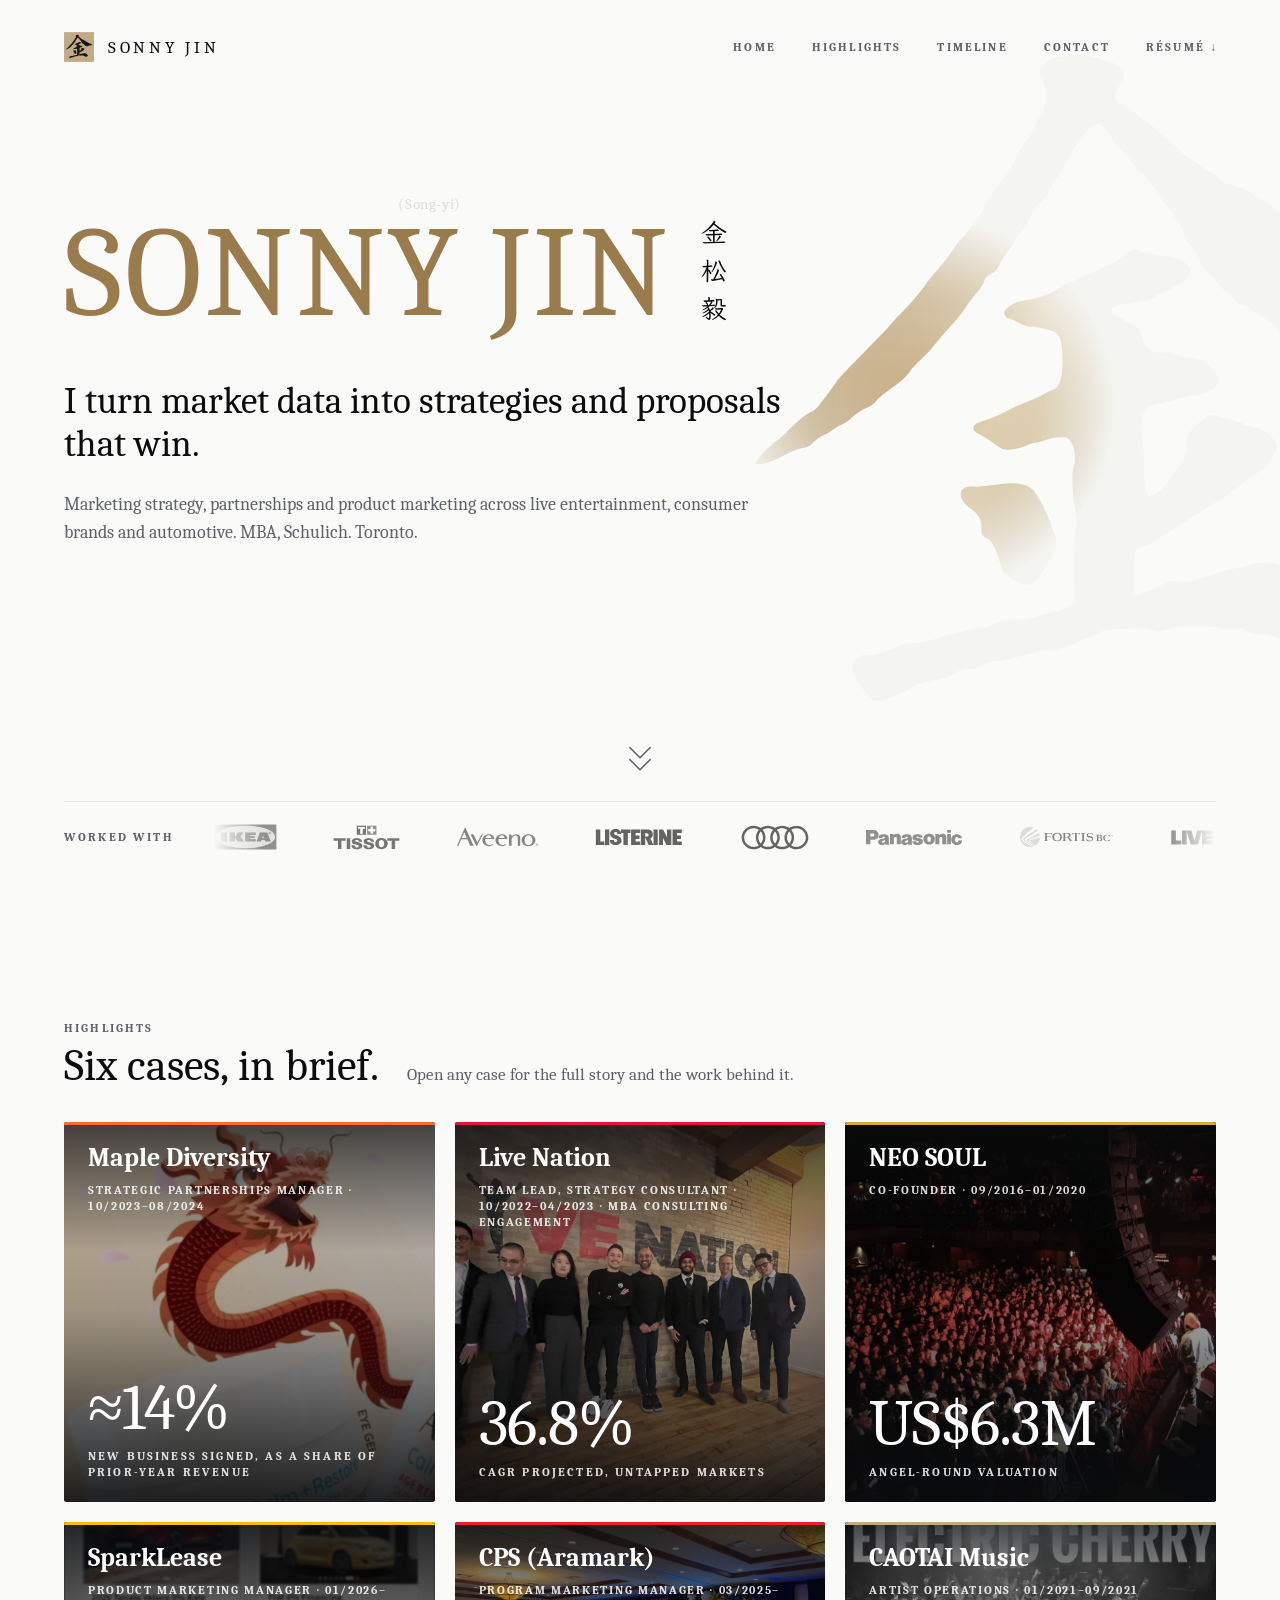
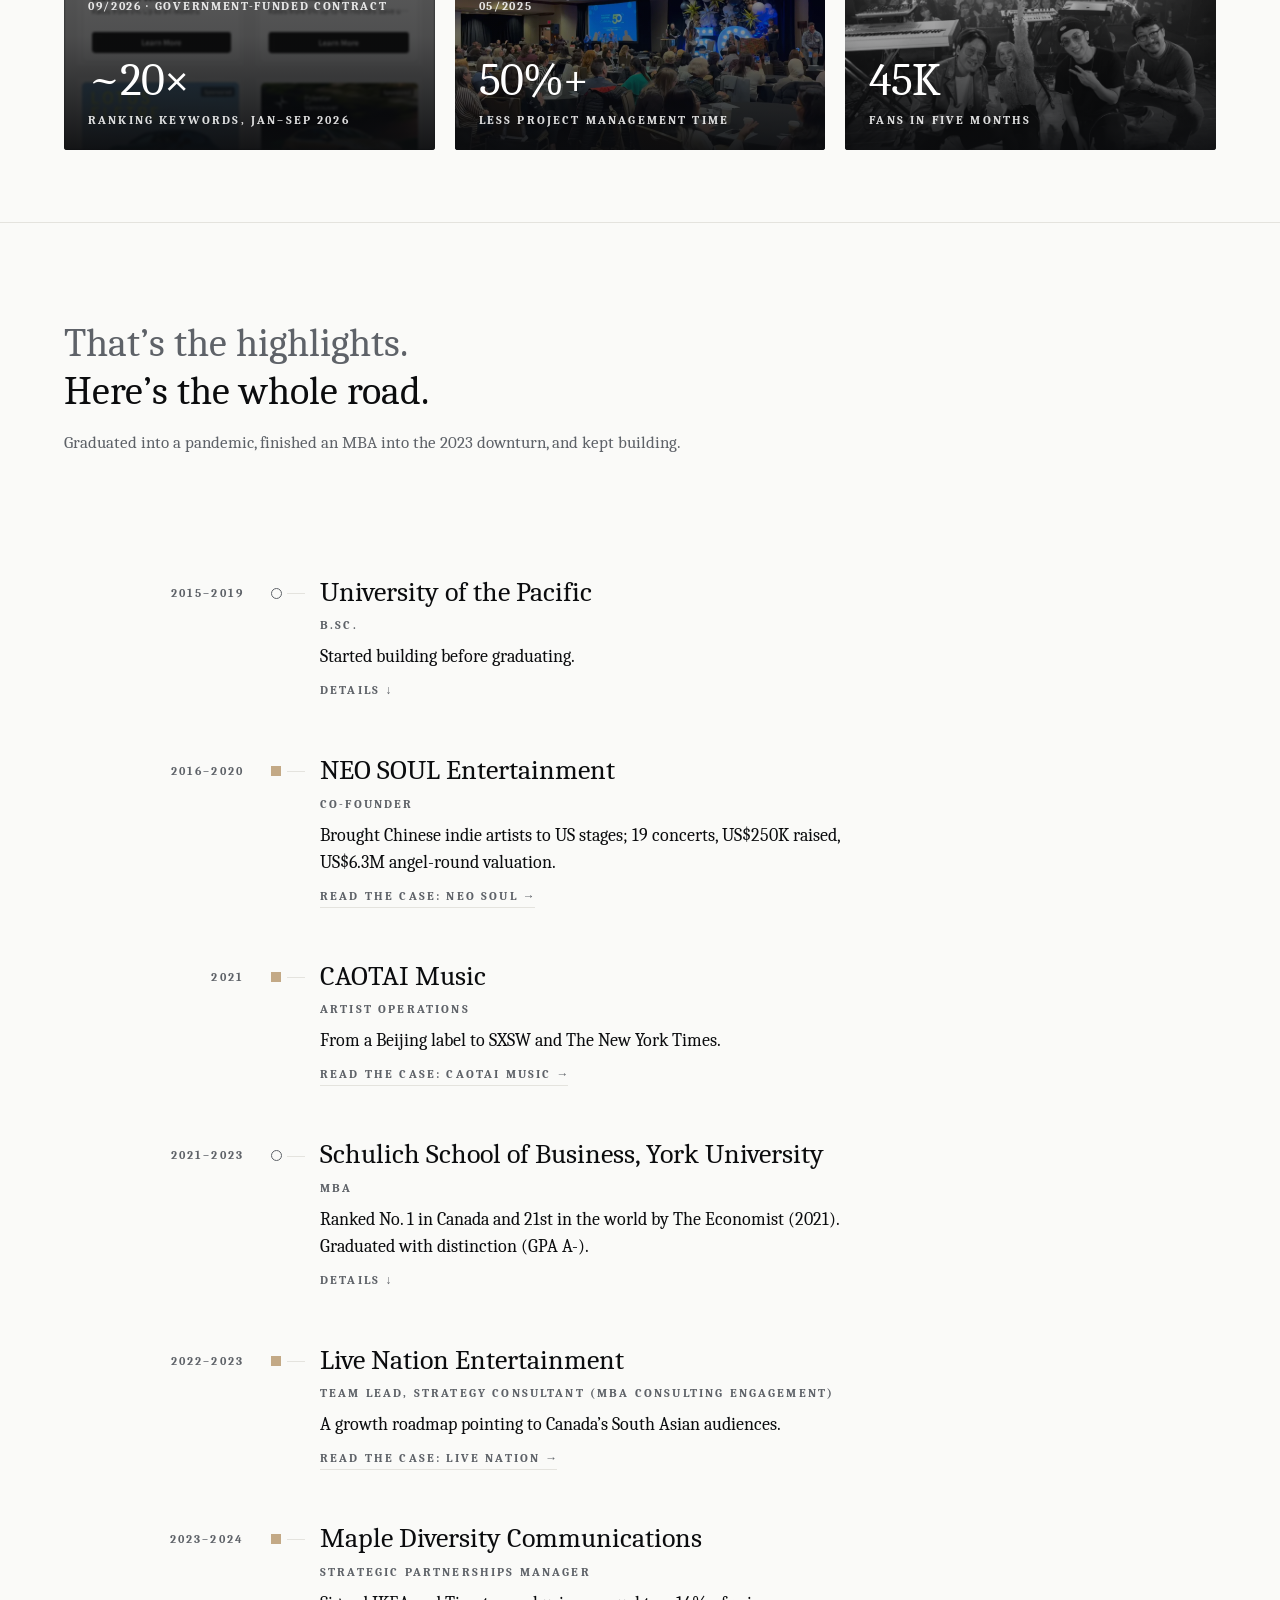
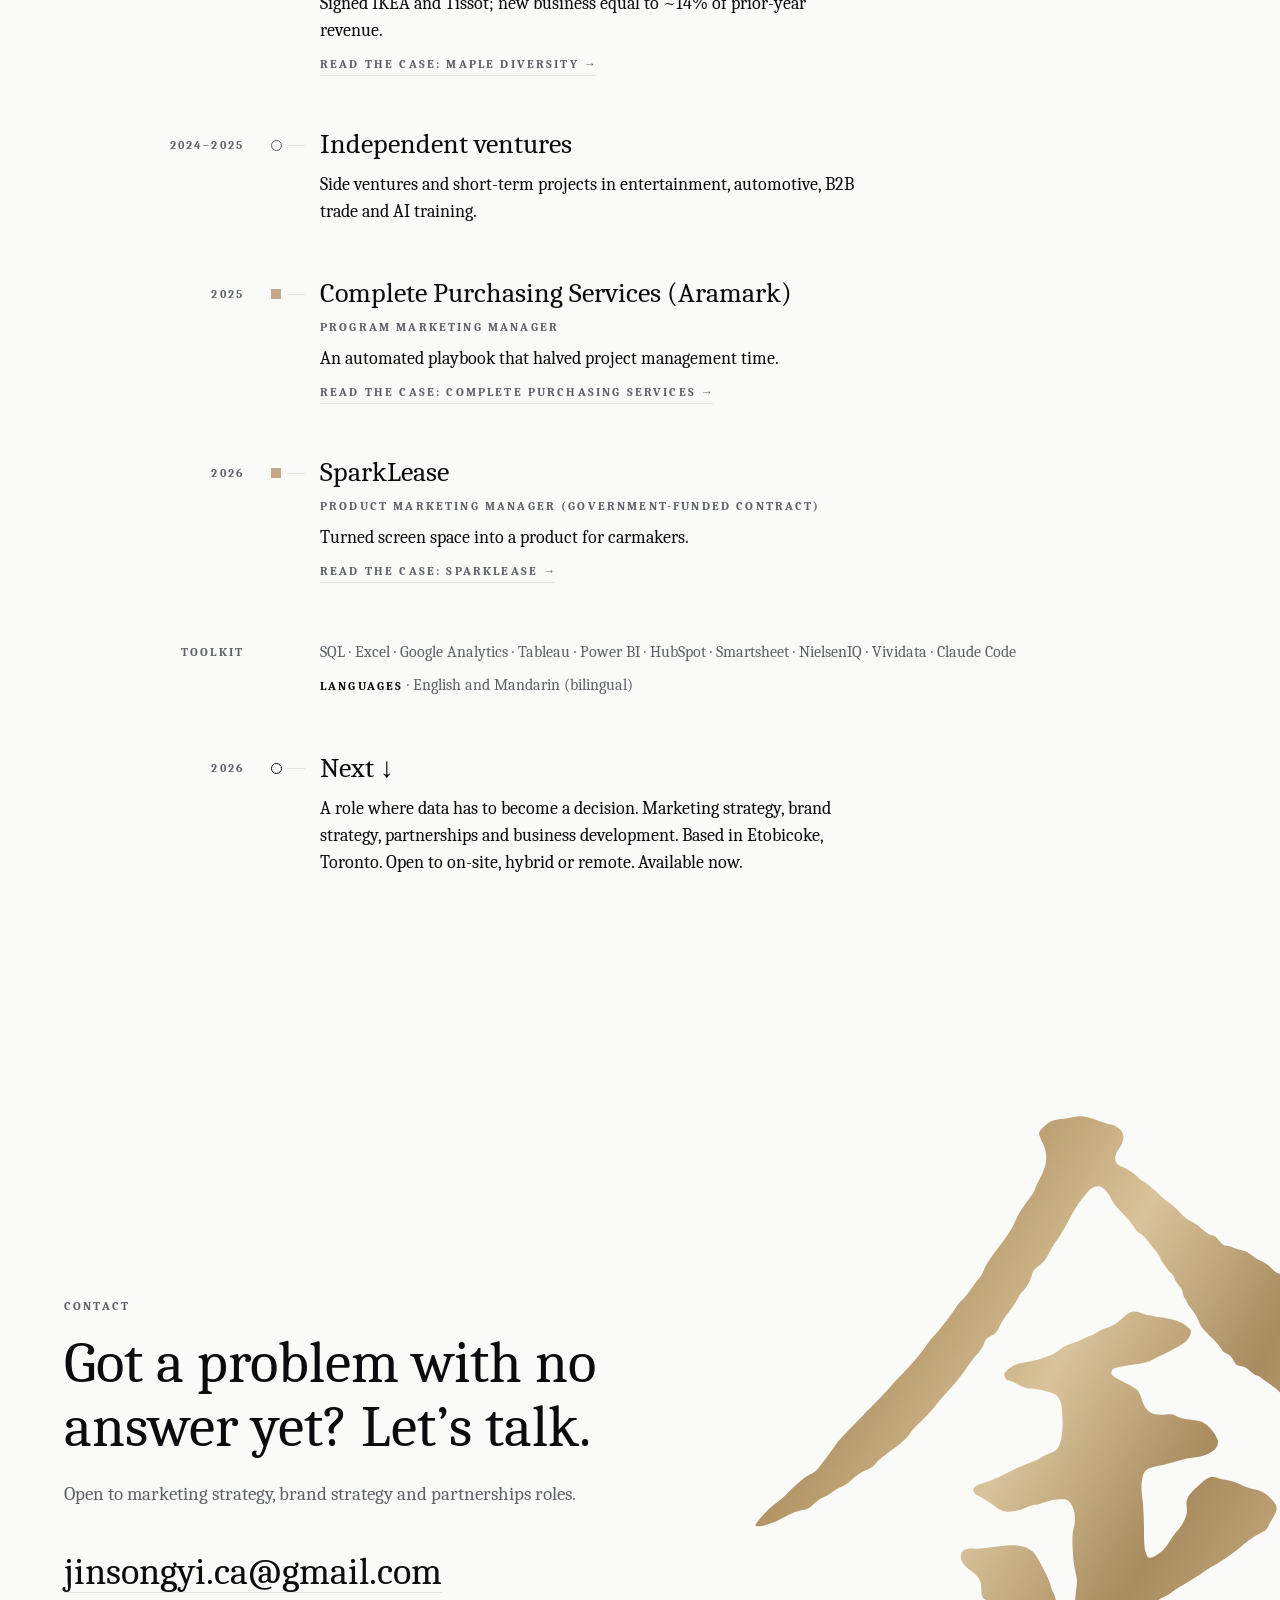
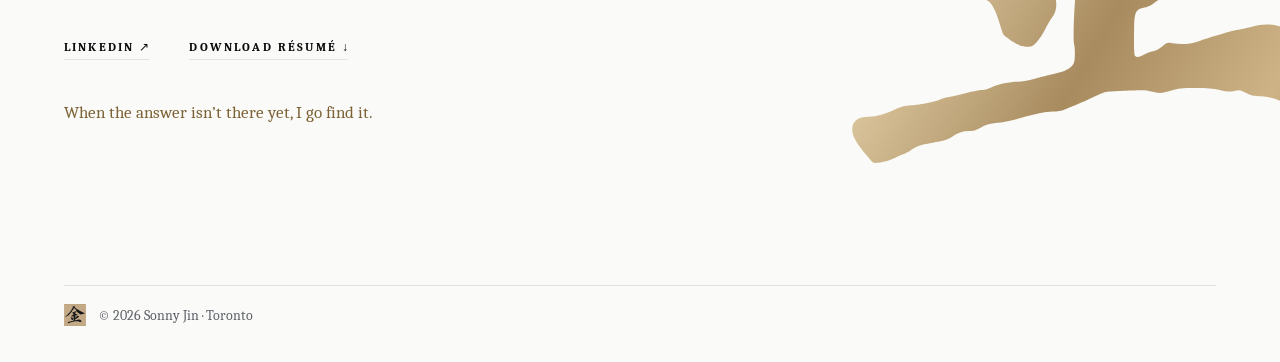
==== index.html @ ff2f0700 "CAOTAI covers: Spotify player under each Electric Cherry cover Co-Authored-By: Claude Opus 5.5 <nore" ====
<!DOCTYPE html>
<html lang="en" class="no-js">
<head>
<meta charset="utf-8">
<meta name="viewport" content="width=device-width,initial-scale=1">
<title>Sonny Jin · Marketing Strategy, Brand &amp; Partnerships</title>
<meta name="description" content="Sonny Jin is a Toronto-based marketing strategist who turns market data into strategies and proposals that win business. MBA, Schulich.">
<meta property="og:type" content="website">
<meta property="og:title" content="Sonny Jin · Marketing Strategy, Brand &amp; Partnerships">
<meta property="og:description" content="Sonny Jin is a Toronto-based marketing strategist who turns market data into strategies and proposals that win business. MBA, Schulich.">
<meta property="og:url" content="https://jinsongyi-ca.github.io/works/">
<meta property="og:image" content="https://jinsongyi-ca.github.io/works/og.png">
<meta property="og:image:width" content="1200">
<meta property="og:image:height" content="630">
<meta name="twitter:card" content="summary_large_image">
<meta name="twitter:title" content="Sonny Jin · Marketing Strategy, Brand &amp; Partnerships">
<meta name="twitter:description" content="Sonny Jin is a Toronto-based marketing strategist who turns market data into strategies and proposals that win business. MBA, Schulich.">
<meta name="twitter:image" content="https://jinsongyi-ca.github.io/works/og.png">
<meta name="theme-color" content="#FAFAF8">
<link rel="canonical" href="https://jinsongyi-ca.github.io/works/">
<link rel="icon" href="favicon.svg" type="image/svg+xml">
<link rel="preload" href="fonts/Caladea-Regular.woff2" as="font" type="font/woff2" crossorigin>
<link rel="preload" href="fonts/Caladea-Bold.woff2" as="font" type="font/woff2" crossorigin>
<script>(function(){var c='js';try{if(!location.hash&&!sessionStorage.getItem('sj-intro')&&!matchMedia('(prefers-reduced-motion: reduce)').matches){c+=' enter';sessionStorage.setItem('sj-intro','1')}}catch(e){}document.documentElement.className=c})()</script>
<link rel="stylesheet" href="css/site.css">
</head>
<body>
<a class="skip caps" href="#main">Skip to content</a>

<header class="bar" id="bar">
  <a class="brand" href="#top" aria-label="Sonny Jin, back to top"><img src="seal.svg" width="30" height="30" alt=""><span>SONNY JIN</span></a>
  <nav class="links caps" aria-label="Main"><a href="#top">Home</a><a href="#highlights">Highlights</a><a href="#timeline">Timeline</a><a href="#contact">Contact</a><a class="res" href="files/sonny-jin-resume.pdf" download="Sonny-Jin-Resume.pdf" data-goatcounter-click="resume-download" data-goatcounter-title="Résumé download (top bar)">Résumé <span class="ar" aria-hidden="true">↓</span></a></nav>
</header>

<main id="main">
  <section class="hero" id="top" aria-label="Introduction">
    <div class="g ghost" aria-hidden="true"></div>
    <div class="g lit" id="lit" aria-hidden="true"></div>
    <svg class="g write" viewBox="0 0 722 629" aria-hidden="true" focusable="false"><defs><linearGradient id="gm" x1="0" y1="0" x2="1" y2=".58"><stop offset="0" stop-color="#8C6F42"/><stop offset=".22" stop-color="#B39566"/><stop offset=".4" stop-color="#D9C39A"/><stop offset=".58" stop-color="#A88B5F"/><stop offset=".76" stop-color="#CDB386"/><stop offset="1" stop-color="#8C6F42"/></linearGradient><mask id="wm" maskUnits="userSpaceOnUse" x="0" y="0" width="722" height="629"><path class="st" style="--d:0.55s;--s:0s" d="M326 8 C306 55 282 103 255 145 C215 200 168 252 124 298 C84 338 42 370 6 394" stroke-width="66" pathLength="1"/><path class="st" style="--d:0.55s;--s:0.44s" d="M330 40 C365 75 396 110 440 155 C480 195 530 225 580 250 C630 272 680 268 716 264" stroke-width="112" pathLength="1"/><path class="st" style="--d:0.4s;--s:0.88s" d="M248 252 C290 245 330 225 370 206 C395 198 415 202 422 210" stroke-width="48" pathLength="1"/><path class="st" style="--d:0.4s;--s:1.2s" d="M218 363 C260 345 300 330 350 315 C400 300 430 305 448 318" stroke-width="52" pathLength="1"/><path class="st" style="--d:0.55s;--s:1.52s" d="M338 236 C338 300 336 380 334 440 C333 480 336 510 338 540" stroke-width="80" pathLength="1"/><path class="st" style="--d:0.25s;--s:1.96s" d="M210 428 C240 432 262 450 272 478 C278 495 272 505 266 512" stroke-width="54" pathLength="1"/><path class="st" style="--d:0.25s;--s:2.16s" d="M452 362 C482 362 500 380 486 400 C462 424 420 452 374 478" stroke-width="70" pathLength="1"/><path class="st" style="--d:0.55s;--s:2.36s" d="M104 606 C170 588 240 575 310 560 C380 548 430 538 480 528 C530 524 570 545 590 572" stroke-width="88" pathLength="1"/></mask></defs><path d="M112.5,626.4C101.5,613.7 96.1,605.9 95.0,600.6C92.8,589.7 98.1,584.0 110.6,584.0C118.2,584.0 126.5,581.6 138.0,576.1C142.8,573.8 145.9,573.0 150.0,573.0C157.9,573.0 175.8,569.5 180.3,567.1C182.5,566.0 186.7,564.8 189.8,564.5C193.0,564.1 198.2,563.0 201.5,562.0C209.2,559.6 217.2,558.0 221.3,558.0C223.1,558.0 227.0,556.8 230.0,555.4C236.9,552.2 247.3,550.0 255.3,550.0C258.9,550.0 265.0,549.0 270.0,547.6C274.7,546.2 282.8,544.2 288.0,543.0C299.5,540.3 304.7,538.1 308.0,534.6C310.1,532.3 310.5,530.7 310.8,524.5C311.0,520.5 310.7,515.6 310.1,513.7C308.8,509.8 310.2,473.4 312.2,459.5C313.2,452.3 313.1,450.5 311.2,442.5C308.5,430.7 307.5,406.6 309.6,400.7C312.6,392.3 310.5,379.7 305.4,374.9C303.2,372.8 301.9,372.5 296.1,372.6C291.7,372.7 286.7,373.7 281.7,375.4C277.6,376.8 273.3,378.0 272.2,378.0C271.1,378.0 266.8,379.3 262.7,381.0C253.7,384.6 245.6,385.7 240.6,384.0C238.6,383.4 234.6,380.9 231.7,378.5C228.8,376.2 223.7,372.9 220.4,371.2C212.8,367.4 211.4,365.7 212.6,362.3C213.4,360.1 215.1,359.2 223.4,356.4C232.3,353.4 241.4,349.3 251.0,344.0C252.9,342.9 259.1,340.2 264.8,338.0C270.4,335.8 276.7,333.0 278.8,331.7C280.8,330.4 284.6,328.6 287.1,327.7C293.8,325.2 295.7,322.6 297.6,313.5C298.8,307.6 299.1,302.2 298.8,293.0C298.3,280.0 297.0,275.1 292.9,271.4C290.5,269.3 274.2,265.1 268.0,265.0C264.8,265.0 261.3,263.9 255.6,261.0C251.3,258.8 247.2,257.0 246.5,257.0C244.5,257.0 241.8,253.3 242.2,250.8C242.4,249.3 244.5,247.2 248.1,244.7C252.9,241.4 255.1,240.6 263.1,239.4C268.3,238.7 274.8,237.2 277.5,236.1C280.2,235.1 284.6,233.5 287.2,232.6C289.7,231.6 293.8,229.2 296.2,227.1C299.2,224.4 302.4,222.8 306.7,221.6C310.1,220.8 315.3,218.7 318.2,217.1C321.1,215.5 324.6,213.9 325.9,213.5C327.3,213.1 330.4,211.5 332.9,209.9C335.5,208.4 338.9,206.8 340.5,206.4C345.7,205.2 351.2,202.0 356.4,197.0C364.8,189.2 368.1,188.4 376.6,192.1C379.3,193.2 386.2,194.7 392.0,195.5C407.0,197.6 414.1,199.8 419.5,204.4C423.5,207.7 424.1,208.6 423.5,210.9C422.0,216.9 418.5,220.4 407.9,226.1C402.2,229.2 395.9,232.3 394.0,233.0C392.1,233.8 388.8,235.4 386.7,236.7C382.9,239.1 378.2,240.3 365.5,242.0C352.4,243.9 348.0,245.0 346.9,247.1C344.9,250.9 346.8,252.9 358.2,258.6C364.3,261.6 370.2,265.1 371.5,266.4C372.7,267.6 374.8,271.9 376.0,275.9C379.8,287.9 385.8,291.6 399.3,290.3C405.0,289.8 406.4,290.0 409.6,291.9C412.2,293.5 416.2,294.5 422.3,295.1C427.2,295.6 433.1,296.8 435.4,297.9C441.3,300.5 450.0,311.8 450.0,317.0C450.0,324.5 440.5,330.7 426.7,332.1C422.2,332.5 415.0,334.1 410.6,335.5C406.3,336.9 398.2,338.9 392.7,340.0C379.4,342.6 377.5,344.4 375.9,355.4C375.3,359.6 375.5,364.9 376.5,372.5C377.3,378.6 378.0,391.4 378.0,401.1C378.0,413.9 378.4,420.0 379.5,423.8C381.6,430.7 383.4,431.1 391.1,426.3C396.2,423.2 398.2,421.1 402.7,414.0C405.7,409.3 409.7,403.9 411.5,402.0C413.3,400.1 416.0,395.7 417.5,392.2C419.7,386.8 420.0,385.0 419.4,380.0C418.5,372.2 420.9,368.1 431.9,358.4C441.1,350.3 442.3,349.9 451.3,352.4C454.2,353.2 458.7,354.1 461.3,354.5C463.9,354.8 468.9,356.6 472.3,358.4C475.7,360.2 481.4,362.2 484.9,362.8C492.2,364.1 497.2,367.1 503.1,373.8C507.9,379.3 508.1,382.8 504.2,389.1C502.7,391.5 500.4,395.6 499.1,398.2C497.1,402.4 496.0,403.3 489.7,406.3C485.6,408.3 479.7,412.2 476.0,415.6C468.7,422.3 453.0,433.4 445.5,437.3C442.8,438.8 438.7,441.3 436.5,442.9C430.1,447.5 418.9,454.6 414.3,456.9C412.0,458.1 408.6,460.3 406.7,461.9C404.9,463.5 400.8,466.0 397.7,467.4C394.5,468.8 390.0,471.5 387.8,473.5C385.5,475.4 382.1,477.2 380.1,477.5C369.2,479.3 368.6,480.8 368.3,504.4C368.2,516.7 368.5,523.9 369.2,524.7C370.8,526.6 373.7,526.3 378.3,523.6C380.6,522.2 384.4,520.8 386.7,520.4C389.4,520.0 392.5,518.4 395.6,515.8C400.3,511.9 400.6,511.8 405.5,512.6C415.0,514.1 422.1,513.5 432.0,510.3C453.1,503.5 461.9,500.9 469.5,499.5C473.9,498.7 480.0,497.3 483.0,496.5C492.9,493.7 499.7,493.5 509.4,496.0C514.3,497.2 519.9,498.0 521.9,497.7C526.1,497.2 537.2,500.1 544.6,503.6C547.4,504.9 550.5,506.0 551.4,506.0C554.5,506.0 558.5,508.8 560.3,512.3C562.1,515.6 565.5,518.0 568.6,518.0C569.4,518.0 572.9,520.6 576.4,523.8C579.9,526.9 584.2,530.9 586.1,532.5C590.4,536.4 597.3,545.4 598.2,548.3C598.5,549.5 598.8,554.1 598.9,558.6C599.0,568.1 597.9,569.8 589.1,573.7C586.0,575.1 581.4,578.1 578.9,580.5C575.7,583.5 573.0,585.1 570.4,585.5C568.2,585.9 564.0,586.8 560.9,587.6C557.8,588.4 553.8,589.0 552.2,589.0C547.6,589.0 536.7,584.7 531.8,581.1C516.6,569.7 502.6,564.0 490.0,564.0C484.1,564.0 482.1,563.5 477.0,560.8C471.2,557.8 470.8,557.7 465.7,558.9C461.1,559.9 459.2,559.8 451.6,558.0C444.9,556.5 439.5,556.0 427.7,556.0C414.3,556.0 411.6,556.3 404.7,558.5C395.7,561.4 392.6,561.5 385.0,559.5C380.7,558.3 376.6,558.1 366.5,558.6C359.4,558.9 350.4,559.3 346.5,559.4C340.4,559.6 338.3,560.2 330.0,564.4C321.3,568.7 315.8,571.1 301.1,576.9C297.6,578.2 293.5,579.0 289.5,579.0C282.9,579.0 267.1,582.3 253.8,586.5C249.5,587.9 241.6,589.4 236.3,589.9C228.1,590.7 225.4,591.4 219.7,594.4C214.6,597.1 211.6,598.0 208.1,598.0C202.1,598.0 196.5,599.9 191.2,603.8C188.2,605.9 184.7,607.1 177.8,608.4C172.7,609.3 166.3,610.6 163.5,611.1C160.8,611.6 155.8,613.8 152.5,615.9C149.2,618.1 145.4,620.1 144.0,620.5C142.6,620.9 138.6,622.7 135.0,624.5C130.6,626.7 126.2,628.0 121.7,628.5C115.2,629.2 114.9,629.2 112.5,626.4ZM257.4,514.7C252.4,512.8 242.3,505.9 241.1,503.6C240.5,502.4 238.9,497.5 237.4,492.5C234.0,480.6 229.7,472.5 225.8,470.9C220.9,468.9 220.0,467.4 220.0,461.0C220.0,451.4 218.1,448.2 208.3,440.9C200.9,435.3 198.2,429.2 201.0,424.0C202.4,421.5 207.9,419.8 212.6,420.6C214.8,420.9 223.2,420.2 232.0,419.0C253.4,415.9 262.7,417.1 269.9,423.5C273.9,427.1 286.2,450.6 287.5,457.0C287.9,458.9 289.1,462.2 290.2,464.3C294.2,472.3 293.5,481.8 288.5,487.8C287.3,489.3 284.4,494.2 282.1,498.7C279.9,503.3 276.0,509.0 273.7,511.5C269.8,515.5 268.9,516.0 264.9,515.9C262.5,515.9 259.1,515.3 257.4,514.7ZM0.5,398.0C-0.4,396.5 14.2,380.6 19.9,376.8C22.4,375.1 27.0,371.2 30.1,368.1C40.2,357.9 49.7,350.0 54.3,348.1C56.8,347.0 59.9,344.7 61.3,342.8C67.0,335.5 76.7,322.3 79.3,318.4C80.8,316.2 92.4,303.8 105.1,291.0C117.8,278.1 129.8,265.5 131.8,263.0C133.7,260.5 138.7,255.1 142.9,251.0C151.4,242.6 160.8,231.5 167.0,222.5C169.3,219.2 173.1,214.5 175.5,212.0C179.8,207.4 188.4,196.2 195.5,185.9C197.7,182.6 200.5,179.3 201.7,178.5C202.9,177.7 206.8,172.7 210.4,167.5C214.1,162.3 217.5,157.8 218.1,157.4C218.7,157.1 220.6,153.5 222.4,149.6C224.2,145.6 227.7,139.7 230.2,136.4C245.6,116.2 249.4,110.4 252.4,103.3C255.5,95.8 259.5,89.5 267.5,79.0C269.4,76.5 271.5,72.9 272.1,71.0C272.7,69.1 274.6,65.0 276.2,62.0C284.1,47.8 285.0,37.7 279.5,26.1C277.6,22.1 276.0,18.0 276.0,16.9C276.0,14.7 283.0,7.6 287.2,5.4C288.7,4.6 293.3,3.5 297.2,3.0C301.2,2.5 306.9,1.6 309.8,0.9C316.5,-0.5 321.5,0.2 333.8,4.5C339.1,6.4 344.1,8.0 344.9,8.0C348.0,8.0 355.1,12.3 356.5,15.1C359.1,20.1 358.4,24.9 354.0,31.4C349.2,38.4 348.7,43.4 352.3,46.8C353.6,48.0 355.0,49.0 355.4,49.0C357.8,49.0 368.5,55.5 371.2,58.6C372.9,60.5 376.0,63.0 378.0,64.0C380.1,65.0 385.2,69.2 389.4,73.2C393.6,77.2 399.7,82.5 403.0,84.9C406.4,87.3 411.1,91.6 413.6,94.5C416.4,97.7 420.4,100.9 423.8,102.6C427.0,104.2 430.7,106.6 432.2,108.0C437.8,113.3 441.9,116.0 444.2,116.0C445.9,116.0 448.0,117.5 450.9,121.0C454.0,124.7 455.8,126.0 457.8,126.0C459.3,126.0 462.5,127.0 465.0,128.1C467.4,129.2 471.1,130.2 473.2,130.4C475.8,130.6 478.4,132.0 482.0,135.0C484.7,137.3 489.3,140.1 492.2,141.2C495.5,142.4 499.0,144.8 501.9,148.0C505.6,151.8 507.4,152.9 511.0,153.5C513.4,153.9 516.9,155.3 518.6,156.6C520.3,157.9 523.2,159.5 525.1,160.1C527.0,160.8 531.6,164.3 535.5,168.0C542.3,174.5 545.8,176.3 555.2,178.4C556.6,178.7 560.2,181.0 563.1,183.5C566.0,186.0 568.9,188.0 569.5,188.0C570.1,188.0 572.1,189.6 574.0,191.5C575.8,193.4 578.7,195.2 580.4,195.6C582.1,195.9 584.6,197.0 586.0,198.0C587.4,199.0 590.3,200.3 592.4,200.9C594.6,201.4 597.8,203.3 599.5,205.0C601.7,207.1 604.1,208.3 606.9,208.7C610.1,209.1 611.7,210.1 613.6,212.6C616.3,216.1 621.9,218.5 630.2,219.6C633.6,220.1 635.4,220.9 636.5,222.6C637.5,224.2 639.0,225.0 640.9,225.0C643.0,225.0 645.3,226.5 649.9,231.0L656.1,237.1L661.8,236.5C667.1,235.9 667.8,236.1 673.0,239.4C676.0,241.4 679.4,243.0 680.6,243.0C681.8,243.0 683.8,243.8 685.1,244.8C689.7,248.1 714.4,259.0 717.5,259.0C719.6,259.0 722.4,265.7 721.3,268.1C720.9,269.0 718.5,271.4 716.2,273.4C712.0,276.8 711.5,277.0 704.2,277.0C696.8,277.0 688.1,278.2 681.0,280.2C678.7,280.8 676.0,280.8 673.2,280.2C669.5,279.3 668.3,279.5 664.7,281.4C662.4,282.7 656.4,284.5 651.5,285.4C646.5,286.4 640.8,287.5 638.7,288.0C636.7,288.4 632.4,290.5 629.2,292.6C626.1,294.8 622.1,296.6 620.5,296.7C610.9,297.3 604.6,299.1 599.0,303.1C597.1,304.4 593.0,305.1 583.0,305.8C570.0,306.8 569.4,306.7 566.5,304.6C564.2,303.0 561.7,302.4 555.3,302.2C547.6,301.8 547.0,301.6 544.2,298.7C542.7,296.9 538.0,293.2 534.0,290.5C526.8,285.7 518.3,277.9 510.9,269.5C509.0,267.3 504.7,263.7 501.5,261.5C498.2,259.3 494.0,256.3 492.2,254.8C490.4,253.2 488.1,252.0 487.1,252.0C486.1,252.0 484.5,251.1 483.4,249.9C479.9,246.1 475.7,243.6 471.6,243.0C467.9,242.6 467.2,242.0 465.0,237.7C463.1,234.1 461.5,232.4 458.4,231.1C455.7,229.9 453.9,228.2 453.1,226.3C452.4,224.6 447.7,219.2 442.6,214.3C434.7,206.7 433.1,204.5 431.0,199.0C429.6,195.4 426.8,190.6 424.4,187.9C422.1,185.3 419.9,182.1 419.5,180.8C419.1,179.5 418.2,177.8 417.5,177.0C416.8,176.2 415.9,173.8 415.6,171.6C415.2,169.5 413.8,166.8 412.5,165.6C411.2,164.3 409.1,161.1 408.0,158.4C406.8,155.7 405.2,153.1 404.4,152.7C402.4,151.6 394.0,139.9 394.0,138.3C394.0,137.5 391.9,134.3 389.3,131.0C386.6,127.8 382.9,123.0 381.0,120.5C379.1,117.9 376.0,115.1 374.1,114.2C371.9,113.1 369.8,110.9 368.3,108.0C367.0,105.6 362.0,99.5 357.1,94.5C351.8,89.1 347.5,83.7 346.3,80.9C343.7,75.1 338.7,69.4 335.4,68.6C330.9,67.4 326.2,69.8 322.0,75.3C319.8,78.2 316.7,82.1 315.1,84.0C313.5,85.9 308.7,94.0 304.5,102.0C300.2,110.0 295.3,118.3 293.5,120.6C291.6,122.8 288.3,128.4 285.9,132.9C282.6,139.5 280.6,141.9 276.0,145.5C271.1,149.3 270.1,150.6 269.1,154.7C267.8,159.8 263.4,167.5 259.9,170.6C258.7,171.6 256.5,175.1 254.9,178.3C253.2,181.5 249.5,187.1 246.5,190.8C243.5,194.5 239.5,200.7 237.6,204.6C234.8,210.3 233.5,211.9 230.8,213.0C226.0,214.9 223.1,217.9 222.4,221.6C222.0,223.6 219.5,227.5 215.8,231.7C212.5,235.4 207.4,242.2 204.5,246.6C201.6,251.1 195.1,259.2 190.0,264.6C185.0,270.1 178.2,278.0 174.9,282.2C171.7,286.4 165.4,293.1 161.0,297.2C156.5,301.2 151.6,306.6 150.1,309.1C147.2,313.7 142.1,318.2 128.0,328.3C123.8,331.3 119.1,335.4 117.6,337.5C115.6,340.1 112.5,342.3 107.5,344.5C103.1,346.5 98.0,350.0 94.2,353.4C90.7,356.8 86.3,359.7 83.7,360.6C81.2,361.4 77.4,363.7 75.2,365.6C72.9,367.5 69.1,369.8 66.6,370.6C63.9,371.5 60.3,374.0 57.3,377.0C53.0,381.4 51.8,382.1 45.1,383.4C40.2,384.4 34.4,386.8 27.4,390.5C15.0,397.1 2.2,400.7 0.5,398.0Z" fill="url(#gm)" mask="url(#wm)"/></svg>
    <div class="intro">
      <div class="namerow">
        <h1 id="name"><span class="w1">SONNY<sup>(Song-yi)</sup></span> JIN</h1>
        <div class="inscr" lang="zh-Hans" role="img" aria-label="金松毅"><span aria-hidden="true">金</span><span aria-hidden="true">松</span><span aria-hidden="true">毅</span></div>
      </div>
      <p class="pos">I turn market data into strategies and proposals that win.</p>
      <p class="who">Marketing strategy, partnerships and product marketing across live entertainment, consumer brands and automotive. MBA, Schulich. Toronto.</p>
    </div>
    <p class="cue" aria-hidden="true"><svg class="chev" viewBox="0 0 14 17" aria-hidden="true"><path d="M1 1.5l6 6 6-6"/><path d="M1 8.5l6 6 6-6"/></svg></p>
    <div class="proof"><span class="caps plabel">Worked with</span><div class="mq"><div class="mqt"><div class="mqs"><img class="lg" src="img/logos/ikea.svg" width="63" height="26" style="--h:26px" alt="IKEA" decoding="async"><img class="lg" src="img/logos/tissot.svg" width="67" height="25" style="--h:25px" alt="Tissot" decoding="async"><img class="lg" src="img/logos/aveeno.svg" width="83" height="20" style="--h:20px" alt="Aveeno" decoding="async"><img class="lg" src="img/logos/listerine.svg" width="90" height="18" style="--h:18px" alt="Listerine" decoding="async"><img class="lg" src="img/logos/audi.svg" width="68" height="25" style="--h:25px" alt="Audi" decoding="async"><img class="lg" src="img/logos/panasonic.svg" width="97" height="17" style="--h:17px" alt="Panasonic" decoding="async"><img class="lg" src="img/logos/fortisbc.svg" width="95" height="22" style="--h:22px" alt="FortisBC" decoding="async"><img class="lg" src="img/logos/live-nation.svg" width="134" height="17" style="--h:17px" alt="Live Nation" decoding="async"><img class="lg" src="img/logos/sxsw.svg" width="82" height="20" style="--h:20px" alt="SXSW" decoding="async"></div><div class="mqs" aria-hidden="true"><img class="lg" src="img/logos/ikea.svg" width="63" height="26" style="--h:26px" alt="" decoding="async"><img class="lg" src="img/logos/tissot.svg" width="67" height="25" style="--h:25px" alt="" decoding="async"><img class="lg" src="img/logos/aveeno.svg" width="83" height="20" style="--h:20px" alt="" decoding="async"><img class="lg" src="img/logos/listerine.svg" width="90" height="18" style="--h:18px" alt="" decoding="async"><img class="lg" src="img/logos/audi.svg" width="68" height="25" style="--h:25px" alt="" decoding="async"><img class="lg" src="img/logos/panasonic.svg" width="97" height="17" style="--h:17px" alt="" decoding="async"><img class="lg" src="img/logos/fortisbc.svg" width="95" height="22" style="--h:22px" alt="" decoding="async"><img class="lg" src="img/logos/live-nation.svg" width="134" height="17" style="--h:17px" alt="" decoding="async"><img class="lg" src="img/logos/sxsw.svg" width="82" height="20" style="--h:20px" alt="" decoding="async"></div></div></div></div>
  </section>

  <section class="hl" id="highlights" aria-labelledby="hl-h">
    <div class="hlh"><p class="caps kicker">Highlights</p><h2 id="hl-h">Six cases, in brief.</h2><p class="hlsub">Open any case for the full story and the work behind it.</p></div>
    <ul class="cards" role="list">
      <li class="card big" style="--acc:#FF6B2C">
        <a class="cd" href="#case-maple" data-i="0" aria-haspopup="dialog">
          <img class="cimg" src="img/hero/maple.webp" width="795" height="1420" style="object-position:50% 22%" loading="lazy" decoding="async" alt="">
          <span class="ctop"><span class="cco">Maple Diversity</span><span class="crl caps">Strategic Partnerships Manager · 10/2023–08/2024</span></span>
          <span class="cbot"><span class="cnum">≈14%</span><span class="clab caps">New business signed, as a share of prior-year revenue</span><span class="chook">Nearly one in four Canadians was born abroad. Most brands still spoke to one Canada.</span><span class="copen caps">Open case <span class="ar" aria-hidden="true">→</span></span></span>
        </a>
      </li>
      <li class="card big" style="--acc:#E21836">
        <a class="cd" href="#case-live-nation" data-i="1" aria-haspopup="dialog">
          <img class="cimg" src="img/livenation/team-1.webp" width="1600" height="1200" style="object-position:50% 40%" loading="lazy" decoding="async" alt="">
          <span class="ctop"><span class="cco">Live Nation</span><span class="crl caps">Team Lead, Strategy Consultant · 10/2022–04/2023 · MBA consulting engagement</span></span>
          <span class="cbot"><span class="cnum">36.8%</span><span class="clab caps">CAGR projected, untapped markets</span><span class="chook">Live Nation’s next growth market was already living in Canada.</span><span class="copen caps">Open case <span class="ar" aria-hidden="true">→</span></span></span>
        </a>
      </li>
      <li class="card big" style="--acc:#D4AF37">
        <a class="cd" href="#case-neo-soul" data-i="2" aria-haspopup="dialog">
          <img class="cimg" src="img/neosoul/royale.webp" width="1512" height="1116" style="object-position:50% 50%" loading="lazy" decoding="async" alt="">
          <span class="ctop"><span class="cco">NEO SOUL</span><span class="crl caps">Co-founder · 09/2016–01/2020</span></span>
          <span class="cbot"><span class="cnum">US$6.3M</span><span class="clab caps">Angel-round valuation</span><span class="chook">The most volatile industry. The fiercest competition. I started a company there anyway.</span><span class="copen caps">Open case <span class="ar" aria-hidden="true">→</span></span></span>
        </a>
      </li>
      <li class="card small" style="--acc:#FABB00">
        <a class="cd" href="#case-sparklease" data-i="3" aria-haspopup="dialog">
          <img class="cimg dim" src="img/hero/sparklease.webp" width="704" height="1595" style="object-position:50% 12%" loading="lazy" decoding="async" alt="">
          <span class="ctop"><span class="cco">SparkLease</span><span class="crl caps">Product Marketing Manager · 01/2026–09/2026 · Government-funded contract</span></span>
          <span class="cbot"><span class="cnum">~20×</span><span class="clab caps">Ranking keywords, Jan–Sep 2026</span><span class="chook">Carmakers didn’t need another website. They needed shelf space.</span><span class="copen caps">Open case <span class="ar" aria-hidden="true">→</span></span></span>
        </a>
      </li>
      <li class="card small" style="--acc:#E7212E">
        <a class="cd" href="#case-cps" data-i="4" aria-haspopup="dialog">
          <img class="cimg" src="img/aramark/anniversary-50.webp" width="1600" height="912" style="object-position:50% 45%" loading="lazy" decoding="async" alt="">
          <span class="ctop"><span class="cco">CPS (Aramark)</span><span class="crl caps">Program Marketing Manager · 03/2025–05/2025</span></span>
          <span class="cbot"><span class="cnum">50%+</span><span class="clab caps">Less project management time</span><span class="chook">Same events, every month. Planned from memory, every time.</span><span class="copen caps">Open case <span class="ar" aria-hidden="true">→</span></span></span>
        </a>
      </li>
      <li class="card small" style="--acc:#C3A986">
        <a class="cd" href="#case-caotai" data-i="5" aria-haspopup="dialog">
          <img class="cimg" src="img/caotai/tour.webp" width="1600" height="1066" style="object-position:50% 55%" loading="lazy" decoding="async" alt="">
          <span class="ctop"><span class="cco">CAOTAI Music</span><span class="crl caps">Artist Operations · 01/2021–09/2021</span></span>
          <span class="cbot"><span class="cnum">45K</span><span class="clab caps">Fans in five months</span><span class="chook">From a Beijing label to SXSW and The New York Times.</span><span class="copen caps">Open case <span class="ar" aria-hidden="true">→</span></span></span>
        </a>
      </li>
    </ul>
    <div class="cs" id="cs" role="dialog" aria-modal="true" aria-label="Case">
      <div class="csbg" id="csbg" aria-hidden="true"></div>
      <div class="csp" id="csp" tabindex="-1">
        <button class="csx" id="csx" type="button" aria-label="Close case">×</button>
        <div class="csc" id="csc">
      <article class="case" id="case-maple" data-i="0" style="--acc:#FF6B2C" aria-labelledby="case-maple-h">
        <header class="chd">
          <p class="cname">Maple Diversity</p>
          <p class="crole caps">Strategic Partnerships Manager · 10/2023–08/2024</p>
          <p class="cdesc">Maple Diversity Communications · Canada’s leading multicultural marketing agency.</p>
          <h3 class="ckh" id="case-maple-h">Nearly one in four Canadians was born abroad. Most brands still spoke to one Canada.</h3>
        </header>
        <div class="beats"><div class="beat"><p class="bl caps">The gap</p><p>Brands knew multicultural Canada mattered, but few had the data or cultural know-how to reach it. Maple had to prove the case.</p></div><div class="beat"><p class="bl caps">The move</p><p>I turned NielsenIQ, Vividata and Statistics Canada data into a business case for each brand. I pitched 11 brands, including Manulife, BMO, OLG, Reckitt and P&amp;G, and automated prospecting so my time went into proposals.</p></div><div class="beat"><p class="bl caps">The result</p><p><b>Signed IKEA and Swatch Group (Tissot) myself: new business equal to about 14% of the agency’s prior-year revenue.</b> Won new projects from Aveeno, Listerine, Audi and Panasonic, and cut localization costs by 25%.</p></div></div>
        <div class="cfoot">
          <div class="cfig"><p class="fnum">≈14%</p><p class="flab caps">New business signed, as a share of prior-year revenue</p><p class="fnote">Value of the IKEA and Swatch Group (Tissot) business I signed, against the agency’s total revenue in the year before. 2023–2024.</p></div>
          <div class="cact"><p class="ctags caps"><span>Analysis</span><span>Strategy</span><span>Execution</span></p><button class="see caps" type="button" data-i="0">See the work <span class="ar" aria-hidden="true">→</span> <span class="seen">10 pieces</span></button></div>
        </div>
      </article>
      <article class="case" id="case-live-nation" data-i="1" style="--acc:#E21836" aria-labelledby="case-live-nation-h">
        <header class="chd">
          <p class="cname">Live Nation</p>
          <p class="crole caps">Team Lead, Strategy Consultant · 10/2022–04/2023 · MBA consulting engagement</p>
          <p class="cdesc">Live Nation Entertainment · The world’s largest live entertainment company.</p>
          <h3 class="ckh" id="case-live-nation-h">Live Nation’s next growth market was already living in Canada.</h3>
        </header>
        <div class="beats"><div class="beat"><p class="bl caps">The gap</p><p>Live Nation wanted growth in markets it hadn’t entered. Nobody had mapped what stood in the way.</p></div><div class="beat"><p class="bl caps">The move</p><p>I brought Live Nation on as a client and led seven MBA consultants through the diagnosis: industry, business model, organization, execution. The data kept pointing to one shift: Canada’s fast-growing South Asian audiences.</p></div><div class="beat"><p class="bl caps">The result</p><p>A seven-year, multi-scenario roadmap projecting 36.8% CAGR in untapped markets. Since then, Live Nation Canada has staged Diljit Dosanjh at BC Place, the largest Punjabi-language concert ever held outside India.</p></div></div>
        <div class="cfoot">
          <div class="cfig"><p class="fnum">36.8%</p><p class="flab caps">CAGR projected, untapped markets</p><p class="fnote">Projected compound annual growth in untapped markets, from the seven-year roadmap delivered in 2023. BC Place: Pollstar, “BC Place Makes History With Punjabi Sellout,” May 23, 2024; Venues Now on the April 27, 2024 show (48,000 attendance).</p></div>
          <div class="cact"><p class="ctags caps"><span>Problem solving</span><span>Analysis</span><span>Strategy</span></p><button class="see caps" type="button" data-i="1">See the work <span class="ar" aria-hidden="true">→</span> <span class="seen">3 pieces</span></button></div>
        </div>
      </article>
      <article class="case" id="case-neo-soul" data-i="2" style="--acc:#D4AF37" aria-labelledby="case-neo-soul-h">
        <header class="chd">
          <p class="cname">NEO SOUL</p>
          <p class="crole caps">Co-founder · 09/2016–01/2020</p>
          <p class="cdesc">NEO SOUL Entertainment · A pioneer in bringing East Asian live music to North America. Los Angeles.</p>
          <h3 class="ckh" id="case-neo-soul-h">The most volatile industry. The fiercest competition. I started a company there anyway.</h3>
        </header>
        <div class="beats"><div class="beat"><p class="bl caps">The gap</p><p>Chinese students in the US had little to go out for. Chinese indie music was booming back home. Nobody connected the two.</p></div><div class="beat"><p class="bl caps">The move</p><p>We brought the artists to US stages. With no market data, I built the forecasting and pricing models to pick venues, size cities and price tickets, and led an 11-person team from planning to show day.</p></div><div class="beat"><p class="bl caps">The result</p><p>19 concerts, forecasts within 5%. US$600K in revenue and US$250K raised across two rounds, at a US$6.3M angel-round valuation. <b>We paused in early 2020, when our artists could no longer travel out of China.</b></p></div></div>
        <div class="cfoot">
          <div class="cfig"><p class="fnum">US$6.3M</p><p class="flab caps">Angel-round valuation</p><p class="fnote">Valuation set at the first angel round. Both rounds, US$250K in total, came from the same angel investor.</p></div>
          <div class="cact"><p class="ctags caps"><span>Problem solving</span><span>Analysis</span><span>Execution</span></p><button class="see caps" type="button" data-i="2">See the work <span class="ar" aria-hidden="true">→</span> <span class="seen">19 pieces</span></button></div>
        </div>
      </article>
      <article class="case" id="case-sparklease" data-i="3" style="--acc:#FABB00" aria-labelledby="case-sparklease-h">
        <header class="chd">
          <p class="cname">SparkLease</p>
          <p class="crole caps">Product Marketing Manager · 01/2026–09/2026 · Government-funded contract</p>
          <p class="cdesc">SparkLease · Car leasing and deals marketplace with 100,000+ annual active users.</p>
          <h3 class="ckh" id="case-sparklease-h">Carmakers didn’t need another website. They needed shelf space.</h3>
        </header>
        <div class="beats"><div class="beat"><p class="bl caps">The gap</p><p>100,000+ active users a year, and nothing packaged for the carmakers who wanted to reach them.</p></div><div class="beat"><p class="bl caps">The move</p><p>I grew organic leads with SEO and AI search, then turned the site’s screen space into a tiered product for OEMs and dealers.</p></div><div class="beat"><p class="bl caps">The result</p><p>Ranking keywords grew about 20-fold during my term, with top-five Google rankings across five target keyword groups and more organic leads from the same traffic. Seven cold pitches to BMW’s agency of record, Mercedes-Benz and GM brands; three shortlisted.</p></div></div>
        <div class="cfoot">
          <div class="cfig"><p class="fnum">~20×</p><p class="flab caps">Ranking keywords, Jan–Sep 2026</p><p class="fnote">Source: SEMrush estimate, Canada. About 500 ranking keywords in January 2026, about 10,000 in September 2026.</p></div>
          <div class="cact"><p class="ctags caps"><span>Problem solving</span><span>Strategy</span><span>Execution</span></p><button class="see caps" type="button" data-i="3">See the work <span class="ar" aria-hidden="true">→</span> <span class="seen">9 pieces</span></button></div>
        </div>
      </article>
      <article class="case" id="case-cps" data-i="4" style="--acc:#E7212E" aria-labelledby="case-cps-h">
        <header class="chd">
          <p class="cname">Complete Purchasing Services</p>
          <p class="crole caps">Program Marketing Manager · 03/2025–05/2025</p>
          <p class="cdesc">Complete Purchasing Services, an Aramark company · Group purchasing for senior living, healthcare and education across Canada, for 50 years.</p>
          <h3 class="ckh" id="case-cps-h">Same events, every month. Planned from memory, every time.</h3>
        </header>
        <div class="beats"><div class="beat"><p class="bl caps">The gap</p><p>Events repeated every month for 500+ client accounts, but there was no SOP. Every step lived in someone’s memory.</p></div><div class="beat"><p class="bl caps">The move</p><p>I built an automated system in Smartsheet: enter the event date, and every action item appears with its own due date.</p></div><div class="beat"><p class="bl caps">The result</p><p>Project management time cut by more than half. I also helped run our 50th anniversary: clients, partner brands and a trade show in one room.</p></div></div>
        <div class="cfoot">
          <div class="cfig"><p class="fnum">50%+</p><p class="flab caps">Less project management time</p><p class="fnote">Time spent planning each recurring monthly event, before and after the Smartsheet system. 2025.</p></div>
          <div class="cact"><p class="ctags caps"><span>Problem solving</span><span>Execution</span></p><button class="see caps" type="button" data-i="4">See the work <span class="ar" aria-hidden="true">→</span> <span class="seen">1 piece</span></button></div>
        </div>
      </article>
      <article class="case" id="case-caotai" data-i="5" style="--acc:#C3A986" aria-labelledby="case-caotai-h">
        <header class="chd">
          <p class="cname">CAOTAI Music</p>
          <p class="crole caps">Artist Operations · 01/2021–09/2021</p>
          <p class="cdesc">CAOTAI Music · An independent label and youth culture company in Beijing since 2006, with its own SXSW showcase.</p>
          <h3 class="ckh" id="case-caotai-h">From a Beijing label to SXSW and The New York Times.</h3>
        </header>
        <div class="beats"><div class="beat"><p class="bl caps">The gap</p><p>2021. Stages were closed, and a small Beijing label needed its artists heard outside China.</p></div><div class="beat"><p class="bl caps">The move</p><p>I ran content across platforms, plus festivals, distribution and brand partnerships.</p></div><div class="beat"><p class="bl caps">The result</p><p>One artist grew to 45,000 fans in five months. Top 5% on NetEase’s indie chart, SXSW 2021, and a story in The New York Times.</p></div></div>
        <div class="cfoot">
          <div class="cfig"><p class="fnum">45K</p><p class="flab caps">Fans in five months</p><p class="fnote">One artist’s fan base, grown over five months in 2021. Chart: NetEase Cloud Music indie artist chart.</p></div>
          <div class="cact"><p class="ctags caps"><span>Strategy</span><span>Execution</span></p><button class="see caps" type="button" data-i="5">See the work <span class="ar" aria-hidden="true">→</span> <span class="seen">17 pieces</span></button></div>
        </div>
      </article>
        </div>
        <nav class="csn" aria-label="Cases"><button class="caps" id="csprev" type="button"><span class="ar" aria-hidden="true">←</span> Previous case</button><button class="caps" id="csnext" type="button">Next case <span class="ar" aria-hidden="true">→</span></button></nav>
      </div>
    </div>
  </section>

  <section class="bridge" aria-label="Bridge">
    <p><span>That’s the highlights.</span> Here’s the whole road.</p>
    <p class="bsub">Graduated into a pandemic, finished an MBA into the 2023 downturn, and kept building.</p>
  </section>

  <section class="tl" id="timeline" aria-labelledby="tl-h">
    <h2 class="vh" id="tl-h">Timeline: the whole road</h2>
    <div class="road">
      <span class="trunk" aria-hidden="true"><i id="trunk"></i></span>
      <ol class="nodes">
        <li class="node" id="t-pacific"><p class="yr caps">2015–2019</p><span class="mk" aria-hidden="true"></span><div class="bd">
            <h3 class="org">University of the Pacific <span class="rl caps">B.Sc.</span></h3>
            <p class="sm">Started building before graduating.</p>
            <button class="more caps" type="button" aria-expanded="false" aria-controls="t-pacific-d">Details <span class="ar" aria-hidden="true">↓</span></button>
            <div class="dtw" id="t-pacific-d"><ul class="dt"><li>PIES (Pacific Innovation and Entrepreneurship Summit) Award winner</li><li>Two-time Dean’s Honor Roll</li><li>Co-founded NEO SOUL in 2016</li></ul></div></div></li><li class="node hl-node" id="t-neo-soul"><p class="yr caps">2016–2020</p><span class="mk" aria-hidden="true"></span><div class="bd">
            <h3 class="org">NEO SOUL Entertainment <span class="rl caps">Co-founder</span></h3>
            <p class="sm">Brought Chinese indie artists to US stages; 19 concerts, US$250K raised, US$6.3M angel-round valuation.</p>
            <a class="told caps" href="#case-neo-soul">Read the case: NEO SOUL <span class="ar" aria-hidden="true">→</span></a></div></li><li class="node hl-node" id="t-caotai"><p class="yr caps">2021</p><span class="mk" aria-hidden="true"></span><div class="bd">
            <h3 class="org">CAOTAI Music <span class="rl caps">Artist Operations</span></h3>
            <p class="sm">From a Beijing label to SXSW and The New York Times.</p>
            <a class="told caps" href="#case-caotai">Read the case: CAOTAI Music <span class="ar" aria-hidden="true">→</span></a></div></li><li class="node" id="t-schulich"><p class="yr caps">2021–2023</p><span class="mk" aria-hidden="true"></span><div class="bd">
            <h3 class="org">Schulich School of Business, York University <span class="rl caps">MBA</span></h3>
            <p class="sm">Ranked No. 1 in Canada and 21st in the world by The Economist (2021). Graduated with distinction (GPA A-).</p>
            <button class="more caps" type="button" aria-expanded="false" aria-controls="t-schulich-d">Details <span class="ar" aria-hidden="true">↓</span></button>
            <div class="dtw" id="t-schulich-d"><ul class="dt"><li>Joyce Zemans Award of Achievement</li><li>IMASCO Awards in Art and Administration</li><li>Dean’s Honour List</li><li>Graduate Diploma in Media Management, earned concurrently</li></ul></div></div></li><li class="node hl-node" id="t-live-nation"><p class="yr caps">2022–2023</p><span class="mk" aria-hidden="true"></span><div class="bd">
            <h3 class="org">Live Nation Entertainment <span class="rl caps">Team Lead, Strategy Consultant (MBA consulting engagement)</span></h3>
            <p class="sm">A growth roadmap pointing to Canada’s South Asian audiences.</p>
            <a class="told caps" href="#case-live-nation">Read the case: Live Nation <span class="ar" aria-hidden="true">→</span></a></div></li><li class="node hl-node" id="t-maple"><p class="yr caps">2023–2024</p><span class="mk" aria-hidden="true"></span><div class="bd">
            <h3 class="org">Maple Diversity Communications <span class="rl caps">Strategic Partnerships Manager</span></h3>
            <p class="sm">Signed IKEA and Tissot; new business equal to ~14% of prior-year revenue.</p>
            <a class="told caps" href="#case-maple">Read the case: Maple Diversity <span class="ar" aria-hidden="true">→</span></a></div></li><li class="node" id="t-ventures"><p class="yr caps">2024–2025</p><span class="mk" aria-hidden="true"></span><div class="bd">
            <h3 class="org">Independent ventures</h3>
            <p class="sm">Side ventures and short-term projects in entertainment, automotive, B2B trade and AI training.</p></div></li><li class="node hl-node" id="t-cps"><p class="yr caps">2025</p><span class="mk" aria-hidden="true"></span><div class="bd">
            <h3 class="org">Complete Purchasing Services (Aramark) <span class="rl caps">Program Marketing Manager</span></h3>
            <p class="sm">An automated playbook that halved project management time.</p>
            <a class="told caps" href="#case-cps">Read the case: Complete Purchasing Services <span class="ar" aria-hidden="true">→</span></a></div></li><li class="node hl-node" id="t-sparklease"><p class="yr caps">2026</p><span class="mk" aria-hidden="true"></span><div class="bd">
            <h3 class="org">SparkLease <span class="rl caps">Product Marketing Manager (government-funded contract)</span></h3>
            <p class="sm">Turned screen space into a product for carmakers.</p>
            <a class="told caps" href="#case-sparklease">Read the case: SparkLease <span class="ar" aria-hidden="true">→</span></a></div></li>
        <li class="node tool-node" id="t-toolkit"><p class="yr caps">Toolkit</p><span class="mk" aria-hidden="true"></span><div class="bd"><p class="tk">SQL · Excel · Google Analytics · Tableau · Power BI · HubSpot · Smartsheet · NielsenIQ · Vividata · Claude Code</p><p class="tk"><span class="caps">Languages</span> · English and Mandarin (bilingual)</p></div></li>
        <li class="node next-node" id="t-next"><p class="yr caps">2026</p><span class="mk" aria-hidden="true"></span><div class="bd">
            <h3 class="org"><a class="next" href="#contact">Next <span class="ar" aria-hidden="true">↓</span></a></h3>
            <p class="sm">A role where data has to become a decision. Marketing strategy, brand strategy, partnerships and business development. Based in Etobicoke, Toronto. Open to on-site, hybrid or remote. Available now.</p></div></li>
      </ol>
    </div>
  </section>

  <section class="close" id="contact" aria-labelledby="ct-h">
    <div class="g found" aria-hidden="true"></div>
    <div class="cbody">
      <p class="caps kicker">Contact</p>
      <h2 id="ct-h">Got a problem with no answer yet? Let’s talk.</h2>
      <p class="seek">Open to marketing strategy, brand strategy and partnerships roles.</p>
      <p class="mailrow"><a class="mail" id="mail" href="mailto:jinsongyi.ca@gmail.com" data-goatcounter-click="email-copy" data-goatcounter-title="Email copied">jinsongyi.ca@gmail.com</a><span class="copied caps" id="copied" role="status" aria-live="polite"></span></p>
      <p class="cl caps"><a href="https://www.linkedin.com/in/songyijin" target="_blank" rel="noopener" data-goatcounter-click="linkedin" data-goatcounter-title="LinkedIn">LinkedIn <span class="ar" aria-hidden="true">↗</span></a><a href="files/sonny-jin-resume.pdf" download="Sonny-Jin-Resume.pdf" data-goatcounter-click="resume-download" data-goatcounter-title="Résumé download (contact)">Download résumé <span class="ar" aria-hidden="true">↓</span></a></p>
      <p class="echo">When the answer isn’t there yet, I go find it.</p>
    </div>
    <footer class="foot"><img src="seal.svg" width="22" height="22" alt=""><span>© 2026 Sonny Jin · Toronto</span></footer>
  </section>
</main>

<div class="cf" id="cf" role="dialog" aria-modal="true" aria-labelledby="cft" hidden>
  <div class="cfh"><p class="cfn"><b class="caps" id="cft">Work</b><span class="caps">The work</span></p><button class="cfx" id="cfx" type="button" aria-label="Close the work">×</button></div>
  <div class="cfb" id="cfb"></div>
  <div class="cfz" id="cfz" hidden>
    <div class="cfzi" id="cfzi"></div>
    <p class="cfzc caps" id="cfzc"></p>
    <button class="cfzp" id="cfzp" type="button" aria-label="Previous piece"><span class="ar">←</span></button>
    <button class="cfzn" id="cfzn" type="button" aria-label="Next piece"><span class="ar">→</span></button>
    <button class="cfzx" id="cfzx" type="button" aria-label="Back to all work">×</button>
  </div>
</div>
<div class="evidence-src">
      <div class="evd" id="ev-neo-soul" data-name="NEO SOUL" hidden>
      <div class="item"><div class="band"><span class="lbl caps">Posters</span></div><div class="strip"><button type="button" class="shot" data-cap="Posters" aria-label="Open image: Posters, 1 of 6"><img data-src="img/neosoul/poster-hyukoh.webp" width="1161" height="1600" loading="lazy" alt="NEO SOUL concert poster for Hyukoh"></button><button type="button" class="shot" data-cap="Posters" aria-label="Open image: Posters, 2 of 6"><img data-src="img/neosoul/poster-dmob.webp" width="724" height="1024" loading="lazy" alt="NEO SOUL concert poster, 2 of 6"></button><button type="button" class="shot" data-cap="Posters" aria-label="Open image: Posters, 3 of 6"><img data-src="img/neosoul/poster-hhh.webp" width="683" height="1024" loading="lazy" alt="NEO SOUL concert poster, 3 of 6"></button><button type="button" class="shot" data-cap="Posters" aria-label="Open image: Posters, 4 of 6"><img data-src="img/neosoul/poster-madi.webp" width="640" height="957" loading="lazy" alt="NEO SOUL concert poster, 4 of 6"></button><button type="button" class="shot" data-cap="Posters" aria-label="Open image: Posters, 5 of 6"><img data-src="img/neosoul/poster-sdy.webp" width="1069" height="1600" loading="lazy" alt="NEO SOUL concert poster, 5 of 6"></button><button type="button" class="shot" data-cap="Posters" aria-label="Open image: Posters, 6 of 6"><img data-src="img/neosoul/poster-sunset.webp" width="1142" height="1600" loading="lazy" alt="NEO SOUL concert poster, 6 of 6"></button></div></div>
      <div class="item"><div class="band"><span class="lbl caps">Times Square · #NextNeoSoulArtist</span><span class="note">Our billboard poll on who to bring over next</span></div><div class="strip"><button type="button" class="shot" data-cap="Times Square · #NextNeoSoulArtist" aria-label="Open image: Times Square · #NextNeoSoulArtist, 1 of 2"><img data-src="img/neosoul/timessquare-1.webp" width="900" height="1596" loading="lazy" alt="#NextNeoSoulArtist billboard poll in Times Square"></button><button type="button" class="shot" data-cap="Times Square · #NextNeoSoulArtist" aria-label="Open image: Times Square · #NextNeoSoulArtist, 2 of 2"><img data-src="img/neosoul/timessquare-2.webp" width="1600" height="1066" loading="lazy" alt="The #NextNeoSoulArtist billboard seen from the street in Times Square"></button></div></div>
      <div class="item"><div class="band"><span class="lbl caps">Venues</span><span class="note">19 concerts across the US</span></div><div class="strip"><button type="button" class="shot" data-cap="Venues" aria-label="Open image: Venues, 1 of 6"><img data-src="img/neosoul/royale.webp" width="1512" height="1116" loading="lazy" alt="Packed crowd at Royale, Boston, during a NEO SOUL show"></button><button type="button" class="shot" data-cap="Venues" aria-label="Open image: Venues, 2 of 6"><img data-src="img/neosoul/wilbur.webp" width="1174" height="1114" loading="lazy" alt="Band on stage at The Wilbur, Boston, with the audience behind them"></button><button type="button" class="shot" data-cap="Venues" aria-label="Open image: Venues, 3 of 6"><img data-src="img/neosoul/regency.webp" width="1508" height="1126" loading="lazy" alt="Hyukoh and a full house at The Regency Ballroom, San Francisco"></button><button type="button" class="shot" data-cap="Venues" aria-label="Open image: Venues, 4 of 6"><img data-src="img/neosoul/chicago.webp" width="1066" height="1600" loading="lazy" alt="NEO SOUL concert in Chicago"></button><button type="button" class="shot" data-cap="Venues" aria-label="Open image: Venues, 5 of 6"><img data-src="img/neosoul/mayan.webp" width="1200" height="1600" loading="lazy" alt="NEO SOUL concert at The Mayan, Los Angeles"></button><button type="button" class="shot" data-cap="Venues" aria-label="Open image: Venues, 6 of 6"><img data-src="img/neosoul/wilbur-stage.webp" width="1600" height="1200" loading="lazy" alt="Rehearsal on the empty stage before a show"></button></div></div>
      <div class="item"><div class="band"><span class="lbl caps">Releases</span></div><div class="spot"><iframe data-src="https://open.spotify.com/embed/album/0hivH5g3UEx0sGSFIekNgn?utm_source=generator&amp;theme=0" loading="lazy" allow="autoplay; clipboard-write; encrypted-media; fullscreen; picture-in-picture" title="Spotify: Wonder World"></iframe><iframe data-src="https://open.spotify.com/embed/album/3KJUv82FN4NRtWYbzW1eCf?utm_source=generator&amp;theme=0" loading="lazy" allow="autoplay; clipboard-write; encrypted-media; fullscreen; picture-in-picture" title="Spotify: C.A.B Cypher"></iframe><iframe data-src="https://open.spotify.com/embed/track/2iHypimlBjipsM87Ssa2Mj?utm_source=generator&amp;theme=0" loading="lazy" allow="autoplay; clipboard-write; encrypted-media; fullscreen; picture-in-picture" title="Spotify: Slurpee 思乐冰"></iframe><iframe data-src="https://open.spotify.com/embed/album/6rgJm6sg7XhwKISDlQdduT?utm_source=generator&amp;theme=0" loading="lazy" allow="autoplay; clipboard-write; encrypted-media; fullscreen; picture-in-picture" title="Spotify: Zel, Vol. 1"></iframe><iframe data-src="https://open.spotify.com/embed/album/1wDFR8JIFUnkwrC5q0w2j6?utm_source=generator&amp;theme=0" loading="lazy" allow="autoplay; clipboard-write; encrypted-media; fullscreen; picture-in-picture" title="Spotify: Papa!"></iframe></div></div>
      </div><div class="evd" id="ev-maple" data-name="Maple Diversity" hidden>
      <div class="item"><div class="band"><span class="chip caps" style="background:#4A3328;color:#FFFFFF">Aveeno</span><span class="note">Lunar New Year campaign, Year of the Dragon</span></div><div class="strip"><button type="button" class="shot" data-cap="Aveeno" aria-label="Open image: Aveeno, 1 of 3"><img data-src="img/maple/aveeno-1.webp" width="1600" height="882" loading="lazy" alt="Aveeno Lunar New Year ad, Year of the Dragon, 1 of 3"></button><button type="button" class="shot" data-cap="Aveeno" aria-label="Open image: Aveeno, 2 of 3"><img data-src="img/maple/aveeno-2.webp" width="1600" height="882" loading="lazy" alt="Aveeno Lunar New Year ad, 2 of 3"></button><button type="button" class="shot" data-cap="Aveeno" aria-label="Open image: Aveeno, 3 of 3"><img data-src="img/maple/aveeno-3.webp" width="1600" height="894" loading="lazy" alt="Aveeno Lunar New Year ad, 3 of 3"></button></div></div>
      <div class="item"><div class="band"><span class="chip caps" style="background:#000000;color:#FFFFFF">Neutrogena</span><span class="note">Lunar New Year campaign, Chinese-language creative</span></div><div class="strip"><button type="button" class="shot" data-cap="Neutrogena" aria-label="Open image: Neutrogena"><img data-src="img/maple/neutrogena-1.webp" width="1600" height="900" loading="lazy" alt="Neutrogena Lunar New Year ad with Chinese-language copy"></button></div></div>
      <div class="item"><div class="band"><span class="chip caps" style="background:#00857C;color:#FFFFFF">Listerine</span><span class="note">New project from an existing client. Chinese and English versions</span></div><div class="strip"><button type="button" class="shot" data-cap="Listerine" aria-label="Open image: Listerine, 1 of 3"><img data-src="img/maple/listerine.webp" width="1280" height="720" loading="lazy" alt="Listerine ad, Chinese-language version"></button><button type="button" class="shot" data-cap="Listerine" aria-label="Open image: Listerine, 2 of 3"><img data-src="img/maple/listerine-1.webp" width="1600" height="874" loading="lazy" alt="Listerine ad, English version, 1 of 2"></button><button type="button" class="shot" data-cap="Listerine" aria-label="Open image: Listerine, 3 of 3"><img data-src="img/maple/listerine-2.webp" width="1600" height="872" loading="lazy" alt="Listerine ad, English version, 2 of 2"></button></div></div>
      <div class="item"><div class="band"><span class="chip caps" style="background:#E1251B;color:#FFFFFF">Tissot</span><span class="note">Signed by Sonny</span></div><div class="strip"><button type="button" class="shot" data-cap="Tissot" aria-label="Open image: Tissot, 1 of 2"><img data-src="img/maple/tissot-1.webp" width="1242" height="583" loading="lazy" alt="Tissot Chinese-language ad, 1 of 2"></button><button type="button" class="shot" data-cap="Tissot" aria-label="Open image: Tissot, 2 of 2"><img data-src="img/maple/tissot-2.webp" width="1242" height="621" loading="lazy" alt="Tissot Chinese-language ad, 2 of 2"></button></div></div>
      <div class="item"><div class="band"><span class="chip caps" style="background:#0058A3;color:#FFDB00">IKEA</span><span class="note">Signed by Sonny · Online ordering for complete room sets, plus the promotion plan</span></div><div class="strip"><button type="button" class="shot" data-cap="IKEA" aria-label="Open image: IKEA"><img data-src="img/maple/ikea.webp" width="720" height="720" loading="lazy" alt="IKEA Canada room-set ordering work"></button></div></div>
      </div><div class="evd" id="ev-live-nation" data-name="Live Nation" hidden>
      <div class="item"><div class="band"><span class="lbl caps">Final report</span><span class="note">Strategy Field Study, Schulich School of Business, for Live Nation Canada. Seven-year growth roadmap</span></div><div class="strip"><button type="button" class="shot" data-cap="Final report" aria-label="Open image: Final report"><img data-src="img/livenation/final-report.webp" width="935" height="1100" loading="lazy" alt="Final report for Live Nation Canada, Strategy Field Study, Schulich School of Business"></button></div></div>
      <div class="item"><div class="band"><span class="lbl caps">The engagement</span><span class="note">Covers only; the full reports stay with the client</span></div><p class="summ">Seven reports across industry trends, business model, organizational structure and execution capability, ending in a seven-year growth roadmap with multiple scenarios.</p><div class="strip"><button type="button" class="shot" data-cap="The engagement" aria-label="Open image: The engagement, 1 of 2"><img data-src="img/livenation/team-1.webp" width="1600" height="1200" loading="lazy" alt="The consulting team in front of the Live Nation wall"></button><button type="button" class="shot" data-cap="The engagement" aria-label="Open image: The engagement, 2 of 2"><img data-src="img/livenation/team-2.webp" width="1600" height="1200" loading="lazy" alt="The consulting team with Live Nation Canada staff"></button></div></div>
      </div><div class="evd" id="ev-sparklease" data-name="SparkLease" hidden>
      <div class="item"><div class="band"><span class="lbl caps">Search growth</span></div><div class="strip"><button type="button" class="shot" data-cap="Search growth" aria-label="Open image: Search growth, 1 of 2"><img data-src="img/sparklease/seo-traffic.webp" width="1600" height="888" loading="lazy" alt="SparkLease organic search traffic chart"></button><button type="button" class="shot" data-cap="Search growth" aria-label="Open image: Search growth, 2 of 2"><img data-src="img/sparklease/seo-rankings.webp" width="1600" height="632" loading="lazy" alt="SparkLease keyword ranking report"></button></div></div>
      <div class="item"><div class="band"><span class="lbl caps">The product</span><span class="note">Screen space, packaged and tiered</span></div><div class="strip"><button type="button" class="shot" data-cap="The product" aria-label="Open image: The product, 1 of 2"><img data-src="img/sparklease/listing-insert.webp" width="1600" height="900" loading="lazy" alt="SparkLease listing page with a sponsored carmaker placement"></button><button type="button" class="shot" data-cap="The product" aria-label="Open image: The product, 2 of 2"><img data-src="img/sparklease/boost.webp" width="1600" height="900" loading="lazy" alt="SparkLease boosted listing product"></button></div></div>
      <div class="item"><div class="band"><span class="lbl caps">OEM pitches</span></div><div class="strip"><button type="button" class="shot" data-cap="OEM pitches" aria-label="Open image: OEM pitches, 1 of 5"><img data-src="img/sparklease/polestar.webp" width="314" height="384" loading="lazy" alt="Polestar placement mockup for an OEM pitch"></button><button type="button" class="shot" data-cap="OEM pitches" aria-label="Open image: OEM pitches, 2 of 5"><img data-src="img/sparklease/alfa-romeo.webp" width="316" height="387" loading="lazy" alt="Alfa Romeo placement mockup for an OEM pitch"></button><button type="button" class="shot" data-cap="OEM pitches" aria-label="Open image: OEM pitches, 3 of 5"><img data-src="img/sparklease/lotus.webp" width="314" height="381" loading="lazy" alt="Lotus placement mockup for an OEM pitch"></button><button type="button" class="shot" data-cap="OEM pitches" aria-label="Open image: OEM pitches, 4 of 5"><img data-src="img/sparklease/fiat.webp" width="313" height="382" loading="lazy" alt="Fiat placement mockup for an OEM pitch"></button><button type="button" class="shot" data-cap="OEM pitches" aria-label="Open image: OEM pitches, 5 of 5"><img data-src="img/sparklease/ford-cn.webp" width="760" height="840" loading="lazy" alt="Ford Bronco Chinese-language placement mockup"></button></div></div>
      </div><div class="evd" id="ev-cps" data-name="Complete Purchasing Services" hidden>
      <div class="item"><div class="band"><span class="lbl caps">50th anniversary · Vancouver</span><span class="note">At River Rock Casino Resort: our clients, the brands we represented and a trade show in one room</span></div><div class="strip"><button type="button" class="shot" data-cap="50th anniversary · Vancouver" aria-label="Open image: 50th anniversary · Vancouver"><img data-src="img/aramark/anniversary-50.webp" width="1600" height="912" loading="lazy" alt="Complete Purchasing Services 50th anniversary event in Vancouver, guests seated before the stage"></button></div></div>
      </div><div class="evd" id="ev-caotai" data-name="CAOTAI Music" hidden>
      <div class="item"><div class="band"><span class="lbl caps">SXSW 2021</span></div><div class="strip"><button type="button" class="shot" data-cap="SXSW 2021" aria-label="Open image: SXSW 2021, 1 of 3"><img data-src="img/caotai/sxsw-lineup.webp" width="800" height="567" loading="lazy" alt="SXSW 2021 showcase lineup for CAOTAI artists"></button><button type="button" class="shot" data-cap="SXSW 2021" aria-label="Open image: SXSW 2021, 2 of 3"><img data-src="img/caotai/sxsw-session.webp" width="1600" height="900" loading="lazy" alt="CAOTAI session at SXSW 2021"></button><button type="button" class="shot" data-cap="SXSW 2021" aria-label="Open image: SXSW 2021, 3 of 3"><img data-src="img/caotai/sxsw-stage.webp" width="1600" height="908" loading="lazy" alt="CAOTAI artists on stage for SXSW 2021"></button></div><a class="press" href="https://www.nytimes.com/2021/03/22/arts/music/sxsw-music-festival.html" target="_blank" rel="noopener"><b>The New York Times</b><span class="caps">2021 · Read <span class="ar" aria-hidden="true">↗</span></span></a></div>
      <div class="item"><div class="band"><span class="lbl caps">Releases</span><span class="note">Electric Cherry 一人电气樱桃</span></div><div class="strip"><button type="button" class="shot" data-cap="Releases" aria-label="Open image: Releases, 1 of 3"><img data-src="img/caotai/cover-horse.webp" data-spotify="https://open.spotify.com/embed/album/0aOcDH6teyxZtncTfCwgFq?utm_source=generator&amp;theme=0" data-title="世界上并没有马" width="1600" height="1600" loading="lazy" alt="Release cover art, 1 of 3"></button><button type="button" class="shot" data-cap="Releases" aria-label="Open image: Releases, 2 of 3"><img data-src="img/caotai/cover-milkyway.webp" data-spotify="https://open.spotify.com/embed/album/7FHx9KIgzG4qiSkFWz3bzr?utm_source=generator&amp;theme=0" data-title="宝贝，我听到银河的声音" width="640" height="640" loading="lazy" alt="Release cover art, 2 of 3"></button><button type="button" class="shot" data-cap="Releases" aria-label="Open image: Releases, 3 of 3"><img data-src="img/caotai/cover-sea.webp" data-spotify="https://open.spotify.com/embed/album/3HZ8QYk1HMreMgirvVN7bJ?utm_source=generator&amp;theme=0" data-title="没有海的时候我们怎么游泳" width="640" height="640" loading="lazy" alt="Release cover art, 3 of 3"></button></div></div>
      <div class="item"><div class="band"><span class="lbl caps">Virtual concerts</span></div><div class="strip"><button type="button" class="shot" data-cap="Virtual concerts" aria-label="Open image: Virtual concerts, 1 of 3"><img data-src="img/caotai/virtual-1.webp" width="1082" height="1600" loading="lazy" alt="Virtual concert poster, 1 of 3"></button><button type="button" class="shot" data-cap="Virtual concerts" aria-label="Open image: Virtual concerts, 2 of 3"><img data-src="img/caotai/virtual-2.webp" width="899" height="1600" loading="lazy" alt="Virtual concert poster, 2 of 3"></button><button type="button" class="shot" data-cap="Virtual concerts" aria-label="Open image: Virtual concerts, 3 of 3"><img data-src="img/caotai/virtual-3.webp" width="931" height="1600" loading="lazy" alt="Virtual concert poster, 3 of 3"></button></div></div>
      <div class="item"><div class="band"><span class="lbl caps">Festivals and tour</span></div><div class="strip"><button type="button" class="shot" data-cap="Festivals and tour" aria-label="Open image: Festivals and tour, 1 of 7"><img data-src="img/caotai/festival-stage.webp" width="1600" height="1067" loading="lazy" alt="Festival main stage with a crowd in rain ponchos"></button><button type="button" class="shot" data-cap="Festivals and tour" aria-label="Open image: Festivals and tour, 2 of 7"><img data-src="img/caotai/festival-set.webp" width="1600" height="1067" loading="lazy" alt="CAOTAI artist performing a festival set"></button><button type="button" class="shot" data-cap="Festivals and tour" aria-label="Open image: Festivals and tour, 3 of 7"><img data-src="img/caotai/hainan-fw.webp" width="1200" height="1600" loading="lazy" alt="Hainan festival poster"></button><button type="button" class="shot" data-cap="Festivals and tour" aria-label="Open image: Festivals and tour, 4 of 7"><img data-src="img/caotai/shanghai-fw.webp" width="1200" height="1600" loading="lazy" alt="Shanghai festival poster"></button><button type="button" class="shot" data-cap="Festivals and tour" aria-label="Open image: Festivals and tour, 5 of 7"><img data-src="img/caotai/shanghai-fw-2.webp" width="1600" height="1065" loading="lazy" alt="Shanghai festival performance"></button><button type="button" class="shot" data-cap="Festivals and tour" aria-label="Open image: Festivals and tour, 6 of 7"><img data-src="img/caotai/tour.webp" width="1600" height="1066" loading="lazy" alt="Electric Cherry with fans after a tour show"></button><button type="button" class="shot" data-cap="Festivals and tour" aria-label="Open image: Festivals and tour, 7 of 7"><img data-src="img/caotai/radio.webp" width="1200" height="1600" loading="lazy" alt="Artist radio appearance"></button></div></div>
      </div>
</div>
<div class="cur" id="cur" aria-hidden="true"></div>
<script src="js/site.js" defer></script>
<script data-goatcounter="https://sonnyjin.goatcounter.com/count" async src="//gc.zgo.at/count.js"></script>
</body>
</html>
---- css/site.css ----
/* Sonny Jin · résumé site. Built to SPEC.md from design/opening.html and design/highlights.html. */

@font-face{font-family:"Caladea";src:url(../fonts/Caladea-Regular.woff2) format("woff2");font-weight:400;font-display:swap}
@font-face{font-family:"Caladea";src:url(../fonts/Caladea-Bold.woff2) format("woff2");font-weight:700;font-display:swap}
@font-face{font-family:"LXGW WenKai";src:url(../fonts/LXGWWenKai-sub.woff2) format("woff2");font-display:swap}

:root{
  color-scheme:light;
  --paper:#FAFAF8;--paper-raised:#FFFFFF;--ink:#0B0C0E;--muted:#5E6268;--line:#E4E3DE;
  --champ:#C3A986;--champ-deep:#A88B5F;--gold-text:#9A7B4C;--gold-small:#7D6236;--ghost:#F4F4F0;
  --gold:linear-gradient(120deg,#8C6F42 0%,#B39566 22%,#D9C39A 40%,#A88B5F 58%,#CDB386 76%,#8C6F42 100%);
  --serif:"Caladea",Cambria,Georgia,"Times New Roman",serif;
  --cn:"LXGW WenKai","Kaiti SC",STKaiti,KaiTi,serif;
  --arrow:Arial,Helvetica,sans-serif;
  --ease:cubic-bezier(.2,.8,.2,1);
  --m:64px;
  /* highlight theme, set per story and on the stage */
  --bg:#0A0A0A;--fg:#FFFFFF;--soft:rgba(255,255,255,.6);--acc:#D4AF37;--chipText:#0A0A0A;
  /* top bar, follows the background under it */
  --bar-fg:var(--ink);--bar-mute:var(--muted);--bar-bg:rgba(250,250,248,0);
}
*{box-sizing:border-box;min-width:0}
html{scroll-behavior:smooth;-webkit-text-size-adjust:100%}
html,body{margin:0}
body{background:var(--paper);color:var(--ink);font:16px/1.55 var(--serif);overflow-x:clip}
html.locked{overflow:hidden}
img{max-width:100%}
a{color:inherit}
p{margin:0}
.caps{font:700 12px/16px var(--serif);letter-spacing:.18em;text-transform:uppercase}
.ar{font-family:var(--arrow);font-weight:400;letter-spacing:0}
[lang|="zh"]{font-family:var(--cn)}
.vh{position:absolute!important;width:1px;height:1px;margin:-1px;padding:0;overflow:hidden;clip:rect(0 0 0 0);white-space:nowrap;border:0}
:focus-visible{outline:2px solid currentColor;outline-offset:4px}
button{font:inherit;color:inherit}

.skip{position:fixed;left:16px;top:-60px;z-index:50;background:var(--ink);color:var(--paper);padding:10px 14px;text-decoration:none;transition:top .2s}
.skip:focus{top:16px}

/* ---------- top bar ---------- */
.bar{position:fixed;left:0;right:0;top:0;z-index:10;display:flex;justify-content:space-between;align-items:center;
  padding:32px var(--m) 24px;background:var(--bar-bg);color:var(--bar-fg);
  transition:background-color .6s var(--ease),color .6s var(--ease),transform .3s var(--ease)}
.bar.away{transform:translateY(-100%)}
/* over a highlight the bar carries a band of the field colour, so its links read over the photo */
.bar.onstage{background-image:linear-gradient(var(--bar-fill) 55%,transparent);padding-bottom:40px}
.brand{display:flex;gap:14px;align-items:center;color:var(--bar-fg);text-decoration:none;transition:color .6s var(--ease)}
.brand img{width:30px;height:30px;display:block}
.brand span{font:400 17px var(--serif);letter-spacing:.22em}
.links{display:flex;gap:36px}
.links a{color:var(--bar-mute);text-decoration:none;transition:color .6s var(--ease),opacity .4s var(--ease),visibility 0s}
/* on the opening the bar shows only the seal and RÉSUMÉ; the rest fades in past 40% of the opening */
.brand span{transition:opacity .4s var(--ease),visibility 0s}
.js .bar.min .brand span,.js .bar.min .links a:not(.res){opacity:0;visibility:hidden;transition:opacity .4s var(--ease),visibility 0s linear .4s}
.links a:hover{color:var(--bar-fg);transition-duration:.2s}

/* ---------- the 金: ghost, lit by the cursor, found at the close ---------- */
.g{position:absolute;right:-17vw;top:6vh;width:min(58vw,880px);aspect-ratio:722/629;pointer-events:none;
  -webkit-mask:url(../brand/logos/sj-jin-glyph.svg) center/100% 100% no-repeat;mask:url(../brand/logos/sj-jin-glyph.svg) center/100% 100% no-repeat}
.g.ghost{background:var(--ghost)}
.g.write{display:none;overflow:visible}
.g.write .st{fill:none;stroke:#fff;stroke-linecap:round;stroke-linejoin:round;stroke-dasharray:1 2;stroke-dashoffset:1.02}
.g.found{background:var(--gold)}
.g.lit{--gx:-9999px;--gy:-9999px;background:var(--gold);
  -webkit-mask:url(../brand/logos/sj-jin-glyph.svg) center/100% 100% no-repeat,radial-gradient(circle 250px at var(--gx) var(--gy),#000 0,rgba(0,0,0,.6) 45%,transparent 75%);
  -webkit-mask-composite:source-in;
  mask:url(../brand/logos/sj-jin-glyph.svg) center/100% 100% no-repeat,radial-gradient(circle 250px at var(--gx) var(--gy),#000 0,rgba(0,0,0,.6) 45%,transparent 75%);
  mask-composite:intersect}

/* ---------- opening ---------- */
.hero{position:relative;height:100vh;min-height:720px;overflow:hidden;background:var(--paper)}
.intro{position:absolute;left:var(--m);top:24vh;z-index:2;width:min(1000px,80vw)}
.namerow{display:flex;align-items:stretch;gap:30px}
h1{margin:0;font-weight:400;font-size:clamp(88px,10vw,150px);line-height:.78;letter-spacing:.02em;padding-top:.06em;color:var(--gold-text)}
h1 .w1{position:relative}
h1 sup{position:absolute;right:0;left:auto;top:-.2em;font-size:.12em;font-weight:400;letter-spacing:.04em;white-space:nowrap;line-height:1;color:var(--gold-small)}
.inscr{display:flex;flex-direction:column;justify-content:space-between;font:400 26px/1 var(--cn);color:var(--ink);padding:.18em 0 .02em}
.pos{margin:56px 0 0;font-size:clamp(30px,2.9vw,42px);line-height:1.18;max-width:20em;color:var(--ink)}
.who{margin:24px 0 0;font-size:18px;line-height:1.55;color:var(--muted);max-width:40em}
/* (Song-yi) appears when the pointer is over the name; always shown on touch and under reduced motion */
@media (hover:hover) and (prefers-reduced-motion:no-preference){
  h1 sup{color:#DEDCD6;transition:color .3s var(--ease)}
  h1:hover sup{color:var(--gold-small)}
}
.proof{position:absolute;left:var(--m);right:var(--m);bottom:40px;border-top:1px solid var(--line);padding-top:12px;display:flex;align-items:center;gap:40px;z-index:2}
/* fixed label at the left; only the logos scroll, sliding out from behind it */
.plabel{flex:none;color:var(--muted);white-space:nowrap;line-height:20px}
.mq{flex:1;min-width:0;overflow:hidden;padding:10px 0;
  -webkit-mask-image:linear-gradient(to right,transparent,#000 48px,#000 calc(100% - 48px),transparent);mask-image:linear-gradient(to right,transparent,#000 48px,#000 calc(100% - 48px),transparent)}
.mqt{display:flex;width:max-content;animation:mq 70s linear infinite}
/* one loop: 9 worked logos, a dot, 12 pitched logos, a dot at the seam; two identical halves */
.mqs{display:flex;flex:none;align-items:center;gap:56px;padding-right:56px}
.sep{flex:none;width:4px;height:4px;border-radius:50%;background:var(--line)}
.lg{display:block;height:var(--h);width:auto;max-width:none;filter:grayscale(1) opacity(.6);transition:filter .25s var(--ease),transform .25s var(--ease)}
.lg:hover{filter:none;transform:scale(1.08)}
@media (max-width:767px){
  .proof{flex-wrap:wrap;gap:10px 0}
  .plabel,.mq{flex-basis:100%}
  .lg{height:calc(var(--h) * .8)}
  .mqs{gap:44px;padding-right:44px}
}
.proof:hover .mqt{animation-play-state:paused}
@keyframes mq{to{transform:translateX(-50%)}}
/* scroll prompt: centred word with two bouncing chevrons */
.cue{position:absolute;left:50%;bottom:126px;transform:translateX(-50%);display:flex;flex-direction:column;align-items:center;gap:12px;color:var(--muted);z-index:2;margin:0}
.cue .caps{font-size:15px;line-height:20px;letter-spacing:.22em}
.chev{width:24px;height:29px;display:block;overflow:visible;fill:none;stroke:currentColor;stroke-width:1.3;stroke-linecap:round;stroke-linejoin:round}
.chev path{vector-effect:non-scaling-stroke;stroke-width:1.6px;animation:chev 1.6s cubic-bezier(.45,0,.55,1) infinite}
.chev path:last-child{animation-delay:.15s}
@keyframes chev{0%,100%{transform:translateY(0);opacity:.35}50%{transform:translateY(5px);opacity:1}}


/* ---------- entrance, once per visit (html.enter is set in the head; never under reduced motion) ---------- */
.enter .g.write{display:block;animation:settle 1.2s ease 3.51s forwards}
.enter .g.write .st{animation:draw var(--d) cubic-bezier(.45,.05,.35,1) var(--s) forwards}
.enter h1{animation:rise .8s var(--ease) .6s both}
.enter .inscr{animation:stamp .45s cubic-bezier(.3,1.5,.55,1) .9s both}
.enter .pos{animation:fade .6s ease 1.4s both}
.enter .who,.enter .proof,.enter .hero .cue{animation:fade .7s ease 2.3s both}
@keyframes draw{to{stroke-dashoffset:0}}
@keyframes settle{to{opacity:0;visibility:hidden}}
@keyframes rise{from{opacity:0;transform:translateY(24px)}}
@keyframes stamp{from{opacity:0;transform:translateY(-12px)}}
@keyframes fade{from{opacity:0}}

.kicker{color:var(--muted);margin:0 0 18px}

/* ---------- highlights: a card grid; each card opens its case in a panel ---------- */
.hl{background:var(--paper);padding:120px var(--m) 72px;scroll-margin-top:40px}
.hlh{display:flex;flex-wrap:wrap;align-items:baseline;gap:6px 28px;margin:0 0 32px}
.hlh .kicker{flex-basis:100%;margin:0}
.hlh h2{margin:0;font:400 44px/1.1 var(--serif)}
.hlsub{color:var(--muted);font-size:17px}
.cards{list-style:none;margin:0;padding:0;display:grid;grid-template-columns:repeat(12,minmax(0,1fr));gap:20px}
.card{grid-column:span 4;position:relative}
.cd{position:relative;display:flex;flex-direction:column;justify-content:space-between;height:100%;min-height:380px;overflow:hidden;border-radius:3px;
  color:#FFFFFF;text-decoration:none;background:#1A1B1E;isolation:isolate}
.card.small .cd{min-height:220px}
.cimg.dim{filter:brightness(.4) blur(1px)}
.cd:hover .cimg.dim,.cd:focus-visible .cimg.dim{filter:brightness(.5) blur(1px)}
.cd::before{content:"";position:absolute;left:0;right:0;top:0;height:3px;background:var(--acc);z-index:3}
.cimg{position:absolute;inset:0;width:100%;height:100%;object-fit:cover;z-index:-2;filter:brightness(.82);transition:transform .25s var(--ease),filter .25s var(--ease)}
/* a dark veil at the top and bottom keeps the white text readable over any photo */
.cd::after{content:"";position:absolute;inset:0;z-index:-1;
  background:linear-gradient(to bottom,rgba(11,12,14,.72),rgba(11,12,14,.18) 34%,rgba(11,12,14,.25) 50%,rgba(11,12,14,.9) 100%)}
.ctop,.cbot{display:flex;flex-direction:column;padding:22px 24px}
.cco{font:700 26px/1.15 var(--serif)}
.crl{margin-top:8px;color:rgba(255,255,255,.86);letter-spacing:.14em}
.cnum{font:400 64px/1 var(--serif);letter-spacing:-.02em}
.card.small .cnum{font-size:46px}
.clab{margin-top:8px;color:rgba(255,255,255,.86)}
.chook{font:400 20px/1.35 var(--serif);margin-top:14px;max-width:30em}
.card.small .chook{font-size:17px}
.copen{margin-top:14px;color:#FFFFFF}
.copen .ar{display:inline-block;transition:transform .25s var(--ease)}
.cd:focus-visible{outline:3px solid var(--ink);outline-offset:4px}
/* with a pointer: the hook and "Open case" rise from the bottom on hover; touch screens always show them */
@media (hover:hover) and (pointer:fine){
  .chook,.copen{max-height:0;overflow:hidden;margin-top:0;opacity:0;transform:translateY(10px);
    transition:max-height .25s var(--ease),opacity .22s var(--ease),transform .25s var(--ease),margin .25s var(--ease)}
  .cd:hover .chook,.cd:focus-visible .chook,.cd:hover .copen,.cd:focus-visible .copen{max-height:8em;opacity:1;transform:none;margin-top:14px}
  .cd:hover .cimg,.cd:focus-visible .cimg{transform:scale(1.03);filter:brightness(.95)}
  .cd:hover .copen .ar{transform:translateX(4px)}
}

/* ---------- the case panel ---------- */
.cs{position:fixed;inset:0;z-index:25;display:flex;align-items:center;justify-content:center;padding:32px}
.js .cs:not(.open){display:none}
.csbg{position:absolute;inset:0;background:rgba(11,12,14,.55);-webkit-backdrop-filter:blur(3px);backdrop-filter:blur(3px);opacity:0;transition:opacity .25s var(--ease)}
.csp{position:relative;width:min(1120px,100%);max-height:calc(100vh - 64px);max-height:calc(100dvh - 64px);overflow-y:auto;overscroll-behavior:contain;
  background:var(--paper);color:var(--ink);border-radius:4px;box-shadow:0 30px 80px rgba(0,0,0,.25);padding:48px 56px 28px;
  opacity:0;transform:translateY(16px) scale(.985);transition:opacity .25s var(--ease),transform .3s var(--ease)}
.cs.in .csbg{opacity:1}
.cs.in .csp{opacity:1;transform:none}
.csp:focus{outline:none}
.csx{all:unset;position:absolute;top:14px;right:18px;cursor:pointer;font:400 34px/1 var(--serif);padding:6px 10px;color:var(--ink)}
.csx:focus-visible{outline:2px solid var(--ink)}
.case{--line-acc:var(--acc)}
.js .case:not(.on){display:none}
.chd{border-top:3px solid var(--acc);padding-top:20px}
.ckh,.cdesc{max-width:880px}
.cname{font:700 30px/1.15 var(--serif)}
.crole{margin-top:10px;color:var(--muted)}
.cdesc{margin-top:6px;font-size:16px;line-height:1.45;color:var(--muted)}
.ckh{margin:18px 0 0;font:400 34px/1.15 var(--serif)}
.beats{display:grid;grid-template-columns:repeat(3,minmax(0,1fr));gap:36px;margin-top:30px}
.beat p:not(.bl){font-size:17px;line-height:1.6}
.beat b{font-weight:700}
.bl{display:inline-block;margin-bottom:10px;padding-left:10px;border-left:3px solid var(--acc);color:var(--ink)}
.cfoot{display:flex;justify-content:space-between;align-items:flex-end;gap:40px;margin-top:30px;padding-top:24px;border-top:1px solid var(--line)}
.cfig{max-width:560px}
.fnum{font:400 64px/1 var(--serif);letter-spacing:-.02em;color:var(--ink)}
.flab{margin-top:8px;color:var(--ink)}
.fnote{margin-top:8px;font-size:13px;line-height:1.5;color:var(--muted)}
.cact{display:flex;flex-direction:column;align-items:flex-end;gap:16px;flex:none}
.ctags{display:flex;color:var(--muted)}
.ctags span{padding:0 14px;border-left:1px solid var(--line)}
.ctags span:first-child{border-left:0}
.ctags span:last-child{padding-right:0}
.see{all:unset;box-sizing:border-box;cursor:pointer;font:700 12px/16px var(--serif);letter-spacing:.18em;text-transform:uppercase;background:var(--ink);color:var(--paper);padding:13px 18px 12px;border-radius:2px;transition:background-color .2s var(--ease)}
.see:hover{background:#2A2C30}
.see:focus-visible{outline:2px solid var(--ink);outline-offset:3px}
.see .ar{display:inline-block;transition:transform .2s var(--ease)}
.see:hover .ar{transform:translateX(4px)}
.seen{letter-spacing:.1em;opacity:.7;margin-left:6px;font-weight:400}
.no-js .see{display:none}
.csn{display:flex;justify-content:space-between;margin-top:26px;padding-top:16px;border-top:1px solid var(--line)}
.csn button{all:unset;cursor:pointer;color:var(--muted);font:700 12px/16px var(--serif);letter-spacing:.18em;text-transform:uppercase;padding:6px 0}
.csn button:hover{color:var(--ink)}
.csn button:focus-visible{outline:2px solid var(--ink);outline-offset:3px}
.no-js .csn,.no-js .csx,.no-js .csbg{display:none}
/* without JS the cases simply follow the cards */
.no-js .cs{position:static;display:block;padding:0}
.no-js .csp{opacity:1;transform:none;max-height:none;box-shadow:none;padding:0;background:none}
.no-js .case{margin-top:64px}
@media (max-width:1023px){
  .card{grid-column:span 6}
  .card.small .cd{min-height:240px}
  .csp{padding:44px 36px 24px}
  .beats{gap:24px}
}
@media (max-width:767px){
  .hl{padding:88px var(--m) 56px}
  .hlh h2{font-size:34px}
  .card{grid-column:1/-1}
  .cd,.card.small .cd{min-height:0}
  .ctop{padding:20px 20px 64px}
  .cbot{padding:0 20px 20px}
  .cnum,.card.small .cnum{font-size:44px}
  .chook,.card.small .chook{font-size:18px}
  /* full-screen sheet from the bottom */
  .cs{padding:0;align-items:flex-end}
  .csp{width:100%;max-height:100%;height:100%;height:100dvh;border-radius:0;padding:56px 20px 20px;transform:translateY(40px)}
  .csx{top:6px;right:8px}
  .chd{padding-top:14px}
  .cname{font-size:22px;padding-right:40px}
  .crole{margin-top:6px;font-size:11px;letter-spacing:.14em}
  .cdesc{font-size:14px}
  .ckh{font-size:22px;margin-top:12px}
  .beats{grid-template-columns:1fr;gap:14px;margin-top:18px}
  .bl{margin-bottom:4px}
  .beat p:not(.bl){font-size:16px;line-height:1.5}
  .cfoot{flex-direction:column;align-items:flex-start;gap:16px;margin-top:20px;padding-top:16px}
  .fnum{font-size:48px}
  .cact{align-items:flex-start}
  .ctags span{padding:0 10px}
  .ctags span:first-child{padding-left:0}
}

/* ---------- bridge ---------- */
.bridge{padding:96px var(--m) 72px;border-top:1px solid var(--line);background:var(--paper)}
.bridge p{font:400 40px/1.2 var(--serif)}
.bridge span{display:block;color:var(--muted)}
.bridge .bsub{margin-top:18px;font-size:17px;color:var(--muted)}

/* ---------- timeline: the pine trunk ---------- */
.tl{padding:24px var(--m) 160px;background:var(--paper)}
.road{position:relative;max-width:1120px}
.trunk{position:absolute;left:212px;top:0;bottom:0;width:1px}
.trunk i{position:absolute;inset:0;background:var(--line);transform-origin:top;transform:scaleY(1)}
.js .trunk i{transform:scaleY(0)}
.nodes{list-style:none;margin:0;padding:0}
.node{display:grid;grid-template-columns:180px 64px minmax(0,1fr);align-items:start;padding:26px 0;scroll-margin-top:110px}
.yr{color:var(--muted);text-align:right;padding-top:9px}
.mk{position:relative;justify-self:center;margin-top:12px;width:11px;height:11px;border-radius:50%;border:1px solid var(--muted);background:var(--paper);z-index:1}
.mk::after{content:"";position:absolute;left:calc(100% + 6px);top:50%;width:18px;height:1px;background:var(--line)}
.hl-node .mk{width:10px;height:10px;border-radius:0;border:0;background:var(--champ)}
.next-node .mk{border-color:var(--ink)}
.bd{padding-left:12px}
.org{margin:0;font:400 28px/1.2 var(--serif)}
.rl{display:block;margin-top:8px;color:var(--muted)}
.sm{display:block;margin-top:10px;font-size:18px;line-height:1.5;max-width:60ch;color:var(--ink)}
.more{all:unset;box-sizing:border-box;cursor:pointer;display:inline-block;margin-top:12px;color:var(--muted);font:700 12px/16px var(--serif);letter-spacing:.18em;text-transform:uppercase}
.more:hover{color:var(--ink)}
.more:focus-visible{outline:2px solid var(--ink);outline-offset:4px}
.more .ar{display:inline-block;transition:transform .4s var(--ease)}
.node.open .more .ar{transform:rotate(180deg)}
.no-js .more{display:none}
.dtw{display:grid;grid-template-rows:1fr;transition:grid-template-rows .4s var(--ease)}
.js .node:not(.open) .dtw{grid-template-rows:0fr}
.dtw>.dt{overflow:hidden;min-height:0}
.dt{list-style:none;margin:0;padding:0;display:grid;gap:10px}
.dt li:first-child{margin-top:16px}
.dt li{font-size:17px;line-height:1.45;padding-left:16px;border-left:1px solid var(--line)}
.tool-node .mk{visibility:hidden}
.tk{font-size:16px;line-height:1.6;color:var(--muted);padding-top:5px}
.tk+.tk{padding-top:8px}
.tk .caps{color:var(--ink)}
.told{display:inline-block;margin-top:12px;color:var(--muted);text-decoration:none;border-bottom:1px solid var(--line);padding-bottom:3px}
.told:hover{color:var(--ink);border-color:var(--ink)}
.next{text-decoration:none}
.next:hover{text-decoration:underline;text-decoration-thickness:1px;text-underline-offset:6px}

/* ---------- close ---------- */
.close{position:relative;min-height:100vh;overflow:hidden;background:var(--paper);display:flex;flex-direction:column;justify-content:center;padding:140px var(--m) 140px}
.cbody{position:relative;z-index:2;max-width:900px}
.close h2{margin:0;font:400 clamp(44px,4.6vw,68px)/1.08 var(--serif);max-width:18ch}
.seek{margin-top:20px;font-size:19px;color:var(--muted)}
.echo{margin-top:40px;font-size:17px;color:var(--gold-small)}
.mailrow{margin-top:40px;display:flex;align-items:baseline;gap:20px;flex-wrap:wrap}
.mail{font:400 clamp(28px,3vw,44px)/1.2 var(--serif);color:var(--ink);text-decoration:underline;text-decoration-thickness:1px;text-underline-offset:8px;text-decoration-color:var(--line);transition:text-decoration-color .3s}
.mail:hover{text-decoration-color:var(--ink)}
.copied{color:var(--muted)}
.cl{display:flex;gap:40px;flex-wrap:wrap;margin-top:44px}
.cl a{text-decoration:none;color:var(--ink);border-bottom:1px solid var(--line);padding-bottom:4px}
.cl a:hover{border-color:var(--ink)}
.foot{position:absolute;left:var(--m);right:var(--m);bottom:36px;z-index:2;display:flex;align-items:center;gap:12px;color:var(--muted);font-size:14px;border-top:1px solid var(--line);padding-top:18px}
.foot img{display:block}

/* ---------- the work: Cover Flow viewer ---------- */
.evidence-src{display:none}
.cf{position:fixed;inset:0;z-index:30;background:rgba(8,8,10,.94);-webkit-backdrop-filter:blur(6px);backdrop-filter:blur(6px);color:#F2F1EE;opacity:0;transition:opacity .35s var(--ease)}
.cf[hidden]{display:none}
.cf.in{opacity:1}
.cfh{position:absolute;left:0;right:0;top:0;z-index:3;display:flex;justify-content:space-between;align-items:center;padding:28px var(--m)}
.cfn{display:flex;gap:14px;align-items:baseline}
.cfn span{color:rgba(242,241,238,.5)}
.cfx,.cfzx,.cfzp,.cfzn{all:unset;cursor:pointer;color:#F2F1EE;font:400 30px/1 var(--serif);padding:6px 10px}
.cfx:focus-visible,.cfzx:focus-visible,.cfzp:focus-visible,.cfzn:focus-visible{outline:2px solid #F2F1EE;outline-offset:2px}
/* rows stack vertically and centre; more than fit scroll and snap row by row */
.cfb{position:absolute;inset:84px 0 0;overflow-y:auto;overscroll-behavior:contain;scroll-snap-type:y mandatory;display:flex;flex-direction:column;transition:opacity .3s var(--ease)}
.cfb::after{content:"";flex:none;height:11vh}
/* each row is a little shorter than the viewer, so the next row's title and the tops of its pieces peek in below */
.cfr{position:relative;flex:none;height:calc(100% - 11vh);display:flex;flex-direction:column;scroll-snap-align:start;scroll-snap-stop:always;
  transform:scale(.92);transform-origin:50% 0;opacity:.32;transition:transform .7s cubic-bezier(.2,.8,.2,1),opacity .7s cubic-bezier(.2,.8,.2,1)}
.cfr.here{transform:none;opacity:1}
.cfl{position:relative;flex:none;margin:0 var(--m);padding:2vh 0 0;display:flex;align-items:center;justify-content:center;text-align:center;gap:8px 12px;flex-wrap:wrap;z-index:2}
.cfl .chip{margin:0;padding:4px 9px 3px;border-radius:2px}
.cflt{color:rgba(242,241,238,.75)}
.cfln{font-size:14px;color:rgba(242,241,238,.55)}
.cfs{position:relative;flex:1;min-height:0;margin-top:14px;perspective:1200px;overflow-x:clip;overflow-y:visible;touch-action:pan-y}
.cft{position:absolute;left:50%;top:0;transform-style:preserve-3d}
.cfi{all:unset;box-sizing:border-box;position:absolute;left:0;top:0;cursor:pointer;transform-style:preserve-3d;
  transition:transform .45s cubic-bezier(.2,.8,.2,1),opacity .3s var(--ease)}
.cfi.far{opacity:0;pointer-events:none}
.cfm{position:absolute;inset:0;display:block;filter:brightness(.55);transition:transform .2s var(--ease),filter .2s var(--ease);
  -webkit-box-reflect:below 6px linear-gradient(transparent 70%,rgba(255,255,255,.18))}
.cfi.act .cfm{filter:none}
.cfi:not(.act):hover .cfm{transform:translateY(-10px);filter:brightness(.8)}
.cfr.folded .cfm{filter:brightness(.78)}
.cfr.folded .cfi:hover .cfm{transform:translateY(-14px);filter:none}
.cfi:focus{outline:none}
.kbd .cfi:focus-visible .cfm{outline:2px solid #F2F1EE;outline-offset:4px}
.cfm img{width:100%;height:100%;object-fit:contain;display:block;pointer-events:none}
.tile{width:100%;height:100%;box-sizing:border-box;display:flex;flex-direction:column;justify-content:space-between;padding:8% 9%;background:#F2F1EE;color:#0B0C0E}
.tile b{font:400 clamp(18px,2.2vh,28px)/1.15 var(--serif)}
.tile .caps{color:#5E6268}
.tile.spot{background:#121214;color:#F2F1EE}
.tile.spot .caps{color:#1ED760}
/* expanded piece */
.cf.zoomed .cfb{opacity:0;pointer-events:none}
.cfz{position:absolute;inset:0;z-index:4;display:flex;flex-direction:column;align-items:center;justify-content:center;gap:18px}
.cfz[hidden]{display:none}
.cfzi{display:flex;flex-direction:column;align-items:center;gap:16px;animation:zin .35s cubic-bezier(.2,.8,.2,1)}
.cfzi img{max-width:84vw;max-height:76vh;object-fit:contain;display:block}
.cfzi.spot .tile,.cfzi.press .tile{width:min(360px,70vw);height:min(360px,46vh)}
.cfzi.press .tile{text-decoration:none;height:min(450px,56vh)}
.cfzi.press .tile:hover{background:#fff}
.cfzi iframe{width:min(480px,84vw);height:152px;border:0;border-radius:12px}
.cfzi.withspot img{max-height:calc(76vh - 170px)}
.cfzc{color:rgba(242,241,238,.6);margin:0}
.cfzp,.cfzn{position:absolute;top:50%;transform:translateY(-50%)}
.cfzp{left:24px}.cfzn{right:24px}
.cfzx{position:absolute;top:28px;right:var(--m)}
@keyframes zin{from{opacity:0;transform:scale(.9)}}
@media (max-width:767px){
  .cfh{padding:18px var(--m)}
  .cfb{top:64px}
}

/* ---------- cursor ---------- */
.cur{display:none}
.cc .cur{display:block;position:fixed;left:0;top:0;width:10px;height:10px;margin:-5px 0 0 -5px;border-radius:50%;background:var(--cc,var(--champ-deep));pointer-events:none;z-index:40;opacity:0;
  transition:width .25s,height .25s,margin .25s,background-color .25s,border .25s,opacity .2s}
.cc .cur.show{opacity:1}
.cc .cur.big{width:44px;height:44px;margin:-22px 0 0 -22px;background:transparent;border:1px solid var(--cc,var(--champ-deep))}
.cc .cur.view{width:112px;height:112px;margin:-56px 0 0 -56px;background:transparent;border:1px solid var(--cc,var(--champ-deep))}
.cc .cur.view::after{content:"View the work";position:absolute;inset:0;display:flex;align-items:center;justify-content:center;text-align:center;
  font:700 10px/1.3 var(--serif);letter-spacing:.18em;text-transform:uppercase;color:var(--cc,var(--champ-deep));padding:0 18px}
.cc,.cc *{cursor:none!important}
.cc .lb.on-iframe{cursor:auto!important}

/* ---------- narrow screens: single column, no pinning ---------- */
@media (max-width:1023px){
  :root{--m:32px}
}
@media (max-width:640px){
  :root{--m:20px}
  .bar{padding:16px var(--m)}
  .brand img{width:26px;height:26px}
  .brand span{font-size:14px;letter-spacing:.18em}
  .links{gap:16px}
  .links a{font-size:10px;letter-spacing:.14em;white-space:nowrap}
  .links{gap:14px}
  .hero{height:auto;min-height:100svh;display:flex;flex-direction:column;justify-content:space-between;padding:110px var(--m) 32px}
  .intro{position:static;width:auto}
  .namerow{gap:14px}
  h1{font-size:clamp(56px,17vw,88px)}
  .inscr{font-size:18px}
  .pos{margin-top:36px;font-size:26px}
  .who{font-size:16px}
  .proof{position:static;margin-top:48px}
  .cue{display:none}
  .g{right:-40vw;width:110vw;top:auto;bottom:12vh}
  .bridge{padding:72px var(--m) 48px}
  .bridge p{font-size:28px}
  .road{padding-left:0}
  .trunk{left:7px}
  .node{grid-template-columns:16px minmax(0,1fr);row-gap:4px;padding:20px 0}
  .yr{grid-column:2;grid-row:1;text-align:left;padding:0 0 0 12px}
  .mk{grid-column:1;grid-row:1/3;margin-top:3px}
  .mk::after{display:none}
  .bd{grid-column:2}
  .org{font-size:23px}
  .close{padding:110px var(--m) 120px;min-height:100svh}
  .g.found{width:78vw;right:-22vw;top:auto;bottom:90px}
  .mail{font-size:24px;word-break:break-all}
  .cl{gap:24px}
}

@media (max-width:479px){.brand span{position:absolute;width:1px;height:1px;overflow:hidden;clip:rect(0 0 0 0);white-space:nowrap}}
@media (prefers-reduced-motion:reduce){
  html{scroll-behavior:auto}
  *,*::before,*::after{transition:none!important;animation:none!important}
  .g.lit{display:none}
  .proof{flex-wrap:wrap;row-gap:14px}
  .plabel,.mq{flex-basis:100%}
  .mq{-webkit-mask-image:none;mask-image:none;padding:0}
  .mqt{width:auto}
  .mqs{flex:1;flex-wrap:wrap;gap:16px 40px;padding:0}
  .mqs[aria-hidden],.mqs .sep:last-child{display:none}
  .hero .cue{display:none}
}
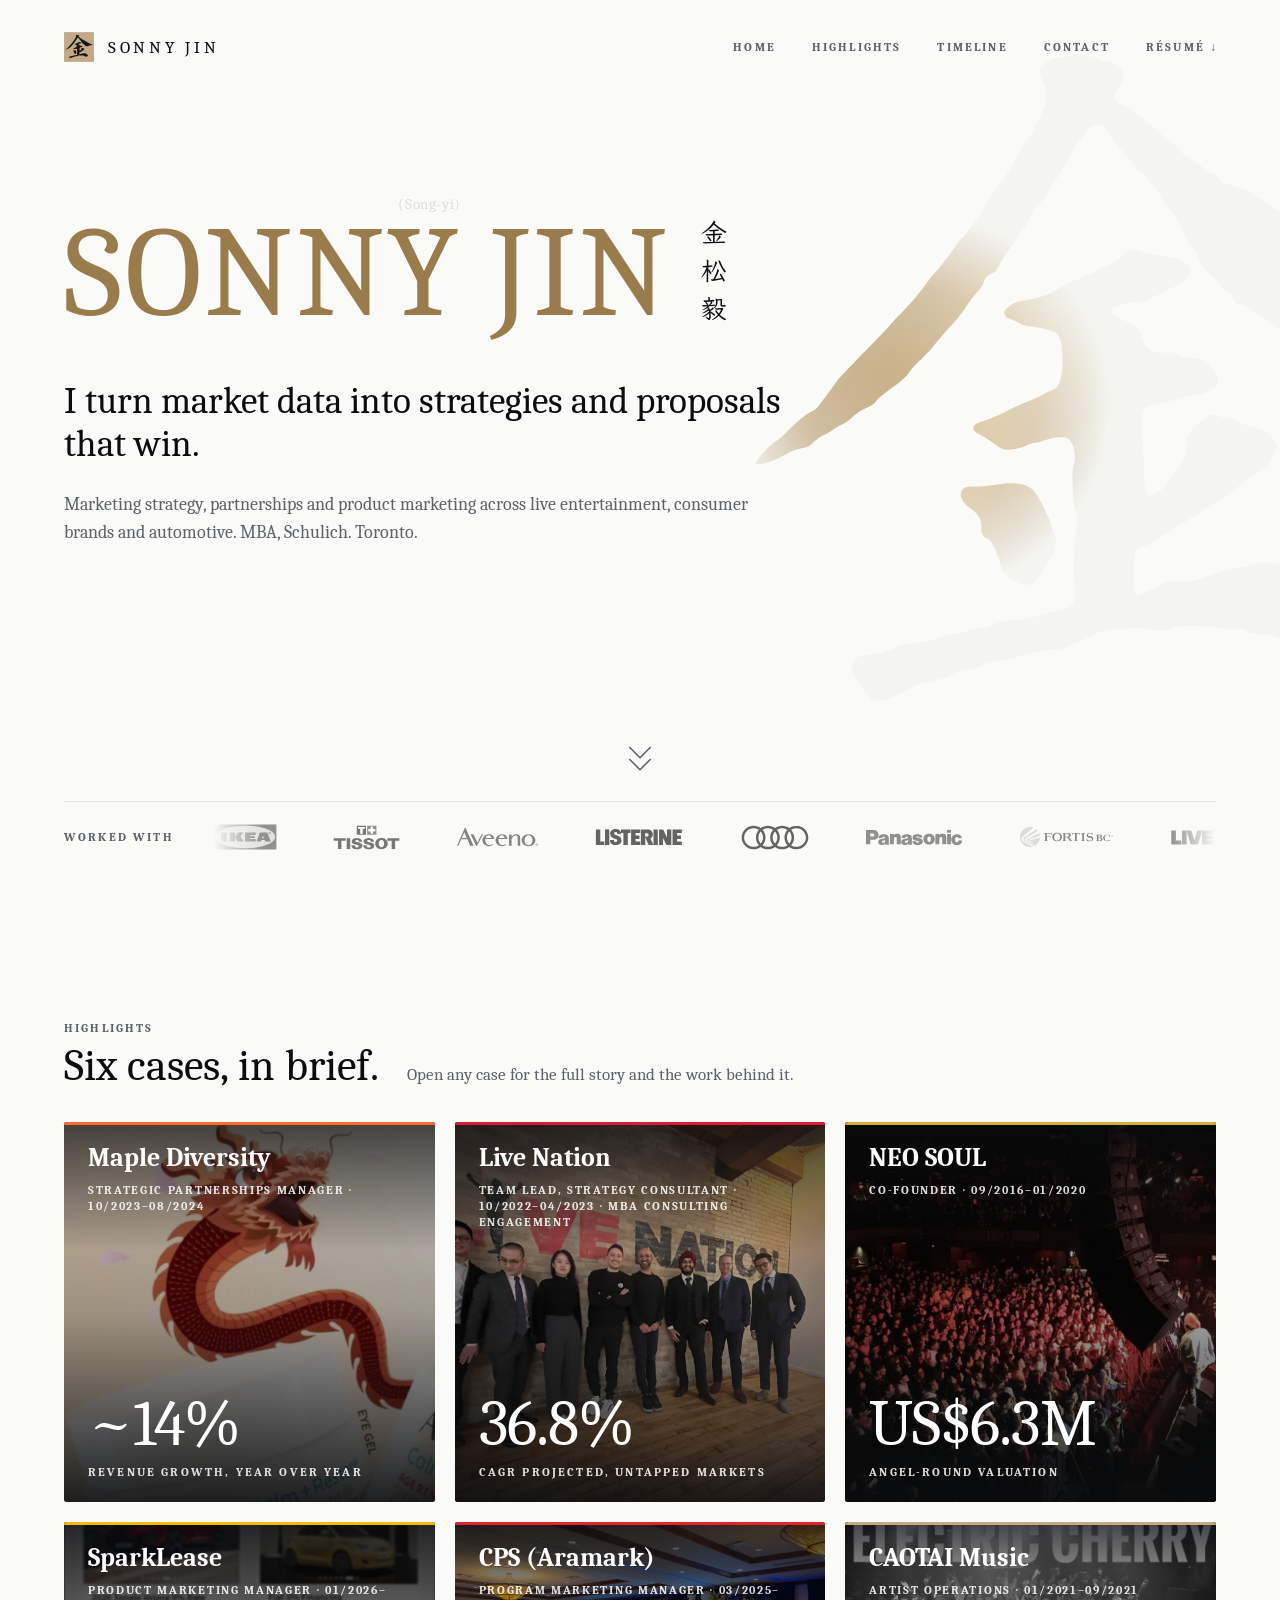
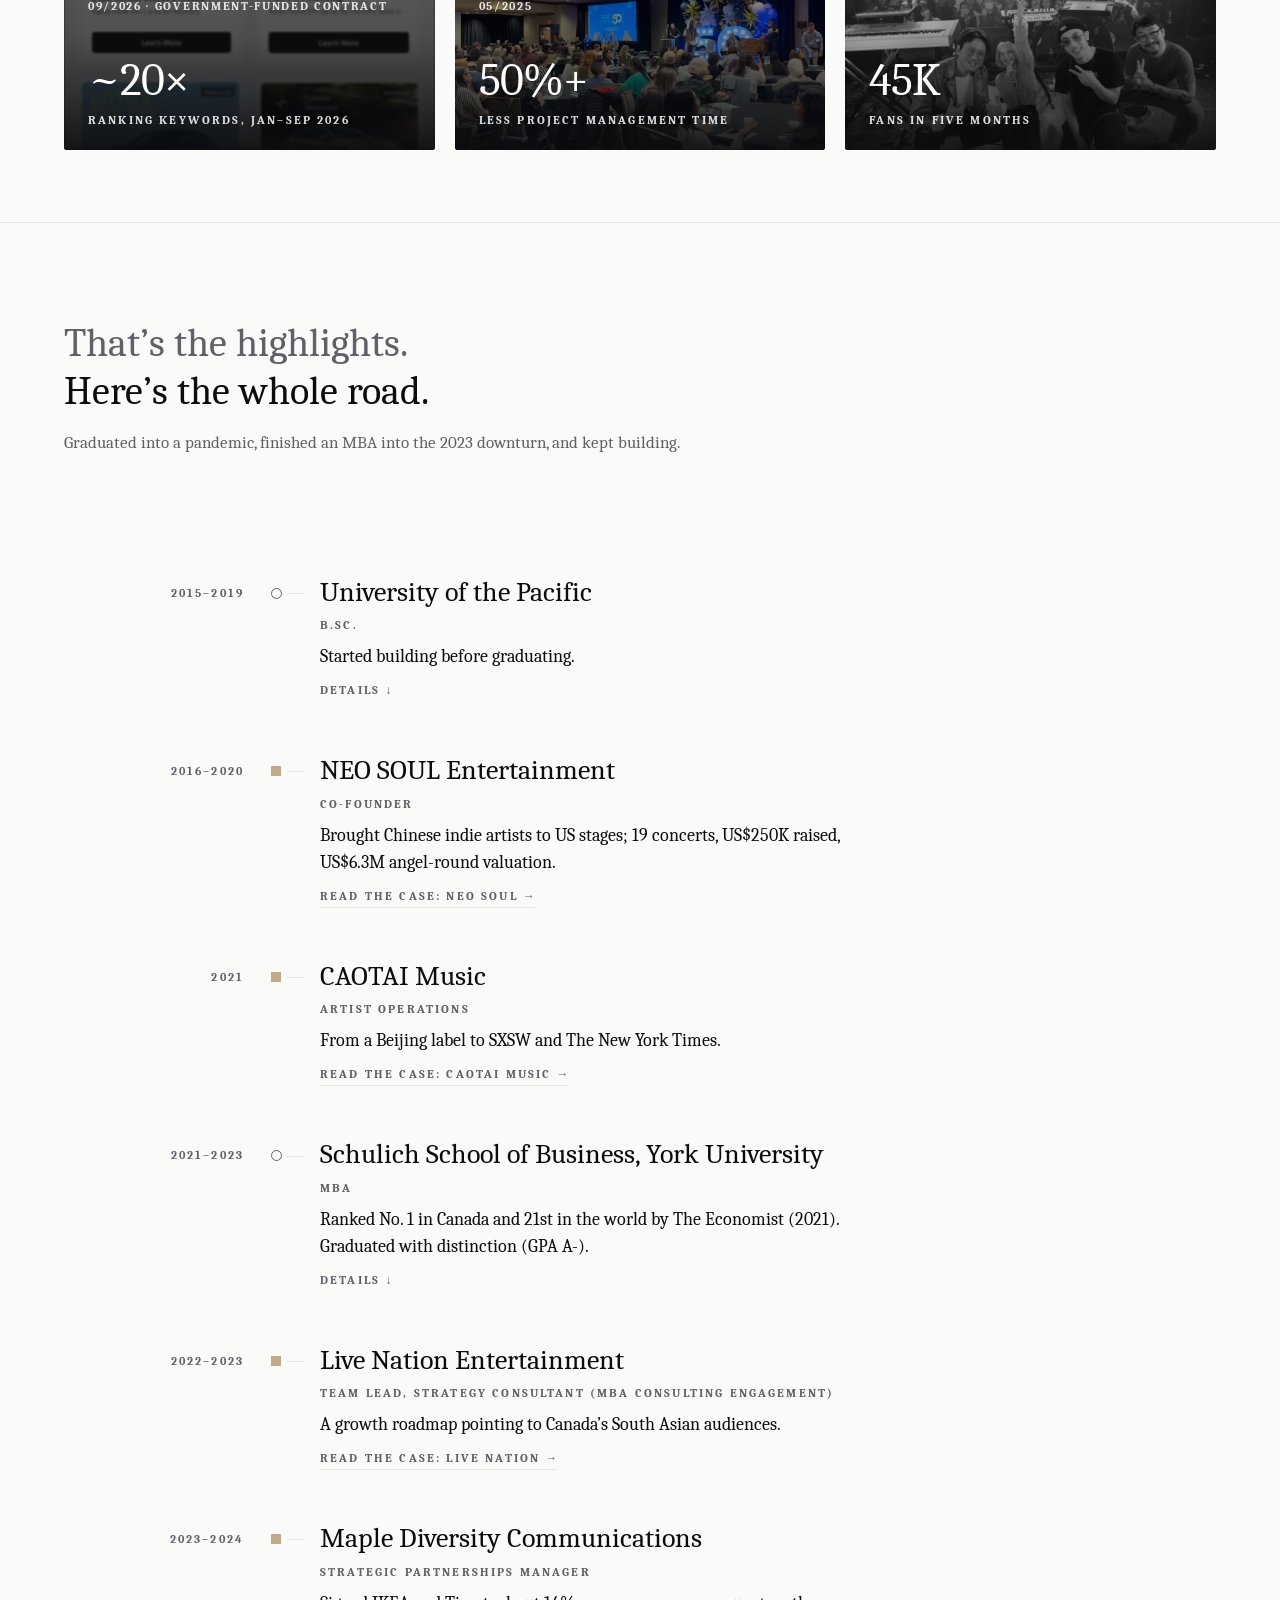
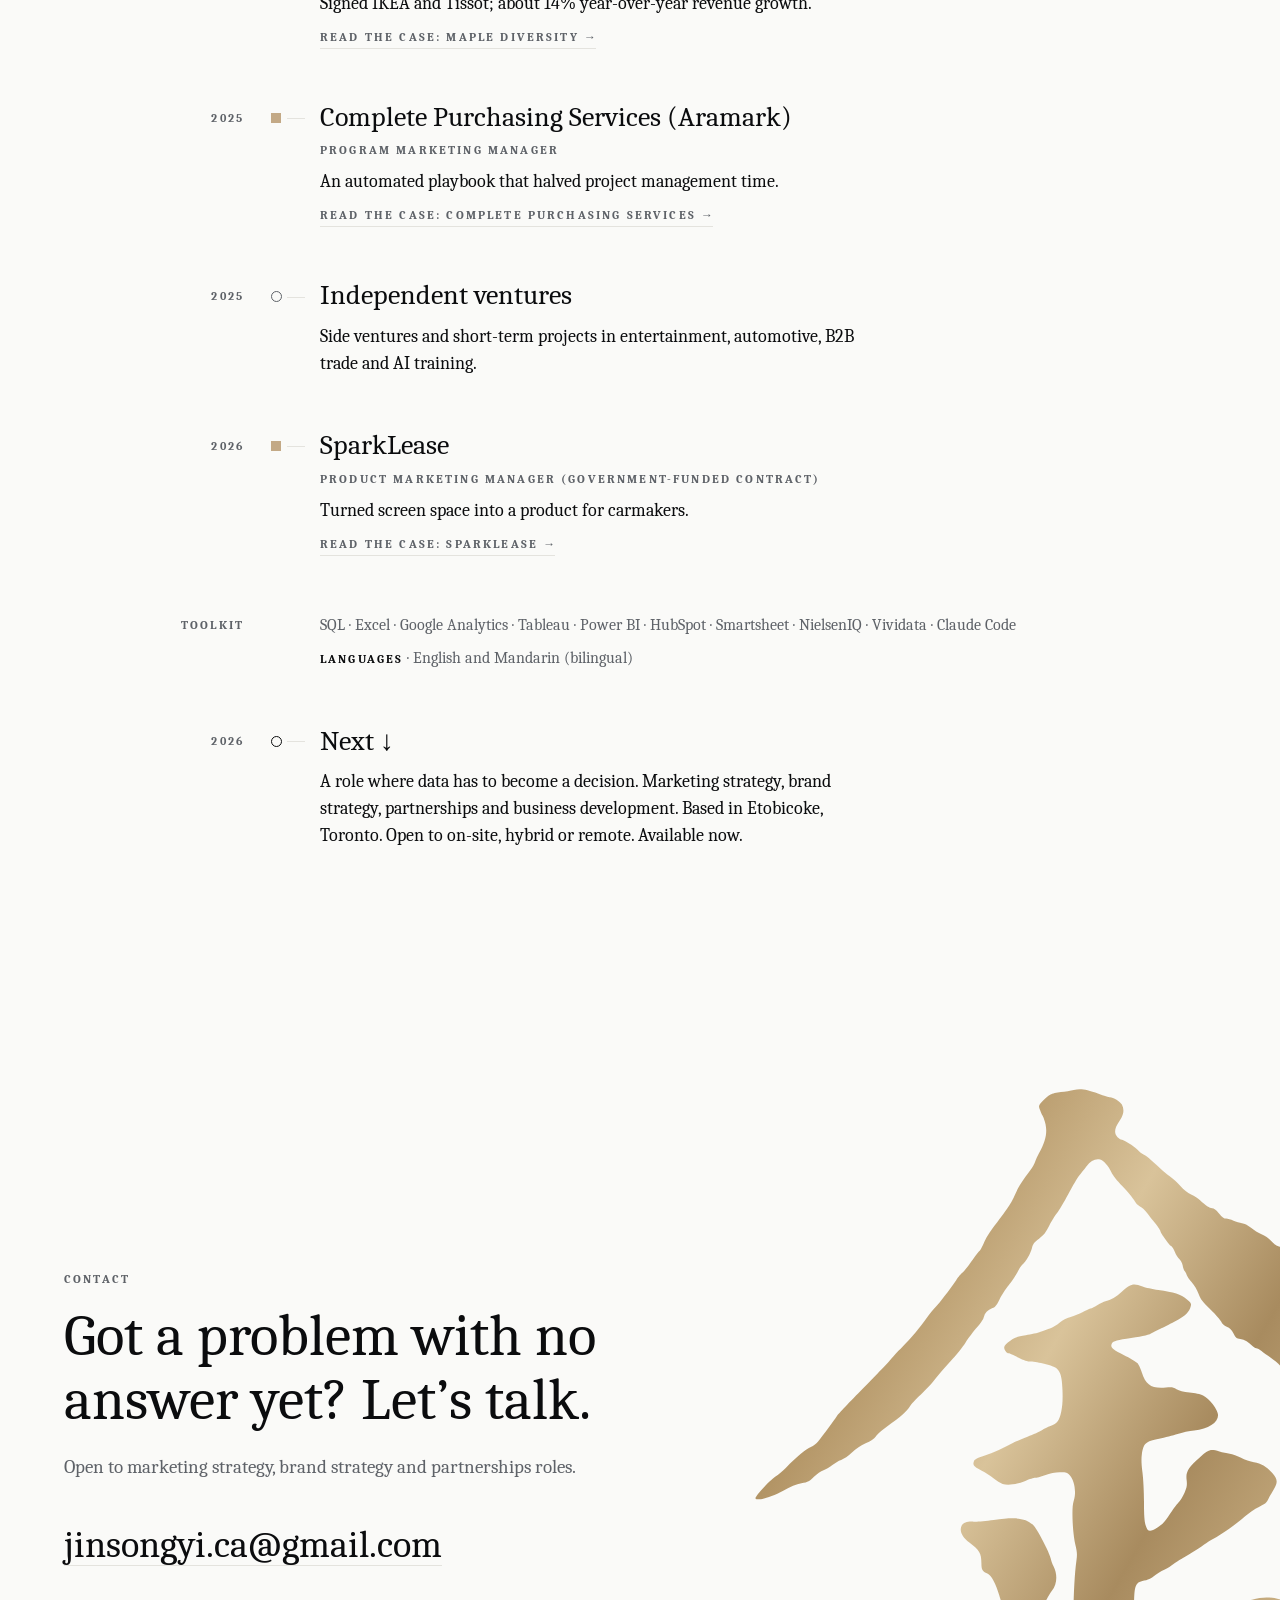
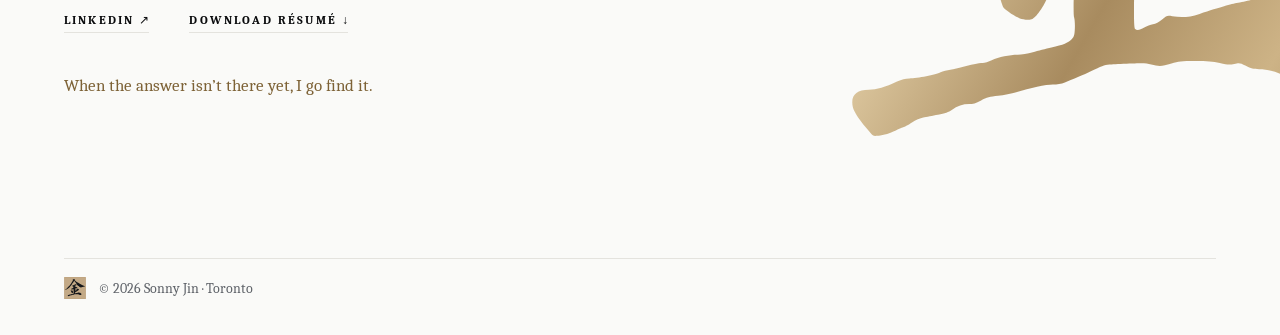
==== commit 3513dc45: "Upload November résumé; align Maple number and ventures dates with it Co-Authored-By: Claude Opus 5." ====
--- a/index.html
+++ b/index.html
@@ -56,7 +56,7 @@
         <a class="cd" href="#case-maple" data-i="0" aria-haspopup="dialog">
           <img class="cimg" src="img/hero/maple.webp" width="795" height="1420" style="object-position:50% 22%" loading="lazy" decoding="async" alt="">
           <span class="ctop"><span class="cco">Maple Diversity</span><span class="crl caps">Strategic Partnerships Manager · 10/2023–08/2024</span></span>
-          <span class="cbot"><span class="cnum">≈14%</span><span class="clab caps">New business signed, as a share of prior-year revenue</span><span class="chook">Nearly one in four Canadians was born abroad. Most brands still spoke to one Canada.</span><span class="copen caps">Open case <span class="ar" aria-hidden="true">→</span></span></span>
+          <span class="cbot"><span class="cnum">~14%</span><span class="clab caps">Revenue growth, year over year</span><span class="chook">Nearly one in four Canadians was born abroad. Most brands still spoke to one Canada.</span><span class="copen caps">Open case <span class="ar" aria-hidden="true">→</span></span></span>
         </a>
       </li>
       <li class="card big" style="--acc:#E21836">
@@ -107,9 +107,9 @@
           <p class="cdesc">Maple Diversity Communications · Canada’s leading multicultural marketing agency.</p>
           <h3 class="ckh" id="case-maple-h">Nearly one in four Canadians was born abroad. Most brands still spoke to one Canada.</h3>
         </header>
-        <div class="beats"><div class="beat"><p class="bl caps">The gap</p><p>Brands knew multicultural Canada mattered, but few had the data or cultural know-how to reach it. Maple had to prove the case.</p></div><div class="beat"><p class="bl caps">The move</p><p>I turned NielsenIQ, Vividata and Statistics Canada data into a business case for each brand. I pitched 11 brands, including Manulife, BMO, OLG, Reckitt and P&amp;G, and automated prospecting so my time went into proposals.</p></div><div class="beat"><p class="bl caps">The result</p><p><b>Signed IKEA and Swatch Group (Tissot) myself: new business equal to about 14% of the agency’s prior-year revenue.</b> Won new projects from Aveeno, Listerine, Audi and Panasonic, and cut localization costs by 25%.</p></div></div>
-        <div class="cfoot">
-          <div class="cfig"><p class="fnum">≈14%</p><p class="flab caps">New business signed, as a share of prior-year revenue</p><p class="fnote">Value of the IKEA and Swatch Group (Tissot) business I signed, against the agency’s total revenue in the year before. 2023–2024.</p></div>
+        <div class="beats"><div class="beat"><p class="bl caps">The gap</p><p>Brands knew multicultural Canada mattered, but few had the data or cultural know-how to reach it. Maple had to prove the case.</p></div><div class="beat"><p class="bl caps">The move</p><p>I turned NielsenIQ, Vividata and Statistics Canada data into a business case for each brand. I pitched 11 brands, including Manulife, BMO, OLG, Reckitt and P&amp;G, and automated prospecting so my time went into proposals.</p></div><div class="beat"><p class="bl caps">The result</p><p><b>Signed IKEA and Swatch Group (Tissot) myself, driving about 14% year-over-year revenue growth.</b> Won new projects from Aveeno, Listerine, Audi and Panasonic, and cut localization costs by 25%.</p></div></div>
+        <div class="cfoot">
+          <div class="cfig"><p class="fnum">~14%</p><p class="flab caps">Revenue growth, year over year</p><p class="fnote">Agency revenue, year over year, during my term. 2023–2024.</p></div>
           <div class="cact"><p class="ctags caps"><span>Analysis</span><span>Strategy</span><span>Execution</span></p><button class="see caps" type="button" data-i="0">See the work <span class="ar" aria-hidden="true">→</span> <span class="seen">10 pieces</span></button></div>
         </div>
       </article>
@@ -213,13 +213,13 @@
             <p class="sm">A growth roadmap pointing to Canada’s South Asian audiences.</p>
             <a class="told caps" href="#case-live-nation">Read the case: Live Nation <span class="ar" aria-hidden="true">→</span></a></div></li><li class="node hl-node" id="t-maple"><p class="yr caps">2023–2024</p><span class="mk" aria-hidden="true"></span><div class="bd">
             <h3 class="org">Maple Diversity Communications <span class="rl caps">Strategic Partnerships Manager</span></h3>
-            <p class="sm">Signed IKEA and Tissot; new business equal to ~14% of prior-year revenue.</p>
-            <a class="told caps" href="#case-maple">Read the case: Maple Diversity <span class="ar" aria-hidden="true">→</span></a></div></li><li class="node" id="t-ventures"><p class="yr caps">2024–2025</p><span class="mk" aria-hidden="true"></span><div class="bd">
-            <h3 class="org">Independent ventures</h3>
-            <p class="sm">Side ventures and short-term projects in entertainment, automotive, B2B trade and AI training.</p></div></li><li class="node hl-node" id="t-cps"><p class="yr caps">2025</p><span class="mk" aria-hidden="true"></span><div class="bd">
+            <p class="sm">Signed IKEA and Tissot; about 14% year-over-year revenue growth.</p>
+            <a class="told caps" href="#case-maple">Read the case: Maple Diversity <span class="ar" aria-hidden="true">→</span></a></div></li><li class="node hl-node" id="t-cps"><p class="yr caps">2025</p><span class="mk" aria-hidden="true"></span><div class="bd">
             <h3 class="org">Complete Purchasing Services (Aramark) <span class="rl caps">Program Marketing Manager</span></h3>
             <p class="sm">An automated playbook that halved project management time.</p>
-            <a class="told caps" href="#case-cps">Read the case: Complete Purchasing Services <span class="ar" aria-hidden="true">→</span></a></div></li><li class="node hl-node" id="t-sparklease"><p class="yr caps">2026</p><span class="mk" aria-hidden="true"></span><div class="bd">
+            <a class="told caps" href="#case-cps">Read the case: Complete Purchasing Services <span class="ar" aria-hidden="true">→</span></a></div></li><li class="node" id="t-ventures"><p class="yr caps">2025</p><span class="mk" aria-hidden="true"></span><div class="bd">
+            <h3 class="org">Independent ventures</h3>
+            <p class="sm">Side ventures and short-term projects in entertainment, automotive, B2B trade and AI training.</p></div></li><li class="node hl-node" id="t-sparklease"><p class="yr caps">2026</p><span class="mk" aria-hidden="true"></span><div class="bd">
             <h3 class="org">SparkLease <span class="rl caps">Product Marketing Manager (government-funded contract)</span></h3>
             <p class="sm">Turned screen space into a product for carmakers.</p>
             <a class="told caps" href="#case-sparklease">Read the case: SparkLease <span class="ar" aria-hidden="true">→</span></a></div></li>
@@ -279,7 +279,7 @@
       <div class="item"><div class="band"><span class="lbl caps">50th anniversary · Vancouver</span><span class="note">At River Rock Casino Resort: our clients, the brands we represented and a trade show in one room</span></div><div class="strip"><button type="button" class="shot" data-cap="50th anniversary · Vancouver" aria-label="Open image: 50th anniversary · Vancouver"><img data-src="img/aramark/anniversary-50.webp" width="1600" height="912" loading="lazy" alt="Complete Purchasing Services 50th anniversary event in Vancouver, guests seated before the stage"></button></div></div>
       </div><div class="evd" id="ev-caotai" data-name="CAOTAI Music" hidden>
       <div class="item"><div class="band"><span class="lbl caps">SXSW 2021</span></div><div class="strip"><button type="button" class="shot" data-cap="SXSW 2021" aria-label="Open image: SXSW 2021, 1 of 3"><img data-src="img/caotai/sxsw-lineup.webp" width="800" height="567" loading="lazy" alt="SXSW 2021 showcase lineup for CAOTAI artists"></button><button type="button" class="shot" data-cap="SXSW 2021" aria-label="Open image: SXSW 2021, 2 of 3"><img data-src="img/caotai/sxsw-session.webp" width="1600" height="900" loading="lazy" alt="CAOTAI session at SXSW 2021"></button><button type="button" class="shot" data-cap="SXSW 2021" aria-label="Open image: SXSW 2021, 3 of 3"><img data-src="img/caotai/sxsw-stage.webp" width="1600" height="908" loading="lazy" alt="CAOTAI artists on stage for SXSW 2021"></button></div><a class="press" href="https://www.nytimes.com/2021/03/22/arts/music/sxsw-music-festival.html" target="_blank" rel="noopener"><b>The New York Times</b><span class="caps">2021 · Read <span class="ar" aria-hidden="true">↗</span></span></a></div>
-      <div class="item"><div class="band"><span class="lbl caps">Releases</span><span class="note">Electric Cherry 一人电气樱桃</span></div><div class="strip"><button type="button" class="shot" data-cap="Releases" aria-label="Open image: Releases, 1 of 3"><img data-src="img/caotai/cover-horse.webp" data-spotify="https://open.spotify.com/embed/album/0aOcDH6teyxZtncTfCwgFq?utm_source=generator&amp;theme=0" data-title="世界上并没有马" width="1600" height="1600" loading="lazy" alt="Release cover art, 1 of 3"></button><button type="button" class="shot" data-cap="Releases" aria-label="Open image: Releases, 2 of 3"><img data-src="img/caotai/cover-milkyway.webp" data-spotify="https://open.spotify.com/embed/album/7FHx9KIgzG4qiSkFWz3bzr?utm_source=generator&amp;theme=0" data-title="宝贝，我听到银河的声音" width="640" height="640" loading="lazy" alt="Release cover art, 2 of 3"></button><button type="button" class="shot" data-cap="Releases" aria-label="Open image: Releases, 3 of 3"><img data-src="img/caotai/cover-sea.webp" data-spotify="https://open.spotify.com/embed/album/3HZ8QYk1HMreMgirvVN7bJ?utm_source=generator&amp;theme=0" data-title="没有海的时候我们怎么游泳" width="640" height="640" loading="lazy" alt="Release cover art, 3 of 3"></button></div></div>
+      <div class="item"><div class="band"><span class="lbl caps">Releases</span></div><div class="strip"><button type="button" class="shot" data-cap="Releases" aria-label="Open image: Releases, 1 of 3"><img data-src="img/caotai/cover-horse.webp" width="1600" height="1600" loading="lazy" alt="Release cover art, 1 of 3"></button><button type="button" class="shot" data-cap="Releases" aria-label="Open image: Releases, 2 of 3"><img data-src="img/caotai/cover-milkyway.webp" width="640" height="640" loading="lazy" alt="Release cover art, 2 of 3"></button><button type="button" class="shot" data-cap="Releases" aria-label="Open image: Releases, 3 of 3"><img data-src="img/caotai/cover-sea.webp" width="640" height="640" loading="lazy" alt="Release cover art, 3 of 3"></button></div></div>
       <div class="item"><div class="band"><span class="lbl caps">Virtual concerts</span></div><div class="strip"><button type="button" class="shot" data-cap="Virtual concerts" aria-label="Open image: Virtual concerts, 1 of 3"><img data-src="img/caotai/virtual-1.webp" width="1082" height="1600" loading="lazy" alt="Virtual concert poster, 1 of 3"></button><button type="button" class="shot" data-cap="Virtual concerts" aria-label="Open image: Virtual concerts, 2 of 3"><img data-src="img/caotai/virtual-2.webp" width="899" height="1600" loading="lazy" alt="Virtual concert poster, 2 of 3"></button><button type="button" class="shot" data-cap="Virtual concerts" aria-label="Open image: Virtual concerts, 3 of 3"><img data-src="img/caotai/virtual-3.webp" width="931" height="1600" loading="lazy" alt="Virtual concert poster, 3 of 3"></button></div></div>
       <div class="item"><div class="band"><span class="lbl caps">Festivals and tour</span></div><div class="strip"><button type="button" class="shot" data-cap="Festivals and tour" aria-label="Open image: Festivals and tour, 1 of 7"><img data-src="img/caotai/festival-stage.webp" width="1600" height="1067" loading="lazy" alt="Festival main stage with a crowd in rain ponchos"></button><button type="button" class="shot" data-cap="Festivals and tour" aria-label="Open image: Festivals and tour, 2 of 7"><img data-src="img/caotai/festival-set.webp" width="1600" height="1067" loading="lazy" alt="CAOTAI artist performing a festival set"></button><button type="button" class="shot" data-cap="Festivals and tour" aria-label="Open image: Festivals and tour, 3 of 7"><img data-src="img/caotai/hainan-fw.webp" width="1200" height="1600" loading="lazy" alt="Hainan festival poster"></button><button type="button" class="shot" data-cap="Festivals and tour" aria-label="Open image: Festivals and tour, 4 of 7"><img data-src="img/caotai/shanghai-fw.webp" width="1200" height="1600" loading="lazy" alt="Shanghai festival poster"></button><button type="button" class="shot" data-cap="Festivals and tour" aria-label="Open image: Festivals and tour, 5 of 7"><img data-src="img/caotai/shanghai-fw-2.webp" width="1600" height="1065" loading="lazy" alt="Shanghai festival performance"></button><button type="button" class="shot" data-cap="Festivals and tour" aria-label="Open image: Festivals and tour, 6 of 7"><img data-src="img/caotai/tour.webp" width="1600" height="1066" loading="lazy" alt="Electric Cherry with fans after a tour show"></button><button type="button" class="shot" data-cap="Festivals and tour" aria-label="Open image: Festivals and tour, 7 of 7"><img data-src="img/caotai/radio.webp" width="1200" height="1600" loading="lazy" alt="Artist radio appearance"></button></div></div>
       </div>
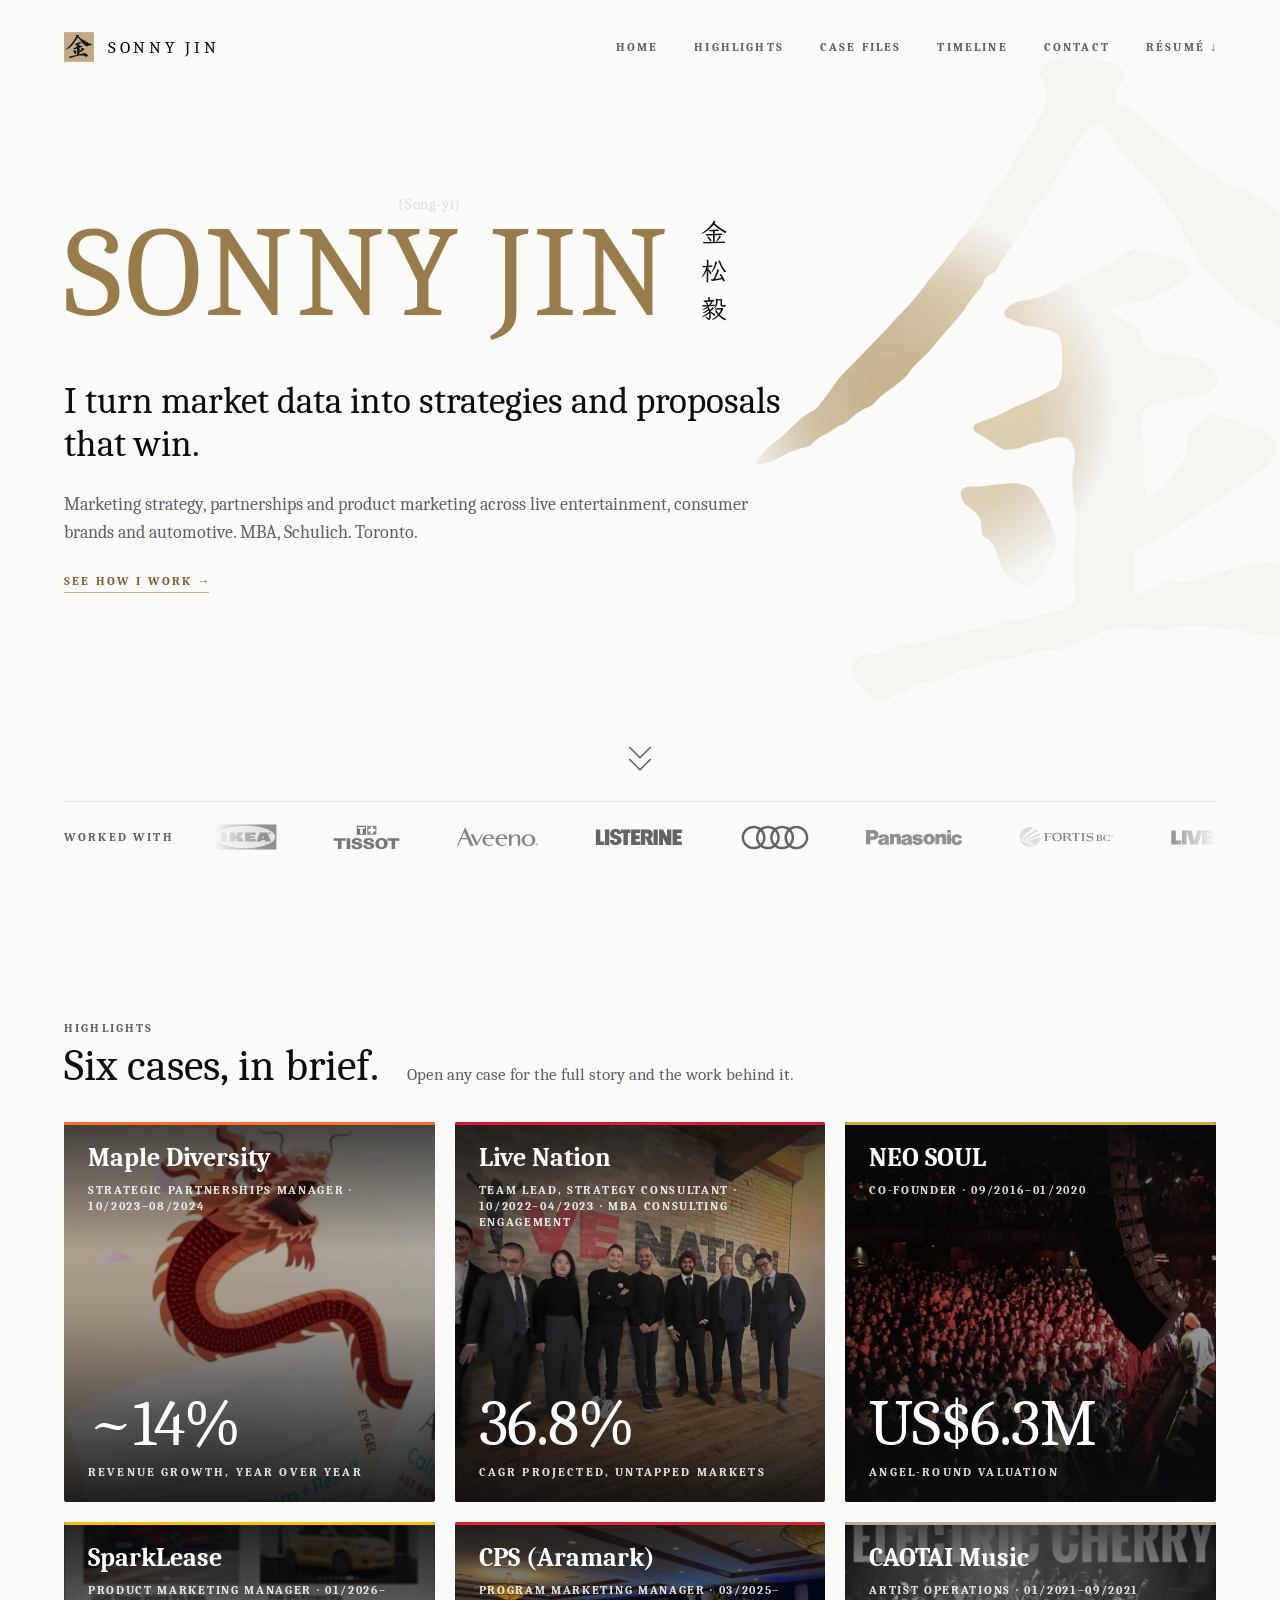
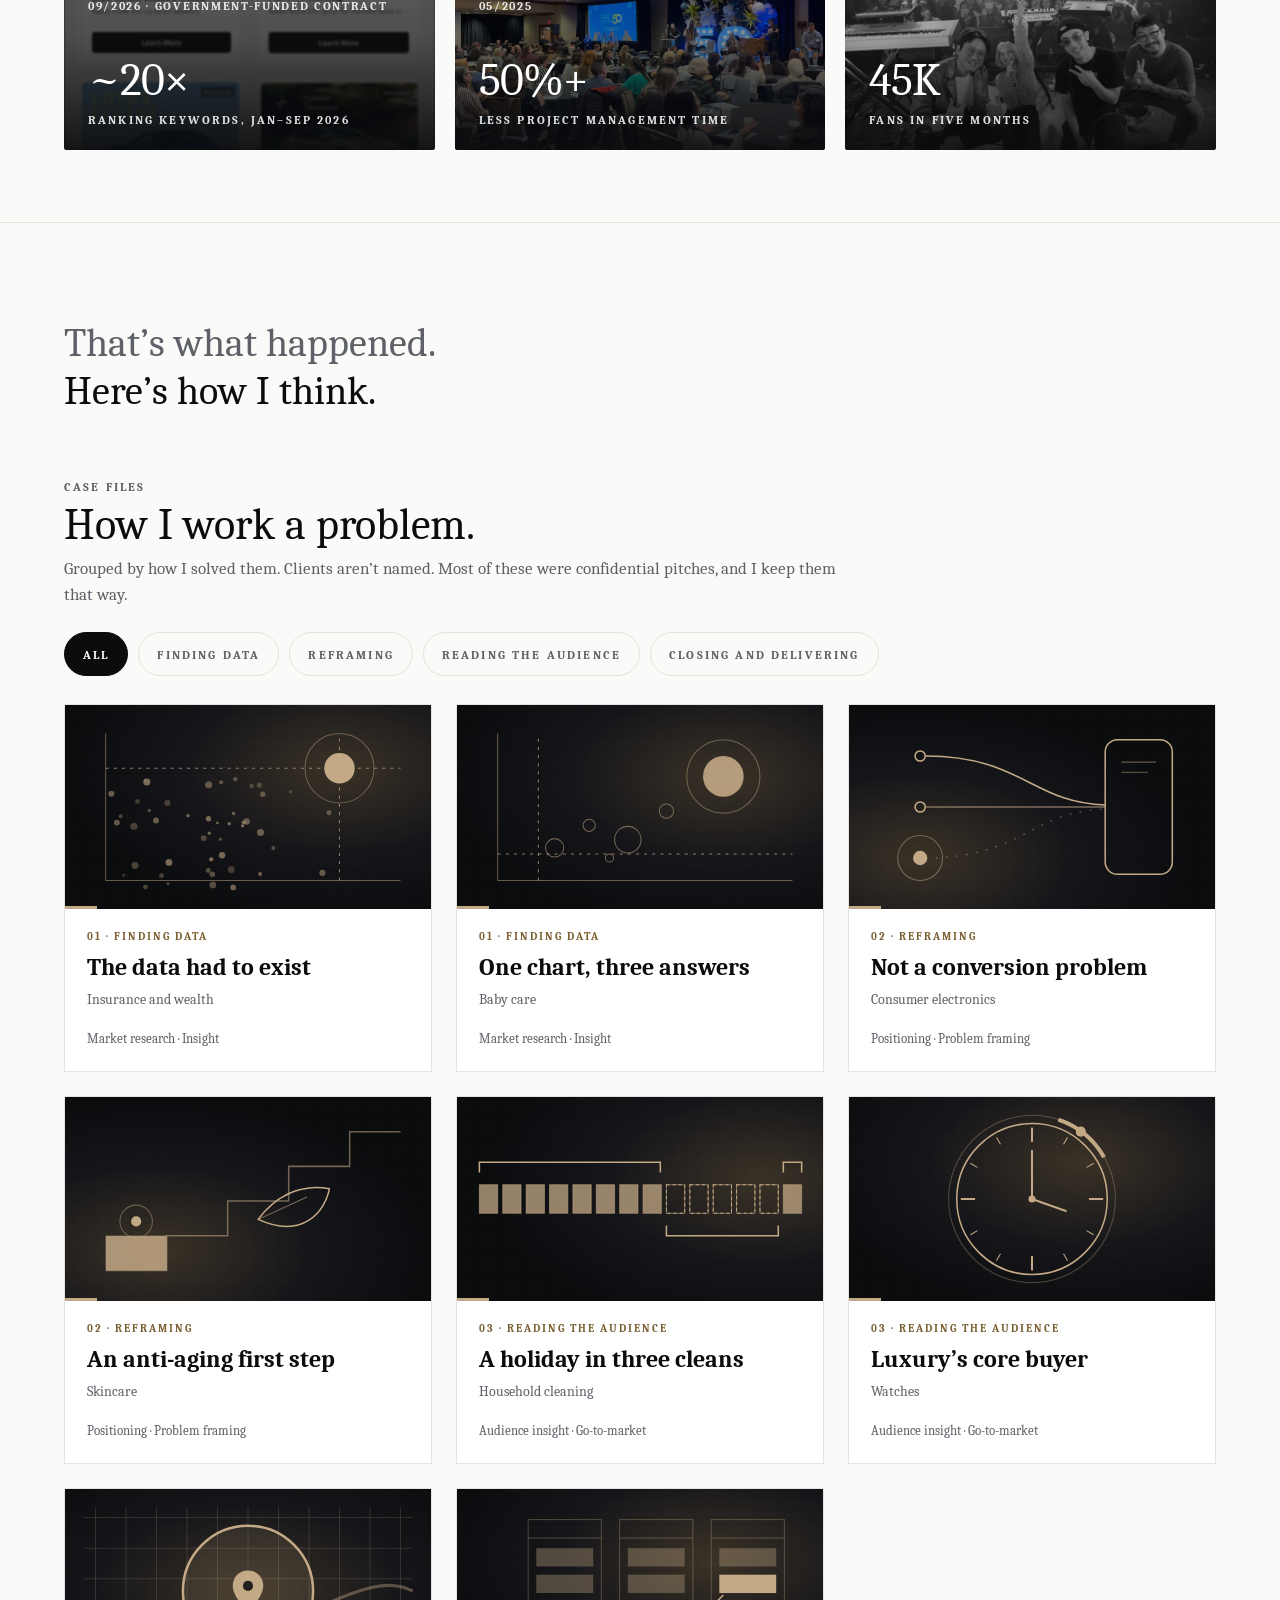
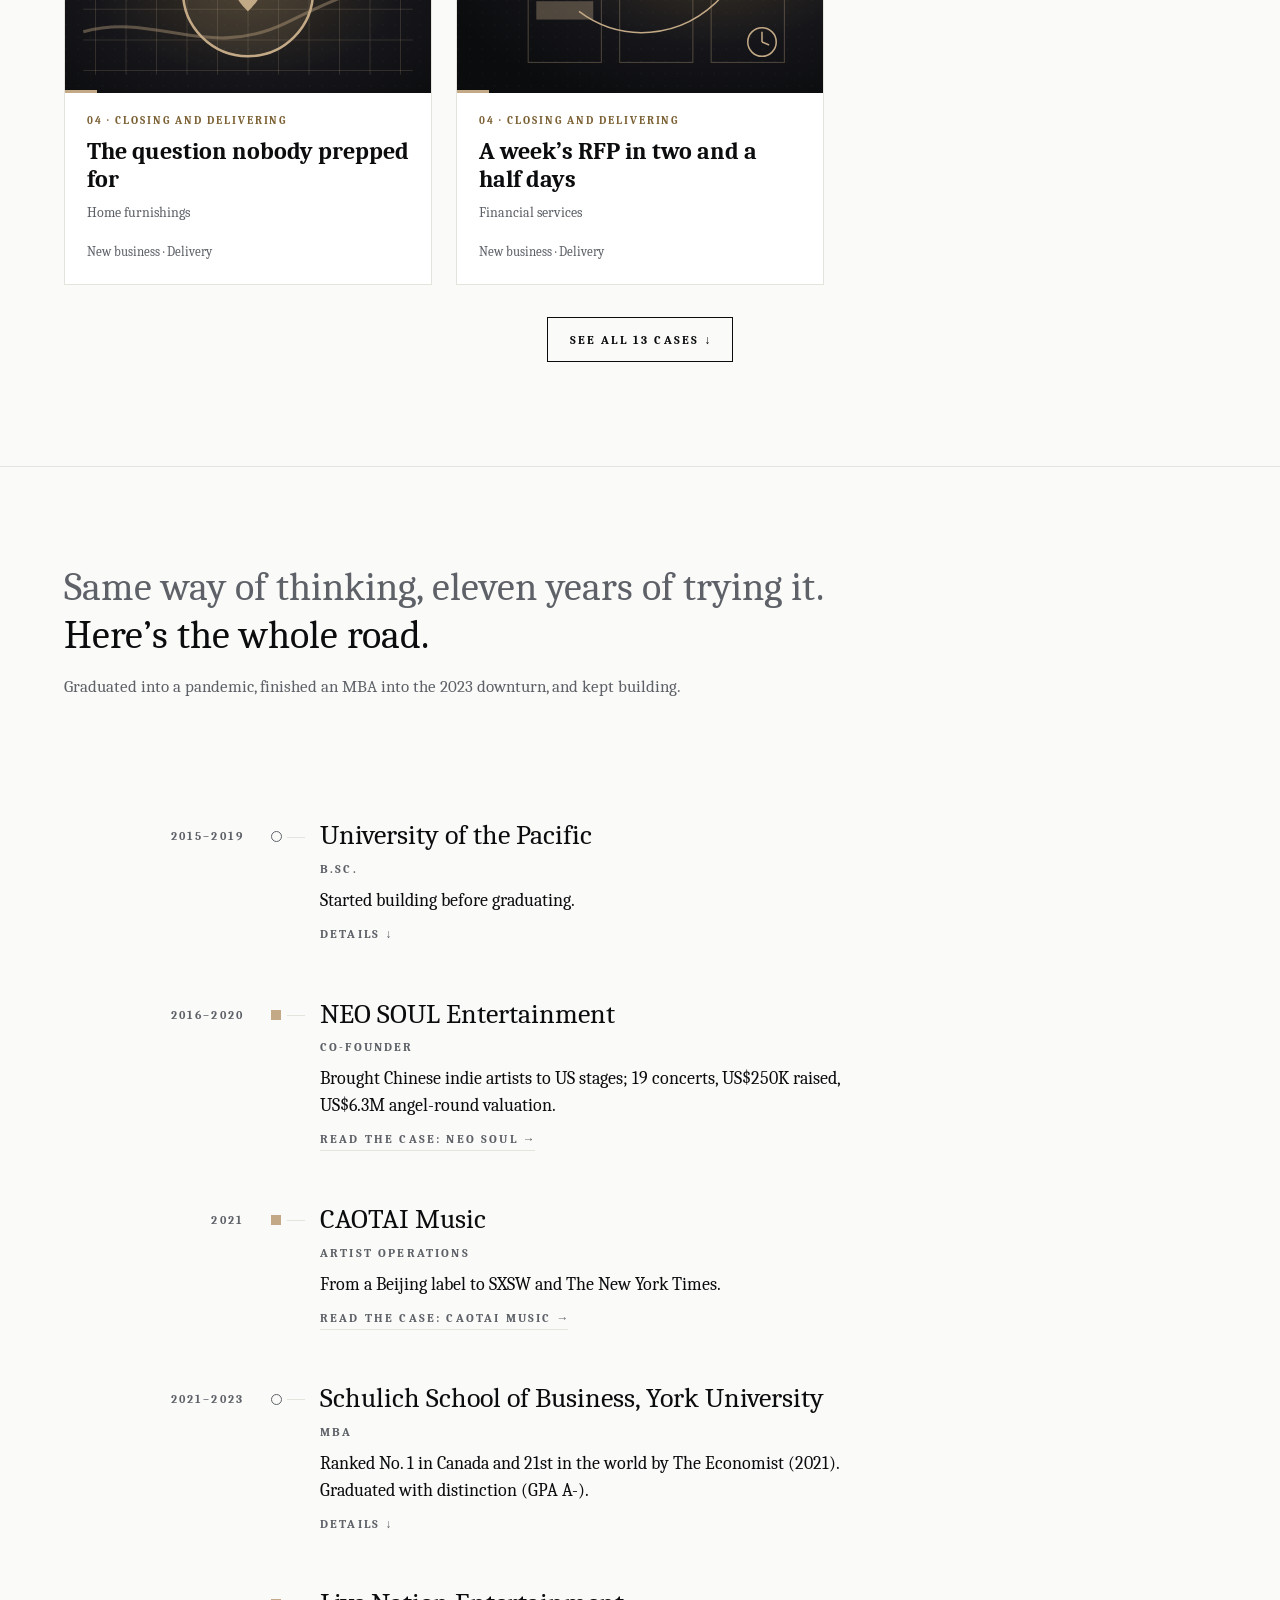
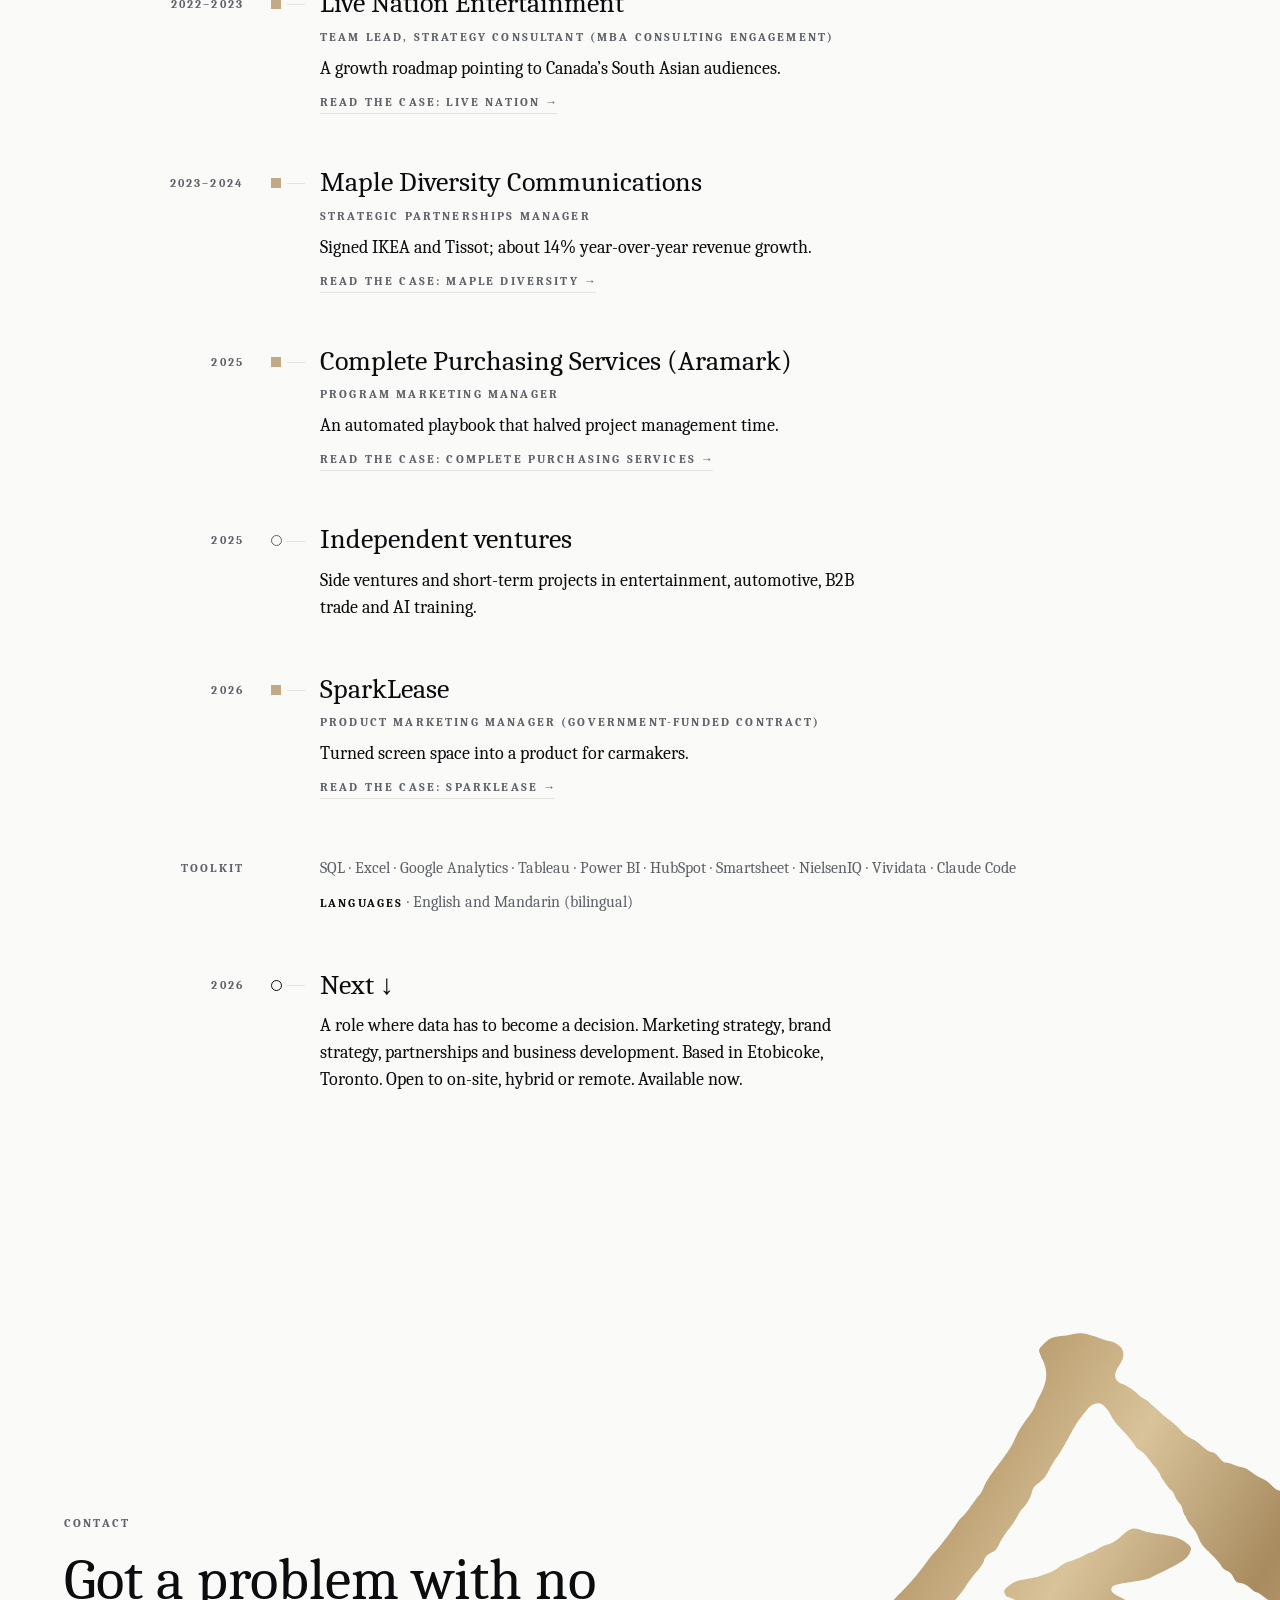
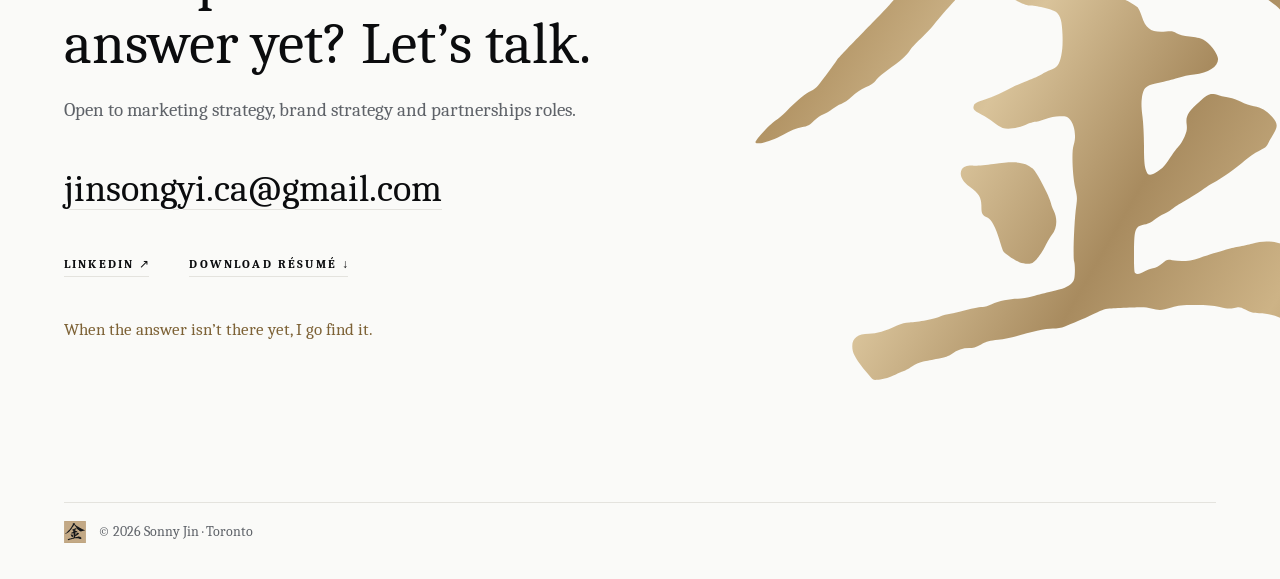
==== commit 3cfd9cef: "Add Case files section: anonymised method stories with stepped drawings - New section between Highli" ====
--- a/index.html
+++ b/index.html
@@ -29,7 +29,7 @@
 
 <header class="bar" id="bar">
   <a class="brand" href="#top" aria-label="Sonny Jin, back to top"><img src="seal.svg" width="30" height="30" alt=""><span>SONNY JIN</span></a>
-  <nav class="links caps" aria-label="Main"><a href="#top">Home</a><a href="#highlights">Highlights</a><a href="#timeline">Timeline</a><a href="#contact">Contact</a><a class="res" href="files/sonny-jin-resume.pdf" download="Sonny-Jin-Resume.pdf" data-goatcounter-click="resume-download" data-goatcounter-title="Résumé download (top bar)">Résumé <span class="ar" aria-hidden="true">↓</span></a></nav>
+  <nav class="links caps" aria-label="Main"><a href="#top">Home</a><a href="#highlights">Highlights</a><a href="#cases">Case files</a><a href="#timeline">Timeline</a><a href="#contact">Contact</a><a class="res" href="files/sonny-jin-resume.pdf" download="Sonny-Jin-Resume.pdf" data-goatcounter-click="resume-download" data-goatcounter-title="Résumé download (top bar)">Résumé <span class="ar" aria-hidden="true">↓</span></a></nav>
 </header>
 
 <main id="main">
@@ -44,6 +44,7 @@
       </div>
       <p class="pos">I turn market data into strategies and proposals that win.</p>
       <p class="who">Marketing strategy, partnerships and product marketing across live entertainment, consumer brands and automotive. MBA, Schulich. Toronto.</p>
+      <p class="hcta caps"><a href="#cases">See how I work <span class="ar" aria-hidden="true">→</span></a></p>
     </div>
     <p class="cue" aria-hidden="true"><svg class="chev" viewBox="0 0 14 17" aria-hidden="true"><path d="M1 1.5l6 6 6-6"/><path d="M1 8.5l6 6 6-6"/></svg></p>
     <div class="proof"><span class="caps plabel">Worked with</span><div class="mq"><div class="mqt"><div class="mqs"><img class="lg" src="img/logos/ikea.svg" width="63" height="26" style="--h:26px" alt="IKEA" decoding="async"><img class="lg" src="img/logos/tissot.svg" width="67" height="25" style="--h:25px" alt="Tissot" decoding="async"><img class="lg" src="img/logos/aveeno.svg" width="83" height="20" style="--h:20px" alt="Aveeno" decoding="async"><img class="lg" src="img/logos/listerine.svg" width="90" height="18" style="--h:18px" alt="Listerine" decoding="async"><img class="lg" src="img/logos/audi.svg" width="68" height="25" style="--h:25px" alt="Audi" decoding="async"><img class="lg" src="img/logos/panasonic.svg" width="97" height="17" style="--h:17px" alt="Panasonic" decoding="async"><img class="lg" src="img/logos/fortisbc.svg" width="95" height="22" style="--h:22px" alt="FortisBC" decoding="async"><img class="lg" src="img/logos/live-nation.svg" width="134" height="17" style="--h:17px" alt="Live Nation" decoding="async"><img class="lg" src="img/logos/sxsw.svg" width="82" height="20" style="--h:20px" alt="SXSW" decoding="async"></div><div class="mqs" aria-hidden="true"><img class="lg" src="img/logos/ikea.svg" width="63" height="26" style="--h:26px" alt="" decoding="async"><img class="lg" src="img/logos/tissot.svg" width="67" height="25" style="--h:25px" alt="" decoding="async"><img class="lg" src="img/logos/aveeno.svg" width="83" height="20" style="--h:20px" alt="" decoding="async"><img class="lg" src="img/logos/listerine.svg" width="90" height="18" style="--h:18px" alt="" decoding="async"><img class="lg" src="img/logos/audi.svg" width="68" height="25" style="--h:25px" alt="" decoding="async"><img class="lg" src="img/logos/panasonic.svg" width="97" height="17" style="--h:17px" alt="" decoding="async"><img class="lg" src="img/logos/fortisbc.svg" width="95" height="22" style="--h:22px" alt="" decoding="async"><img class="lg" src="img/logos/live-nation.svg" width="134" height="17" style="--h:17px" alt="" decoding="async"><img class="lg" src="img/logos/sxsw.svg" width="82" height="20" style="--h:20px" alt="" decoding="async"></div></div></div></div>
@@ -107,7 +108,7 @@
           <p class="cdesc">Maple Diversity Communications · Canada’s leading multicultural marketing agency.</p>
           <h3 class="ckh" id="case-maple-h">Nearly one in four Canadians was born abroad. Most brands still spoke to one Canada.</h3>
         </header>
-        <div class="beats"><div class="beat"><p class="bl caps">The gap</p><p>Brands knew multicultural Canada mattered, but few had the data or cultural know-how to reach it. Maple had to prove the case.</p></div><div class="beat"><p class="bl caps">The move</p><p>I turned NielsenIQ, Vividata and Statistics Canada data into a business case for each brand. I pitched 11 brands, including Manulife, BMO, OLG, Reckitt and P&amp;G, and automated prospecting so my time went into proposals.</p></div><div class="beat"><p class="bl caps">The result</p><p><b>Signed IKEA and Swatch Group (Tissot) myself, driving about 14% year-over-year revenue growth.</b> Won new projects from Aveeno, Listerine, Audi and Panasonic, and cut localization costs by 25%.</p></div></div>
+        <div class="beats"><div class="beat"><p class="bl caps">The gap</p><p>Brands knew multicultural Canada mattered, but few had the data or cultural know-how to reach it. Maple had to prove the case.</p></div><div class="beat"><p class="bl caps">The move</p><p>I turned NielsenIQ, Vividata and Statistics Canada data into a business case for each brand. I pitched 11 brands and automated prospecting so my time went into proposals.</p></div><div class="beat"><p class="bl caps">The result</p><p><b>Signed IKEA and Swatch Group (Tissot) myself, driving about 14% year-over-year revenue growth.</b> Won new projects from Aveeno, Listerine, Audi and Panasonic, and cut localization costs by 25%.</p></div></div>
         <div class="cfoot">
           <div class="cfig"><p class="fnum">~14%</p><p class="flab caps">Revenue growth, year over year</p><p class="fnote">Agency revenue, year over year, during my term. 2023–2024.</p></div>
           <div class="cact"><p class="ctags caps"><span>Analysis</span><span>Strategy</span><span>Execution</span></p><button class="see caps" type="button" data-i="0">See the work <span class="ar" aria-hidden="true">→</span> <span class="seen">10 pieces</span></button></div>
@@ -134,6 +135,7 @@
           <h3 class="ckh" id="case-neo-soul-h">The most volatile industry. The fiercest competition. I started a company there anyway.</h3>
         </header>
         <div class="beats"><div class="beat"><p class="bl caps">The gap</p><p>Chinese students in the US had little to go out for. Chinese indie music was booming back home. Nobody connected the two.</p></div><div class="beat"><p class="bl caps">The move</p><p>We brought the artists to US stages. With no market data, I built the forecasting and pricing models to pick venues, size cities and price tickets, and led an 11-person team from planning to show day.</p></div><div class="beat"><p class="bl caps">The result</p><p>19 concerts, forecasts within 5%. US$600K in revenue and US$250K raised across two rounds, at a US$6.3M angel-round valuation. <b>We paused in early 2020, when our artists could no longer travel out of China.</b></p></div></div>
+        <div class="how"><p class="bl caps">How I worked it</p><div class="howg"><div class="howi"><h4>Forecasting a tour with no history</h4><p>Our artists had never toured the Americas, and we still had to choose cities, venues, capacity and prices. I combined streaming data city by city, social data on who the fans were, and box office, capacity and sell-through from similar artists who had toured here. Put together in Excel Power Query, they gave a box office forecast for each city.</p></div></div></div>
         <div class="cfoot">
           <div class="cfig"><p class="fnum">US$6.3M</p><p class="flab caps">Angel-round valuation</p><p class="fnote">Valuation set at the first angel round. Both rounds, US$250K in total, came from the same angel investor.</p></div>
           <div class="cact"><p class="ctags caps"><span>Problem solving</span><span>Analysis</span><span>Execution</span></p><button class="see caps" type="button" data-i="2">See the work <span class="ar" aria-hidden="true">→</span> <span class="seen">19 pieces</span></button></div>
@@ -147,6 +149,7 @@
           <h3 class="ckh" id="case-sparklease-h">Carmakers didn’t need another website. They needed shelf space.</h3>
         </header>
         <div class="beats"><div class="beat"><p class="bl caps">The gap</p><p>100,000+ active users a year, and nothing packaged for the carmakers who wanted to reach them.</p></div><div class="beat"><p class="bl caps">The move</p><p>I grew organic leads with SEO and AI search, then turned the site’s screen space into a tiered product for OEMs and dealers.</p></div><div class="beat"><p class="bl caps">The result</p><p>Ranking keywords grew about 20-fold during my term, with top-five Google rankings across five target keyword groups and more organic leads from the same traffic. Seven cold pitches to BMW’s agency of record, Mercedes-Benz and GM brands; three shortlisted.</p></div></div>
+        <div class="how"><p class="bl caps">How I worked it</p><div class="howg"><div class="howi"><h4>Shelf space, not another website</h4><p>People came for lease takeovers and deals. They were all about to change cars, and none had picked a model yet. That is the last step before a purchase, and the one carmakers most want to reach.</p><p>So I packaged the screen space for carmakers and their dealers, set it apart from media that only sell exposure, and made sales material their agencies could take straight to their carmaker clients.</p></div><div class="howi"><h4>Bilingual, because most users read English</h4><p>A German premium carmaker’s new agency wanted to beat its predecessor’s results on our platform. About 85% of our users read in English, so a Chinese-only campaign would miss most of them. I proposed bilingual creative and four tracked entry points on the site, each leading to the carmaker’s landing pages.</p></div></div></div>
         <div class="cfoot">
           <div class="cfig"><p class="fnum">~20×</p><p class="flab caps">Ranking keywords, Jan–Sep 2026</p><p class="fnote">Source: SEMrush estimate, Canada. About 500 ranking keywords in January 2026, about 10,000 in September 2026.</p></div>
           <div class="cact"><p class="ctags caps"><span>Problem solving</span><span>Strategy</span><span>Execution</span></p><button class="see caps" type="button" data-i="3">See the work <span class="ar" aria-hidden="true">→</span> <span class="seen">9 pieces</span></button></div>
@@ -173,6 +176,7 @@
           <h3 class="ckh" id="case-caotai-h">From a Beijing label to SXSW and The New York Times.</h3>
         </header>
         <div class="beats"><div class="beat"><p class="bl caps">The gap</p><p>2021. Stages were closed, and a small Beijing label needed its artists heard outside China.</p></div><div class="beat"><p class="bl caps">The move</p><p>I ran content across platforms, plus festivals, distribution and brand partnerships.</p></div><div class="beat"><p class="bl caps">The result</p><p>One artist grew to 45,000 fans in five months. Top 5% on NetEase’s indie chart, SXSW 2021, and a story in The New York Times.</p></div></div>
+        <div class="how"><p class="bl caps">How I worked it</p><div class="howg"><div class="howi"><h4>A stage when stages were closed</h4><p>SXSW was held online in 2021. Our way in was China Gathering, a SXSW partner that programs Chinese acts. From there I worked directly with the festival’s head of music: I chose the artists and the format, organized the recording in China, and handled every asset and technical handoff.</p><p>Four of our acts played the official SXSW Online showcase. The festival then asked to use our music as the soundtrack for its virtual venue, and I arranged the sync license and a credit for the label inside the venue.</p></div></div></div>
         <div class="cfoot">
           <div class="cfig"><p class="fnum">45K</p><p class="flab caps">Fans in five months</p><p class="fnote">One artist’s fan base, grown over five months in 2021. Chart: NetEase Cloud Music indie artist chart.</p></div>
           <div class="cact"><p class="ctags caps"><span>Strategy</span><span>Execution</span></p><button class="see caps" type="button" data-i="5">See the work <span class="ar" aria-hidden="true">→</span> <span class="seen">17 pieces</span></button></div>
@@ -184,8 +188,390 @@
     </div>
   </section>
 
+
+  <!-- case-files:start (built from the case copy; see SPEC.md, Case files) -->
+  <section class="kf" id="cases" aria-labelledby="kf-h">
+    <p class="kfb"><span>That’s what happened.</span> Here’s how I think.</p>
+    <div class="kfhd">
+      <p class="caps kicker">Case files</p>
+      <h2 id="kf-h">How I work a problem.</h2>
+      <p class="kfsub">Grouped by how I solved them. Clients aren’t named. Most of these were confidential pitches, and I keep them that way.</p>
+    </div>
+    <div class="kfchips" role="group" aria-label="Filter cases by ability">
+      <button class="kfchip caps" type="button" data-f="all" aria-pressed="true">All</button><button class="kfchip caps" type="button" data-f="data" aria-pressed="false">Finding data</button><button class="kfchip caps" type="button" data-f="reframe" aria-pressed="false">Reframing</button><button class="kfchip caps" type="button" data-f="aud" aria-pressed="false">Reading the audience</button><button class="kfchip caps" type="button" data-f="close" aria-pressed="false">Closing and delivering</button>
+    </div>
+    <ul class="kfgrid" id="kfgrid" role="list">
+      <li class="kfc" data-g="data">
+        <a class="kfa" href="#how-the-data-had-to-exist" aria-haspopup="dialog">
+          <span class="kfcv"><img src="img/cases/the-data-had-to-exist.svg" width="360" height="200" loading="lazy" decoding="async" alt=""></span>
+          <span class="kfcb">
+            <span class="kfch caps">01 · Finding data</span>
+            <span class="kft">The data had to exist</span>
+            <span class="kfcat">Insurance and wealth</span>
+            <span class="kfft"><span class="kftag">Market research · Insight</span><span class="kfgo caps">Open <span class="ar" aria-hidden="true">→</span></span></span>
+          </span>
+        </a>
+      </li>
+      <li class="kfc" data-g="data">
+        <a class="kfa" href="#how-one-chart-three-answers" aria-haspopup="dialog">
+          <span class="kfcv"><img src="img/cases/one-chart-three-answers.svg" width="360" height="200" loading="lazy" decoding="async" alt=""></span>
+          <span class="kfcb">
+            <span class="kfch caps">01 · Finding data</span>
+            <span class="kft">One chart, three answers</span>
+            <span class="kfcat">Baby care</span>
+            <span class="kfft"><span class="kftag">Market research · Insight</span><span class="kfgo caps">Open <span class="ar" aria-hidden="true">→</span></span></span>
+          </span>
+        </a>
+      </li>
+      <li class="kfc" data-g="reframe">
+        <a class="kfa" href="#how-not-a-conversion-problem" aria-haspopup="dialog">
+          <span class="kfcv"><img src="img/cases/not-a-conversion-problem.svg" width="360" height="200" loading="lazy" decoding="async" alt=""></span>
+          <span class="kfcb">
+            <span class="kfch caps">02 · Reframing</span>
+            <span class="kft">Not a conversion problem</span>
+            <span class="kfcat">Consumer electronics</span>
+            <span class="kfft"><span class="kftag">Positioning · Problem framing</span><span class="kfgo caps">Open <span class="ar" aria-hidden="true">→</span></span></span>
+          </span>
+        </a>
+      </li>
+      <li class="kfc" data-g="reframe">
+        <a class="kfa" href="#how-an-anti-aging-first-step" aria-haspopup="dialog">
+          <span class="kfcv"><img src="img/cases/an-anti-aging-first-step.svg" width="360" height="200" loading="lazy" decoding="async" alt=""></span>
+          <span class="kfcb">
+            <span class="kfch caps">02 · Reframing</span>
+            <span class="kft">An anti-aging first step</span>
+            <span class="kfcat">Skincare</span>
+            <span class="kfft"><span class="kftag">Positioning · Problem framing</span><span class="kfgo caps">Open <span class="ar" aria-hidden="true">→</span></span></span>
+          </span>
+        </a>
+      </li>
+      <li class="kfc" data-g="aud">
+        <a class="kfa" href="#how-a-holiday-in-three-cleans" aria-haspopup="dialog">
+          <span class="kfcv"><img src="img/cases/a-holiday-in-three-cleans.svg" width="360" height="200" loading="lazy" decoding="async" alt=""></span>
+          <span class="kfcb">
+            <span class="kfch caps">03 · Reading the audience</span>
+            <span class="kft">A holiday in three cleans</span>
+            <span class="kfcat">Household cleaning</span>
+            <span class="kfft"><span class="kftag">Audience insight · Go-to-market</span><span class="kfgo caps">Open <span class="ar" aria-hidden="true">→</span></span></span>
+          </span>
+        </a>
+      </li>
+      <li class="kfc" data-g="aud">
+        <a class="kfa" href="#how-luxurys-core-buyer" aria-haspopup="dialog">
+          <span class="kfcv"><img src="img/cases/luxurys-core-buyer.svg" width="360" height="200" loading="lazy" decoding="async" alt=""></span>
+          <span class="kfcb">
+            <span class="kfch caps">03 · Reading the audience</span>
+            <span class="kft">Luxury’s core buyer</span>
+            <span class="kfcat">Watches</span>
+            <span class="kfft"><span class="kftag">Audience insight · Go-to-market</span><span class="kfgo caps">Open <span class="ar" aria-hidden="true">→</span></span></span>
+          </span>
+        </a>
+      </li>
+      <li class="kfc" data-g="close">
+        <a class="kfa" href="#how-the-question-nobody-prepped-for" aria-haspopup="dialog">
+          <span class="kfcv"><img src="img/cases/the-question-nobody-prepped-for.svg" width="360" height="200" loading="lazy" decoding="async" alt=""></span>
+          <span class="kfcb">
+            <span class="kfch caps">04 · Closing and delivering</span>
+            <span class="kft">The question nobody prepped for</span>
+            <span class="kfcat">Home furnishings</span>
+            <span class="kfft"><span class="kftag">New business · Delivery</span><span class="kfgo caps">Open <span class="ar" aria-hidden="true">→</span></span></span>
+          </span>
+        </a>
+      </li>
+      <li class="kfc" data-g="close">
+        <a class="kfa" href="#how-a-weeks-rfp-in-two-and-a-half-days" aria-haspopup="dialog">
+          <span class="kfcv"><img src="img/cases/a-weeks-rfp-in-two-and-a-half-days.svg" width="360" height="200" loading="lazy" decoding="async" alt=""></span>
+          <span class="kfcb">
+            <span class="kfch caps">04 · Closing and delivering</span>
+            <span class="kft">A week’s RFP in two and a half days</span>
+            <span class="kfcat">Financial services</span>
+            <span class="kfft"><span class="kftag">New business · Delivery</span><span class="kfgo caps">Open <span class="ar" aria-hidden="true">→</span></span></span>
+          </span>
+        </a>
+      </li>
+      <li class="kfc kfx" data-g="aud">
+        <a class="kfa" href="#how-the-brand-work-was-already-done" aria-haspopup="dialog">
+          <span class="kfcv"><img src="img/cases/the-brand-work-was-already-done.svg" width="360" height="200" loading="lazy" decoding="async" alt=""></span>
+          <span class="kfcb">
+            <span class="kfch caps">03 · Reading the audience</span>
+            <span class="kft">The brand work was already done</span>
+            <span class="kfcat">Automotive</span>
+            <span class="kfft"><span class="kftag">Audience insight · Go-to-market</span><span class="kfgo caps">Open <span class="ar" aria-hidden="true">→</span></span></span>
+          </span>
+        </a>
+      </li>
+      <li class="kfc kfx" data-g="aud">
+        <a class="kfa" href="#how-safety-first" aria-haspopup="dialog">
+          <span class="kfcv"><img src="img/cases/safety-first.svg" width="360" height="200" loading="lazy" decoding="async" alt=""></span>
+          <span class="kfcb">
+            <span class="kfch caps">03 · Reading the audience</span>
+            <span class="kft">Safety first</span>
+            <span class="kfcat">Connected car services</span>
+            <span class="kfft"><span class="kftag">Audience insight · Go-to-market</span><span class="kfgo caps">Open <span class="ar" aria-hidden="true">→</span></span></span>
+          </span>
+        </a>
+      </li>
+      <li class="kfc kfx" data-g="aud">
+        <a class="kfa" href="#how-quiet-luxury-proven-in-winter" aria-haspopup="dialog">
+          <span class="kfcv"><img src="img/cases/quiet-luxury-proven-in-winter.svg" width="360" height="200" loading="lazy" decoding="async" alt=""></span>
+          <span class="kfcb">
+            <span class="kfch caps">03 · Reading the audience</span>
+            <span class="kft">Quiet luxury, proven in winter</span>
+            <span class="kfcat">Premium automotive · Via a partner agency</span>
+            <span class="kfft"><span class="kftag">Audience insight · Go-to-market</span><span class="kfgo caps">Open <span class="ar" aria-hidden="true">→</span></span></span>
+          </span>
+        </a>
+      </li>
+      <li class="kfc kfx" data-g="aud">
+        <a class="kfa" href="#how-value-in-their-own-language" aria-haspopup="dialog">
+          <span class="kfcv"><img src="img/cases/value-in-their-own-language.svg" width="360" height="200" loading="lazy" decoding="async" alt=""></span>
+          <span class="kfcb">
+            <span class="kfch caps">03 · Reading the audience</span>
+            <span class="kft">Value, in their own language</span>
+            <span class="kfcat">Consumer goods loyalty program</span>
+            <span class="kfft"><span class="kftag">Audience insight · Go-to-market</span><span class="kfgo caps">Open <span class="ar" aria-hidden="true">→</span></span></span>
+          </span>
+        </a>
+      </li>
+      <li class="kfc kfx" data-g="close">
+        <a class="kfa" href="#how-better-and-cheaper" aria-haspopup="dialog">
+          <span class="kfcv"><img src="img/cases/better-and-cheaper.svg" width="360" height="200" loading="lazy" decoding="async" alt=""></span>
+          <span class="kfcb">
+            <span class="kfch caps">04 · Closing and delivering</span>
+            <span class="kft">Better and cheaper</span>
+            <span class="kfcat">Agency operations</span>
+            <span class="kfft"><span class="kftag">New business · Delivery</span><span class="kfgo caps">Open <span class="ar" aria-hidden="true">→</span></span></span>
+          </span>
+        </a>
+      </li>
+    </ul>
+    <p class="kfall"><button class="kfmore caps" id="kfmore" type="button" aria-expanded="false" aria-controls="kfgrid">See all 13 cases <span class="ar" aria-hidden="true">↓</span></button></p>
+    <div class="kfd" id="kfd" role="dialog" aria-modal="true" aria-label="Case file">
+      <div class="kfp" id="kfp" tabindex="-1">
+        <button class="kfclose" id="kfclose" type="button" aria-label="Back to all cases">×</button>
+        <div class="kfes">
+        <article class="kfe" id="how-the-data-had-to-exist" data-g="data" aria-labelledby="how-the-data-had-to-exist-h">
+          <header class="kfband">
+            <p class="kfnum" aria-hidden="true">01</p>
+            <p class="kfchap caps">Chapter 01</p>
+            <p class="kfchn">Finding data</p>
+            <p class="kfchl">When the numbers don’t exist yet, I go find where they must be.</p>
+          </header>
+          <div class="kfbody">
+            <div class="kftext">
+              <p class="kfcat2 caps">Insurance and wealth</p>
+              <h3 class="kfh" id="how-the-data-had-to-exist-h">The data had to exist</h3>
+              <ol class="kfsteps"><li class="kfs" data-n="1"><button class="kfsb" type="button" aria-controls="the-data-had-to-exist-s1"><span class="kfsn">01</span><span class="kfsl caps">The question</span></button><div class="kfsx" id="the-data-had-to-exist-s1"><p>An insurance and wealth company asked which first-generation immigrant communities invest, and how much. No one had published that cut.</p></div></li><li class="kfs" data-n="2"><button class="kfsb" type="button" aria-controls="the-data-had-to-exist-s2"><span class="kfsn">02</span><span class="kfsl caps">Where I looked</span></button><div class="kfsx" id="the-data-had-to-exist-s2"><p>Almost everyone in Canada files a tax return, and every return has a line for investment income. So the data had to exist. Statistics Canada publishes it by ethnic group: free, official and complete.</p></div></li><li class="kfs" data-n="3"><button class="kfsb" type="button" aria-controls="the-data-had-to-exist-s3"><span class="kfsn">03</span><span class="kfsl caps">What I saw</span></button><div class="kfsx" id="the-data-had-to-exist-s3"><p>I put two questions on one chart. Across: the share of people with any investment income, or how many invest. Up: the median amount, or how much. Chinese Canadians sat furthest out on both, at about twice the national median.</p><p>A median of about $1,400 a year looks small. But an investment firm cares about the money behind the income, not the income itself. Working back from typical returns turned a small number into a large market.</p></div></li></ol>
+            </div>
+            <div class="kfvis dia"><svg class="kfdia" viewBox="0 30 740 530" role="img" aria-label="Bubble chart: share of people with investment income against the median amount. Canada total about 31% and $620; Chinese Canadians about 46% and $1,370." font-family="Caladea,Cambria,Georgia,serif"><g data-s="1"><line x1="90" y1="140" x2="90" y2="500" stroke="#ECEBE6"/><text x="90" y="524" font-size="13" fill="#5E6268" text-anchor="middle">20%</text><line x1="293.3" y1="140" x2="293.3" y2="500" stroke="#ECEBE6"/><text x="293.3" y="524" font-size="13" fill="#5E6268" text-anchor="middle">30%</text><line x1="496.7" y1="140" x2="496.7" y2="500" stroke="#ECEBE6"/><text x="496.7" y="524" font-size="13" fill="#5E6268" text-anchor="middle">40%</text><line x1="700" y1="140" x2="700" y2="500" stroke="#ECEBE6"/><text x="700" y="524" font-size="13" fill="#5E6268" text-anchor="middle">50%</text><line x1="90" y1="500" x2="700" y2="500" stroke="#ECEBE6"/><text x="80" y="504" font-size="13" fill="#5E6268" text-anchor="end">$400</text><line x1="90" y1="369.1" x2="700" y2="369.1" stroke="#ECEBE6"/><text x="80" y="373.1" font-size="13" fill="#5E6268" text-anchor="end">$800</text><line x1="90" y1="238.2" x2="700" y2="238.2" stroke="#ECEBE6"/><text x="80" y="242.2" font-size="13" fill="#5E6268" text-anchor="end">$1,200</text><line x1="90" y1="140" x2="700" y2="140" stroke="#ECEBE6"/><text x="80" y="144" font-size="13" fill="#5E6268" text-anchor="end">$1,500</text><path class="dw" pathLength="1" d="M90 140 V500 H700" fill="none" stroke="#0B0C0E" stroke-width="1.5"/><text x="700" y="552" font-size="14" fill="#0B0C0E" text-anchor="end">How many invest <tspan font-family="Arial,Helvetica,sans-serif">→</tspan></text><text x="90" y="126" font-size="14" fill="#0B0C0E"><tspan font-family="Arial,Helvetica,sans-serif">↑</tspan> How much (median)</text></g><g data-s="2"><line x1="313.7" y1="500" x2="313.7" y2="140" stroke="#A88B5F" stroke-dasharray="5 5"/><line x1="90" y1="428" x2="700" y2="428" stroke="#A88B5F" stroke-dasharray="5 5"/><circle cx="313.7" cy="428" r="6" fill="#0B0C0E"/><text x="323.7" y="452" font-size="13" font-weight="700" fill="#7D6236">Canada total, about $620</text></g><g data-s="3"><circle cx="456" cy="270.9" r="14" fill="#C3A986" fill-opacity=".5"/><text x="476" y="275.9" font-size="13" fill="#5E6268">Japanese</text><circle cx="618.7" cy="182.5" r="42" fill="#9A7B4C" fill-opacity=".14"/><circle cx="618.7" cy="182.5" r="22" fill="#9A7B4C"/><text x="584.7" y="187.5" font-size="15" font-weight="700" fill="#0B0C0E" text-anchor="end">Chinese Canadians</text><path class="dw" pathLength="1" d="M313.7 428 Q 520 400 606.7 208.5" fill="none" stroke="#9A7B4C" stroke-width="1.5"/><text x="540" y="372" font-size="14" font-weight="700" fill="#7D6236">about 2×</text><text x="96" y="72" font-size="52" font-weight="700" fill="#9A7B4C">$<tspan class="kfcount" data-from="620" data-to="1370">1,370</tspan></text><text x="98" y="96" font-size="13" fill="#5E6268">Median investment income, Chinese Canadians</text></g></svg><p class="kfsrc" data-s="2">Chart redrawn from Statistics Canada, 2021 Census of Population. Values approximate.</p></div>
+          </div>
+        </article>
+        <article class="kfe" id="how-one-chart-three-answers" data-g="data" aria-labelledby="how-one-chart-three-answers-h">
+          <header class="kfband">
+            <p class="kfnum" aria-hidden="true">01</p>
+            <p class="kfchap caps">Chapter 01</p>
+            <p class="kfchn">Finding data</p>
+            <p class="kfchl">When the numbers don’t exist yet, I go find where they must be.</p>
+          </header>
+          <div class="kfbody">
+            <div class="kftext">
+              <p class="kfcat2 caps">Baby care</p>
+              <h3 class="kfh" id="how-one-chart-three-answers-h">One chart, three answers</h3>
+              <ol class="kfsteps"><li class="kfs" data-n="1"><button class="kfsb" type="button" aria-controls="one-chart-three-answers-s1"><span class="kfsn">01</span><span class="kfsl caps">The question</span></button><div class="kfsx" id="one-chart-three-answers-s1"><p>A diaper brand asked which community was its biggest opportunity. I knew nothing about baby products, and there was no report to buy.</p></div></li><li class="kfs" data-n="2"><button class="kfsb" type="button" aria-controls="one-chart-three-answers-s2"><span class="kfsn">02</span><span class="kfsl caps">Where I looked</span></button><div class="kfsx" id="one-chart-three-answers-s2"><p>A classmate who had just become a father mentioned the Canada Child Benefit. If families claim it, Statistics Canada counts it, and it splits the count by ethnic group.</p></div></li><li class="kfs" data-n="3"><button class="kfsb" type="button" aria-controls="one-chart-three-answers-s3"><span class="kfsn">03</span><span class="kfsl caps">What I saw</span></button><div class="kfsx" id="one-chart-three-answers-s3"><p>One bubble chart answered three questions. Across: the share of people receiving the benefit, or how likely a household is to have young children. Up: the median amount, which rises with the number of children. Bubble size: how many people receive it, or how big the market is.</p><p>Arab Canadians sat furthest out on both axes. The community is large, and one language links people from many countries, so it can be reached as one audience. I left income out on purpose. Diapers are bought at every income.</p></div></li></ol>
+            </div>
+            <div class="kfvis dia"><svg class="kfdia" viewBox="0 100 740 460" role="img" aria-label="Bubble chart of the Canada Child Benefit by group: share receiving against the median amount, bubble size for people receiving. Arab Canadians sit furthest out on both axes." font-family="Caladea,Cambria,Georgia,serif"><g data-s="1"><line x1="157.8" y1="140" x2="157.8" y2="500" stroke="#ECEBE6"/><text x="157.8" y="524" font-size="13" fill="#5E6268" text-anchor="middle">12%</text><line x1="293.3" y1="140" x2="293.3" y2="500" stroke="#ECEBE6"/><text x="293.3" y="524" font-size="13" fill="#5E6268" text-anchor="middle">14%</text><line x1="428.9" y1="140" x2="428.9" y2="500" stroke="#ECEBE6"/><text x="428.9" y="524" font-size="13" fill="#5E6268" text-anchor="middle">16%</text><line x1="564.4" y1="140" x2="564.4" y2="500" stroke="#ECEBE6"/><text x="564.4" y="524" font-size="13" fill="#5E6268" text-anchor="middle">18%</text><line x1="700" y1="140" x2="700" y2="500" stroke="#ECEBE6"/><text x="700" y="524" font-size="13" fill="#5E6268" text-anchor="middle">20%</text><line x1="90" y1="474.3" x2="700" y2="474.3" stroke="#ECEBE6"/><text x="80" y="478.3" font-size="13" fill="#5E6268" text-anchor="end">$5,000</text><line x1="90" y1="371.4" x2="700" y2="371.4" stroke="#ECEBE6"/><text x="80" y="375.4" font-size="13" fill="#5E6268" text-anchor="end">$7,000</text><line x1="90" y1="268.6" x2="700" y2="268.6" stroke="#ECEBE6"/><text x="80" y="272.6" font-size="13" fill="#5E6268" text-anchor="end">$9,000</text><line x1="90" y1="165.7" x2="700" y2="165.7" stroke="#ECEBE6"/><text x="80" y="169.7" font-size="13" fill="#5E6268" text-anchor="end">$11,000</text><path class="dw" pathLength="1" d="M90 140 V500 H700" fill="none" stroke="#0B0C0E" stroke-width="1.5"/><text x="700" y="552" font-size="14" fill="#0B0C0E" text-anchor="end">Share receiving the benefit <tspan font-family="Arial,Helvetica,sans-serif">→</tspan></text><text x="90" y="126" font-size="14" fill="#0B0C0E"><tspan font-family="Arial,Helvetica,sans-serif">↑</tspan> Median amount</text><circle cx="672.9" cy="170.9" r="4" fill="#5E6268" fill-opacity=".55"/><circle cx="510.2" cy="289.7" r="4" fill="#5E6268" fill-opacity=".55"/><circle cx="334" cy="339" r="4" fill="#5E6268" fill-opacity=".55"/><circle cx="354.3" cy="385.3" r="4" fill="#5E6268" fill-opacity=".55"/><circle cx="361.1" cy="410.5" r="4" fill="#5E6268" fill-opacity=".55"/><circle cx="550.9" cy="438.3" r="4" fill="#5E6268" fill-opacity=".55"/><circle cx="178.1" cy="448.6" r="4" fill="#5E6268" fill-opacity=".55"/><circle cx="395" cy="472.7" r="4" fill="#5E6268" fill-opacity=".55"/></g><g data-s="2"><line x1="212" y1="500" x2="212" y2="140" stroke="#A88B5F" stroke-dasharray="5 5"/><line x1="90" y1="431.1" x2="700" y2="431.1" stroke="#A88B5F" stroke-dasharray="5 5"/><circle cx="212" cy="431.1" r="6" fill="#0B0C0E"/><text x="220" y="421.1" font-size="13" font-weight="700" fill="#7D6236">Canada total</text></g><g data-s="3"><circle cx="672.9" cy="170.9" r="35.4" fill="#9A7B4C" fill-opacity=".14"/><circle cx="672.9" cy="170.9" r="17.4" fill="#9A7B4C"/><text x="629.5" y="175.9" font-size="15" font-weight="700" fill="#0B0C0E" text-anchor="end">Arab Canadians</text><circle cx="510.2" cy="289.7" r="22.8" fill="#C3A986" fill-opacity=".45"/><text x="510.2" y="250.9" font-size="13" fill="#5E6268" text-anchor="middle">Black</text><circle cx="334" cy="339" r="12.4" fill="#C3A986" fill-opacity=".45"/><circle cx="354.3" cy="385.3" r="12.8" fill="#C3A986" fill-opacity=".45"/><circle cx="361.1" cy="410.5" r="26.6" fill="#C3A986" fill-opacity=".45"/><text x="361.1" y="453.1" font-size="13" fill="#5E6268" text-anchor="middle">South Asian</text><circle cx="550.9" cy="438.3" r="19" fill="#C3A986" fill-opacity=".45"/><text x="550.9" y="473.3" font-size="13" fill="#5E6268" text-anchor="middle">Filipino</text><circle cx="178.1" cy="448.6" r="20.7" fill="#C3A986" fill-opacity=".45"/><text x="149.4" y="452.6" font-size="13" fill="#5E6268" text-anchor="end">Chinese</text><circle cx="395" cy="472.7" r="8.5" fill="#C3A986" fill-opacity=".45"/><text x="90" y="552" font-size="12" fill="#5E6268">Bubble size: people receiving</text></g></svg><p class="kfsrc" data-s="2">Chart redrawn from Statistics Canada, 2021 Census of Population. Values approximate; bubble size estimated from group size and share receiving.</p></div>
+          </div>
+        </article>
+        <article class="kfe" id="how-not-a-conversion-problem" data-g="reframe" aria-labelledby="how-not-a-conversion-problem-h">
+          <header class="kfband">
+            <p class="kfnum" aria-hidden="true">02</p>
+            <p class="kfchap caps">Chapter 02</p>
+            <p class="kfchn">Reframing</p>
+            <p class="kfchl">The problem people bring me is rarely the one that’s stuck.</p>
+          </header>
+          <div class="kfbody">
+            <div class="kftext">
+              <p class="kfcat2 caps">Consumer electronics</p>
+              <h3 class="kfh" id="how-not-a-conversion-problem-h">Not a conversion problem</h3>
+              <ol class="kfsteps"><li class="kfs" data-n="1"><button class="kfsb" type="button" aria-controls="not-a-conversion-problem-s1"><span class="kfsn">01</span><span class="kfsl caps">The question</span></button><div class="kfsx" id="not-a-conversion-problem-s1"><p>An electronics brand wanted more people to reach its product pages through its WeChat account. The content was good, and the brand liked it. Traffic still stayed low.</p></div></li><li class="kfs" data-n="2"><button class="kfsb" type="button" aria-controls="not-a-conversion-problem-s2"><span class="kfsn">02</span><span class="kfsl caps">Where I looked</span></button><div class="kfsx" id="not-a-conversion-problem-s2"><p>I took the account apart by media type: owned, earned and paid. The content and the path to the product pages held up. Nothing paid was sending people to the account.</p></div></li><li class="kfs" data-n="3"><button class="kfsb" type="button" aria-controls="not-a-conversion-problem-s3"><span class="kfsn">03</span><span class="kfsl caps">What I saw</span></button><div class="kfsx" id="not-a-conversion-problem-s3"><p>Hardly anyone in Canada knew the account existed. It was a discovery problem, not a conversion problem. Fix the way in, and conversion follows.</p></div></li></ol>
+            </div>
+            <div class="kfvis dia"><svg class="kfdia" viewBox="20 84 700 484" role="img" aria-label="Diagram: owned, earned and paid media flowing into a brand account. The paid line is empty and marked as the gap." font-family="Caladea,Cambria,Georgia,serif"><g data-s="1"><rect x="470" y="100" width="210" height="390" rx="28" fill="#FFFFFF" stroke="#0B0C0E" stroke-width="1.5"/><rect x="494" y="140" width="162" height="22" fill="#F0EFEA"/><rect x="494" y="180" width="162" height="90" fill="#F4F4F0"/><rect x="494" y="286" width="120" height="10" fill="#E4E3DE"/><rect x="494" y="306" width="150" height="10" fill="#E4E3DE"/><rect x="494" y="326" width="100" height="10" fill="#E4E3DE"/><text x="575" y="410" font-size="15" font-weight="700" fill="#0B0C0E" text-anchor="middle">The account</text><text x="575" y="434" font-size="12" fill="#5E6268" text-anchor="middle">good content, few visitors</text></g><g data-s="2"><g class=""><rect x="40" y="100" width="220" height="80" fill="#FFFFFF" stroke="#E4E3DE" stroke-width="1.5"/><text x="64" y="134" font-size="17" font-weight="700" fill="#0B0C0E">Owned</text><text x="64" y="158" font-size="13" fill="#5E6268">content holds up</text></g><g class=""><rect x="40" y="250" width="220" height="80" fill="#FFFFFF" stroke="#E4E3DE" stroke-width="1.5"/><text x="64" y="284" font-size="17" font-weight="700" fill="#0B0C0E">Earned</text><text x="64" y="308" font-size="13" fill="#5E6268"></text></g><g class=""><rect x="40" y="400" width="220" height="80" fill="#FFFFFF" stroke="#E4E3DE" stroke-width="1.5"/><text x="64" y="434" font-size="17" font-weight="700" fill="#0B0C0E">Paid</text><text x="64" y="458" font-size="13" fill="#5E6268">nothing sending people</text></g><path class="dw flow" pathLength="1" d="M260 140 C 370 140, 380 280, 470 290" fill="none" stroke="#0B0C0E" stroke-width="2"/><path class="dw" pathLength="1" d="M260 290 L 470 300" fill="none" stroke="#A9ACB0" stroke-width="2"/><path d="M260 440 C 370 440, 380 320, 470 310" fill="none" stroke="#D5D3CC" stroke-width="2" stroke-dasharray="2 8"/></g><g data-s="3"><rect x="32" y="392" width="236" height="96" fill="none" stroke="#9A7B4C" stroke-width="3"/><text x="40" y="530" font-size="22" font-weight="700" fill="#7D6236">Nobody knew it existed.</text><text x="40" y="554" font-size="14" fill="#5E6268">A discovery problem, not a conversion problem.</text></g></svg></div>
+          </div>
+        </article>
+        <article class="kfe" id="how-an-anti-aging-first-step" data-g="reframe" aria-labelledby="how-an-anti-aging-first-step-h">
+          <header class="kfband">
+            <p class="kfnum" aria-hidden="true">02</p>
+            <p class="kfchap caps">Chapter 02</p>
+            <p class="kfchn">Reframing</p>
+            <p class="kfchl">The problem people bring me is rarely the one that’s stuck.</p>
+          </header>
+          <div class="kfbody">
+            <div class="kftext">
+              <p class="kfcat2 caps">Skincare</p>
+              <h3 class="kfh" id="how-an-anti-aging-first-step-h">An anti-aging first step</h3>
+              <ol class="kfsteps"><li class="kfs" data-n="1"><button class="kfsb" type="button" aria-controls="an-anti-aging-first-step-s1"><span class="kfsn">01</span><span class="kfsl caps">The question</span></button><div class="kfsx" id="an-anti-aging-first-step-s1"><p>A skincare brand was launching an oat-based anti-aging line and asked how to position it for Chinese Canadians, and who to talk to.</p></div></li><li class="kfs" data-n="2"><button class="kfsb" type="button" aria-controls="an-anti-aging-first-step-s2"><span class="kfsn">02</span><span class="kfsl caps">Where I looked</span></button><div class="kfsx" id="an-anti-aging-first-step-s2"><p>At the product first, then at who buys the brand. Census data showed Chinese Canadian birth rates below the national average, so talking only to parents would miss most of the audience. Reviews and consumer research showed many young adults, especially those with sensitive skin, already using the brand’s baby line on themselves.</p></div></li><li class="kfs" data-n="3"><button class="kfsb" type="button" aria-controls="an-anti-aging-first-step-s3"><span class="kfsn">03</span><span class="kfsl caps">What I saw</span></button><div class="kfsx" id="an-anti-aging-first-step-s3"><p>For this audience, the brand’s equity was its baby line, and “safe for a baby” meant “safe for me.” The same oat ingredient runs through the baby line and the new product, so the link was already there.</p><p>The audience was people who hadn’t started anti-aging yet, or had tried retinol and couldn’t take it. Starting anti-aging is an anxious purchase, not an exciting one. So the line was an entry, not an upgrade: a first anti-aging step, without retinol’s irritation, from a brand they already trusted with babies.</p></div></li></ol>
+            </div>
+            <div class="kfvis"><svg class="kfart" viewBox="0 0 360 200" role="img" aria-label="Drawing for An anti-aging first step"><defs><radialGradient id="g-d-an-anti-aging-first-step" cx="0.256" cy="0.750" r="0.75"><stop offset="0" stop-color="#3A3226"/><stop offset=".55" stop-color="#16161A"/><stop offset="1" stop-color="#0B0C0E"/></radialGradient><pattern id="p-d-an-anti-aging-first-step" width="12" height="12" patternUnits="userSpaceOnUse"><circle cx="1" cy="1" r=".6" fill="#FFFFFF" fill-opacity=".07"/></pattern></defs><rect width="360" height="200" fill="url(#g-d-an-anti-aging-first-step)"/><rect width="360" height="200" fill="url(#p-d-an-anti-aging-first-step)"/><g data-s="1"><path class="dw" pathLength="1" d="M40 170 H100 V136 H160 V102 H220 V68 H280 V34 H330" fill="none" stroke="#C3A986" stroke-width="1.5" stroke-opacity=".55"/></g><g data-s="2"><path d="M190 120 c 22 -30 52 -34 70 -30 c -4 22 -26 50 -70 30 z" fill="none" stroke="#C3A986" stroke-width="1.5"/><line x1="190" y1="120" x2="238" y2="98" stroke="#C3A986" stroke-opacity=".6"/></g><g data-s="3"><rect x="40" y="136" width="60" height="34" fill="#C3A986" fill-opacity=".85"/><circle cx="70" cy="122" r="5" fill="#C3A986"/><circle cx="70" cy="122" r="16" fill="none" stroke="#C3A986" stroke-opacity=".45"/></g></svg></div>
+          </div>
+        </article>
+        <article class="kfe" id="how-a-holiday-in-three-cleans" data-g="aud" aria-labelledby="how-a-holiday-in-three-cleans-h">
+          <header class="kfband">
+            <p class="kfnum" aria-hidden="true">03</p>
+            <p class="kfchap caps">Chapter 03</p>
+            <p class="kfchn">Reading the audience</p>
+            <p class="kfchl">Start from what people already do, not from the brand.</p>
+          </header>
+          <div class="kfbody">
+            <div class="kftext">
+              <p class="kfcat2 caps">Household cleaning</p>
+              <h3 class="kfh" id="how-a-holiday-in-three-cleans-h">A holiday in three cleans</h3>
+              <ol class="kfsteps"><li class="kfs" data-n="1"><button class="kfsb" type="button" aria-controls="a-holiday-in-three-cleans-s1"><span class="kfsn">01</span><span class="kfsl caps">The question</span></button><div class="kfsx" id="a-holiday-in-three-cleans-s1"><p>A household cleaning brand had little recognition among first-generation Chinese Canadians. How does a brand people don’t know get into their homes?</p></div></li><li class="kfs" data-n="2"><button class="kfsb" type="button" aria-controls="a-holiday-in-three-cleans-s2"><span class="kfsn">02</span><span class="kfsl caps">Where I looked</span></button><div class="kfsx" id="a-holiday-in-three-cleans-s2"><p>Not at the brand. At the calendar. Lunar New Year is when Chinese families clean the most, and the cleaning follows rules.</p></div></li><li class="kfs" data-n="3"><button class="kfsb" type="button" aria-controls="a-holiday-in-three-cleans-s3"><span class="kfsn">03</span><span class="kfsl caps">What I saw</span></button><div class="kfsx" id="a-holiday-in-three-cleans-s3"><p>The holiday has three cleans, not one. Before: from Little New Year the whole house is cleaned, and sweeping the dust sounds like sweeping out the old year. During: from the first to the fifth day, no sweeping and no taking out the trash, so the luck stays in. These are also the days with the most guests and the most food. After: once the fifth day passes, the house is cleaned again.</p><p>Each clean needs something different. And a brand that shows up inside a ritual doesn’t have to introduce itself first.</p></div></li></ol>
+            </div>
+            <div class="kfvis dia"><svg class="kfdia" viewBox="24 120 712 290" role="img" aria-label="Calendar of fourteen days around Lunar New Year: cleaning before, no sweeping on days one to five, cleaning again after day five." font-family="Caladea,Cambria,Georgia,serif"><g data-s="1"><rect x="40" y="250" width="44" height="72" fill="#FFFFFF" stroke="#E4E3DE"/><text x="62" y="282" font-family="Songti SC,STSong,Noto Serif SC,SimSun,serif" font-size="16" fill="#0B0C0E" text-anchor="middle" lang="zh-Hans">廿三</text><text x="62" y="304" font-size="9" fill="#5E6268" text-anchor="middle" letter-spacing=".5">Little NY</text><rect x="88.6" y="250" width="44" height="72" fill="#FFFFFF" stroke="#E4E3DE"/><text x="110.6" y="282" font-family="Songti SC,STSong,Noto Serif SC,SimSun,serif" font-size="16" fill="#0B0C0E" text-anchor="middle" lang="zh-Hans">廿四</text><rect x="137.2" y="250" width="44" height="72" fill="#FFFFFF" stroke="#E4E3DE"/><text x="159.2" y="282" font-family="Songti SC,STSong,Noto Serif SC,SimSun,serif" font-size="16" fill="#0B0C0E" text-anchor="middle" lang="zh-Hans">廿五</text><rect x="185.8" y="250" width="44" height="72" fill="#FFFFFF" stroke="#E4E3DE"/><text x="207.8" y="282" font-family="Songti SC,STSong,Noto Serif SC,SimSun,serif" font-size="16" fill="#0B0C0E" text-anchor="middle" lang="zh-Hans">廿六</text><rect x="234.4" y="250" width="44" height="72" fill="#FFFFFF" stroke="#E4E3DE"/><text x="256.4" y="282" font-family="Songti SC,STSong,Noto Serif SC,SimSun,serif" font-size="16" fill="#0B0C0E" text-anchor="middle" lang="zh-Hans">廿七</text><rect x="283" y="250" width="44" height="72" fill="#FFFFFF" stroke="#E4E3DE"/><text x="305" y="282" font-family="Songti SC,STSong,Noto Serif SC,SimSun,serif" font-size="16" fill="#0B0C0E" text-anchor="middle" lang="zh-Hans">廿八</text><rect x="331.6" y="250" width="44" height="72" fill="#FFFFFF" stroke="#E4E3DE"/><text x="353.6" y="282" font-family="Songti SC,STSong,Noto Serif SC,SimSun,serif" font-size="16" fill="#0B0C0E" text-anchor="middle" lang="zh-Hans">廿九</text><rect x="380.2" y="250" width="44" height="72" fill="#FFFFFF" stroke="#E4E3DE"/><text x="402.2" y="282" font-family="Songti SC,STSong,Noto Serif SC,SimSun,serif" font-size="16" fill="#0B0C0E" text-anchor="middle" lang="zh-Hans">除夕</text><text x="402.2" y="304" font-size="9" fill="#5E6268" text-anchor="middle" letter-spacing=".5">Eve</text><rect x="428.8" y="250" width="44" height="72" fill="#FFFFFF" stroke="#E4E3DE"/><text x="450.8" y="282" font-family="Songti SC,STSong,Noto Serif SC,SimSun,serif" font-size="16" fill="#0B0C0E" text-anchor="middle" lang="zh-Hans">初一</text><text x="450.8" y="304" font-size="9" fill="#5E6268" text-anchor="middle" letter-spacing=".5">Day 1</text><rect x="477.4" y="250" width="44" height="72" fill="#FFFFFF" stroke="#E4E3DE"/><text x="499.4" y="282" font-family="Songti SC,STSong,Noto Serif SC,SimSun,serif" font-size="16" fill="#0B0C0E" text-anchor="middle" lang="zh-Hans">初二</text><rect x="526" y="250" width="44" height="72" fill="#FFFFFF" stroke="#E4E3DE"/><text x="548" y="282" font-family="Songti SC,STSong,Noto Serif SC,SimSun,serif" font-size="16" fill="#0B0C0E" text-anchor="middle" lang="zh-Hans">初三</text><rect x="574.6" y="250" width="44" height="72" fill="#FFFFFF" stroke="#E4E3DE"/><text x="596.6" y="282" font-family="Songti SC,STSong,Noto Serif SC,SimSun,serif" font-size="16" fill="#0B0C0E" text-anchor="middle" lang="zh-Hans">初四</text><rect x="623.2" y="250" width="44" height="72" fill="#FFFFFF" stroke="#E4E3DE"/><text x="645.2" y="282" font-family="Songti SC,STSong,Noto Serif SC,SimSun,serif" font-size="16" fill="#0B0C0E" text-anchor="middle" lang="zh-Hans">初五</text><text x="645.2" y="304" font-size="9" fill="#5E6268" text-anchor="middle" letter-spacing=".5">Day 5</text><rect x="671.8" y="250" width="44" height="72" fill="#FFFFFF" stroke="#E4E3DE"/><text x="693.8" y="282" font-family="Songti SC,STSong,Noto Serif SC,SimSun,serif" font-size="16" fill="#0B0C0E" text-anchor="middle" lang="zh-Hans">初六</text><text x="693.8" y="304" font-size="9" fill="#5E6268" text-anchor="middle" letter-spacing=".5">Day 6</text><text x="40" y="360" font-size="13" fill="#5E6268">Last days of the old year</text><text x="700" y="360" font-size="13" fill="#5E6268" text-anchor="end">New year</text></g><g data-s="2"><rect x="428.8" y="244" width="238.4" height="84" fill="none" stroke="#0B0C0E" stroke-width="2"/><text x="548" y="396" font-size="14" font-weight="700" fill="#0B0C0E" text-anchor="middle">The most guests, the most food</text></g><g data-s="3"><rect x="40" y="250" width="44" height="72" fill="#C3A986" fill-opacity=".38"/><rect x="88.6" y="250" width="44" height="72" fill="#C3A986" fill-opacity=".38"/><rect x="137.2" y="250" width="44" height="72" fill="#C3A986" fill-opacity=".38"/><rect x="185.8" y="250" width="44" height="72" fill="#C3A986" fill-opacity=".38"/><rect x="234.4" y="250" width="44" height="72" fill="#C3A986" fill-opacity=".38"/><rect x="283" y="250" width="44" height="72" fill="#C3A986" fill-opacity=".38"/><rect x="331.6" y="250" width="44" height="72" fill="#C3A986" fill-opacity=".38"/><rect x="380.2" y="250" width="44" height="72" fill="#C3A986" fill-opacity=".38"/><rect x="428.8" y="250" width="44" height="72" fill="none" stroke="#9A7B4C" stroke-width="1.5" stroke-dasharray="4 3"/><rect x="477.4" y="250" width="44" height="72" fill="none" stroke="#9A7B4C" stroke-width="1.5" stroke-dasharray="4 3"/><rect x="526" y="250" width="44" height="72" fill="none" stroke="#9A7B4C" stroke-width="1.5" stroke-dasharray="4 3"/><rect x="574.6" y="250" width="44" height="72" fill="none" stroke="#9A7B4C" stroke-width="1.5" stroke-dasharray="4 3"/><rect x="623.2" y="250" width="44" height="72" fill="none" stroke="#9A7B4C" stroke-width="1.5" stroke-dasharray="4 3"/><rect x="671.8" y="250" width="44" height="72" fill="#C3A986" fill-opacity=".38"/><path class="dw" pathLength="1" d="M40 232 V222 H424.2 V232" fill="none" stroke="#9A7B4C" stroke-width="1.5"/><text x="40" y="154" font-family="Songti SC,STSong,Noto Serif SC,SimSun,serif" font-size="46" fill="#9A7B4C" text-anchor="start" lang="zh-Hans">扫尘</text><text x="40" y="188" font-size="13" fill="#5E6268" text-anchor="start">Before: sweep out the old year</text><path class="dw" pathLength="1" d="M428.8 232 V222 H667.2 V232" fill="none" stroke="#0B0C0E" stroke-width="1.5"/><text x="428.8" y="154" font-family="Songti SC,STSong,Noto Serif SC,SimSun,serif" font-size="46" fill="#0B0C0E" text-anchor="start" lang="zh-Hans">不扫</text><text x="428.8" y="188" font-size="13" fill="#5E6268" text-anchor="start">During: keep the luck in</text><path class="dw" pathLength="1" d="M671.8 232 V222 H715.8 V232" fill="none" stroke="#9A7B4C" stroke-width="1.5"/><text x="715.8" y="154" font-family="Songti SC,STSong,Noto Serif SC,SimSun,serif" font-size="46" fill="#9A7B4C" text-anchor="end" lang="zh-Hans">破五</text><text x="715.8" y="188" font-size="13" fill="#5E6268" text-anchor="end">After: clean again</text></g></svg></div>
+          </div>
+        </article>
+        <article class="kfe" id="how-luxurys-core-buyer" data-g="aud" aria-labelledby="how-luxurys-core-buyer-h">
+          <header class="kfband">
+            <p class="kfnum" aria-hidden="true">03</p>
+            <p class="kfchap caps">Chapter 03</p>
+            <p class="kfchn">Reading the audience</p>
+            <p class="kfchl">Start from what people already do, not from the brand.</p>
+          </header>
+          <div class="kfbody">
+            <div class="kftext">
+              <p class="kfcat2 caps">Watches</p>
+              <h3 class="kfh" id="how-luxurys-core-buyer-h">Luxury’s core buyer</h3>
+              <ol class="kfsteps"><li class="kfs" data-n="1"><button class="kfsb" type="button" aria-controls="luxurys-core-buyer-s1"><span class="kfsn">01</span><span class="kfsl caps">The question</span></button><div class="kfsx" id="luxurys-core-buyer-s1"><p>An entry-level Swiss luxury watch brand wanted to bring a campaign fronted by a Chinese actress to Chinese Canadians.</p></div></li><li class="kfs" data-n="2"><button class="kfsb" type="button" aria-controls="luxurys-core-buyer-s2"><span class="kfsn">02</span><span class="kfsl caps">Where I looked</span></button><div class="kfsx" id="luxurys-core-buyer-s2"><p>At who buys luxury watches. Bain and broker reports put China among the world’s largest luxury watch markets.</p></div></li><li class="kfs" data-n="3"><button class="kfsb" type="button" aria-controls="luxurys-core-buyer-s3"><span class="kfsn">03</span><span class="kfsl caps">What I saw</span></button><div class="kfsx" id="luxurys-core-buyer-s3"><p>That habit travels with first-generation immigrants and international students. So in Canada, Chinese buyers are a core group for luxury watches across every brand. An entry-level price speaks to younger buyers, and the ambassador sat right in that sweet spot.</p><p>Media followed the audience’s habits, in Chinese and English, with QR codes straight to the brand’s landing page.</p></div></li></ol>
+            </div>
+            <div class="kfvis"><svg class="kfart" viewBox="0 0 360 200" role="img" aria-label="Drawing for Luxury’s core buyer"><defs><radialGradient id="g-d-luxurys-core-buyer" cx="0.633" cy="0.320" r="0.75"><stop offset="0" stop-color="#3A3226"/><stop offset=".55" stop-color="#16161A"/><stop offset="1" stop-color="#0B0C0E"/></radialGradient><pattern id="p-d-luxurys-core-buyer" width="12" height="12" patternUnits="userSpaceOnUse"><circle cx="1" cy="1" r=".6" fill="#FFFFFF" fill-opacity=".07"/></pattern></defs><rect width="360" height="200" fill="url(#g-d-luxurys-core-buyer)"/><rect width="360" height="200" fill="url(#p-d-luxurys-core-buyer)"/><g data-s="1"><circle cx="180" cy="100" r="82" fill="none" stroke="#C3A986" stroke-opacity=".35"/><circle cx="180" cy="100" r="74" fill="none" stroke="#C3A986" stroke-width="1.5"/><line x1="180" y1="44" x2="180" y2="30" stroke="#C3A986" stroke-width="2"/><line x1="211" y1="46.3" x2="215" y2="39.4" stroke="#C3A986" stroke-width="1"/><line x1="233.7" y1="69" x2="240.6" y2="65" stroke="#C3A986" stroke-width="1"/><line x1="236" y1="100" x2="250" y2="100" stroke="#C3A986" stroke-width="2"/><line x1="233.7" y1="131" x2="240.6" y2="135" stroke="#C3A986" stroke-width="1"/><line x1="211" y1="153.7" x2="215" y2="160.6" stroke="#C3A986" stroke-width="1"/><line x1="180" y1="156" x2="180" y2="170" stroke="#C3A986" stroke-width="2"/><line x1="149" y1="153.7" x2="145" y2="160.6" stroke="#C3A986" stroke-width="1"/><line x1="126.3" y1="131" x2="119.4" y2="135" stroke="#C3A986" stroke-width="1"/><line x1="124" y1="100" x2="110" y2="100" stroke="#C3A986" stroke-width="2"/><line x1="126.3" y1="69" x2="119.4" y2="65" stroke="#C3A986" stroke-width="1"/><line x1="149" y1="46.3" x2="145" y2="39.4" stroke="#C3A986" stroke-width="1"/></g><g data-s="2"><line x1="180" y1="100" x2="180" y2="52" stroke="#C3A986" stroke-width="2"/><line x1="180" y1="100" x2="214" y2="112" stroke="#C3A986" stroke-width="2"/><circle cx="180" cy="100" r="3.5" fill="#C3A986"/></g><g data-s="3"><path class="dw" pathLength="1" d="M 205.9 22.2 A 82 82 0 0 1 250.9 59" fill="none" stroke="#C3A986" stroke-width="4"/><circle cx="228" cy="34" r="5" fill="#C3A986"/></g></svg><figure class="kfph" data-s="3"><img data-src="img/maple/tissot-1.webp" width="1242" height="583" alt="Watch campaign creative in Chinese and English"><figcaption>The work: bilingual creative, with QR codes straight to the brand’s landing page.</figcaption></figure></div>
+          </div>
+        </article>
+        <article class="kfe" id="how-the-question-nobody-prepped-for" data-g="close" aria-labelledby="how-the-question-nobody-prepped-for-h">
+          <header class="kfband">
+            <p class="kfnum" aria-hidden="true">04</p>
+            <p class="kfchap caps">Chapter 04</p>
+            <p class="kfchn">Closing and delivering</p>
+            <p class="kfchl">Answer what can be controlled. Then deliver it.</p>
+          </header>
+          <div class="kfbody">
+            <div class="kftext">
+              <p class="kfcat2 caps">Home furnishings</p>
+              <h3 class="kfh" id="how-the-question-nobody-prepped-for-h">The question nobody prepped for</h3>
+              <ol class="kfsteps"><li class="kfs" data-n="1"><button class="kfsb" type="button" aria-controls="the-question-nobody-prepped-for-s1"><span class="kfsn">01</span><span class="kfsl caps">The question</span></button><div class="kfsx" id="the-question-nobody-prepped-for-s1"><p>In the pitch room, the client asked: if a regional offer spills outside the area, people see a deal they can’t use. What then? No one had an answer ready.</p></div></li><li class="kfs" data-n="2"><button class="kfsb" type="button" aria-controls="the-question-nobody-prepped-for-s2"><span class="kfsn">02</span><span class="kfsl caps">Where I looked</span></button><div class="kfsx" id="the-question-nobody-prepped-for-s2"><p>At what was really being asked. The worry was how people would react, and no one fully controls that.</p></div></li><li class="kfs" data-n="3"><button class="kfsb" type="button" aria-controls="the-question-nobody-prepped-for-s3"><span class="kfsn">03</span><span class="kfsl caps">What I saw</span></button><div class="kfsx" id="the-question-nobody-prepped-for-s3"><p>So I answered only the parts we could control. Media: geofenced to the eligible area. Creative: a clear line on where the offer applies, so even a shared ad doesn’t mislead.</p></div></li></ol>
+            </div>
+            <div class="kfvis"><svg class="kfart" viewBox="0 0 360 200" role="img" aria-label="Drawing for The question nobody prepped for"><defs><radialGradient id="g-d-the-question-nobody-prepped-for" cx="0.500" cy="0.500" r="0.75"><stop offset="0" stop-color="#3A3226"/><stop offset=".55" stop-color="#16161A"/><stop offset="1" stop-color="#0B0C0E"/></radialGradient><pattern id="p-d-the-question-nobody-prepped-for" width="12" height="12" patternUnits="userSpaceOnUse"><circle cx="1" cy="1" r=".6" fill="#FFFFFF" fill-opacity=".07"/></pattern></defs><rect width="360" height="200" fill="url(#g-d-the-question-nobody-prepped-for)"/><rect width="360" height="200" fill="url(#p-d-the-question-nobody-prepped-for)"/><g data-s="1"><line x1="30" y1="18" x2="30" y2="182" stroke="#C3A986" stroke-opacity=".18"/><line x1="60" y1="18" x2="60" y2="182" stroke="#C3A986" stroke-opacity=".18"/><line x1="90" y1="18" x2="90" y2="182" stroke="#C3A986" stroke-opacity=".18"/><line x1="120" y1="18" x2="120" y2="182" stroke="#C3A986" stroke-opacity=".18"/><line x1="150" y1="18" x2="150" y2="182" stroke="#C3A986" stroke-opacity=".18"/><line x1="180" y1="18" x2="180" y2="182" stroke="#C3A986" stroke-opacity=".18"/><line x1="210" y1="18" x2="210" y2="182" stroke="#C3A986" stroke-opacity=".18"/><line x1="240" y1="18" x2="240" y2="182" stroke="#C3A986" stroke-opacity=".18"/><line x1="270" y1="18" x2="270" y2="182" stroke="#C3A986" stroke-opacity=".18"/><line x1="300" y1="18" x2="300" y2="182" stroke="#C3A986" stroke-opacity=".18"/><line x1="330" y1="18" x2="330" y2="182" stroke="#C3A986" stroke-opacity=".18"/><line x1="18" y1="28" x2="342" y2="28" stroke="#C3A986" stroke-opacity=".18"/><line x1="18" y1="58" x2="342" y2="58" stroke="#C3A986" stroke-opacity=".18"/><line x1="18" y1="88" x2="342" y2="88" stroke="#C3A986" stroke-opacity=".18"/><line x1="18" y1="118" x2="342" y2="118" stroke="#C3A986" stroke-opacity=".18"/><line x1="18" y1="148" x2="342" y2="148" stroke="#C3A986" stroke-opacity=".18"/><line x1="18" y1="178" x2="342" y2="178" stroke="#C3A986" stroke-opacity=".18"/><path d="M18 140 C 90 120, 140 170, 220 130 S 320 90, 342 100" fill="none" stroke="#C3A986" stroke-opacity=".4" stroke-width="3"/></g><g data-s="2"><circle cx="180" cy="100" r="64" fill="none" stroke="#C3A986" stroke-width="1.5" stroke-dasharray="5 5"/><path d="M180 80 c -9 0 -15 7 -15 15 c 0 11 15 25 15 25 s 15 -14 15 -25 c 0 -8 -6 -15 -15 -15 z" fill="#C3A986"/><circle cx="180" cy="95" r="5" fill="#0E0F12"/></g><g data-s="3"><circle cx="180" cy="100" r="64" fill="#C3A986" fill-opacity=".12"/><circle cx="180" cy="100" r="64" fill="none" stroke="#C3A986" stroke-width="2.5"/></g></svg><figure class="kfph" data-s="3"><img data-src="img/maple/ikea.webp" width="720" height="720" alt="Home furnishings ad for online ordering"><figcaption>The work: the offer as it ran, with a line on where it applies.</figcaption></figure></div>
+          </div>
+        </article>
+        <article class="kfe" id="how-a-weeks-rfp-in-two-and-a-half-days" data-g="close" aria-labelledby="how-a-weeks-rfp-in-two-and-a-half-days-h">
+          <header class="kfband">
+            <p class="kfnum" aria-hidden="true">04</p>
+            <p class="kfchap caps">Chapter 04</p>
+            <p class="kfchn">Closing and delivering</p>
+            <p class="kfchl">Answer what can be controlled. Then deliver it.</p>
+          </header>
+          <div class="kfbody">
+            <div class="kftext">
+              <p class="kfcat2 caps">Financial services</p>
+              <h3 class="kfh" id="how-a-weeks-rfp-in-two-and-a-half-days-h">A week’s RFP in two and a half days</h3>
+              <ol class="kfsteps"><li class="kfs" data-n="1"><button class="kfsb" type="button" aria-controls="a-weeks-rfp-in-two-and-a-half-days-s1"><span class="kfsn">01</span><span class="kfsl caps">The question</span></button><div class="kfsx" id="a-weeks-rfp-in-two-and-a-half-days-s1"><p>A major financial institution sent an RFP with a heavy scope. We had three days. Other bidders had a week.</p></div></li><li class="kfs" data-n="2"><button class="kfsb" type="button" aria-controls="a-weeks-rfp-in-two-and-a-half-days-s2"><span class="kfsn">02</span><span class="kfsl caps">Where I looked</span></button><div class="kfsx" id="a-weeks-rfp-in-two-and-a-half-days-s2"><p>At who could do what, fastest.</p></div></li><li class="kfs" data-n="3"><button class="kfsb" type="button" aria-controls="a-weeks-rfp-in-two-and-a-half-days-s3"><span class="kfsn">03</span><span class="kfsl caps">What I saw</span></button><div class="kfsx" id="a-weeks-rfp-in-two-and-a-half-days-s3"><p>I set up a Kanban board, split the work into tasks with SMART goals by expertise, and mapped roles in a RACI matrix. A kickoff walked the team through the key requirements, and I handled issues as they came up.</p></div></li></ol>
+            </div>
+            <div class="kfvis"><svg class="kfart" viewBox="0 0 360 200" role="img" aria-label="Drawing for A week’s RFP in two and a half days"><defs><radialGradient id="g-d-a-weeks-rfp-in-two-and-a-half-days" cx="0.694" cy="0.350" r="0.75"><stop offset="0" stop-color="#3A3226"/><stop offset=".55" stop-color="#16161A"/><stop offset="1" stop-color="#0B0C0E"/></radialGradient><pattern id="p-d-a-weeks-rfp-in-two-and-a-half-days" width="12" height="12" patternUnits="userSpaceOnUse"><circle cx="1" cy="1" r=".6" fill="#FFFFFF" fill-opacity=".07"/></pattern></defs><rect width="360" height="200" fill="url(#g-d-a-weeks-rfp-in-two-and-a-half-days)"/><rect width="360" height="200" fill="url(#p-d-a-weeks-rfp-in-two-and-a-half-days)"/><g data-s="1"><rect x="70" y="30" width="72" height="140" fill="none" stroke="#C3A986" stroke-opacity=".35"/><line x1="70" y1="48" x2="142" y2="48" stroke="#C3A986" stroke-opacity=".35"/><rect x="160" y="30" width="72" height="140" fill="none" stroke="#C3A986" stroke-opacity=".35"/><line x1="160" y1="48" x2="232" y2="48" stroke="#C3A986" stroke-opacity=".35"/><rect x="250" y="30" width="72" height="140" fill="none" stroke="#C3A986" stroke-opacity=".35"/><line x1="250" y1="48" x2="322" y2="48" stroke="#C3A986" stroke-opacity=".35"/></g><g data-s="2"><rect x="78" y="58" width="56" height="18" fill="#C3A986" fill-opacity=".35"/><rect x="78" y="84" width="56" height="18" fill="#C3A986" fill-opacity=".35"/><rect x="78" y="110" width="56" height="18" fill="#C3A986" fill-opacity=".35"/><rect x="168" y="58" width="56" height="18" fill="#C3A986" fill-opacity=".35"/><rect x="168" y="84" width="56" height="18" fill="#C3A986" fill-opacity=".35"/><rect x="258" y="58" width="56" height="18" fill="#C3A986" fill-opacity=".35"/></g><g data-s="3"><rect x="258" y="84" width="56" height="18" fill="#C3A986"/><path class="dw" pathLength="1" d="M 120 120 C 160 150, 220 150, 262 104" fill="none" stroke="#C3A986" stroke-width="1.5"/><circle cx="300" cy="150" r="14" fill="none" stroke="#C3A986" stroke-width="1.5"/><line x1="300" y1="150" x2="300" y2="140" stroke="#C3A986" stroke-width="1.5"/><line x1="300" y1="150" x2="307" y2="153" stroke="#C3A986" stroke-width="1.5"/></g></svg></div>
+          </div>
+        </article>
+        <article class="kfe" id="how-the-brand-work-was-already-done" data-g="aud" aria-labelledby="how-the-brand-work-was-already-done-h">
+          <header class="kfband">
+            <p class="kfnum" aria-hidden="true">03</p>
+            <p class="kfchap caps">Chapter 03</p>
+            <p class="kfchn">Reading the audience</p>
+            <p class="kfchl">Start from what people already do, not from the brand.</p>
+          </header>
+          <div class="kfbody">
+            <div class="kftext">
+              <p class="kfcat2 caps">Automotive</p>
+              <h3 class="kfh" id="how-the-brand-work-was-already-done-h">The brand work was already done</h3>
+              <ol class="kfsteps"><li class="kfs" data-n="1"><button class="kfsb" type="button" aria-controls="the-brand-work-was-already-done-s1"><span class="kfsn">01</span><span class="kfsl caps">The question</span></button><div class="kfsx" id="the-brand-work-was-already-done-s1"><p>An American carmaker’s two brands had little pull in Canada. One wasn’t popular locally. The other had no premium image here.</p></div></li><li class="kfs" data-n="2"><button class="kfsb" type="button" aria-controls="the-brand-work-was-already-done-s2"><span class="kfsn">02</span><span class="kfsl caps">Where I looked</span></button><div class="kfsx" id="the-brand-work-was-already-done-s2"><p>At where first-generation Chinese immigrants first learned about cars: mainland China.</p></div></li><li class="kfs" data-n="3"><button class="kfsb" type="button" aria-controls="the-brand-work-was-already-done-s3"><span class="kfsn">03</span><span class="kfsl caps">What I saw</span></button><div class="kfsx" id="the-brand-work-was-already-done-s3"><p>There, the first brand sells more than anywhere else in the world, so the goodwill already exists. The second mostly arrives as parallel imports: expensive, scarce, and seen as premium.</p><p>The brand education had already happened in China. The carmaker could skip it, and get a different perception from the one it has with other Canadians.</p></div></li></ol>
+            </div>
+            <div class="kfvis"><svg class="kfart" viewBox="0 0 360 200" role="img" aria-label="Drawing for The brand work was already done"><defs><radialGradient id="g-d-the-brand-work-was-already-done" cx="0.806" cy="0.350" r="0.75"><stop offset="0" stop-color="#3A3226"/><stop offset=".55" stop-color="#16161A"/><stop offset="1" stop-color="#0B0C0E"/></radialGradient><pattern id="p-d-the-brand-work-was-already-done" width="12" height="12" patternUnits="userSpaceOnUse"><circle cx="1" cy="1" r=".6" fill="#FFFFFF" fill-opacity=".07"/></pattern></defs><rect width="360" height="200" fill="url(#g-d-the-brand-work-was-already-done)"/><rect width="360" height="200" fill="url(#p-d-the-brand-work-was-already-done)"/><g data-s="1"><ellipse cx="180" cy="100" rx="150" ry="70" fill="none" stroke="#C3A986" stroke-opacity=".14"/><ellipse cx="180" cy="100" rx="122" ry="70" fill="none" stroke="#C3A986" stroke-opacity=".14"/><ellipse cx="180" cy="100" rx="94" ry="70" fill="none" stroke="#C3A986" stroke-opacity=".14"/><ellipse cx="180" cy="100" rx="66" ry="70" fill="none" stroke="#C3A986" stroke-opacity=".14"/><ellipse cx="180" cy="100" rx="38" ry="70" fill="none" stroke="#C3A986" stroke-opacity=".14"/><line x1="30" y1="100" x2="330" y2="100" stroke="#C3A986" stroke-opacity=".18"/><circle cx="80" cy="120" r="5" fill="#C3A986" fill-opacity=".6"/></g><g data-s="2"><circle cx="290" cy="70" r="5" fill="none" stroke="#C3A986" stroke-width="1.5"/><path class="dw" pathLength="1" d="M 290 70 C 250 10, 120 20, 80 120" fill="none" stroke="#C3A986" stroke-width="1.5"/></g><g data-s="3"><circle cx="290" cy="70" r="24" fill="none" stroke="#C3A986" stroke-opacity=".45"/><circle cx="290" cy="70" r="9" fill="#C3A986"/><circle cx="80" cy="120" r="16" fill="none" stroke="#C3A986" stroke-opacity=".45"/></g></svg></div>
+          </div>
+        </article>
+        <article class="kfe" id="how-safety-first" data-g="aud" aria-labelledby="how-safety-first-h">
+          <header class="kfband">
+            <p class="kfnum" aria-hidden="true">03</p>
+            <p class="kfchap caps">Chapter 03</p>
+            <p class="kfchn">Reading the audience</p>
+            <p class="kfchl">Start from what people already do, not from the brand.</p>
+          </header>
+          <div class="kfbody">
+            <div class="kftext">
+              <p class="kfcat2 caps">Connected car services</p>
+              <h3 class="kfh" id="how-safety-first-h">Safety first</h3>
+              <ol class="kfsteps"><li class="kfs" data-n="1"><button class="kfsb" type="button" aria-controls="safety-first-s1"><span class="kfsn">01</span><span class="kfsl caps">The question</span></button><div class="kfsx" id="safety-first-s1"><p>A connected safety service wanted more paying subscribers.</p></div></li><li class="kfs" data-n="2"><button class="kfsb" type="button" aria-controls="safety-first-s2"><span class="kfsn">02</span><span class="kfsl caps">Where I looked</span></button><div class="kfsx" id="safety-first-s2"><p>At what Chinese Canadian families value, and at our own listings.</p></div></li><li class="kfs" data-n="3"><button class="kfsb" type="button" aria-controls="safety-first-s3"><span class="kfsn">03</span><span class="kfsl caps">What I saw</span></button><div class="kfsx" id="safety-first-s3"><p>Family comes first, so safety comes first. A safety service means more to this audience than to most: after a crash, it is the first voice you hear.</p><p>Our platform also listed many recent used cars from the same carmaker, the exact cars the service runs on. A free trial on those cars could lead to paid subscriptions.</p></div></li></ol>
+            </div>
+            <div class="kfvis"><svg class="kfart" viewBox="0 0 360 200" role="img" aria-label="Drawing for Safety first"><defs><radialGradient id="g-d-safety-first" cx="0.500" cy="0.480" r="0.75"><stop offset="0" stop-color="#3A3226"/><stop offset=".55" stop-color="#16161A"/><stop offset="1" stop-color="#0B0C0E"/></radialGradient><pattern id="p-d-safety-first" width="12" height="12" patternUnits="userSpaceOnUse"><circle cx="1" cy="1" r=".6" fill="#FFFFFF" fill-opacity=".07"/></pattern></defs><rect width="360" height="200" fill="url(#g-d-safety-first)"/><rect width="360" height="200" fill="url(#p-d-safety-first)"/><g data-s="1"><path d="M180 30 L236 50 V100 C236 136 212 160 180 172 C148 160 124 136 124 100 V50 Z" fill="none" stroke="#C3A986" stroke-width="1.5"/></g><g data-s="2"><path class="dw" pathLength="1" d="M30 104 H140 L150 84 L164 128 L176 70 L188 116 L196 104 H330" fill="none" stroke="#C3A986" stroke-width="1.5"/></g><g data-s="3"><circle cx="176" cy="70" r="16" fill="none" stroke="#C3A986" stroke-opacity=".45"/><circle cx="176" cy="70" r="5" fill="#C3A986"/></g></svg></div>
+          </div>
+        </article>
+        <article class="kfe" id="how-quiet-luxury-proven-in-winter" data-g="aud" aria-labelledby="how-quiet-luxury-proven-in-winter-h">
+          <header class="kfband">
+            <p class="kfnum" aria-hidden="true">03</p>
+            <p class="kfchap caps">Chapter 03</p>
+            <p class="kfchn">Reading the audience</p>
+            <p class="kfchl">Start from what people already do, not from the brand.</p>
+          </header>
+          <div class="kfbody">
+            <div class="kftext">
+              <p class="kfcat2 caps">Premium automotive · Via a partner agency</p>
+              <h3 class="kfh" id="how-quiet-luxury-proven-in-winter-h">Quiet luxury, proven in winter</h3>
+              <ol class="kfsteps"><li class="kfs" data-n="1"><button class="kfsb" type="button" aria-controls="quiet-luxury-proven-in-winter-s1"><span class="kfsn">01</span><span class="kfsl caps">The question</span></button><div class="kfsx" id="quiet-luxury-proven-in-winter-s1"><p>A premium carmaker wanted stronger brand equity among Chinese Canadians, around a leasing offer and a Mid-Autumn campaign.</p></div></li><li class="kfs" data-n="2"><button class="kfsb" type="button" aria-controls="quiet-luxury-proven-in-winter-s2"><span class="kfsn">02</span><span class="kfsl caps">Where I looked</span></button><div class="kfsx" id="quiet-luxury-proven-in-winter-s2"><p>At the people before the car.</p></div></li><li class="kfs" data-n="3"><button class="kfsb" type="button" aria-controls="quiet-luxury-proven-in-winter-s3"><span class="kfsn">03</span><span class="kfsl caps">What I saw</span></button><div class="kfsx" id="quiet-luxury-proven-in-winter-s3"><p>This audience prefers luxury that is understated and well made, and shows status through quality, not display. That matched the brand’s global position, but no one had made the link for them.</p><p>I tied all-wheel drive to Canadian winters, as proof of reliability, which this audience weighs heavily in a big purchase.</p></div></li></ol>
+            </div>
+            <div class="kfvis"><svg class="kfart" viewBox="0 0 360 200" role="img" aria-label="Drawing for Quiet luxury, proven in winter"><defs><radialGradient id="g-d-quiet-luxury-proven-in-winter" cx="0.667" cy="0.400" r="0.75"><stop offset="0" stop-color="#3A3226"/><stop offset=".55" stop-color="#16161A"/><stop offset="1" stop-color="#0B0C0E"/></radialGradient><pattern id="p-d-quiet-luxury-proven-in-winter" width="12" height="12" patternUnits="userSpaceOnUse"><circle cx="1" cy="1" r=".6" fill="#FFFFFF" fill-opacity=".07"/></pattern></defs><rect width="360" height="200" fill="url(#g-d-quiet-luxury-proven-in-winter)"/><rect width="360" height="200" fill="url(#p-d-quiet-luxury-proven-in-winter)"/><g data-s="1"><line x1="54" y1="40" x2="66" y2="40" stroke="#C3A986" stroke-opacity=".55"/><line x1="57" y1="34.8" x2="63" y2="45.2" stroke="#C3A986" stroke-opacity=".55"/><line x1="63" y1="34.8" x2="57" y2="45.2" stroke="#C3A986" stroke-opacity=".55"/><line x1="106" y1="70" x2="114" y2="70" stroke="#C3A986" stroke-opacity=".55"/><line x1="108" y1="66.5" x2="112" y2="73.5" stroke="#C3A986" stroke-opacity=".55"/><line x1="112" y1="66.5" x2="108" y2="73.5" stroke="#C3A986" stroke-opacity=".55"/><line x1="295" y1="36" x2="305" y2="36" stroke="#C3A986" stroke-opacity=".55"/><line x1="297.5" y1="31.7" x2="302.5" y2="40.3" stroke="#C3A986" stroke-opacity=".55"/><line x1="302.5" y1="31.7" x2="297.5" y2="40.3" stroke="#C3A986" stroke-opacity=".55"/><line x1="247" y1="120" x2="253" y2="120" stroke="#C3A986" stroke-opacity=".55"/><line x1="248.5" y1="117.4" x2="251.5" y2="122.6" stroke="#C3A986" stroke-opacity=".55"/><line x1="251.5" y1="117.4" x2="248.5" y2="122.6" stroke="#C3A986" stroke-opacity=".55"/><line x1="326" y1="90" x2="334" y2="90" stroke="#C3A986" stroke-opacity=".55"/><line x1="328" y1="86.5" x2="332" y2="93.5" stroke="#C3A986" stroke-opacity=".55"/><line x1="332" y1="86.5" x2="328" y2="93.5" stroke="#C3A986" stroke-opacity=".55"/><line x1="147" y1="30" x2="153" y2="30" stroke="#C3A986" stroke-opacity=".55"/><line x1="148.5" y1="27.4" x2="151.5" y2="32.6" stroke="#C3A986" stroke-opacity=".55"/><line x1="151.5" y1="27.4" x2="148.5" y2="32.6" stroke="#C3A986" stroke-opacity=".55"/><line x1="36" y1="110" x2="44" y2="110" stroke="#C3A986" stroke-opacity=".55"/><line x1="38" y1="106.5" x2="42" y2="113.5" stroke="#C3A986" stroke-opacity=".55"/><line x1="42" y1="106.5" x2="38" y2="113.5" stroke="#C3A986" stroke-opacity=".55"/></g><g data-s="2"><path class="dw" pathLength="1" d="M 120 190 C 160 150, 120 120, 180 100 S 250 70, 240 40" fill="none" stroke="#C3A986" stroke-width="2"/><path class="dw" pathLength="1" d="M 160 190 C 200 150, 160 120, 214 104 S 266 80, 256 40" fill="none" stroke="#C3A986" stroke-width="1" stroke-opacity=".5"/></g><g data-s="3"><circle cx="240" cy="80" r="26" fill="none" stroke="#C3A986" stroke-opacity=".45"/><circle cx="240" cy="80" r="8" fill="#C3A986"/></g></svg></div>
+          </div>
+        </article>
+        <article class="kfe" id="how-value-in-their-own-language" data-g="aud" aria-labelledby="how-value-in-their-own-language-h">
+          <header class="kfband">
+            <p class="kfnum" aria-hidden="true">03</p>
+            <p class="kfchap caps">Chapter 03</p>
+            <p class="kfchn">Reading the audience</p>
+            <p class="kfchl">Start from what people already do, not from the brand.</p>
+          </header>
+          <div class="kfbody">
+            <div class="kftext">
+              <p class="kfcat2 caps">Consumer goods loyalty program</p>
+              <h3 class="kfh" id="how-value-in-their-own-language-h">Value, in their own language</h3>
+              <ol class="kfsteps"><li class="kfs" data-n="1"><button class="kfsb" type="button" aria-controls="value-in-their-own-language-s1"><span class="kfsn">01</span><span class="kfsl caps">The question</span></button><div class="kfsx" id="value-in-their-own-language-s1"><p>A consumer goods loyalty program wanted to reach Chinese Canadians, who knew neither the parent company nor the program.</p></div></li><li class="kfs" data-n="2"><button class="kfsb" type="button" aria-controls="value-in-their-own-language-s2"><span class="kfsn">02</span><span class="kfsl caps">Where I looked</span></button><div class="kfsx" id="value-in-their-own-language-s2"><p>At how this audience shops. I built a persona from it: careful with money, not willing to pay for a label, loyal once convinced, open to new brands, and attentive to whether a brand respects their culture.</p></div></li><li class="kfs" data-n="3"><button class="kfsb" type="button" aria-controls="value-in-their-own-language-s3"><span class="kfsn">03</span><span class="kfsl caps">What I saw</span></button><div class="kfsx" id="value-in-their-own-language-s3"><p>A buyer who hunts for value meets a program built on value and rewards. The fit was already there.</p><p>Lunar New Year is a shopping holiday, and WeChat is the community’s main native-language platform. Those two were the way in.</p></div></li></ol>
+            </div>
+            <div class="kfvis"><svg class="kfart" viewBox="0 0 360 200" role="img" aria-label="Drawing for Value, in their own language"><defs><radialGradient id="g-d-value-in-their-own-language" cx="0.556" cy="0.450" r="0.75"><stop offset="0" stop-color="#3A3226"/><stop offset=".55" stop-color="#16161A"/><stop offset="1" stop-color="#0B0C0E"/></radialGradient><pattern id="p-d-value-in-their-own-language" width="12" height="12" patternUnits="userSpaceOnUse"><circle cx="1" cy="1" r=".6" fill="#FFFFFF" fill-opacity=".07"/></pattern></defs><rect width="360" height="200" fill="url(#g-d-value-in-their-own-language)"/><rect width="360" height="200" fill="url(#p-d-value-in-their-own-language)"/><g data-s="1"><path d="M110 40 H290 A14 14 0 0 1 304 54 V124 A14 14 0 0 1 290 138 H170 L140 166 V138 H110 A14 14 0 0 1 96 124 V54 A14 14 0 0 1 110 40 Z" fill="none" stroke="#C3A986" stroke-width="1.5"/></g><g data-s="2"><line x1="124" y1="70" x2="250" y2="70" stroke="#C3A986" stroke-opacity=".5"/><line x1="124" y1="90" x2="220" y2="90" stroke="#C3A986" stroke-opacity=".5"/><line x1="124" y1="110" x2="236" y2="110" stroke="#C3A986" stroke-opacity=".5"/></g><g data-s="3"><path d="M248 84 l8 -16 l8 16 l17 2 l-13 11 l4 17 l-16 -9 l-16 9 l4 -17 l-13 -11 z" fill="#C3A986"/><circle cx="256" cy="92" r="30" fill="none" stroke="#C3A986" stroke-opacity=".4"/></g></svg></div>
+          </div>
+        </article>
+        <article class="kfe" id="how-better-and-cheaper" data-g="close" aria-labelledby="how-better-and-cheaper-h">
+          <header class="kfband">
+            <p class="kfnum" aria-hidden="true">04</p>
+            <p class="kfchap caps">Chapter 04</p>
+            <p class="kfchn">Closing and delivering</p>
+            <p class="kfchl">Answer what can be controlled. Then deliver it.</p>
+          </header>
+          <div class="kfbody">
+            <div class="kftext">
+              <p class="kfcat2 caps">Agency operations</p>
+              <h3 class="kfh" id="how-better-and-cheaper-h">Better and cheaper</h3>
+              <ol class="kfsteps"><li class="kfs" data-n="1"><button class="kfsb" type="button" aria-controls="better-and-cheaper-s1"><span class="kfsn">01</span><span class="kfsl caps">The question</span></button><div class="kfsx" id="better-and-cheaper-s1"><p>Copy and audio production cost too much and didn’t meet the standard.</p></div></li><li class="kfs" data-n="2"><button class="kfsb" type="button" aria-controls="better-and-cheaper-s2"><span class="kfsn">02</span><span class="kfsl caps">Where I looked</span></button><div class="kfsx" id="better-and-cheaper-s2"><p>At who was doing the work.</p></div></li><li class="kfs" data-n="3"><button class="kfsb" type="button" aria-controls="better-and-cheaper-s3"><span class="kfsn">03</span><span class="kfsl caps">What I saw</span></button><div class="kfsx" id="better-and-cheaper-s3"><p>I brought in a certified bilingual translator who writes marketing copy, and moved voice-over recording to professional studios and producers in China.</p></div></li></ol>
+            </div>
+            <div class="kfvis"><svg class="kfart" viewBox="0 0 360 200" role="img" aria-label="Drawing for Better and cheaper"><defs><radialGradient id="g-d-better-and-cheaper" cx="0.694" cy="0.300" r="0.75"><stop offset="0" stop-color="#3A3226"/><stop offset=".55" stop-color="#16161A"/><stop offset="1" stop-color="#0B0C0E"/></radialGradient><pattern id="p-d-better-and-cheaper" width="12" height="12" patternUnits="userSpaceOnUse"><circle cx="1" cy="1" r=".6" fill="#FFFFFF" fill-opacity=".07"/></pattern></defs><rect width="360" height="200" fill="url(#g-d-better-and-cheaper)"/><rect width="360" height="200" fill="url(#p-d-better-and-cheaper)"/><g data-s="1"><line x1="40" y1="172" x2="330" y2="172" stroke="#C3A986" stroke-opacity=".5"/><line x1="40" y1="172" x2="40" y2="28" stroke="#C3A986" stroke-opacity=".5"/></g><g data-s="2"><path class="dw" pathLength="1" d="M 50 50 C 140 60, 200 120, 320 150" fill="none" stroke="#C3A986" stroke-width="1.5" stroke-opacity=".55"/><path class="dw" pathLength="1" d="M 50 150 C 140 140, 200 80, 320 52" fill="none" stroke="#C3A986" stroke-width="2"/></g><g data-s="3"><circle cx="320" cy="52" r="18" fill="none" stroke="#C3A986" stroke-opacity=".45"/><circle cx="320" cy="52" r="6" fill="#C3A986"/><circle cx="320" cy="150" r="4" fill="#C3A986" fill-opacity=".6"/></g></svg></div>
+          </div>
+        </article>
+        </div>
+        <div class="kfnav" id="kfnav">
+          <div class="kfpos"><p class="caps" id="kfpos">Case 1 of 13</p><p class="kfdots" id="kfdots" aria-hidden="true"></p></div>
+          <p class="kfhint" id="kfhint" aria-live="polite"></p>
+          <button class="kfstep caps" id="kfstep" type="button">Next step <span class="ar" aria-hidden="true">→</span></button>
+          <button class="kfup" id="kfup" type="button"><img id="kfupi" src="" width="360" height="200" alt=""><span class="kfupt"><span class="caps" id="kfupk">Up next</span><span id="kfupn"></span></span><span class="ar kfupa" aria-hidden="true">→</span></button>
+        </div>
+      </div>
+    </div>
+  </section>
+<!-- case-files:end -->
+
   <section class="bridge" aria-label="Bridge">
-    <p><span>That’s the highlights.</span> Here’s the whole road.</p>
+    <p><span>Same way of thinking, eleven years of trying it.</span> Here’s the whole road.</p>
     <p class="bsub">Graduated into a pandemic, finished an MBA into the 2023 downturn, and kept building.</p>
   </section>
 
@@ -274,7 +660,7 @@
       </div><div class="evd" id="ev-sparklease" data-name="SparkLease" hidden>
       <div class="item"><div class="band"><span class="lbl caps">Search growth</span></div><div class="strip"><button type="button" class="shot" data-cap="Search growth" aria-label="Open image: Search growth, 1 of 2"><img data-src="img/sparklease/seo-traffic.webp" width="1600" height="888" loading="lazy" alt="SparkLease organic search traffic chart"></button><button type="button" class="shot" data-cap="Search growth" aria-label="Open image: Search growth, 2 of 2"><img data-src="img/sparklease/seo-rankings.webp" width="1600" height="632" loading="lazy" alt="SparkLease keyword ranking report"></button></div></div>
       <div class="item"><div class="band"><span class="lbl caps">The product</span><span class="note">Screen space, packaged and tiered</span></div><div class="strip"><button type="button" class="shot" data-cap="The product" aria-label="Open image: The product, 1 of 2"><img data-src="img/sparklease/listing-insert.webp" width="1600" height="900" loading="lazy" alt="SparkLease listing page with a sponsored carmaker placement"></button><button type="button" class="shot" data-cap="The product" aria-label="Open image: The product, 2 of 2"><img data-src="img/sparklease/boost.webp" width="1600" height="900" loading="lazy" alt="SparkLease boosted listing product"></button></div></div>
-      <div class="item"><div class="band"><span class="lbl caps">OEM pitches</span></div><div class="strip"><button type="button" class="shot" data-cap="OEM pitches" aria-label="Open image: OEM pitches, 1 of 5"><img data-src="img/sparklease/polestar.webp" width="314" height="384" loading="lazy" alt="Polestar placement mockup for an OEM pitch"></button><button type="button" class="shot" data-cap="OEM pitches" aria-label="Open image: OEM pitches, 2 of 5"><img data-src="img/sparklease/alfa-romeo.webp" width="316" height="387" loading="lazy" alt="Alfa Romeo placement mockup for an OEM pitch"></button><button type="button" class="shot" data-cap="OEM pitches" aria-label="Open image: OEM pitches, 3 of 5"><img data-src="img/sparklease/lotus.webp" width="314" height="381" loading="lazy" alt="Lotus placement mockup for an OEM pitch"></button><button type="button" class="shot" data-cap="OEM pitches" aria-label="Open image: OEM pitches, 4 of 5"><img data-src="img/sparklease/fiat.webp" width="313" height="382" loading="lazy" alt="Fiat placement mockup for an OEM pitch"></button><button type="button" class="shot" data-cap="OEM pitches" aria-label="Open image: OEM pitches, 5 of 5"><img data-src="img/sparklease/ford-cn.webp" width="760" height="840" loading="lazy" alt="Ford Bronco Chinese-language placement mockup"></button></div></div>
+      <div class="item"><div class="band"><span class="lbl caps">OEM placements</span></div><div class="strip"><button type="button" class="shot" data-cap="OEM placements" aria-label="Open image: OEM placements, 1 of 5"><img data-src="img/sparklease/polestar.webp" width="314" height="384" loading="lazy" alt="Polestar placement, live on SparkLease"></button><button type="button" class="shot" data-cap="OEM placements" aria-label="Open image: OEM placements, 2 of 5"><img data-src="img/sparklease/alfa-romeo.webp" width="316" height="387" loading="lazy" alt="Alfa Romeo placement, live on SparkLease"></button><button type="button" class="shot" data-cap="OEM placements" aria-label="Open image: OEM placements, 3 of 5"><img data-src="img/sparklease/lotus.webp" width="314" height="381" loading="lazy" alt="Lotus placement, live on SparkLease"></button><button type="button" class="shot" data-cap="OEM placements" aria-label="Open image: OEM placements, 4 of 5"><img data-src="img/sparklease/fiat.webp" width="313" height="382" loading="lazy" alt="Fiat placement, live on SparkLease"></button><button type="button" class="shot" data-cap="OEM placements" aria-label="Open image: OEM placements, 5 of 5"><img data-src="img/sparklease/ford-cn.webp" width="760" height="840" loading="lazy" alt="Ford Bronco Chinese-language placement, live on SparkLease"></button></div></div>
       </div><div class="evd" id="ev-cps" data-name="Complete Purchasing Services" hidden>
       <div class="item"><div class="band"><span class="lbl caps">50th anniversary · Vancouver</span><span class="note">At River Rock Casino Resort: our clients, the brands we represented and a trade show in one room</span></div><div class="strip"><button type="button" class="shot" data-cap="50th anniversary · Vancouver" aria-label="Open image: 50th anniversary · Vancouver"><img data-src="img/aramark/anniversary-50.webp" width="1600" height="912" loading="lazy" alt="Complete Purchasing Services 50th anniversary event in Vancouver, guests seated before the stage"></button></div></div>
       </div><div class="evd" id="ev-caotai" data-name="CAOTAI Music" hidden>
--- a/css/site.css
+++ b/css/site.css
@@ -77,6 +77,11 @@
 .inscr{display:flex;flex-direction:column;justify-content:space-between;font:400 26px/1 var(--cn);color:var(--ink);padding:.18em 0 .02em}
 .pos{margin:56px 0 0;font-size:clamp(30px,2.9vw,42px);line-height:1.18;max-width:20em;color:var(--ink)}
 .who{margin:24px 0 0;font-size:18px;line-height:1.55;color:var(--muted);max-width:40em}
+.hcta{margin-top:26px}
+.hcta a{color:var(--gold-small);text-decoration:none;border-bottom:1px solid var(--champ);padding-bottom:4px;transition:color .2s var(--ease),border-color .2s var(--ease)}
+.hcta a:hover{color:var(--ink);border-color:var(--ink)}
+.hcta .ar{display:inline-block;transition:transform .2s var(--ease)}
+.hcta a:hover .ar{transform:translateX(4px)}
 /* (Song-yi) appears when the pointer is over the name; always shown on touch and under reduced motion */
 @media (hover:hover) and (prefers-reduced-motion:no-preference){
   h1 sup{color:#DEDCD6;transition:color .3s var(--ease)}
@@ -116,7 +121,7 @@
 .enter h1{animation:rise .8s var(--ease) .6s both}
 .enter .inscr{animation:stamp .45s cubic-bezier(.3,1.5,.55,1) .9s both}
 .enter .pos{animation:fade .6s ease 1.4s both}
-.enter .who,.enter .proof,.enter .hero .cue{animation:fade .7s ease 2.3s both}
+.enter .who,.enter .hcta,.enter .proof,.enter .hero .cue{animation:fade .7s ease 2.3s both}
 @keyframes draw{to{stroke-dashoffset:0}}
 @keyframes settle{to{opacity:0;visibility:hidden}}
 @keyframes rise{from{opacity:0;transform:translateY(24px)}}
@@ -187,6 +192,12 @@
 .beat p:not(.bl){font-size:17px;line-height:1.6}
 .beat b{font-weight:700}
 .bl{display:inline-block;margin-bottom:10px;padding-left:10px;border-left:3px solid var(--acc);color:var(--ink)}
+.how{margin-top:30px;padding-top:24px;border-top:1px solid var(--line)}
+.how .bl{margin-bottom:16px}
+.howg{display:grid;grid-template-columns:repeat(auto-fit,minmax(280px,1fr));gap:20px 36px}
+.howi h4{margin:0 0 6px;font:700 19px/1.25 var(--serif)}
+.howi p{font-size:16px;line-height:1.6}
+.howi p+p{margin-top:10px}
 .cfoot{display:flex;justify-content:space-between;align-items:flex-end;gap:40px;margin-top:30px;padding-top:24px;border-top:1px solid var(--line)}
 .cfig{max-width:560px}
 .fnum{font:400 64px/1 var(--serif);letter-spacing:-.02em;color:var(--ink)}
@@ -245,6 +256,161 @@
   .cact{align-items:flex-start}
   .ctags span{padding:0 10px}
   .ctags span:first-child{padding-left:0}
+}
+
+/* ---------- case files: method, no clients named (SPEC.md, Case files) ---------- */
+.kf{background:var(--paper);padding:96px var(--m) 104px;border-top:1px solid var(--line);scroll-margin-top:40px}
+.kfb{font:400 40px/1.2 var(--serif)}
+.kfb span{display:block;color:var(--muted)}
+.kfhd{display:flex;flex-wrap:wrap;align-items:baseline;gap:6px 28px;margin:64px 0 24px}
+.kfhd .kicker{flex-basis:100%;margin:0}
+.kfhd h2{margin:0;font:400 44px/1.1 var(--serif)}
+.kfsub{color:var(--muted);font-size:17px;max-width:46em}
+.kfchips{display:flex;flex-wrap:wrap;gap:10px;margin:0 0 28px}
+.no-js .kfchips,.no-js .kfall{display:none}
+.kfchip{all:unset;font:700 12px/16px var(--serif);letter-spacing:.18em;text-transform:uppercase;box-sizing:border-box;cursor:pointer;border:1px solid var(--line);border-radius:999px;padding:13px 18px 12px;min-height:44px;color:var(--muted);transition:color .2s var(--ease),border-color .2s var(--ease),background-color .2s var(--ease)}
+.kfchip:hover{color:var(--ink);border-color:var(--champ)}
+.kfchip[aria-pressed="true"]{background:var(--ink);border-color:var(--ink);color:var(--paper)}
+.kfchip:focus-visible,.kfmore:focus-visible{outline:2px solid var(--ink);outline-offset:3px}
+.kfgrid{list-style:none;margin:0;padding:0;display:grid;grid-template-columns:repeat(3,minmax(0,1fr));gap:24px}
+.kfc[hidden]{display:none}
+.kfc.rise{animation:kfrise .5s var(--ease) both}
+.kfa{display:flex;flex-direction:column;height:100%;background:var(--paper-raised);border:1px solid var(--line);color:var(--ink);text-decoration:none;
+  transition:transform .4s var(--ease),box-shadow .4s var(--ease),border-color .4s var(--ease)}
+.kfcv{position:relative;display:block;aspect-ratio:360/200;overflow:hidden;background:#0B0C0E}
+.kfcv img{display:block;width:100%;height:100%;object-fit:cover;transition:transform .9s var(--ease)}
+.kfcv::after{content:"";position:absolute;left:0;bottom:0;height:3px;width:32px;background:var(--champ);transition:width .5s var(--ease)}
+.kfcb{display:flex;flex-direction:column;gap:8px;padding:20px 22px 22px;flex:1}
+.kfch{font-size:11px;color:var(--gold-small)}
+.kft{font:700 24px/1.2 var(--serif)}
+.kfcat{font-size:14px;color:var(--muted)}
+.kfft{display:flex;justify-content:space-between;align-items:baseline;gap:12px;margin-top:auto;padding-top:10px}
+.kftag{font-size:13px;color:var(--muted)}
+.kfgo{color:var(--gold-small);flex:none}
+.kfa:focus-visible{outline:3px solid var(--ink);outline-offset:4px}
+@media (hover:hover) and (pointer:fine){
+  .kfgo{opacity:0;transform:translateX(-8px);transition:opacity .3s var(--ease),transform .3s var(--ease)}
+  .kfa:hover{transform:translateY(-6px);box-shadow:0 22px 48px rgba(11,12,14,.12);border-color:var(--champ)}
+  .kfa:hover .kfcv img{transform:scale(1.06)}
+  .kfa:hover .kfcv::after,.kfa:focus-visible .kfcv::after{width:100%}
+  .kfa:hover .kfgo,.kfa:focus-visible .kfgo{opacity:1;transform:none}
+}
+.kfall{margin-top:32px;text-align:center}
+.kfmore{all:unset;font:700 12px/16px var(--serif);letter-spacing:.18em;text-transform:uppercase;box-sizing:border-box;cursor:pointer;border:1px solid var(--ink);padding:14px 22px 13px;min-height:44px;transition:background-color .2s var(--ease),color .2s var(--ease)}
+.kfmore:hover{background:var(--ink);color:var(--paper)}
+.kfmore[hidden]{display:none}
+
+/* the open case: a full-screen sheet with the chapter band, three steps and the drawing */
+.kfd{position:fixed;inset:0;z-index:26;background:var(--paper)}
+.js .kfd:not(.open){display:none}
+.kfd.open .kfp{animation:kfsheet .45s var(--ease) both}
+.kfp{position:absolute;inset:0;overflow-y:auto;overscroll-behavior:contain;display:flex;flex-direction:column}
+.kfp:focus{outline:none}
+.js .kfe:not(.on){display:none}
+.kfe{--bb:#0B0C0E;--bf:#FFFFFF;--bs:#C3A986;flex:1 0 auto}
+.kfe[data-g="reframe"]{--bb:#C3A986;--bf:#0B0C0E;--bs:#0B0C0E}
+.kfe[data-g="aud"]{--bb:#1F1A14;--bf:#FFFFFF;--bs:#C3A986}
+.kfe[data-g="close"]{--bb:#EFE7D8;--bf:#0B0C0E;--bs:#9A7B4C}
+.kfband{position:relative;overflow:hidden;background:var(--bb);color:var(--bf);padding:44px var(--m) 34px;min-height:196px}
+.kfnum{position:absolute;right:9vw;top:-.2em;font:700 260px/1 var(--serif);color:transparent;-webkit-text-stroke:1.5px var(--bs);pointer-events:none}
+.kfe.on .kfnum{animation:kfnum .9s var(--ease) both}
+.kfchap{position:relative;color:var(--bs)}
+.kfchn{position:relative;margin-top:8px;font:700 48px/1.05 var(--serif)}
+.kfchl{position:relative;margin-top:8px;font-size:16px;opacity:.8}
+.kfclose{all:unset;position:fixed;top:28px;right:var(--m);z-index:2;box-sizing:border-box;width:44px;height:44px;border:1px solid currentColor;border-radius:50%;cursor:pointer;
+  display:flex;align-items:center;justify-content:center;font:400 24px/1 var(--arrow);color:var(--kfx,#FFFFFF);opacity:.8;transition:opacity .2s}
+.kfclose:hover{opacity:1}
+.kfclose:focus-visible{outline:2px solid currentColor;outline-offset:3px}
+.kfp[data-g="reframe"],.kfp[data-g="close"]{--kfx:#0B0C0E}
+.kfbody{display:grid;grid-template-columns:minmax(280px,400px) minmax(0,820px);gap:56px;padding:40px var(--m) 40px;align-items:start}
+.kfcat2{color:var(--muted)}
+.kfh{margin:12px 0 0;font:700 34px/1.12 var(--serif)}
+.kfsteps{list-style:none;margin:22px 0 0;padding:0}
+.kfs{border-top:1px solid var(--line)}
+.kfsb{all:unset;box-sizing:border-box;display:flex;gap:18px;align-items:baseline;width:100%;padding:14px 0;cursor:pointer;color:#A9ACB0;transition:color .3s var(--ease)}
+.kfsb:hover,.kfs.on .kfsb{color:var(--ink)}
+.kfsb:focus-visible{outline:2px solid var(--ink);outline-offset:2px}
+.kfsn{font:700 34px/1 var(--serif);width:52px;flex:none;transition:color .3s var(--ease)}
+.kfs.on .kfsn{color:var(--gold-text)}
+.kfsx{padding:0 0 18px 70px}
+.kfsx p{font-size:17px;line-height:1.6}
+.kfsx p+p{margin-top:12px}
+.js .kfs.on .kfsx{animation:kfrise .5s var(--ease) both}
+.kfvis{position:relative;background:var(--paper-raised);border:1px solid var(--line);padding:24px}
+.kfvis:not(.dia){background:#0B0C0E;border:0;padding:0}
+.kfvis svg{display:block;width:100%;height:auto}
+.kfvis [data-s]{transition:opacity .6s var(--ease)}
+.js .kfvis:not(.r1) [data-s="1"],.js .kfvis:not(.r2) [data-s="2"],.js .kfvis:not(.r3) [data-s="3"]{opacity:0}
+.js .kfvis .dw{stroke-dasharray:1;stroke-dashoffset:1;transition:stroke-dashoffset 1.2s var(--ease) .15s}
+.js .kfvis.r1 [data-s="1"] .dw,.js .kfvis.r2 [data-s="2"] .dw,.js .kfvis.r3 [data-s="3"] .dw{stroke-dashoffset:0}
+.kfph{display:flex;gap:18px;align-items:center;margin:0;padding:18px 20px;background:var(--paper-raised);border-top:1px solid var(--line)}
+.kfph img{width:132px;height:88px;object-fit:cover;flex:none;background:var(--ghost)}
+.kfph figcaption{font-size:15px;line-height:1.45}
+.kfsrc{margin-top:12px;font-size:12px;line-height:1.5;color:var(--muted)}
+.kfvis:not(.dia) .kfsrc{padding:0 20px 14px;color:rgba(255,255,255,.6)}
+.kfnav{position:sticky;bottom:0;z-index:1;display:flex;align-items:center;gap:24px;padding:14px var(--m);background:rgba(250,250,248,.97);border-top:1px solid var(--line)}
+.kfpos{display:flex;flex-direction:column;gap:8px;flex:none}
+.kfpos .caps{font-size:11px;color:var(--muted)}
+.kfdots{display:flex;gap:6px;align-items:center}
+.kfdots i{width:8px;height:8px;border-radius:4px;background:var(--line);transition:width .3s var(--ease),background-color .3s var(--ease)}
+.kfdots i.on{width:24px;background:var(--ink)}
+.kfhint{flex:1;font-size:15px;color:var(--gold-small);text-align:right}
+.kfstep{all:unset;font:700 12px/16px var(--serif);letter-spacing:.18em;text-transform:uppercase;box-sizing:border-box;cursor:pointer;background:var(--ink);color:var(--paper);padding:14px 20px 13px;min-height:44px;flex:none;transition:background-color .2s var(--ease)}
+.kfstep:hover{background:var(--gold-small)}
+.kfstep[hidden]{display:none}
+.kfup{all:unset;box-sizing:border-box;cursor:pointer;display:flex;align-items:center;gap:18px;width:min(460px,40vw);min-width:0;flex:none;padding:8px 20px 8px 8px;background:var(--paper-raised);border:1px solid var(--line);
+  transition:border-color .3s var(--ease),background-color .3s var(--ease),transform .3s var(--ease)}
+.kfup img{width:112px;height:62px;flex:none;display:block}
+.kfupt{display:flex;flex-direction:column;gap:4px;min-width:0}
+.kfupt .caps{font-size:11px;color:var(--gold-small)}
+.kfupt span+span{font:700 19px/1.2 var(--serif);display:-webkit-box;-webkit-line-clamp:2;-webkit-box-orient:vertical;overflow:hidden}
+.kfupa{margin-left:auto;font-size:24px;color:var(--gold-text);transition:transform .3s var(--ease)}
+.kfup:hover{border-color:var(--champ);transform:translateY(-2px)}
+.kfup:hover .kfupa{transform:translateX(5px)}
+.kfup:focus-visible{outline:2px solid var(--ink);outline-offset:3px}
+.kfup.beckon{border-color:var(--gold-text);background:#FBF7F0;animation:kfbeckon 1.8s ease-in-out .4s infinite}
+.kfup.beckon .kfupa{animation:kfnudge 1.8s ease-in-out .4s infinite}
+@keyframes kfrise{from{opacity:0;transform:translateY(14px)}to{opacity:1;transform:none}}
+@keyframes kfsheet{from{opacity:0;transform:scale(.985)}to{opacity:1;transform:none}}
+@keyframes kfnum{from{opacity:0;transform:translateX(60px)}to{opacity:1;transform:none}}
+@keyframes kfbeckon{0%,100%{box-shadow:0 0 0 0 rgba(195,169,134,0)}50%{box-shadow:0 0 0 7px rgba(195,169,134,.32)}}
+@keyframes kfnudge{0%,100%{transform:none}50%{transform:translateX(7px)}}
+/* without JS every case is listed in full under the cards */
+.no-js .kfd{position:static;background:none}
+.no-js .kfp{position:static;overflow:visible}
+.no-js .kfclose,.no-js .kfnav{display:none}
+.no-js .kfe{margin-top:56px}
+@media (max-width:1023px){
+  .kfgrid{grid-template-columns:repeat(2,minmax(0,1fr))}
+  .kfbody{grid-template-columns:minmax(0,1fr);gap:28px}
+  .kfhint{display:none}
+  .kfup{width:auto;flex:1}
+}
+@media (max-width:767px){
+  .kf{padding:72px var(--m) 72px}
+  .kfb{font-size:28px}
+  .kfhd{margin-top:44px}
+  .kfhd h2{font-size:34px}
+  .kfgrid{grid-template-columns:minmax(0,1fr);gap:18px}
+  .kfgo{display:none}
+  .kfband{padding:76px var(--m) 24px;min-height:0}
+  .kfnum{font-size:150px;right:-.04em}
+  .kfchn{font-size:30px}
+  .kfchl{font-size:14px}
+  .kfclose{top:16px}
+  .kfbody{padding:24px var(--m) 28px}
+  .kfh{font-size:26px}
+  .kfsn{font-size:26px;width:40px}
+  .kfsx{padding-left:0}
+  .kfsx p{font-size:16px;line-height:1.55}
+  .kfnav{gap:12px;padding:10px var(--m) calc(10px + env(safe-area-inset-bottom))}
+  .kfpos{display:none}
+  .kfvis{padding:10px}
+  .kfnum{opacity:.55}
+  .kfup{padding:6px 12px 6px 6px;gap:12px}
+  .kfup img{width:72px;height:40px}
+  .kfupt span+span{font-size:15px}
+  .kfstep{padding:12px 14px}
 }
 
 /* ---------- bridge ---------- */
@@ -357,7 +523,6 @@
 .cfzi.press .tile{text-decoration:none;height:min(450px,56vh)}
 .cfzi.press .tile:hover{background:#fff}
 .cfzi iframe{width:min(480px,84vw);height:152px;border:0;border-radius:12px}
-.cfzi.withspot img{max-height:calc(76vh - 170px)}
 .cfzc{color:rgba(242,241,238,.6);margin:0}
 .cfzp,.cfzn{position:absolute;top:50%;transform:translateY(-50%)}
 .cfzp{left:24px}.cfzn{right:24px}
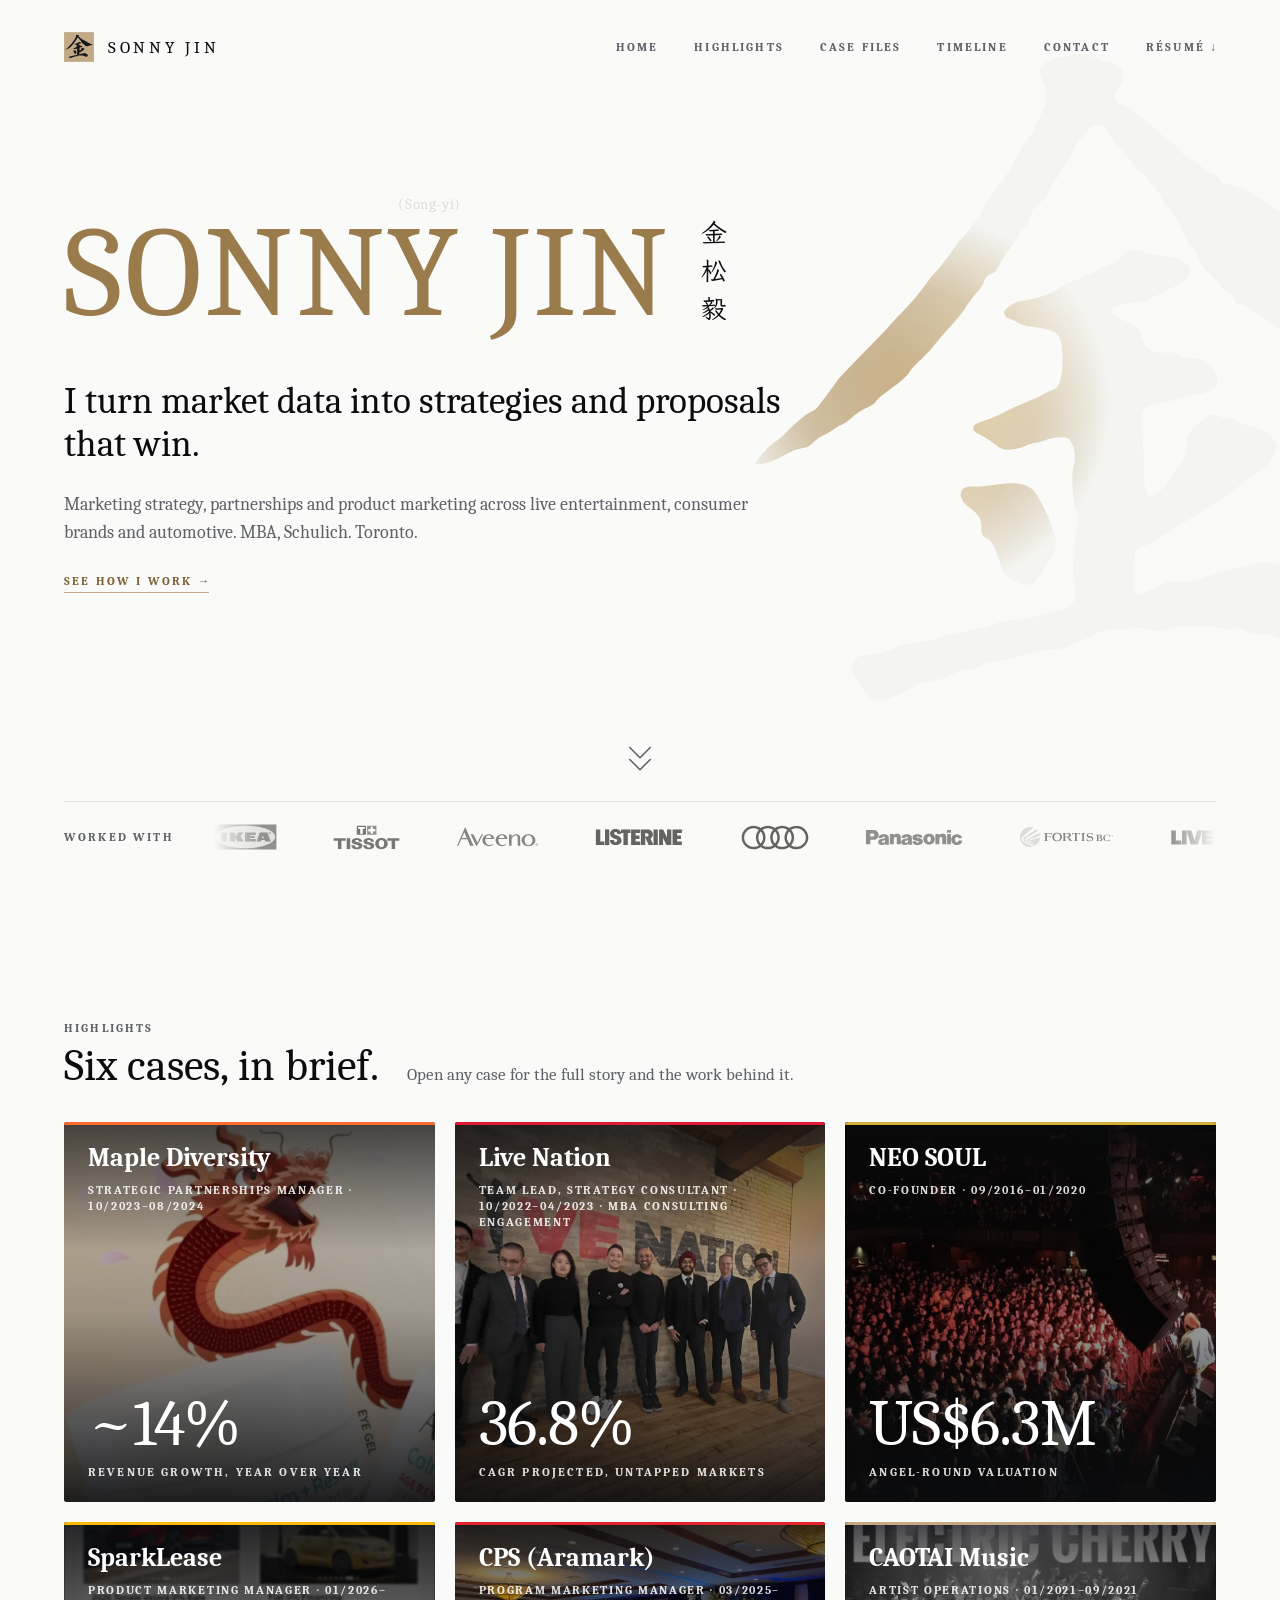
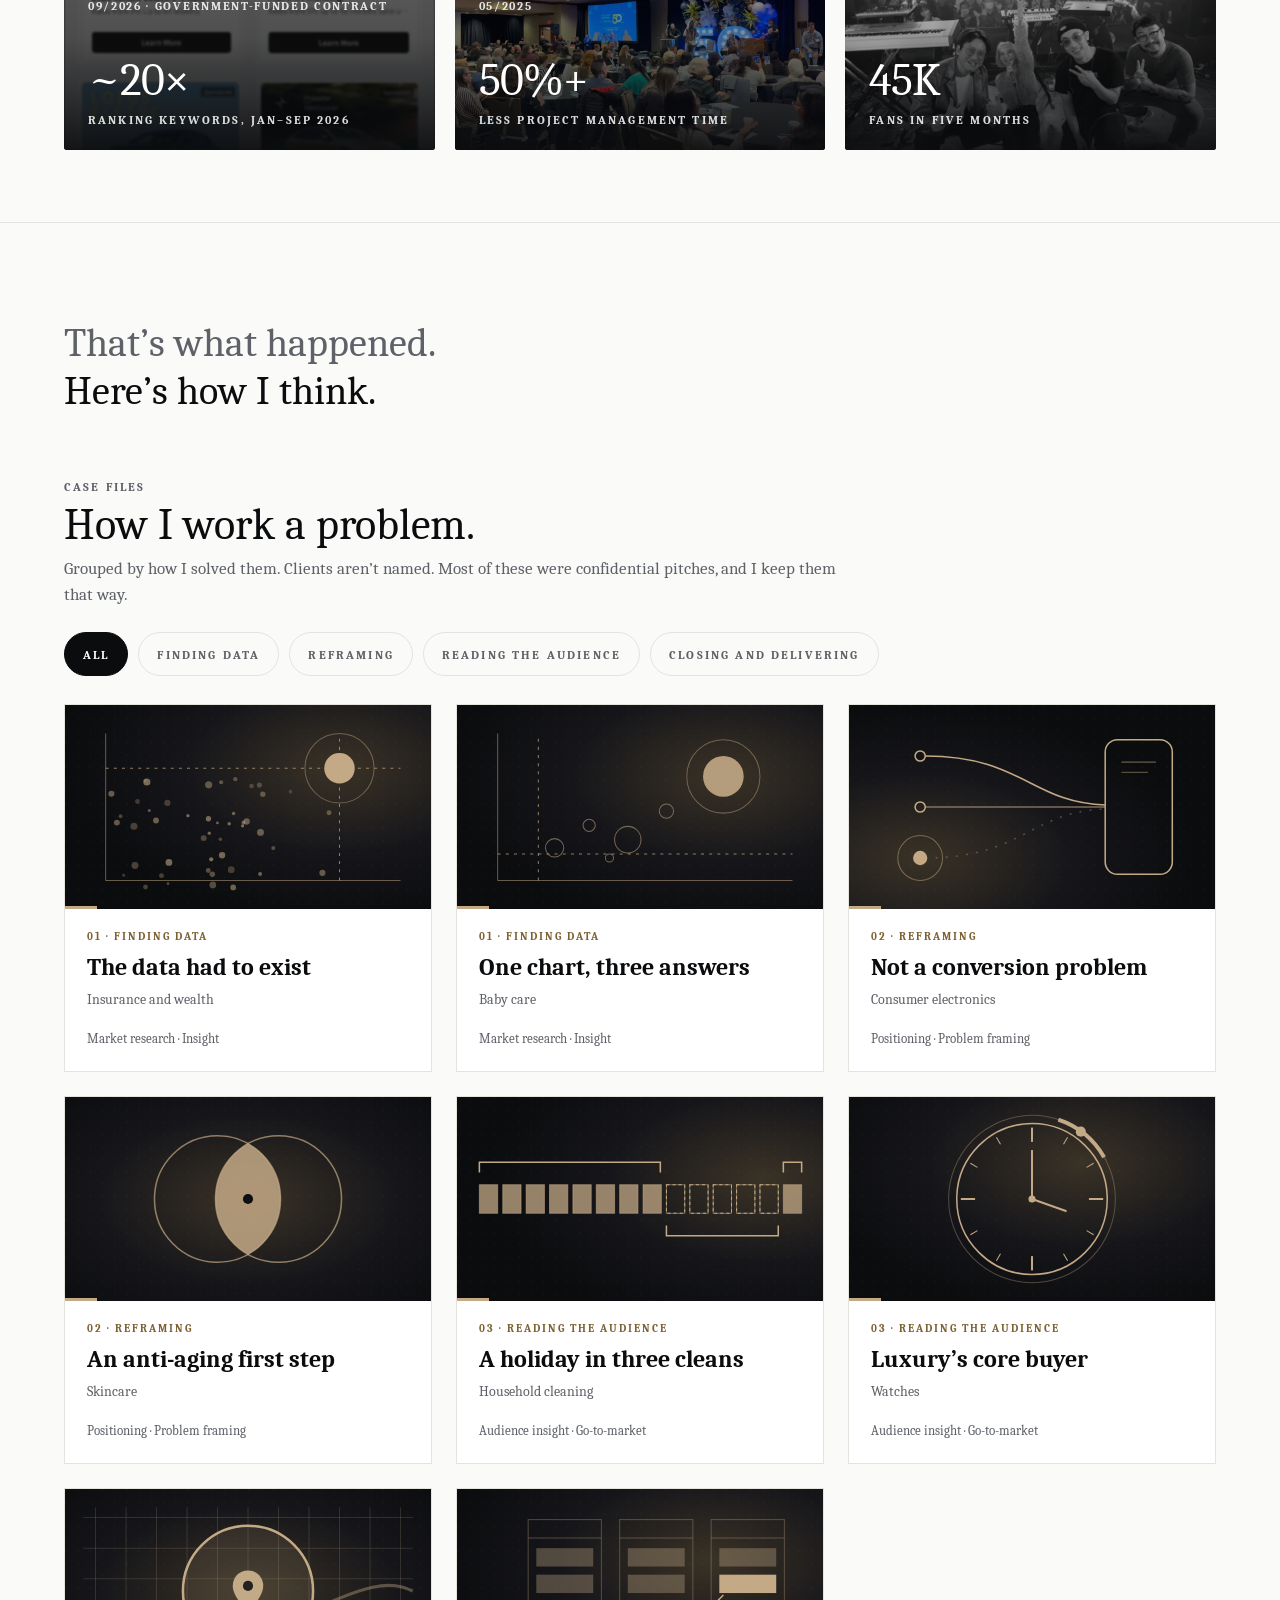
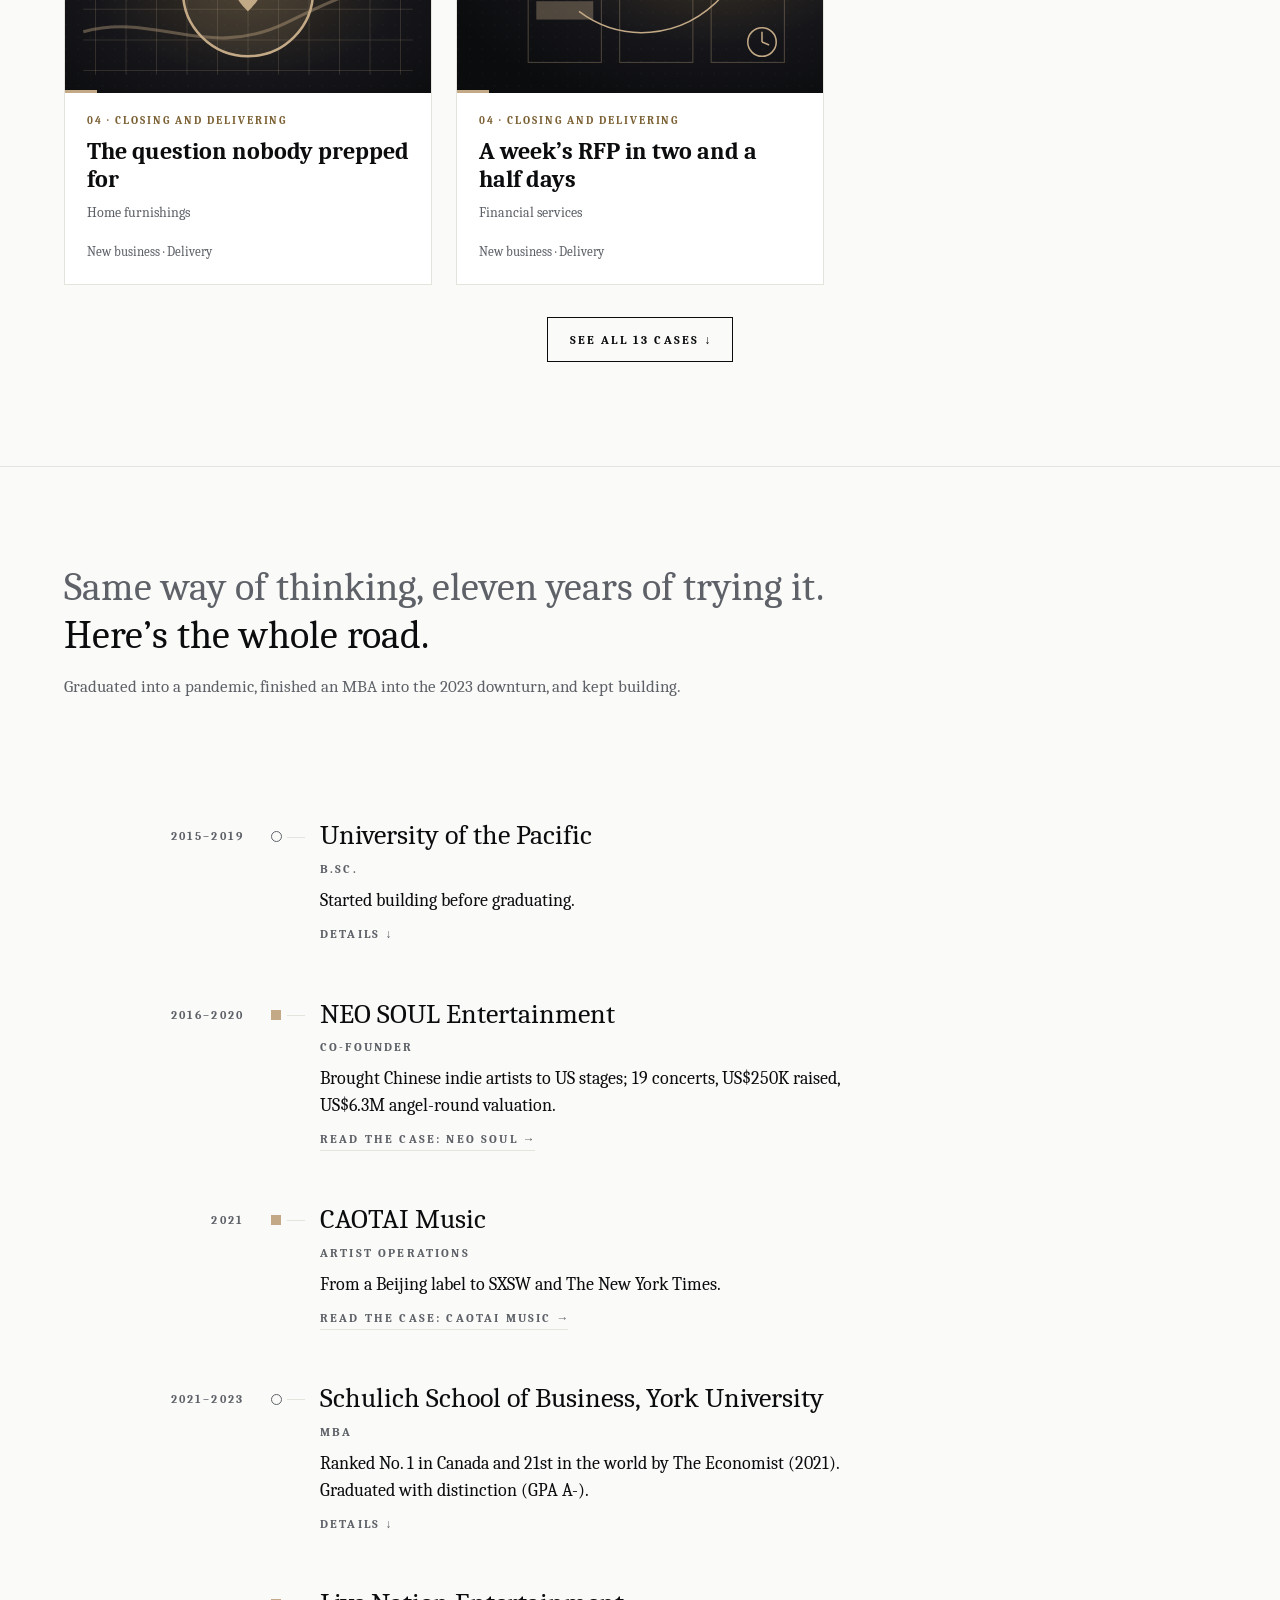
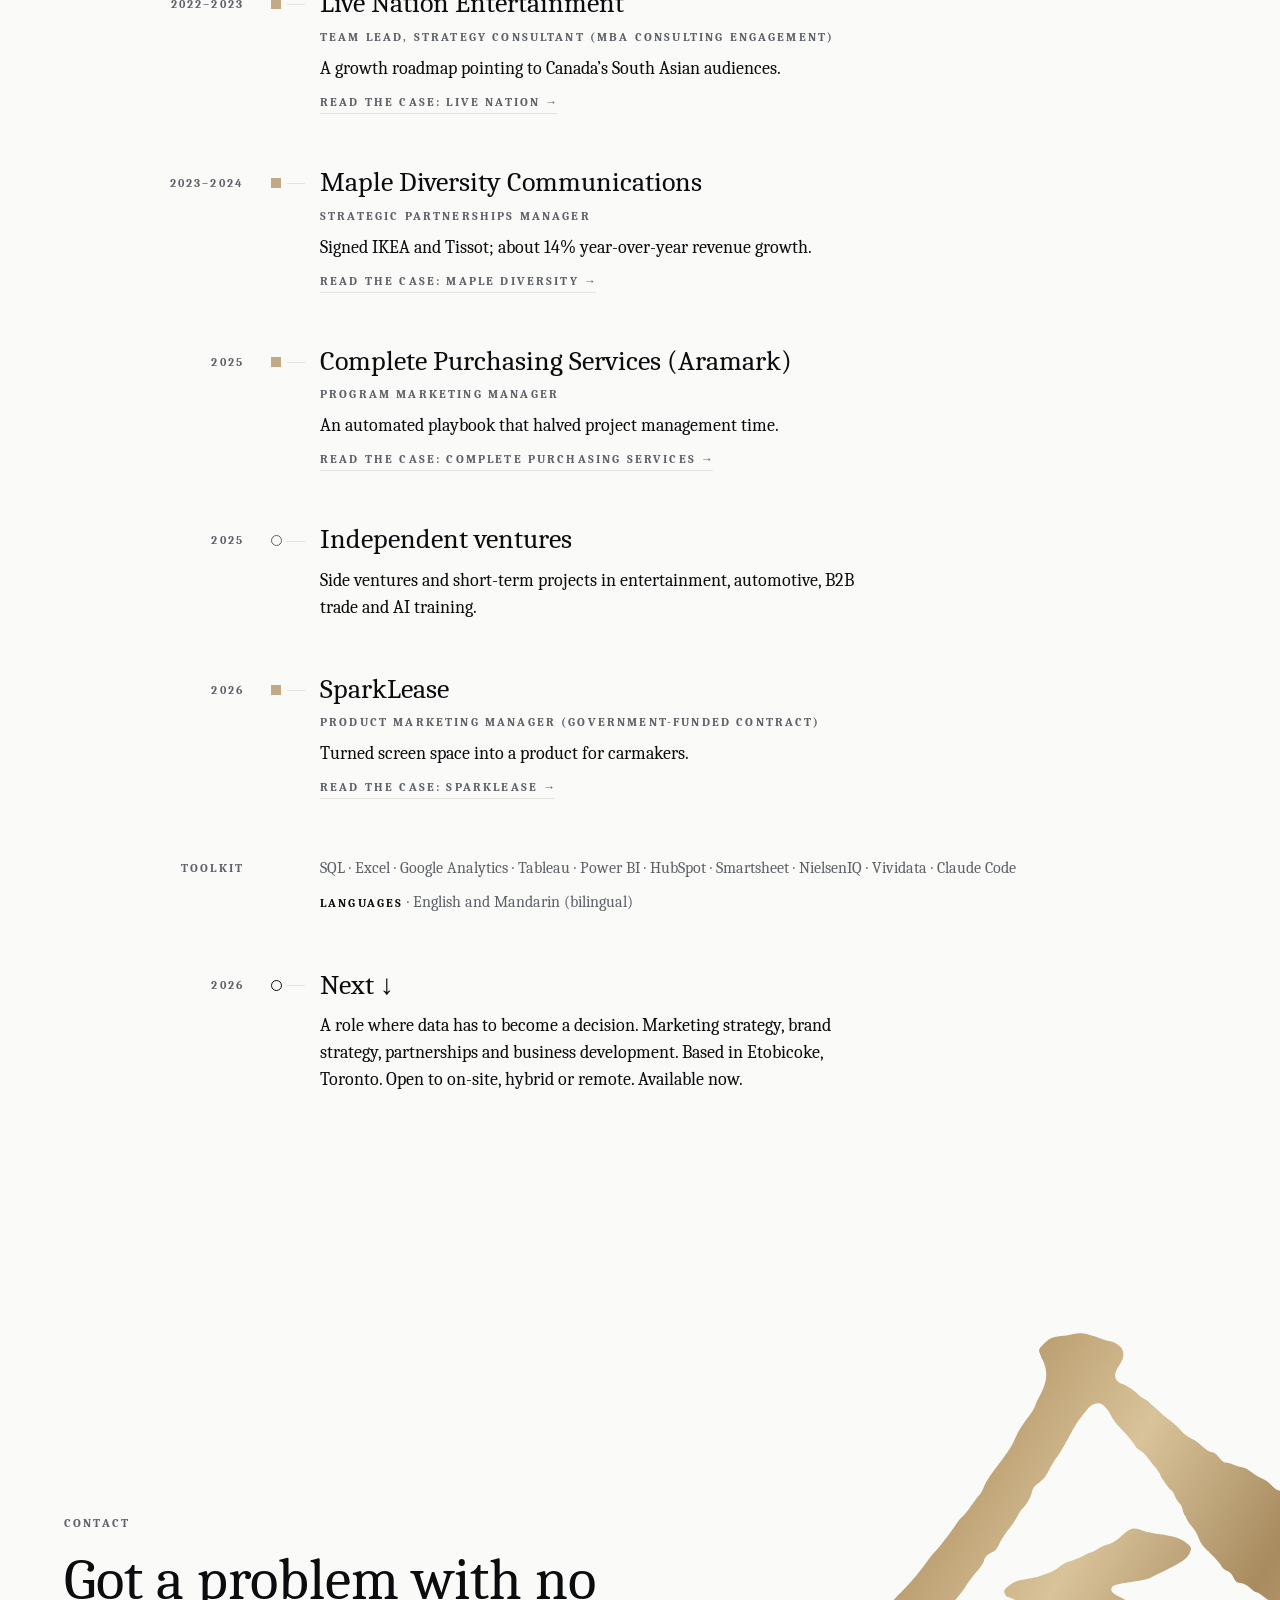
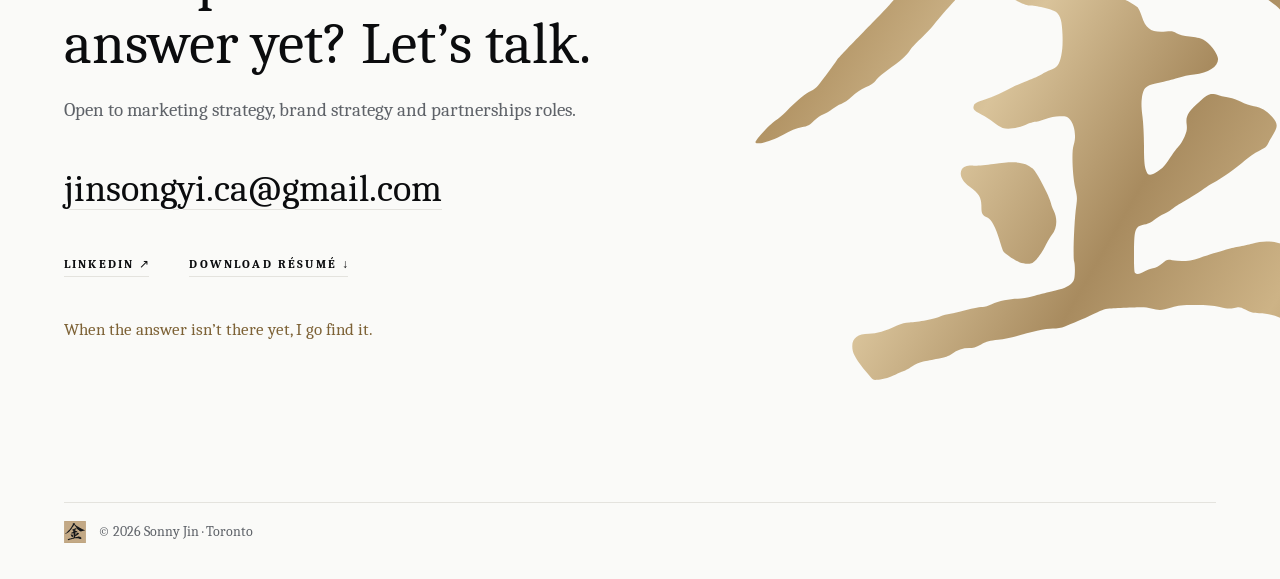
==== commit 2aaf7ef9: "Case files: clearer anti-aging and electronics diagrams - Anti-aging: two overlapping circles (what " ====
--- a/index.html
+++ b/index.html
@@ -395,7 +395,7 @@
               <h3 class="kfh" id="how-not-a-conversion-problem-h">Not a conversion problem</h3>
               <ol class="kfsteps"><li class="kfs" data-n="1"><button class="kfsb" type="button" aria-controls="not-a-conversion-problem-s1"><span class="kfsn">01</span><span class="kfsl caps">The question</span></button><div class="kfsx" id="not-a-conversion-problem-s1"><p>An electronics brand wanted more people to reach its product pages through its WeChat account. The content was good, and the brand liked it. Traffic still stayed low.</p></div></li><li class="kfs" data-n="2"><button class="kfsb" type="button" aria-controls="not-a-conversion-problem-s2"><span class="kfsn">02</span><span class="kfsl caps">Where I looked</span></button><div class="kfsx" id="not-a-conversion-problem-s2"><p>I took the account apart by media type: owned, earned and paid. The content and the path to the product pages held up. Nothing paid was sending people to the account.</p></div></li><li class="kfs" data-n="3"><button class="kfsb" type="button" aria-controls="not-a-conversion-problem-s3"><span class="kfsn">03</span><span class="kfsl caps">What I saw</span></button><div class="kfsx" id="not-a-conversion-problem-s3"><p>Hardly anyone in Canada knew the account existed. It was a discovery problem, not a conversion problem. Fix the way in, and conversion follows.</p></div></li></ol>
             </div>
-            <div class="kfvis dia"><svg class="kfdia" viewBox="20 84 700 484" role="img" aria-label="Diagram: owned, earned and paid media flowing into a brand account. The paid line is empty and marked as the gap." font-family="Caladea,Cambria,Georgia,serif"><g data-s="1"><rect x="470" y="100" width="210" height="390" rx="28" fill="#FFFFFF" stroke="#0B0C0E" stroke-width="1.5"/><rect x="494" y="140" width="162" height="22" fill="#F0EFEA"/><rect x="494" y="180" width="162" height="90" fill="#F4F4F0"/><rect x="494" y="286" width="120" height="10" fill="#E4E3DE"/><rect x="494" y="306" width="150" height="10" fill="#E4E3DE"/><rect x="494" y="326" width="100" height="10" fill="#E4E3DE"/><text x="575" y="410" font-size="15" font-weight="700" fill="#0B0C0E" text-anchor="middle">The account</text><text x="575" y="434" font-size="12" fill="#5E6268" text-anchor="middle">good content, few visitors</text></g><g data-s="2"><g class=""><rect x="40" y="100" width="220" height="80" fill="#FFFFFF" stroke="#E4E3DE" stroke-width="1.5"/><text x="64" y="134" font-size="17" font-weight="700" fill="#0B0C0E">Owned</text><text x="64" y="158" font-size="13" fill="#5E6268">content holds up</text></g><g class=""><rect x="40" y="250" width="220" height="80" fill="#FFFFFF" stroke="#E4E3DE" stroke-width="1.5"/><text x="64" y="284" font-size="17" font-weight="700" fill="#0B0C0E">Earned</text><text x="64" y="308" font-size="13" fill="#5E6268"></text></g><g class=""><rect x="40" y="400" width="220" height="80" fill="#FFFFFF" stroke="#E4E3DE" stroke-width="1.5"/><text x="64" y="434" font-size="17" font-weight="700" fill="#0B0C0E">Paid</text><text x="64" y="458" font-size="13" fill="#5E6268">nothing sending people</text></g><path class="dw flow" pathLength="1" d="M260 140 C 370 140, 380 280, 470 290" fill="none" stroke="#0B0C0E" stroke-width="2"/><path class="dw" pathLength="1" d="M260 290 L 470 300" fill="none" stroke="#A9ACB0" stroke-width="2"/><path d="M260 440 C 370 440, 380 320, 470 310" fill="none" stroke="#D5D3CC" stroke-width="2" stroke-dasharray="2 8"/></g><g data-s="3"><rect x="32" y="392" width="236" height="96" fill="none" stroke="#9A7B4C" stroke-width="3"/><text x="40" y="530" font-size="22" font-weight="700" fill="#7D6236">Nobody knew it existed.</text><text x="40" y="554" font-size="14" fill="#5E6268">A discovery problem, not a conversion problem.</text></g></svg></div>
+            <div class="kfvis dia"><svg class="kfdia" viewBox="20 84 700 484" role="img" aria-label="Diagram: owned media sends a steady flow into the brand account, earned a thin one, and paid nothing. The empty paid line is marked as the gap." font-family="Caladea,Cambria,Georgia,serif"><g data-s="1"><rect x="470" y="100" width="210" height="390" rx="28" fill="#FFFFFF" stroke="#0B0C0E" stroke-width="1.5"/><rect x="494" y="140" width="162" height="22" fill="#F0EFEA"/><rect x="494" y="180" width="162" height="90" fill="#F4F4F0"/><rect x="494" y="286" width="120" height="10" fill="#E4E3DE"/><rect x="494" y="306" width="150" height="10" fill="#E4E3DE"/><rect x="494" y="326" width="100" height="10" fill="#E4E3DE"/><text x="575" y="410" font-size="15" font-weight="700" fill="#0B0C0E" text-anchor="middle">The account</text><text x="575" y="434" font-size="12" fill="#5E6268" text-anchor="middle">good content, few visitors</text></g><g data-s="2"><rect x="40" y="100" width="220" height="80" fill="#FFFFFF" stroke="#E4E3DE" stroke-width="1.5"/><text x="64" y="134" font-size="17" font-weight="700" fill="#0B0C0E">Owned</text><text x="64" y="158" font-size="13" fill="#5E6268">content holds up</text><rect x="40" y="250" width="220" height="80" fill="#FFFFFF" stroke="#E4E3DE" stroke-width="1.5"/><text x="64" y="284" font-size="17" font-weight="700" fill="#0B0C0E">Earned</text><rect x="64" y="297" width="132" height="9" rx="4.5" fill="#E4E3DE"/><rect x="64" y="311" width="84" height="9" rx="4.5" fill="#ECEBE6"/><rect x="40" y="400" width="220" height="80" fill="#FFFFFF" stroke="#E4E3DE" stroke-width="1.5"/><text x="64" y="434" font-size="17" font-weight="700" fill="#0B0C0E">Paid</text><text x="64" y="458" font-size="13" fill="#5E6268">nothing sending people</text><path class="dw" pathLength="1" d="M260 140 C 372 140, 372 300, 460 300" fill="none" stroke="#0B0C0E" stroke-width="7" stroke-linecap="round"/><path class="dw" pathLength="1" d="M260 290 C 360 290, 380 300, 460 300" fill="none" stroke="#A9ACB0" stroke-width="3" stroke-linecap="round"/><path d="M260 440 C 372 440, 372 300, 460 300" fill="none" stroke="#D5D3CC" stroke-width="1.5" stroke-dasharray="2 7"/><path class="kfdot fast" d="M260 140 C 372 140, 372 300, 460 300" fill="none" stroke="#FFFFFF" stroke-width="4" stroke-linecap="round" stroke-dasharray="0 22"/><path class="kfdot slow" d="M260 290 C 360 290, 380 300, 460 300" fill="none" stroke="#0B0C0E" stroke-width="4" stroke-linecap="round" stroke-dasharray="0 44"/><path d="M458 290 L476 300 L458 310 Z" fill="#0B0C0E"/></g><g data-s="3"><rect x="32" y="392" width="236" height="96" fill="none" stroke="#9A7B4C" stroke-width="3"/><path class="kfblink" d="M260 440 C 372 440, 372 300, 460 300" fill="none" stroke="#9A7B4C" stroke-width="3" stroke-dasharray="2 7"/><text x="40" y="530" font-size="22" font-weight="700" fill="#7D6236">Nobody knew it existed.</text><text x="40" y="554" font-size="14" fill="#5E6268">A discovery problem, not a conversion problem.</text></g></svg></div>
           </div>
         </article>
         <article class="kfe" id="how-an-anti-aging-first-step" data-g="reframe" aria-labelledby="how-an-anti-aging-first-step-h">
@@ -411,7 +411,7 @@
               <h3 class="kfh" id="how-an-anti-aging-first-step-h">An anti-aging first step</h3>
               <ol class="kfsteps"><li class="kfs" data-n="1"><button class="kfsb" type="button" aria-controls="an-anti-aging-first-step-s1"><span class="kfsn">01</span><span class="kfsl caps">The question</span></button><div class="kfsx" id="an-anti-aging-first-step-s1"><p>A skincare brand was launching an oat-based anti-aging line and asked how to position it for Chinese Canadians, and who to talk to.</p></div></li><li class="kfs" data-n="2"><button class="kfsb" type="button" aria-controls="an-anti-aging-first-step-s2"><span class="kfsn">02</span><span class="kfsl caps">Where I looked</span></button><div class="kfsx" id="an-anti-aging-first-step-s2"><p>At the product first, then at who buys the brand. Census data showed Chinese Canadian birth rates below the national average, so talking only to parents would miss most of the audience. Reviews and consumer research showed many young adults, especially those with sensitive skin, already using the brand’s baby line on themselves.</p></div></li><li class="kfs" data-n="3"><button class="kfsb" type="button" aria-controls="an-anti-aging-first-step-s3"><span class="kfsn">03</span><span class="kfsl caps">What I saw</span></button><div class="kfsx" id="an-anti-aging-first-step-s3"><p>For this audience, the brand’s equity was its baby line, and “safe for a baby” meant “safe for me.” The same oat ingredient runs through the baby line and the new product, so the link was already there.</p><p>The audience was people who hadn’t started anti-aging yet, or had tried retinol and couldn’t take it. Starting anti-aging is an anxious purchase, not an exciting one. So the line was an entry, not an upgrade: a first anti-aging step, without retinol’s irritation, from a brand they already trusted with babies.</p></div></li></ol>
             </div>
-            <div class="kfvis"><svg class="kfart" viewBox="0 0 360 200" role="img" aria-label="Drawing for An anti-aging first step"><defs><radialGradient id="g-d-an-anti-aging-first-step" cx="0.256" cy="0.750" r="0.75"><stop offset="0" stop-color="#3A3226"/><stop offset=".55" stop-color="#16161A"/><stop offset="1" stop-color="#0B0C0E"/></radialGradient><pattern id="p-d-an-anti-aging-first-step" width="12" height="12" patternUnits="userSpaceOnUse"><circle cx="1" cy="1" r=".6" fill="#FFFFFF" fill-opacity=".07"/></pattern></defs><rect width="360" height="200" fill="url(#g-d-an-anti-aging-first-step)"/><rect width="360" height="200" fill="url(#p-d-an-anti-aging-first-step)"/><g data-s="1"><path class="dw" pathLength="1" d="M40 170 H100 V136 H160 V102 H220 V68 H280 V34 H330" fill="none" stroke="#C3A986" stroke-width="1.5" stroke-opacity=".55"/></g><g data-s="2"><path d="M190 120 c 22 -30 52 -34 70 -30 c -4 22 -26 50 -70 30 z" fill="none" stroke="#C3A986" stroke-width="1.5"/><line x1="190" y1="120" x2="238" y2="98" stroke="#C3A986" stroke-opacity=".6"/></g><g data-s="3"><rect x="40" y="136" width="60" height="34" fill="#C3A986" fill-opacity=".85"/><circle cx="70" cy="122" r="5" fill="#C3A986"/><circle cx="70" cy="122" r="16" fill="none" stroke="#C3A986" stroke-opacity=".45"/></g></svg></div>
+            <div class="kfvis dia"><svg class="kfdia" viewBox="60 84 620 466" role="img" aria-label="Two overlapping circles: what this audience already trusts (the brand’s baby line, gentle, oat) and what they need now (first signs of aging, sensitive skin, retinol too harsh). The new oat line sits in the overlap as a first anti-aging step." font-family="Caladea,Cambria,Georgia,serif"><g data-s="1"><rect x="358" y="262" width="24" height="44" rx="6" fill="#FFFFFF" stroke="#0B0C0E" stroke-width="1.5"/><rect x="363" y="250" width="14" height="12" fill="#0B0C0E"/><text x="370" y="330" font-size="13" font-weight="700" fill="#0B0C0E" text-anchor="middle">New oat</text><text x="370" y="347" font-size="13" font-weight="700" fill="#0B0C0E" text-anchor="middle">anti-aging line</text><g class="kfq"><text x="396" y="262" font-size="30" font-weight="700" fill="#9A7B4C">?</text><text x="370" y="380" font-size="13" fill="#5E6268" text-anchor="middle">Who is it for?</text></g></g><g data-s="2"><circle class="dw" pathLength="1" cx="270" cy="300" r="170" fill="none" stroke="#0B0C0E" stroke-width="1.5"/><circle class="dw" pathLength="1" cx="470" cy="300" r="170" fill="none" stroke="#0B0C0E" stroke-width="1.5"/><text x="230" y="112" font-size="17" font-weight="700" fill="#0B0C0E" text-anchor="middle">What they already trust</text><text x="510" y="112" font-size="17" font-weight="700" fill="#0B0C0E" text-anchor="middle">What they need now</text><text x="128" y="244" font-size="15" fill="#0B0C0E" text-anchor="start">The brand’s baby line,</text><text x="128" y="270" font-size="15" fill="#0B0C0E" text-anchor="start">used on their own skin</text><text x="128" y="296" font-size="15" fill="#0B0C0E" text-anchor="start">Gentle, safe for a baby</text><text x="128" y="322" font-size="15" fill="#0B0C0E" text-anchor="start">Oat</text><text x="612" y="244" font-size="15" fill="#0B0C0E" text-anchor="end">First signs of aging</text><text x="612" y="270" font-size="15" fill="#0B0C0E" text-anchor="end">Sensitive skin</text><text x="612" y="296" font-size="15" fill="#0B0C0E" text-anchor="end">Retinol is too harsh</text><text x="612" y="322" font-size="15" fill="#0B0C0E" text-anchor="end">Oat, in the new line</text><g fill="none" stroke="#A88B5F" stroke-width="1.5"><path d="M214 426 V378"/><ellipse cx="208" cy="388" rx="4" ry="7" transform="rotate(-30 208 388)"/><ellipse cx="220" cy="388" rx="4" ry="7" transform="rotate(30 220 388)"/><ellipse cx="208" cy="400" rx="4" ry="7" transform="rotate(-30 208 400)"/><ellipse cx="220" cy="400" rx="4" ry="7" transform="rotate(30 220 400)"/><ellipse cx="208" cy="412" rx="4" ry="7" transform="rotate(-30 208 412)"/><ellipse cx="220" cy="412" rx="4" ry="7" transform="rotate(30 220 412)"/></g><g fill="none" stroke="#A88B5F" stroke-width="1.5"><path d="M526 426 V378"/><ellipse cx="520" cy="388" rx="4" ry="7" transform="rotate(-30 520 388)"/><ellipse cx="532" cy="388" rx="4" ry="7" transform="rotate(30 532 388)"/><ellipse cx="520" cy="400" rx="4" ry="7" transform="rotate(-30 520 400)"/><ellipse cx="532" cy="400" rx="4" ry="7" transform="rotate(30 532 400)"/><ellipse cx="520" cy="412" rx="4" ry="7" transform="rotate(-30 520 412)"/><ellipse cx="532" cy="412" rx="4" ry="7" transform="rotate(30 532 412)"/></g></g><g data-s="3"><path d="M370 162.5 A170 170 0 0 1 370 437.5 A170 170 0 0 1 370 162.5 Z" fill="#9A7B4C" fill-opacity=".22"/><path class="dw" pathLength="1" d="M370 162.5 A170 170 0 0 1 370 437.5 A170 170 0 0 1 370 162.5 Z" fill="none" stroke="#9A7B4C" stroke-width="2.5"/><text x="370" y="508" font-size="20" font-weight="700" fill="#7D6236" text-anchor="middle">A first anti-aging step</text><text x="370" y="532" font-size="14" fill="#5E6268" text-anchor="middle">No retinol irritation, from a brand they trust with babies.</text></g></svg></div>
           </div>
         </article>
         <article class="kfe" id="how-a-holiday-in-three-cleans" data-g="aud" aria-labelledby="how-a-holiday-in-three-cleans-h">
--- a/css/site.css
+++ b/css/site.css
@@ -370,6 +370,13 @@
 .kfup:focus-visible{outline:2px solid var(--ink);outline-offset:3px}
 .kfup.beckon{border-color:var(--gold-text);background:#FBF7F0;animation:kfbeckon 1.8s ease-in-out .4s infinite}
 .kfup.beckon .kfupa{animation:kfnudge 1.8s ease-in-out .4s infinite}
+.js .kfvis.r2 .kfdot.fast{animation:kfflow22 .9s linear infinite}
+.js .kfvis.r2 .kfdot.slow{animation:kfflow44 3.2s linear infinite}
+.js .kfvis.r3 .kfblink{animation:kfblink .5s ease-in-out .3s 3 both}
+.js .kfvis.r3 .kfq{opacity:0}
+@keyframes kfflow22{to{stroke-dashoffset:-22}}
+@keyframes kfflow44{to{stroke-dashoffset:-44}}
+@keyframes kfblink{0%,100%{opacity:1}50%{opacity:.15}}
 @keyframes kfrise{from{opacity:0;transform:translateY(14px)}to{opacity:1;transform:none}}
 @keyframes kfsheet{from{opacity:0;transform:scale(.985)}to{opacity:1;transform:none}}
 @keyframes kfnum{from{opacity:0;transform:translateX(60px)}to{opacity:1;transform:none}}
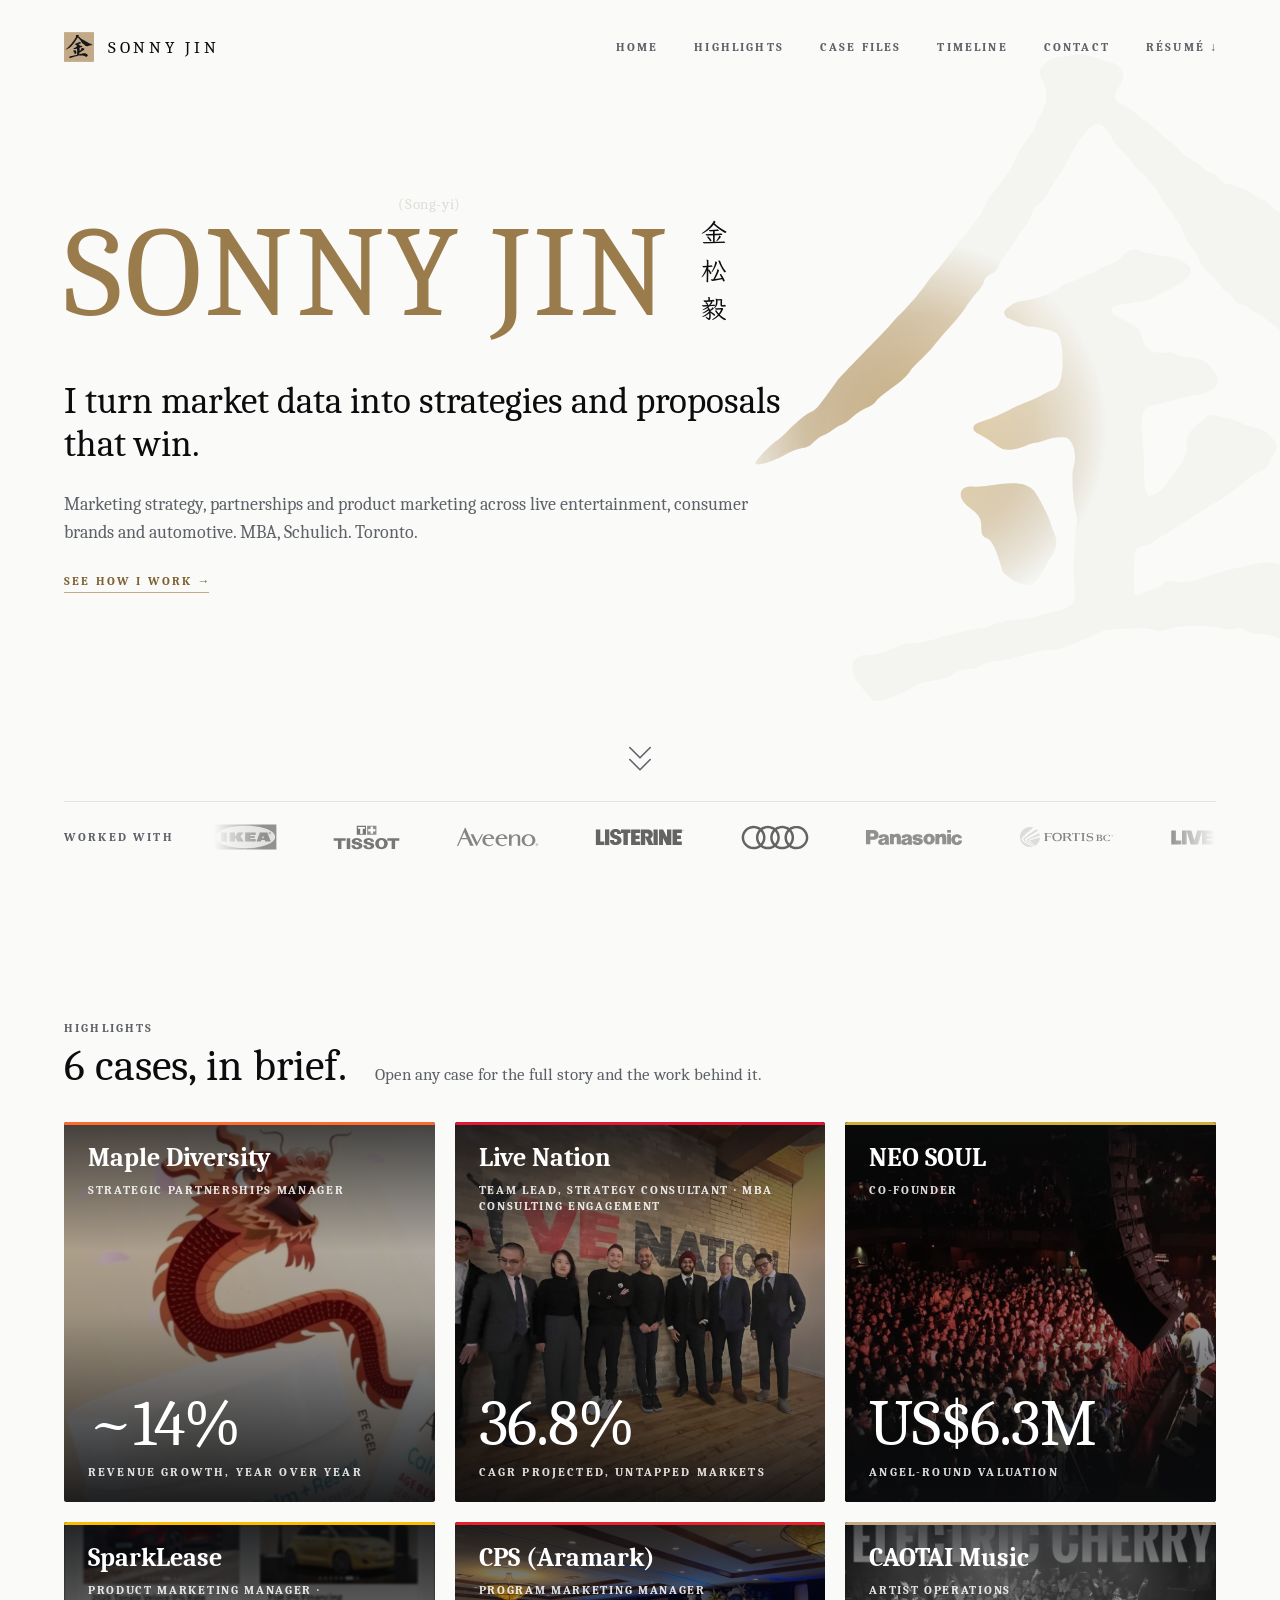
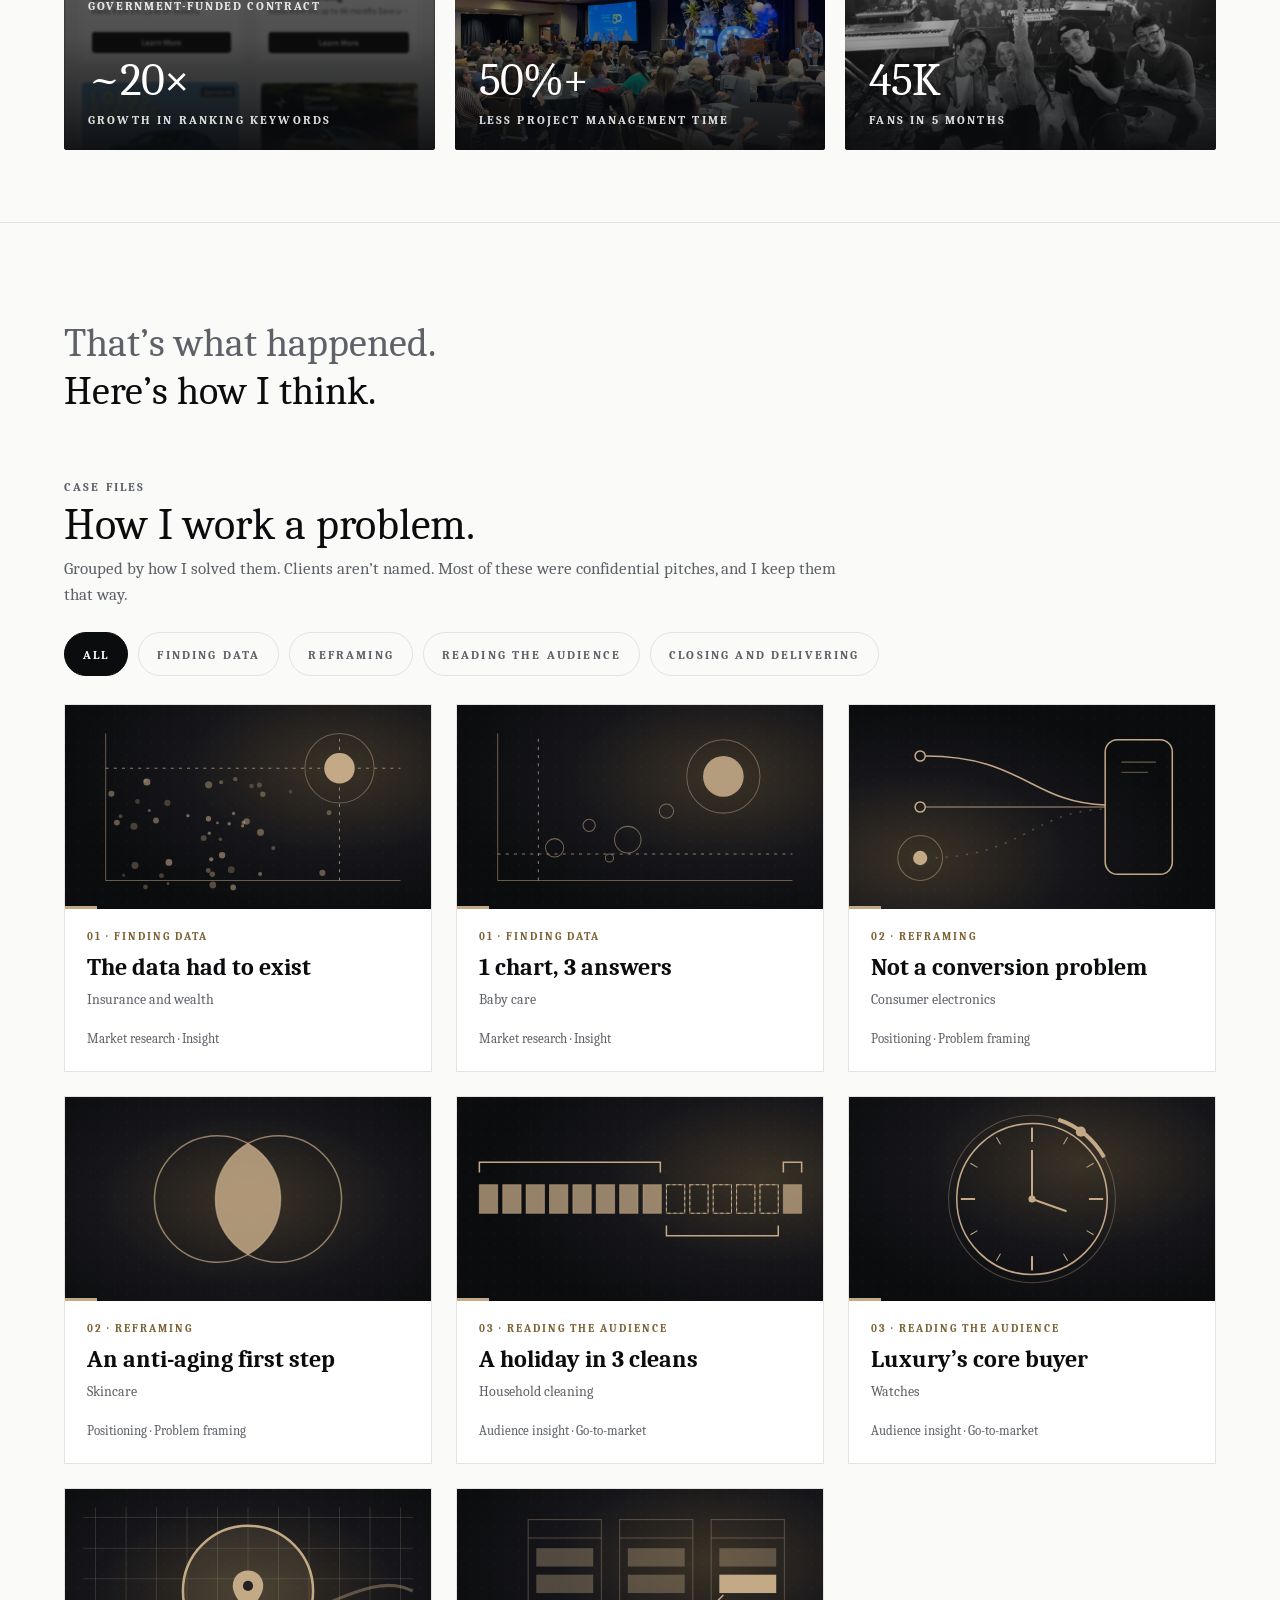
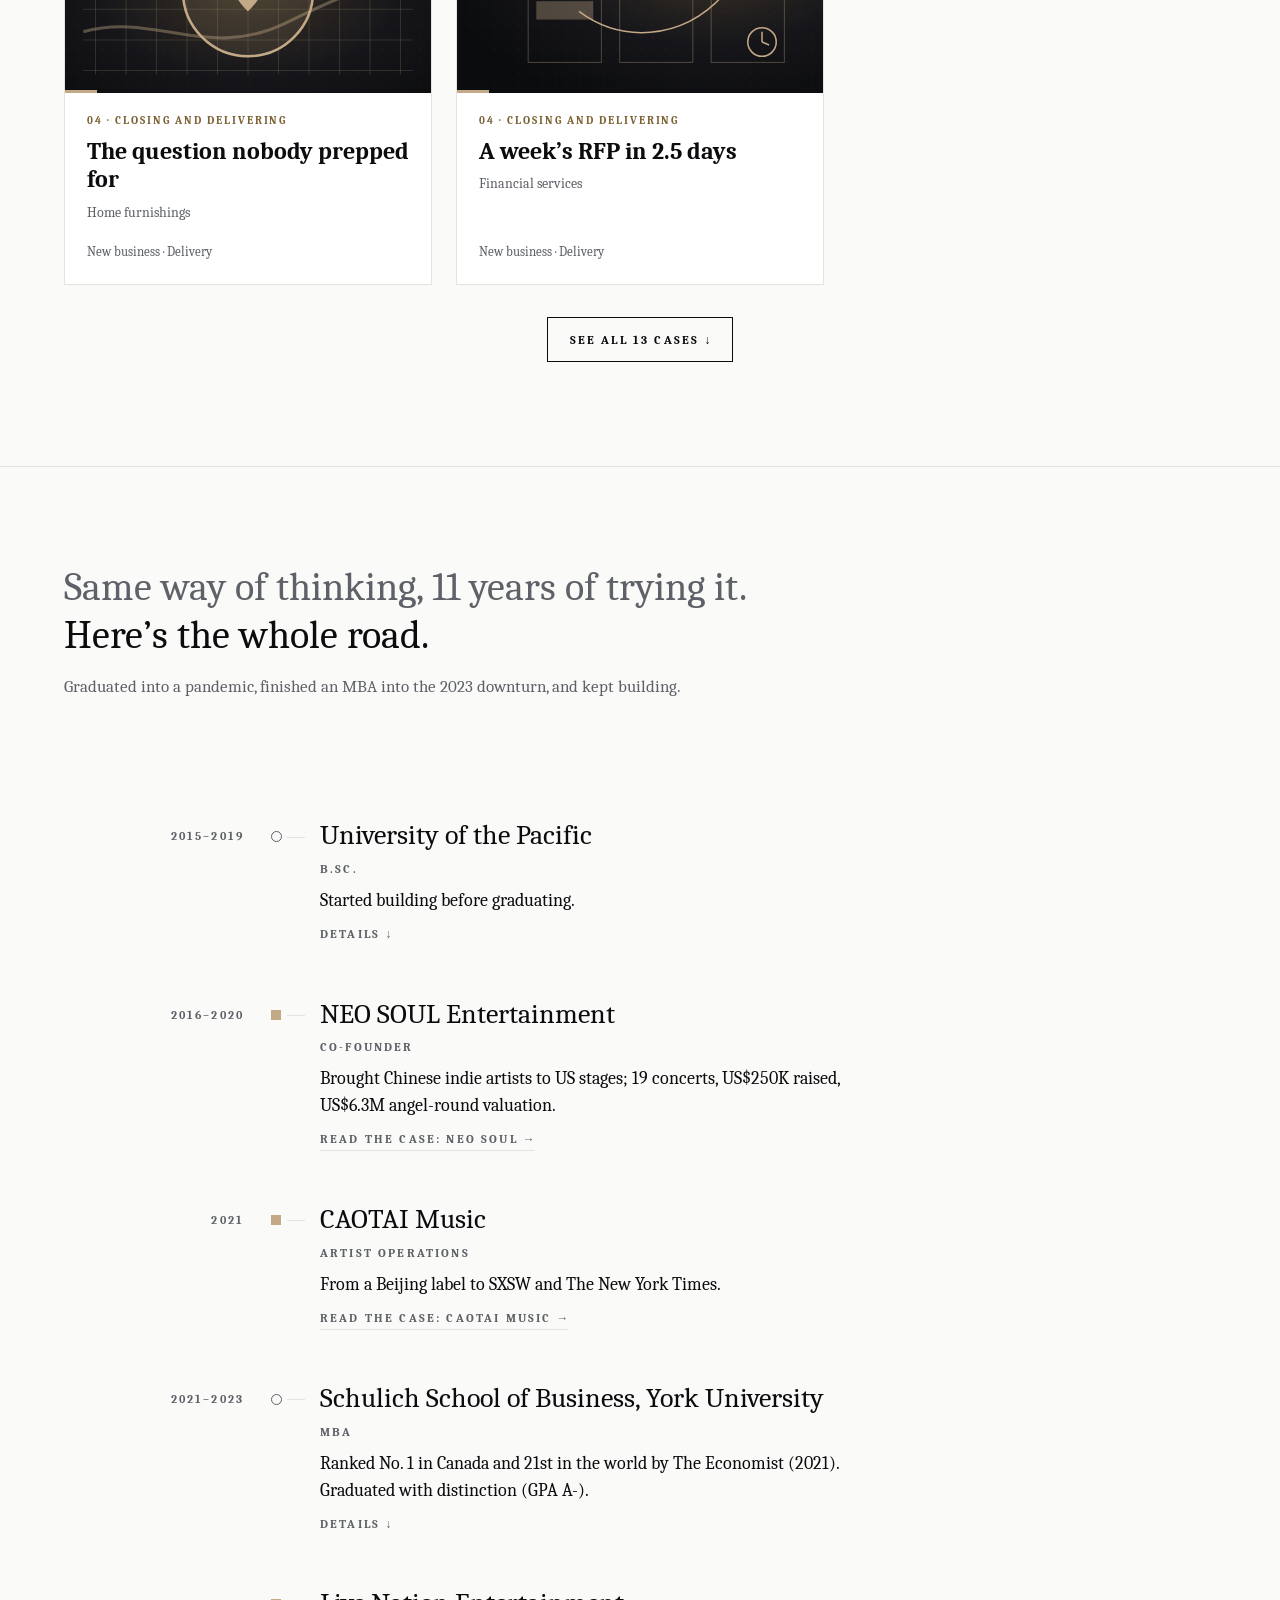
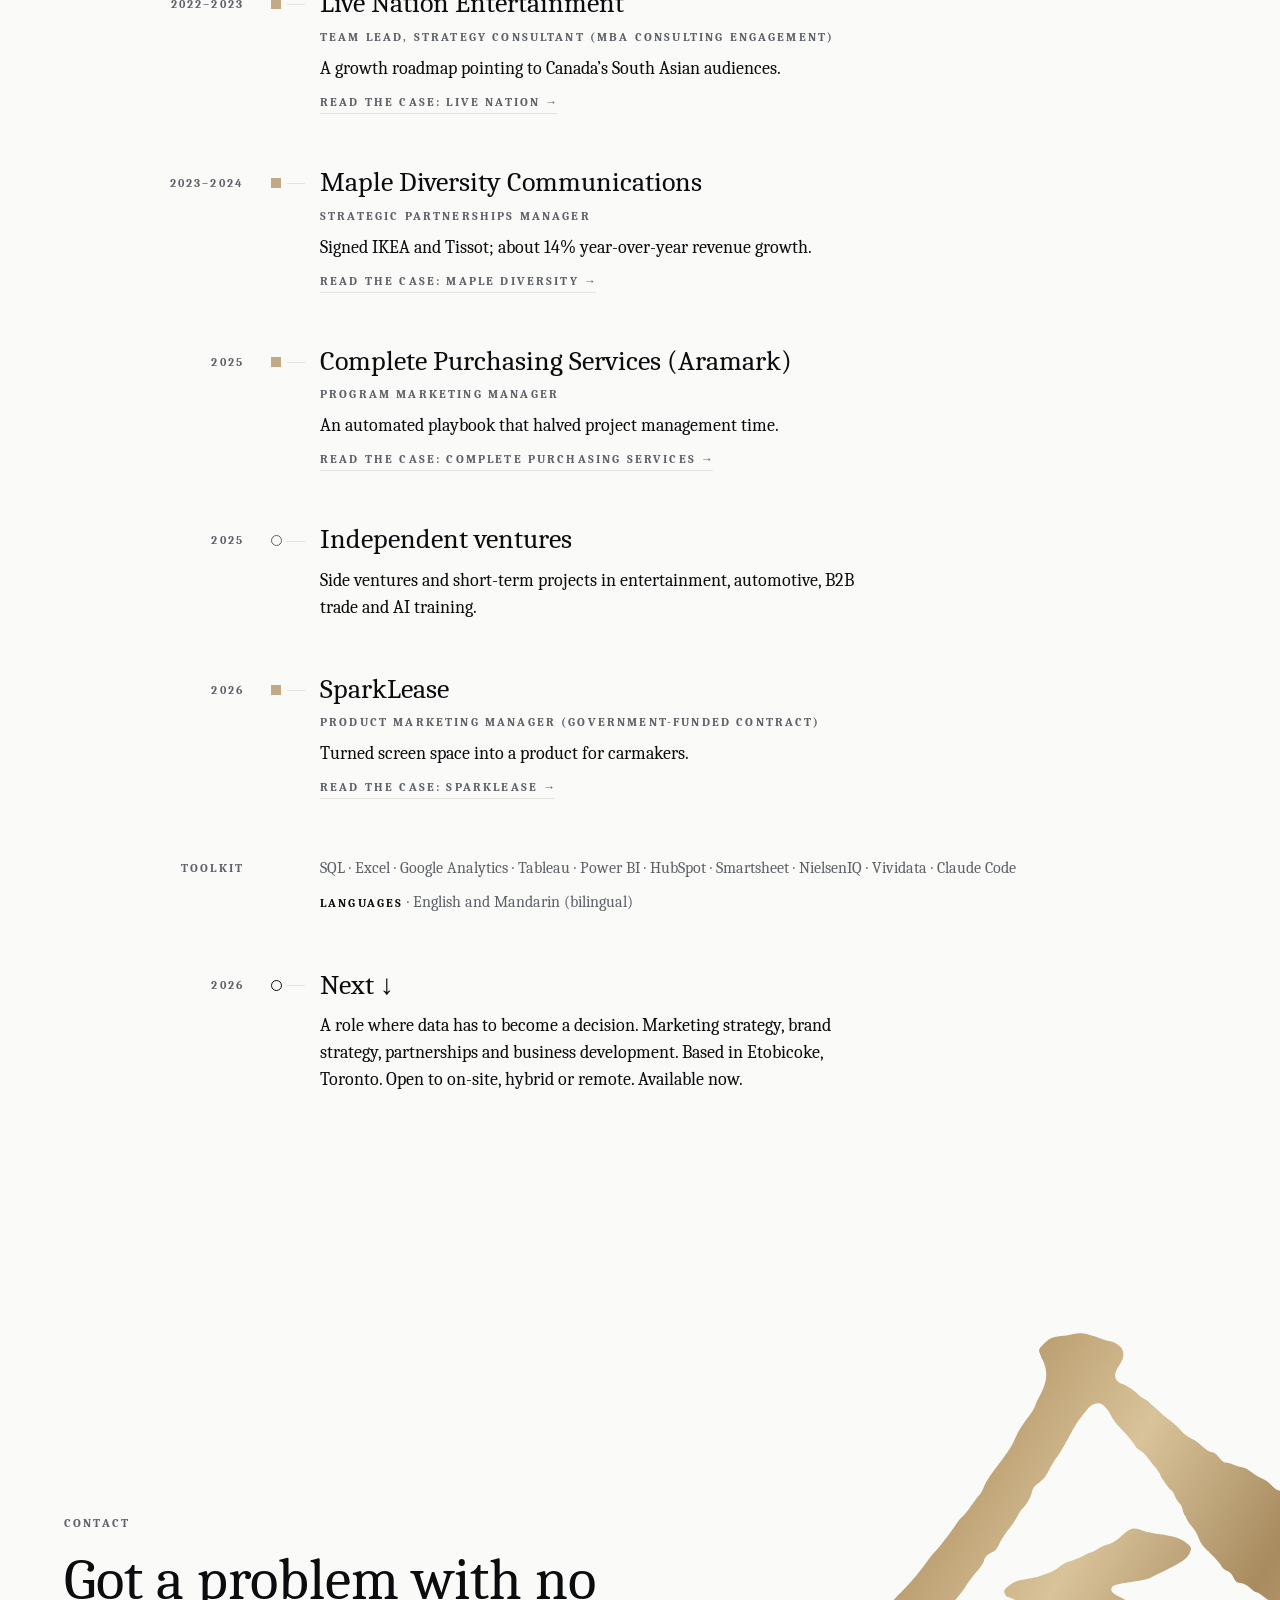
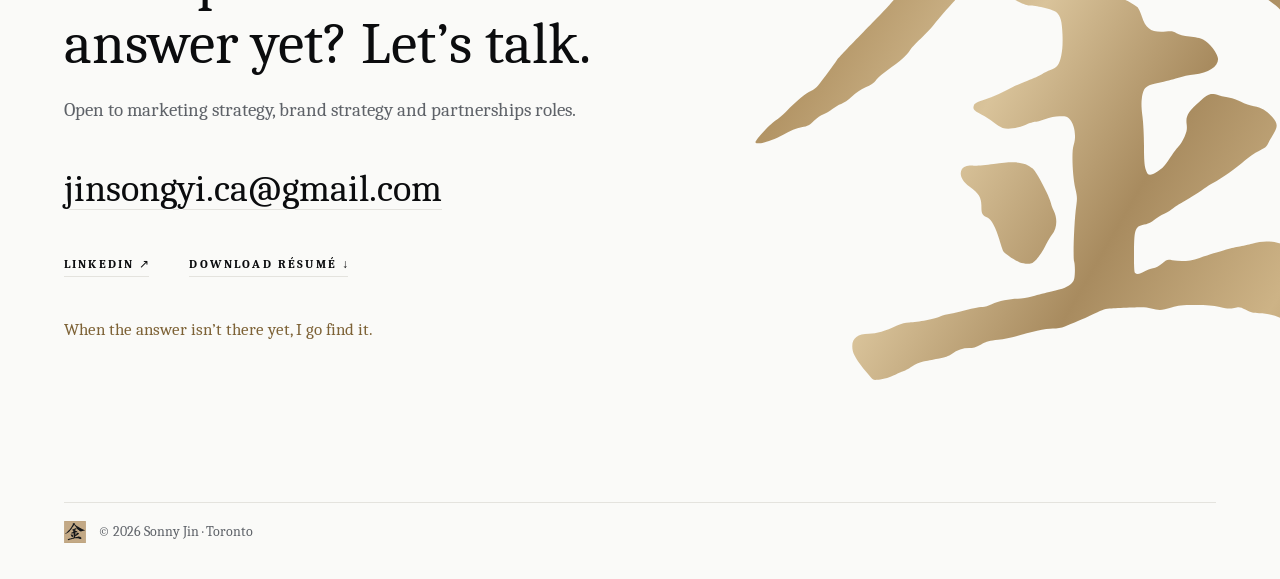
==== commit 2bbb61e1: "Phone fixes, digits for numbers, no dates on Highlights cards - Opening 金: ghost and light wait for " ====
--- a/index.html
+++ b/index.html
@@ -51,48 +51,48 @@
   </section>
 
   <section class="hl" id="highlights" aria-labelledby="hl-h">
-    <div class="hlh"><p class="caps kicker">Highlights</p><h2 id="hl-h">Six cases, in brief.</h2><p class="hlsub">Open any case for the full story and the work behind it.</p></div>
+    <div class="hlh"><p class="caps kicker">Highlights</p><h2 id="hl-h">6 cases, in brief.</h2><p class="hlsub">Open any case for the full story and the work behind it.</p></div>
     <ul class="cards" role="list">
       <li class="card big" style="--acc:#FF6B2C">
         <a class="cd" href="#case-maple" data-i="0" aria-haspopup="dialog">
           <img class="cimg" src="img/hero/maple.webp" width="795" height="1420" style="object-position:50% 22%" loading="lazy" decoding="async" alt="">
-          <span class="ctop"><span class="cco">Maple Diversity</span><span class="crl caps">Strategic Partnerships Manager · 10/2023–08/2024</span></span>
-          <span class="cbot"><span class="cnum">~14%</span><span class="clab caps">Revenue growth, year over year</span><span class="chook">Nearly one in four Canadians was born abroad. Most brands still spoke to one Canada.</span><span class="copen caps">Open case <span class="ar" aria-hidden="true">→</span></span></span>
+          <span class="ctop"><span class="cco">Maple Diversity</span><span class="crl caps">Strategic Partnerships Manager</span></span>
+          <span class="cbot"><span class="cnum">~14%</span><span class="clab caps">Revenue growth, year over year</span><span class="chook">Nearly 1 in 4 Canadians was born abroad. Most brands still spoke to one Canada.</span><span class="copen caps">Open case <span class="ar" aria-hidden="true">→</span></span></span>
         </a>
       </li>
       <li class="card big" style="--acc:#E21836">
         <a class="cd" href="#case-live-nation" data-i="1" aria-haspopup="dialog">
           <img class="cimg" src="img/livenation/team-1.webp" width="1600" height="1200" style="object-position:50% 40%" loading="lazy" decoding="async" alt="">
-          <span class="ctop"><span class="cco">Live Nation</span><span class="crl caps">Team Lead, Strategy Consultant · 10/2022–04/2023 · MBA consulting engagement</span></span>
+          <span class="ctop"><span class="cco">Live Nation</span><span class="crl caps">Team Lead, Strategy Consultant · MBA consulting engagement</span></span>
           <span class="cbot"><span class="cnum">36.8%</span><span class="clab caps">CAGR projected, untapped markets</span><span class="chook">Live Nation’s next growth market was already living in Canada.</span><span class="copen caps">Open case <span class="ar" aria-hidden="true">→</span></span></span>
         </a>
       </li>
       <li class="card big" style="--acc:#D4AF37">
         <a class="cd" href="#case-neo-soul" data-i="2" aria-haspopup="dialog">
           <img class="cimg" src="img/neosoul/royale.webp" width="1512" height="1116" style="object-position:50% 50%" loading="lazy" decoding="async" alt="">
-          <span class="ctop"><span class="cco">NEO SOUL</span><span class="crl caps">Co-founder · 09/2016–01/2020</span></span>
+          <span class="ctop"><span class="cco">NEO SOUL</span><span class="crl caps">Co-founder</span></span>
           <span class="cbot"><span class="cnum">US$6.3M</span><span class="clab caps">Angel-round valuation</span><span class="chook">The most volatile industry. The fiercest competition. I started a company there anyway.</span><span class="copen caps">Open case <span class="ar" aria-hidden="true">→</span></span></span>
         </a>
       </li>
       <li class="card small" style="--acc:#FABB00">
         <a class="cd" href="#case-sparklease" data-i="3" aria-haspopup="dialog">
           <img class="cimg dim" src="img/hero/sparklease.webp" width="704" height="1595" style="object-position:50% 12%" loading="lazy" decoding="async" alt="">
-          <span class="ctop"><span class="cco">SparkLease</span><span class="crl caps">Product Marketing Manager · 01/2026–09/2026 · Government-funded contract</span></span>
-          <span class="cbot"><span class="cnum">~20×</span><span class="clab caps">Ranking keywords, Jan–Sep 2026</span><span class="chook">Carmakers didn’t need another website. They needed shelf space.</span><span class="copen caps">Open case <span class="ar" aria-hidden="true">→</span></span></span>
+          <span class="ctop"><span class="cco">SparkLease</span><span class="crl caps">Product Marketing Manager · Government-funded contract</span></span>
+          <span class="cbot"><span class="cnum">~20×</span><span class="clab caps">Growth in ranking keywords</span><span class="chook">Carmakers didn’t need another website. They needed shelf space.</span><span class="copen caps">Open case <span class="ar" aria-hidden="true">→</span></span></span>
         </a>
       </li>
       <li class="card small" style="--acc:#E7212E">
         <a class="cd" href="#case-cps" data-i="4" aria-haspopup="dialog">
           <img class="cimg" src="img/aramark/anniversary-50.webp" width="1600" height="912" style="object-position:50% 45%" loading="lazy" decoding="async" alt="">
-          <span class="ctop"><span class="cco">CPS (Aramark)</span><span class="crl caps">Program Marketing Manager · 03/2025–05/2025</span></span>
+          <span class="ctop"><span class="cco">CPS (Aramark)</span><span class="crl caps">Program Marketing Manager</span></span>
           <span class="cbot"><span class="cnum">50%+</span><span class="clab caps">Less project management time</span><span class="chook">Same events, every month. Planned from memory, every time.</span><span class="copen caps">Open case <span class="ar" aria-hidden="true">→</span></span></span>
         </a>
       </li>
       <li class="card small" style="--acc:#C3A986">
         <a class="cd" href="#case-caotai" data-i="5" aria-haspopup="dialog">
           <img class="cimg" src="img/caotai/tour.webp" width="1600" height="1066" style="object-position:50% 55%" loading="lazy" decoding="async" alt="">
-          <span class="ctop"><span class="cco">CAOTAI Music</span><span class="crl caps">Artist Operations · 01/2021–09/2021</span></span>
-          <span class="cbot"><span class="cnum">45K</span><span class="clab caps">Fans in five months</span><span class="chook">From a Beijing label to SXSW and The New York Times.</span><span class="copen caps">Open case <span class="ar" aria-hidden="true">→</span></span></span>
+          <span class="ctop"><span class="cco">CAOTAI Music</span><span class="crl caps">Artist Operations</span></span>
+          <span class="cbot"><span class="cnum">45K</span><span class="clab caps">Fans in 5 months</span><span class="chook">From a Beijing label to SXSW and The New York Times.</span><span class="copen caps">Open case <span class="ar" aria-hidden="true">→</span></span></span>
         </a>
       </li>
     </ul>
@@ -106,7 +106,7 @@
           <p class="cname">Maple Diversity</p>
           <p class="crole caps">Strategic Partnerships Manager · 10/2023–08/2024</p>
           <p class="cdesc">Maple Diversity Communications · Canada’s leading multicultural marketing agency.</p>
-          <h3 class="ckh" id="case-maple-h">Nearly one in four Canadians was born abroad. Most brands still spoke to one Canada.</h3>
+          <h3 class="ckh" id="case-maple-h">Nearly 1 in 4 Canadians was born abroad. Most brands still spoke to one Canada.</h3>
         </header>
         <div class="beats"><div class="beat"><p class="bl caps">The gap</p><p>Brands knew multicultural Canada mattered, but few had the data or cultural know-how to reach it. Maple had to prove the case.</p></div><div class="beat"><p class="bl caps">The move</p><p>I turned NielsenIQ, Vividata and Statistics Canada data into a business case for each brand. I pitched 11 brands and automated prospecting so my time went into proposals.</p></div><div class="beat"><p class="bl caps">The result</p><p><b>Signed IKEA and Swatch Group (Tissot) myself, driving about 14% year-over-year revenue growth.</b> Won new projects from Aveeno, Listerine, Audi and Panasonic, and cut localization costs by 25%.</p></div></div>
         <div class="cfoot">
@@ -121,9 +121,9 @@
           <p class="cdesc">Live Nation Entertainment · The world’s largest live entertainment company.</p>
           <h3 class="ckh" id="case-live-nation-h">Live Nation’s next growth market was already living in Canada.</h3>
         </header>
-        <div class="beats"><div class="beat"><p class="bl caps">The gap</p><p>Live Nation wanted growth in markets it hadn’t entered. Nobody had mapped what stood in the way.</p></div><div class="beat"><p class="bl caps">The move</p><p>I brought Live Nation on as a client and led seven MBA consultants through the diagnosis: industry, business model, organization, execution. The data kept pointing to one shift: Canada’s fast-growing South Asian audiences.</p></div><div class="beat"><p class="bl caps">The result</p><p>A seven-year, multi-scenario roadmap projecting 36.8% CAGR in untapped markets. Since then, Live Nation Canada has staged Diljit Dosanjh at BC Place, the largest Punjabi-language concert ever held outside India.</p></div></div>
+        <div class="beats"><div class="beat"><p class="bl caps">The gap</p><p>Live Nation wanted growth in markets it hadn’t entered. Nobody had mapped what stood in the way.</p></div><div class="beat"><p class="bl caps">The move</p><p>I brought Live Nation on as a client and led 7 MBA consultants through the diagnosis: industry, business model, organization, execution. The data kept pointing to one shift: Canada’s fast-growing South Asian audiences.</p></div><div class="beat"><p class="bl caps">The result</p><p>A 7-year, multi-scenario roadmap projecting 36.8% CAGR in untapped markets. Since then, Live Nation Canada has staged Diljit Dosanjh at BC Place, the largest Punjabi-language concert ever held outside India.</p></div></div>
         <div class="cfoot">
-          <div class="cfig"><p class="fnum">36.8%</p><p class="flab caps">CAGR projected, untapped markets</p><p class="fnote">Projected compound annual growth in untapped markets, from the seven-year roadmap delivered in 2023. BC Place: Pollstar, “BC Place Makes History With Punjabi Sellout,” May 23, 2024; Venues Now on the April 27, 2024 show (48,000 attendance).</p></div>
+          <div class="cfig"><p class="fnum">36.8%</p><p class="flab caps">CAGR projected, untapped markets</p><p class="fnote">Projected compound annual growth in untapped markets, from the 7-year roadmap delivered in 2023. BC Place: Pollstar, “BC Place Makes History With Punjabi Sellout,” May 23, 2024; Venues Now on the April 27, 2024 show (48,000 attendance).</p></div>
           <div class="cact"><p class="ctags caps"><span>Problem solving</span><span>Analysis</span><span>Strategy</span></p><button class="see caps" type="button" data-i="1">See the work <span class="ar" aria-hidden="true">→</span> <span class="seen">3 pieces</span></button></div>
         </div>
       </article>
@@ -134,7 +134,7 @@
           <p class="cdesc">NEO SOUL Entertainment · A pioneer in bringing East Asian live music to North America. Los Angeles.</p>
           <h3 class="ckh" id="case-neo-soul-h">The most volatile industry. The fiercest competition. I started a company there anyway.</h3>
         </header>
-        <div class="beats"><div class="beat"><p class="bl caps">The gap</p><p>Chinese students in the US had little to go out for. Chinese indie music was booming back home. Nobody connected the two.</p></div><div class="beat"><p class="bl caps">The move</p><p>We brought the artists to US stages. With no market data, I built the forecasting and pricing models to pick venues, size cities and price tickets, and led an 11-person team from planning to show day.</p></div><div class="beat"><p class="bl caps">The result</p><p>19 concerts, forecasts within 5%. US$600K in revenue and US$250K raised across two rounds, at a US$6.3M angel-round valuation. <b>We paused in early 2020, when our artists could no longer travel out of China.</b></p></div></div>
+        <div class="beats"><div class="beat"><p class="bl caps">The gap</p><p>Chinese students in the US had little to go out for. Chinese indie music was booming back home. Nobody connected the two.</p></div><div class="beat"><p class="bl caps">The move</p><p>We brought the artists to US stages. With no market data, I built the forecasting and pricing models to pick venues, size cities and price tickets, and led an 11-person team from planning to show day.</p></div><div class="beat"><p class="bl caps">The result</p><p>19 concerts, forecasts within 5%. US$600K in revenue and US$250K raised across 2 rounds, at a US$6.3M angel-round valuation. <b>We paused in early 2020, when our artists could no longer travel out of China.</b></p></div></div>
         <div class="how"><p class="bl caps">How I worked it</p><div class="howg"><div class="howi"><h4>Forecasting a tour with no history</h4><p>Our artists had never toured the Americas, and we still had to choose cities, venues, capacity and prices. I combined streaming data city by city, social data on who the fans were, and box office, capacity and sell-through from similar artists who had toured here. Put together in Excel Power Query, they gave a box office forecast for each city.</p></div></div></div>
         <div class="cfoot">
           <div class="cfig"><p class="fnum">US$6.3M</p><p class="flab caps">Angel-round valuation</p><p class="fnote">Valuation set at the first angel round. Both rounds, US$250K in total, came from the same angel investor.</p></div>
@@ -148,8 +148,8 @@
           <p class="cdesc">SparkLease · Car leasing and deals marketplace with 100,000+ annual active users.</p>
           <h3 class="ckh" id="case-sparklease-h">Carmakers didn’t need another website. They needed shelf space.</h3>
         </header>
-        <div class="beats"><div class="beat"><p class="bl caps">The gap</p><p>100,000+ active users a year, and nothing packaged for the carmakers who wanted to reach them.</p></div><div class="beat"><p class="bl caps">The move</p><p>I grew organic leads with SEO and AI search, then turned the site’s screen space into a tiered product for OEMs and dealers.</p></div><div class="beat"><p class="bl caps">The result</p><p>Ranking keywords grew about 20-fold during my term, with top-five Google rankings across five target keyword groups and more organic leads from the same traffic. Seven cold pitches to BMW’s agency of record, Mercedes-Benz and GM brands; three shortlisted.</p></div></div>
-        <div class="how"><p class="bl caps">How I worked it</p><div class="howg"><div class="howi"><h4>Shelf space, not another website</h4><p>People came for lease takeovers and deals. They were all about to change cars, and none had picked a model yet. That is the last step before a purchase, and the one carmakers most want to reach.</p><p>So I packaged the screen space for carmakers and their dealers, set it apart from media that only sell exposure, and made sales material their agencies could take straight to their carmaker clients.</p></div><div class="howi"><h4>Bilingual, because most users read English</h4><p>A German premium carmaker’s new agency wanted to beat its predecessor’s results on our platform. About 85% of our users read in English, so a Chinese-only campaign would miss most of them. I proposed bilingual creative and four tracked entry points on the site, each leading to the carmaker’s landing pages.</p></div></div></div>
+        <div class="beats"><div class="beat"><p class="bl caps">The gap</p><p>100,000+ active users a year, and nothing packaged for the carmakers who wanted to reach them.</p></div><div class="beat"><p class="bl caps">The move</p><p>I grew organic leads with SEO and AI search, then turned the site’s screen space into a tiered product for OEMs and dealers.</p></div><div class="beat"><p class="bl caps">The result</p><p>Ranking keywords grew about 20-fold during my term, with top-5 Google rankings across 5 target keyword groups and more organic leads from the same traffic. 7 cold pitches to BMW’s agency of record, Mercedes-Benz and GM brands; 3 shortlisted.</p></div></div>
+        <div class="how"><p class="bl caps">How I worked it</p><div class="howg"><div class="howi"><h4>Shelf space, not another website</h4><p>People came for lease takeovers and deals. They were all about to change cars, and none had picked a model yet. That is the last step before a purchase, and the one carmakers most want to reach.</p><p>So I packaged the screen space for carmakers and their dealers, set it apart from media that only sell exposure, and made sales material their agencies could take straight to their carmaker clients.</p></div><div class="howi"><h4>Bilingual, because most users read English</h4><p>A German premium carmaker’s new agency wanted to beat its predecessor’s results on our platform. About 85% of our users read in English, so a Chinese-only campaign would miss most of them. I proposed bilingual creative and 4 tracked entry points on the site, each leading to the carmaker’s landing pages.</p></div></div></div>
         <div class="cfoot">
           <div class="cfig"><p class="fnum">~20×</p><p class="flab caps">Ranking keywords, Jan–Sep 2026</p><p class="fnote">Source: SEMrush estimate, Canada. About 500 ranking keywords in January 2026, about 10,000 in September 2026.</p></div>
           <div class="cact"><p class="ctags caps"><span>Problem solving</span><span>Strategy</span><span>Execution</span></p><button class="see caps" type="button" data-i="3">See the work <span class="ar" aria-hidden="true">→</span> <span class="seen">9 pieces</span></button></div>
@@ -175,10 +175,10 @@
           <p class="cdesc">CAOTAI Music · An independent label and youth culture company in Beijing since 2006, with its own SXSW showcase.</p>
           <h3 class="ckh" id="case-caotai-h">From a Beijing label to SXSW and The New York Times.</h3>
         </header>
-        <div class="beats"><div class="beat"><p class="bl caps">The gap</p><p>2021. Stages were closed, and a small Beijing label needed its artists heard outside China.</p></div><div class="beat"><p class="bl caps">The move</p><p>I ran content across platforms, plus festivals, distribution and brand partnerships.</p></div><div class="beat"><p class="bl caps">The result</p><p>One artist grew to 45,000 fans in five months. Top 5% on NetEase’s indie chart, SXSW 2021, and a story in The New York Times.</p></div></div>
-        <div class="how"><p class="bl caps">How I worked it</p><div class="howg"><div class="howi"><h4>A stage when stages were closed</h4><p>SXSW was held online in 2021. Our way in was China Gathering, a SXSW partner that programs Chinese acts. From there I worked directly with the festival’s head of music: I chose the artists and the format, organized the recording in China, and handled every asset and technical handoff.</p><p>Four of our acts played the official SXSW Online showcase. The festival then asked to use our music as the soundtrack for its virtual venue, and I arranged the sync license and a credit for the label inside the venue.</p></div></div></div>
+        <div class="beats"><div class="beat"><p class="bl caps">The gap</p><p>2021. Stages were closed, and a small Beijing label needed its artists heard outside China.</p></div><div class="beat"><p class="bl caps">The move</p><p>I ran content across platforms, plus festivals, distribution and brand partnerships.</p></div><div class="beat"><p class="bl caps">The result</p><p>One artist grew to 45,000 fans in 5 months. Top 5% on NetEase’s indie chart, SXSW 2021, and a story in The New York Times.</p></div></div>
+        <div class="how"><p class="bl caps">How I worked it</p><div class="howg"><div class="howi"><h4>A stage when stages were closed</h4><p>SXSW was held online in 2021. Our way in was China Gathering, a SXSW partner that programs Chinese acts. From there I worked directly with the festival’s head of music: I chose the artists and the format, organized the recording in China, and handled every asset and technical handoff.</p><p>4 of our acts played the official SXSW Online showcase. The festival then asked to use our music as the soundtrack for its virtual venue, and I arranged the sync license and a credit for the label inside the venue.</p></div></div></div>
         <div class="cfoot">
-          <div class="cfig"><p class="fnum">45K</p><p class="flab caps">Fans in five months</p><p class="fnote">One artist’s fan base, grown over five months in 2021. Chart: NetEase Cloud Music indie artist chart.</p></div>
+          <div class="cfig"><p class="fnum">45K</p><p class="flab caps">Fans in 5 months</p><p class="fnote">One artist’s fan base, grown over 5 months in 2021. Chart: NetEase Cloud Music indie artist chart.</p></div>
           <div class="cact"><p class="ctags caps"><span>Strategy</span><span>Execution</span></p><button class="see caps" type="button" data-i="5">See the work <span class="ar" aria-hidden="true">→</span> <span class="seen">17 pieces</span></button></div>
         </div>
       </article>
@@ -212,18 +212,18 @@
           </span>
         </a>
       </li>
-      <li class="kfc" data-g="data">
+      <li class="kfc kftop" data-g="data">
         <a class="kfa" href="#how-one-chart-three-answers" aria-haspopup="dialog">
           <span class="kfcv"><img src="img/cases/one-chart-three-answers.svg" width="360" height="200" loading="lazy" decoding="async" alt=""></span>
           <span class="kfcb">
             <span class="kfch caps">01 · Finding data</span>
-            <span class="kft">One chart, three answers</span>
+            <span class="kft">1 chart, 3 answers</span>
             <span class="kfcat">Baby care</span>
             <span class="kfft"><span class="kftag">Market research · Insight</span><span class="kfgo caps">Open <span class="ar" aria-hidden="true">→</span></span></span>
           </span>
         </a>
       </li>
-      <li class="kfc" data-g="reframe">
+      <li class="kfc kftop" data-g="reframe">
         <a class="kfa" href="#how-not-a-conversion-problem" aria-haspopup="dialog">
           <span class="kfcv"><img src="img/cases/not-a-conversion-problem.svg" width="360" height="200" loading="lazy" decoding="async" alt=""></span>
           <span class="kfcb">
@@ -234,7 +234,7 @@
           </span>
         </a>
       </li>
-      <li class="kfc" data-g="reframe">
+      <li class="kfc kftop" data-g="reframe">
         <a class="kfa" href="#how-an-anti-aging-first-step" aria-haspopup="dialog">
           <span class="kfcv"><img src="img/cases/an-anti-aging-first-step.svg" width="360" height="200" loading="lazy" decoding="async" alt=""></span>
           <span class="kfcb">
@@ -250,7 +250,7 @@
           <span class="kfcv"><img src="img/cases/a-holiday-in-three-cleans.svg" width="360" height="200" loading="lazy" decoding="async" alt=""></span>
           <span class="kfcb">
             <span class="kfch caps">03 · Reading the audience</span>
-            <span class="kft">A holiday in three cleans</span>
+            <span class="kft">A holiday in 3 cleans</span>
             <span class="kfcat">Household cleaning</span>
             <span class="kfft"><span class="kftag">Audience insight · Go-to-market</span><span class="kfgo caps">Open <span class="ar" aria-hidden="true">→</span></span></span>
           </span>
@@ -283,7 +283,7 @@
           <span class="kfcv"><img src="img/cases/a-weeks-rfp-in-two-and-a-half-days.svg" width="360" height="200" loading="lazy" decoding="async" alt=""></span>
           <span class="kfcb">
             <span class="kfch caps">04 · Closing and delivering</span>
-            <span class="kft">A week’s RFP in two and a half days</span>
+            <span class="kft">A week’s RFP in 2.5 days</span>
             <span class="kfcat">Financial services</span>
             <span class="kfft"><span class="kftag">New business · Delivery</span><span class="kfgo caps">Open <span class="ar" aria-hidden="true">→</span></span></span>
           </span>
@@ -361,7 +361,7 @@
             <div class="kftext">
               <p class="kfcat2 caps">Insurance and wealth</p>
               <h3 class="kfh" id="how-the-data-had-to-exist-h">The data had to exist</h3>
-              <ol class="kfsteps"><li class="kfs" data-n="1"><button class="kfsb" type="button" aria-controls="the-data-had-to-exist-s1"><span class="kfsn">01</span><span class="kfsl caps">The question</span></button><div class="kfsx" id="the-data-had-to-exist-s1"><p>An insurance and wealth company asked which first-generation immigrant communities invest, and how much. No one had published that cut.</p></div></li><li class="kfs" data-n="2"><button class="kfsb" type="button" aria-controls="the-data-had-to-exist-s2"><span class="kfsn">02</span><span class="kfsl caps">Where I looked</span></button><div class="kfsx" id="the-data-had-to-exist-s2"><p>Almost everyone in Canada files a tax return, and every return has a line for investment income. So the data had to exist. Statistics Canada publishes it by ethnic group: free, official and complete.</p></div></li><li class="kfs" data-n="3"><button class="kfsb" type="button" aria-controls="the-data-had-to-exist-s3"><span class="kfsn">03</span><span class="kfsl caps">What I saw</span></button><div class="kfsx" id="the-data-had-to-exist-s3"><p>I put two questions on one chart. Across: the share of people with any investment income, or how many invest. Up: the median amount, or how much. Chinese Canadians sat furthest out on both, at about twice the national median.</p><p>A median of about $1,400 a year looks small. But an investment firm cares about the money behind the income, not the income itself. Working back from typical returns turned a small number into a large market.</p></div></li></ol>
+              <ol class="kfsteps"><li class="kfs" data-n="1"><button class="kfsb" type="button" aria-controls="the-data-had-to-exist-s1"><span class="kfsn">01</span><span class="kfsl caps">The question</span></button><div class="kfsx" id="the-data-had-to-exist-s1"><p>An insurance and wealth company asked which first-generation immigrant communities invest, and how much. No one had published that cut.</p></div></li><li class="kfs" data-n="2"><button class="kfsb" type="button" aria-controls="the-data-had-to-exist-s2"><span class="kfsn">02</span><span class="kfsl caps">Where I looked</span></button><div class="kfsx" id="the-data-had-to-exist-s2"><p>Almost everyone in Canada files a tax return, and every return has a line for investment income. So the data had to exist. Statistics Canada publishes it by ethnic group: free, official and complete.</p></div></li><li class="kfs" data-n="3"><button class="kfsb" type="button" aria-controls="the-data-had-to-exist-s3"><span class="kfsn">03</span><span class="kfsl caps">What I saw</span></button><div class="kfsx" id="the-data-had-to-exist-s3"><p>I put 2 questions on 1 chart. Across: the share of people with any investment income, or how many invest. Up: the median amount, or how much. Chinese Canadians sat furthest out on both, at about 2 times the national median.</p><p>A median of about $1,400 a year looks small. But an investment firm cares about the money behind the income, not the income itself. Working back from typical returns turned a small number into a large market.</p></div></li></ol>
             </div>
             <div class="kfvis dia"><svg class="kfdia" viewBox="0 30 740 530" role="img" aria-label="Bubble chart: share of people with investment income against the median amount. Canada total about 31% and $620; Chinese Canadians about 46% and $1,370." font-family="Caladea,Cambria,Georgia,serif"><g data-s="1"><line x1="90" y1="140" x2="90" y2="500" stroke="#ECEBE6"/><text x="90" y="524" font-size="13" fill="#5E6268" text-anchor="middle">20%</text><line x1="293.3" y1="140" x2="293.3" y2="500" stroke="#ECEBE6"/><text x="293.3" y="524" font-size="13" fill="#5E6268" text-anchor="middle">30%</text><line x1="496.7" y1="140" x2="496.7" y2="500" stroke="#ECEBE6"/><text x="496.7" y="524" font-size="13" fill="#5E6268" text-anchor="middle">40%</text><line x1="700" y1="140" x2="700" y2="500" stroke="#ECEBE6"/><text x="700" y="524" font-size="13" fill="#5E6268" text-anchor="middle">50%</text><line x1="90" y1="500" x2="700" y2="500" stroke="#ECEBE6"/><text x="80" y="504" font-size="13" fill="#5E6268" text-anchor="end">$400</text><line x1="90" y1="369.1" x2="700" y2="369.1" stroke="#ECEBE6"/><text x="80" y="373.1" font-size="13" fill="#5E6268" text-anchor="end">$800</text><line x1="90" y1="238.2" x2="700" y2="238.2" stroke="#ECEBE6"/><text x="80" y="242.2" font-size="13" fill="#5E6268" text-anchor="end">$1,200</text><line x1="90" y1="140" x2="700" y2="140" stroke="#ECEBE6"/><text x="80" y="144" font-size="13" fill="#5E6268" text-anchor="end">$1,500</text><path class="dw" pathLength="1" d="M90 140 V500 H700" fill="none" stroke="#0B0C0E" stroke-width="1.5"/><text x="700" y="552" font-size="14" fill="#0B0C0E" text-anchor="end">How many invest <tspan font-family="Arial,Helvetica,sans-serif">→</tspan></text><text x="90" y="126" font-size="14" fill="#0B0C0E"><tspan font-family="Arial,Helvetica,sans-serif">↑</tspan> How much (median)</text></g><g data-s="2"><line x1="313.7" y1="500" x2="313.7" y2="140" stroke="#A88B5F" stroke-dasharray="5 5"/><line x1="90" y1="428" x2="700" y2="428" stroke="#A88B5F" stroke-dasharray="5 5"/><circle cx="313.7" cy="428" r="6" fill="#0B0C0E"/><text x="323.7" y="452" font-size="13" font-weight="700" fill="#7D6236">Canada total, about $620</text></g><g data-s="3"><circle cx="456" cy="270.9" r="14" fill="#C3A986" fill-opacity=".5"/><text x="476" y="275.9" font-size="13" fill="#5E6268">Japanese</text><circle cx="618.7" cy="182.5" r="42" fill="#9A7B4C" fill-opacity=".14"/><circle cx="618.7" cy="182.5" r="22" fill="#9A7B4C"/><text x="584.7" y="187.5" font-size="15" font-weight="700" fill="#0B0C0E" text-anchor="end">Chinese Canadians</text><path class="dw" pathLength="1" d="M313.7 428 Q 520 400 606.7 208.5" fill="none" stroke="#9A7B4C" stroke-width="1.5"/><text x="540" y="372" font-size="14" font-weight="700" fill="#7D6236">about 2×</text><text x="96" y="72" font-size="52" font-weight="700" fill="#9A7B4C">$<tspan class="kfcount" data-from="620" data-to="1370">1,370</tspan></text><text x="98" y="96" font-size="13" fill="#5E6268">Median investment income, Chinese Canadians</text></g></svg><p class="kfsrc" data-s="2">Chart redrawn from Statistics Canada, 2021 Census of Population. Values approximate.</p></div>
           </div>
@@ -376,8 +376,8 @@
           <div class="kfbody">
             <div class="kftext">
               <p class="kfcat2 caps">Baby care</p>
-              <h3 class="kfh" id="how-one-chart-three-answers-h">One chart, three answers</h3>
-              <ol class="kfsteps"><li class="kfs" data-n="1"><button class="kfsb" type="button" aria-controls="one-chart-three-answers-s1"><span class="kfsn">01</span><span class="kfsl caps">The question</span></button><div class="kfsx" id="one-chart-three-answers-s1"><p>A diaper brand asked which community was its biggest opportunity. I knew nothing about baby products, and there was no report to buy.</p></div></li><li class="kfs" data-n="2"><button class="kfsb" type="button" aria-controls="one-chart-three-answers-s2"><span class="kfsn">02</span><span class="kfsl caps">Where I looked</span></button><div class="kfsx" id="one-chart-three-answers-s2"><p>A classmate who had just become a father mentioned the Canada Child Benefit. If families claim it, Statistics Canada counts it, and it splits the count by ethnic group.</p></div></li><li class="kfs" data-n="3"><button class="kfsb" type="button" aria-controls="one-chart-three-answers-s3"><span class="kfsn">03</span><span class="kfsl caps">What I saw</span></button><div class="kfsx" id="one-chart-three-answers-s3"><p>One bubble chart answered three questions. Across: the share of people receiving the benefit, or how likely a household is to have young children. Up: the median amount, which rises with the number of children. Bubble size: how many people receive it, or how big the market is.</p><p>Arab Canadians sat furthest out on both axes. The community is large, and one language links people from many countries, so it can be reached as one audience. I left income out on purpose. Diapers are bought at every income.</p></div></li></ol>
+              <h3 class="kfh" id="how-one-chart-three-answers-h">1 chart, 3 answers</h3>
+              <ol class="kfsteps"><li class="kfs" data-n="1"><button class="kfsb" type="button" aria-controls="one-chart-three-answers-s1"><span class="kfsn">01</span><span class="kfsl caps">The question</span></button><div class="kfsx" id="one-chart-three-answers-s1"><p>A diaper brand asked which community was its biggest opportunity. I knew nothing about baby products, and there was no report to buy.</p></div></li><li class="kfs" data-n="2"><button class="kfsb" type="button" aria-controls="one-chart-three-answers-s2"><span class="kfsn">02</span><span class="kfsl caps">Where I looked</span></button><div class="kfsx" id="one-chart-three-answers-s2"><p>A classmate who had just become a father mentioned the Canada Child Benefit. If families claim it, Statistics Canada counts it, and it splits the count by ethnic group.</p></div></li><li class="kfs" data-n="3"><button class="kfsb" type="button" aria-controls="one-chart-three-answers-s3"><span class="kfsn">03</span><span class="kfsl caps">What I saw</span></button><div class="kfsx" id="one-chart-three-answers-s3"><p>1 bubble chart answered 3 questions. Across: the share of people receiving the benefit, or how likely a household is to have young children. Up: the median amount, which rises with the number of children. Bubble size: how many people receive it, or how big the market is.</p><p>Arab Canadians sat furthest out on both axes. The community is large, and one language links people from many countries, so it can be reached as one audience. I left income out on purpose. Diapers are bought at every income.</p></div></li></ol>
             </div>
             <div class="kfvis dia"><svg class="kfdia" viewBox="0 100 740 460" role="img" aria-label="Bubble chart of the Canada Child Benefit by group: share receiving against the median amount, bubble size for people receiving. Arab Canadians sit furthest out on both axes." font-family="Caladea,Cambria,Georgia,serif"><g data-s="1"><line x1="157.8" y1="140" x2="157.8" y2="500" stroke="#ECEBE6"/><text x="157.8" y="524" font-size="13" fill="#5E6268" text-anchor="middle">12%</text><line x1="293.3" y1="140" x2="293.3" y2="500" stroke="#ECEBE6"/><text x="293.3" y="524" font-size="13" fill="#5E6268" text-anchor="middle">14%</text><line x1="428.9" y1="140" x2="428.9" y2="500" stroke="#ECEBE6"/><text x="428.9" y="524" font-size="13" fill="#5E6268" text-anchor="middle">16%</text><line x1="564.4" y1="140" x2="564.4" y2="500" stroke="#ECEBE6"/><text x="564.4" y="524" font-size="13" fill="#5E6268" text-anchor="middle">18%</text><line x1="700" y1="140" x2="700" y2="500" stroke="#ECEBE6"/><text x="700" y="524" font-size="13" fill="#5E6268" text-anchor="middle">20%</text><line x1="90" y1="474.3" x2="700" y2="474.3" stroke="#ECEBE6"/><text x="80" y="478.3" font-size="13" fill="#5E6268" text-anchor="end">$5,000</text><line x1="90" y1="371.4" x2="700" y2="371.4" stroke="#ECEBE6"/><text x="80" y="375.4" font-size="13" fill="#5E6268" text-anchor="end">$7,000</text><line x1="90" y1="268.6" x2="700" y2="268.6" stroke="#ECEBE6"/><text x="80" y="272.6" font-size="13" fill="#5E6268" text-anchor="end">$9,000</text><line x1="90" y1="165.7" x2="700" y2="165.7" stroke="#ECEBE6"/><text x="80" y="169.7" font-size="13" fill="#5E6268" text-anchor="end">$11,000</text><path class="dw" pathLength="1" d="M90 140 V500 H700" fill="none" stroke="#0B0C0E" stroke-width="1.5"/><text x="700" y="552" font-size="14" fill="#0B0C0E" text-anchor="end">Share receiving the benefit <tspan font-family="Arial,Helvetica,sans-serif">→</tspan></text><text x="90" y="126" font-size="14" fill="#0B0C0E"><tspan font-family="Arial,Helvetica,sans-serif">↑</tspan> Median amount</text><circle cx="672.9" cy="170.9" r="4" fill="#5E6268" fill-opacity=".55"/><circle cx="510.2" cy="289.7" r="4" fill="#5E6268" fill-opacity=".55"/><circle cx="334" cy="339" r="4" fill="#5E6268" fill-opacity=".55"/><circle cx="354.3" cy="385.3" r="4" fill="#5E6268" fill-opacity=".55"/><circle cx="361.1" cy="410.5" r="4" fill="#5E6268" fill-opacity=".55"/><circle cx="550.9" cy="438.3" r="4" fill="#5E6268" fill-opacity=".55"/><circle cx="178.1" cy="448.6" r="4" fill="#5E6268" fill-opacity=".55"/><circle cx="395" cy="472.7" r="4" fill="#5E6268" fill-opacity=".55"/></g><g data-s="2"><line x1="212" y1="500" x2="212" y2="140" stroke="#A88B5F" stroke-dasharray="5 5"/><line x1="90" y1="431.1" x2="700" y2="431.1" stroke="#A88B5F" stroke-dasharray="5 5"/><circle cx="212" cy="431.1" r="6" fill="#0B0C0E"/><text x="220" y="421.1" font-size="13" font-weight="700" fill="#7D6236">Canada total</text></g><g data-s="3"><circle cx="672.9" cy="170.9" r="35.4" fill="#9A7B4C" fill-opacity=".14"/><circle cx="672.9" cy="170.9" r="17.4" fill="#9A7B4C"/><text x="629.5" y="175.9" font-size="15" font-weight="700" fill="#0B0C0E" text-anchor="end">Arab Canadians</text><circle cx="510.2" cy="289.7" r="22.8" fill="#C3A986" fill-opacity=".45"/><text x="510.2" y="250.9" font-size="13" fill="#5E6268" text-anchor="middle">Black</text><circle cx="334" cy="339" r="12.4" fill="#C3A986" fill-opacity=".45"/><circle cx="354.3" cy="385.3" r="12.8" fill="#C3A986" fill-opacity=".45"/><circle cx="361.1" cy="410.5" r="26.6" fill="#C3A986" fill-opacity=".45"/><text x="361.1" y="453.1" font-size="13" fill="#5E6268" text-anchor="middle">South Asian</text><circle cx="550.9" cy="438.3" r="19" fill="#C3A986" fill-opacity=".45"/><text x="550.9" y="473.3" font-size="13" fill="#5E6268" text-anchor="middle">Filipino</text><circle cx="178.1" cy="448.6" r="20.7" fill="#C3A986" fill-opacity=".45"/><text x="149.4" y="452.6" font-size="13" fill="#5E6268" text-anchor="end">Chinese</text><circle cx="395" cy="472.7" r="8.5" fill="#C3A986" fill-opacity=".45"/><text x="90" y="552" font-size="12" fill="#5E6268">Bubble size: people receiving</text></g></svg><p class="kfsrc" data-s="2">Chart redrawn from Statistics Canada, 2021 Census of Population. Values approximate; bubble size estimated from group size and share receiving.</p></div>
           </div>
@@ -424,8 +424,8 @@
           <div class="kfbody">
             <div class="kftext">
               <p class="kfcat2 caps">Household cleaning</p>
-              <h3 class="kfh" id="how-a-holiday-in-three-cleans-h">A holiday in three cleans</h3>
-              <ol class="kfsteps"><li class="kfs" data-n="1"><button class="kfsb" type="button" aria-controls="a-holiday-in-three-cleans-s1"><span class="kfsn">01</span><span class="kfsl caps">The question</span></button><div class="kfsx" id="a-holiday-in-three-cleans-s1"><p>A household cleaning brand had little recognition among first-generation Chinese Canadians. How does a brand people don’t know get into their homes?</p></div></li><li class="kfs" data-n="2"><button class="kfsb" type="button" aria-controls="a-holiday-in-three-cleans-s2"><span class="kfsn">02</span><span class="kfsl caps">Where I looked</span></button><div class="kfsx" id="a-holiday-in-three-cleans-s2"><p>Not at the brand. At the calendar. Lunar New Year is when Chinese families clean the most, and the cleaning follows rules.</p></div></li><li class="kfs" data-n="3"><button class="kfsb" type="button" aria-controls="a-holiday-in-three-cleans-s3"><span class="kfsn">03</span><span class="kfsl caps">What I saw</span></button><div class="kfsx" id="a-holiday-in-three-cleans-s3"><p>The holiday has three cleans, not one. Before: from Little New Year the whole house is cleaned, and sweeping the dust sounds like sweeping out the old year. During: from the first to the fifth day, no sweeping and no taking out the trash, so the luck stays in. These are also the days with the most guests and the most food. After: once the fifth day passes, the house is cleaned again.</p><p>Each clean needs something different. And a brand that shows up inside a ritual doesn’t have to introduce itself first.</p></div></li></ol>
+              <h3 class="kfh" id="how-a-holiday-in-three-cleans-h">A holiday in 3 cleans</h3>
+              <ol class="kfsteps"><li class="kfs" data-n="1"><button class="kfsb" type="button" aria-controls="a-holiday-in-three-cleans-s1"><span class="kfsn">01</span><span class="kfsl caps">The question</span></button><div class="kfsx" id="a-holiday-in-three-cleans-s1"><p>A household cleaning brand had little recognition among first-generation Chinese Canadians. How does a brand people don’t know get into their homes?</p></div></li><li class="kfs" data-n="2"><button class="kfsb" type="button" aria-controls="a-holiday-in-three-cleans-s2"><span class="kfsn">02</span><span class="kfsl caps">Where I looked</span></button><div class="kfsx" id="a-holiday-in-three-cleans-s2"><p>Not at the brand. At the calendar. Lunar New Year is when Chinese families clean the most, and the cleaning follows rules.</p></div></li><li class="kfs" data-n="3"><button class="kfsb" type="button" aria-controls="a-holiday-in-three-cleans-s3"><span class="kfsn">03</span><span class="kfsl caps">What I saw</span></button><div class="kfsx" id="a-holiday-in-three-cleans-s3"><p>The holiday has 3 cleans, not 1. Before: from Little New Year the whole house is cleaned, and sweeping the dust sounds like sweeping out the old year. During: from day 1 to day 5, no sweeping and no taking out the trash, so the luck stays in. These are also the days with the most guests and the most food. After: once day 5 passes, the house is cleaned again.</p><p>Each clean needs something different. And a brand that shows up inside a ritual doesn’t have to introduce itself first.</p></div></li></ol>
             </div>
             <div class="kfvis dia"><svg class="kfdia" viewBox="24 120 712 290" role="img" aria-label="Calendar of fourteen days around Lunar New Year: cleaning before, no sweeping on days one to five, cleaning again after day five." font-family="Caladea,Cambria,Georgia,serif"><g data-s="1"><rect x="40" y="250" width="44" height="72" fill="#FFFFFF" stroke="#E4E3DE"/><text x="62" y="282" font-family="Songti SC,STSong,Noto Serif SC,SimSun,serif" font-size="16" fill="#0B0C0E" text-anchor="middle" lang="zh-Hans">廿三</text><text x="62" y="304" font-size="9" fill="#5E6268" text-anchor="middle" letter-spacing=".5">Little NY</text><rect x="88.6" y="250" width="44" height="72" fill="#FFFFFF" stroke="#E4E3DE"/><text x="110.6" y="282" font-family="Songti SC,STSong,Noto Serif SC,SimSun,serif" font-size="16" fill="#0B0C0E" text-anchor="middle" lang="zh-Hans">廿四</text><rect x="137.2" y="250" width="44" height="72" fill="#FFFFFF" stroke="#E4E3DE"/><text x="159.2" y="282" font-family="Songti SC,STSong,Noto Serif SC,SimSun,serif" font-size="16" fill="#0B0C0E" text-anchor="middle" lang="zh-Hans">廿五</text><rect x="185.8" y="250" width="44" height="72" fill="#FFFFFF" stroke="#E4E3DE"/><text x="207.8" y="282" font-family="Songti SC,STSong,Noto Serif SC,SimSun,serif" font-size="16" fill="#0B0C0E" text-anchor="middle" lang="zh-Hans">廿六</text><rect x="234.4" y="250" width="44" height="72" fill="#FFFFFF" stroke="#E4E3DE"/><text x="256.4" y="282" font-family="Songti SC,STSong,Noto Serif SC,SimSun,serif" font-size="16" fill="#0B0C0E" text-anchor="middle" lang="zh-Hans">廿七</text><rect x="283" y="250" width="44" height="72" fill="#FFFFFF" stroke="#E4E3DE"/><text x="305" y="282" font-family="Songti SC,STSong,Noto Serif SC,SimSun,serif" font-size="16" fill="#0B0C0E" text-anchor="middle" lang="zh-Hans">廿八</text><rect x="331.6" y="250" width="44" height="72" fill="#FFFFFF" stroke="#E4E3DE"/><text x="353.6" y="282" font-family="Songti SC,STSong,Noto Serif SC,SimSun,serif" font-size="16" fill="#0B0C0E" text-anchor="middle" lang="zh-Hans">廿九</text><rect x="380.2" y="250" width="44" height="72" fill="#FFFFFF" stroke="#E4E3DE"/><text x="402.2" y="282" font-family="Songti SC,STSong,Noto Serif SC,SimSun,serif" font-size="16" fill="#0B0C0E" text-anchor="middle" lang="zh-Hans">除夕</text><text x="402.2" y="304" font-size="9" fill="#5E6268" text-anchor="middle" letter-spacing=".5">Eve</text><rect x="428.8" y="250" width="44" height="72" fill="#FFFFFF" stroke="#E4E3DE"/><text x="450.8" y="282" font-family="Songti SC,STSong,Noto Serif SC,SimSun,serif" font-size="16" fill="#0B0C0E" text-anchor="middle" lang="zh-Hans">初一</text><text x="450.8" y="304" font-size="9" fill="#5E6268" text-anchor="middle" letter-spacing=".5">Day 1</text><rect x="477.4" y="250" width="44" height="72" fill="#FFFFFF" stroke="#E4E3DE"/><text x="499.4" y="282" font-family="Songti SC,STSong,Noto Serif SC,SimSun,serif" font-size="16" fill="#0B0C0E" text-anchor="middle" lang="zh-Hans">初二</text><rect x="526" y="250" width="44" height="72" fill="#FFFFFF" stroke="#E4E3DE"/><text x="548" y="282" font-family="Songti SC,STSong,Noto Serif SC,SimSun,serif" font-size="16" fill="#0B0C0E" text-anchor="middle" lang="zh-Hans">初三</text><rect x="574.6" y="250" width="44" height="72" fill="#FFFFFF" stroke="#E4E3DE"/><text x="596.6" y="282" font-family="Songti SC,STSong,Noto Serif SC,SimSun,serif" font-size="16" fill="#0B0C0E" text-anchor="middle" lang="zh-Hans">初四</text><rect x="623.2" y="250" width="44" height="72" fill="#FFFFFF" stroke="#E4E3DE"/><text x="645.2" y="282" font-family="Songti SC,STSong,Noto Serif SC,SimSun,serif" font-size="16" fill="#0B0C0E" text-anchor="middle" lang="zh-Hans">初五</text><text x="645.2" y="304" font-size="9" fill="#5E6268" text-anchor="middle" letter-spacing=".5">Day 5</text><rect x="671.8" y="250" width="44" height="72" fill="#FFFFFF" stroke="#E4E3DE"/><text x="693.8" y="282" font-family="Songti SC,STSong,Noto Serif SC,SimSun,serif" font-size="16" fill="#0B0C0E" text-anchor="middle" lang="zh-Hans">初六</text><text x="693.8" y="304" font-size="9" fill="#5E6268" text-anchor="middle" letter-spacing=".5">Day 6</text><text x="40" y="360" font-size="13" fill="#5E6268">Last days of the old year</text><text x="700" y="360" font-size="13" fill="#5E6268" text-anchor="end">New year</text></g><g data-s="2"><rect x="428.8" y="244" width="238.4" height="84" fill="none" stroke="#0B0C0E" stroke-width="2"/><text x="548" y="396" font-size="14" font-weight="700" fill="#0B0C0E" text-anchor="middle">The most guests, the most food</text></g><g data-s="3"><rect x="40" y="250" width="44" height="72" fill="#C3A986" fill-opacity=".38"/><rect x="88.6" y="250" width="44" height="72" fill="#C3A986" fill-opacity=".38"/><rect x="137.2" y="250" width="44" height="72" fill="#C3A986" fill-opacity=".38"/><rect x="185.8" y="250" width="44" height="72" fill="#C3A986" fill-opacity=".38"/><rect x="234.4" y="250" width="44" height="72" fill="#C3A986" fill-opacity=".38"/><rect x="283" y="250" width="44" height="72" fill="#C3A986" fill-opacity=".38"/><rect x="331.6" y="250" width="44" height="72" fill="#C3A986" fill-opacity=".38"/><rect x="380.2" y="250" width="44" height="72" fill="#C3A986" fill-opacity=".38"/><rect x="428.8" y="250" width="44" height="72" fill="none" stroke="#9A7B4C" stroke-width="1.5" stroke-dasharray="4 3"/><rect x="477.4" y="250" width="44" height="72" fill="none" stroke="#9A7B4C" stroke-width="1.5" stroke-dasharray="4 3"/><rect x="526" y="250" width="44" height="72" fill="none" stroke="#9A7B4C" stroke-width="1.5" stroke-dasharray="4 3"/><rect x="574.6" y="250" width="44" height="72" fill="none" stroke="#9A7B4C" stroke-width="1.5" stroke-dasharray="4 3"/><rect x="623.2" y="250" width="44" height="72" fill="none" stroke="#9A7B4C" stroke-width="1.5" stroke-dasharray="4 3"/><rect x="671.8" y="250" width="44" height="72" fill="#C3A986" fill-opacity=".38"/><path class="dw" pathLength="1" d="M40 232 V222 H424.2 V232" fill="none" stroke="#9A7B4C" stroke-width="1.5"/><text x="40" y="154" font-family="Songti SC,STSong,Noto Serif SC,SimSun,serif" font-size="46" fill="#9A7B4C" text-anchor="start" lang="zh-Hans">扫尘</text><text x="40" y="188" font-size="13" fill="#5E6268" text-anchor="start">Before: sweep out the old year</text><path class="dw" pathLength="1" d="M428.8 232 V222 H667.2 V232" fill="none" stroke="#0B0C0E" stroke-width="1.5"/><text x="428.8" y="154" font-family="Songti SC,STSong,Noto Serif SC,SimSun,serif" font-size="46" fill="#0B0C0E" text-anchor="start" lang="zh-Hans">不扫</text><text x="428.8" y="188" font-size="13" fill="#5E6268" text-anchor="start">During: keep the luck in</text><path class="dw" pathLength="1" d="M671.8 232 V222 H715.8 V232" fill="none" stroke="#9A7B4C" stroke-width="1.5"/><text x="715.8" y="154" font-family="Songti SC,STSong,Noto Serif SC,SimSun,serif" font-size="46" fill="#9A7B4C" text-anchor="end" lang="zh-Hans">破五</text><text x="715.8" y="188" font-size="13" fill="#5E6268" text-anchor="end">After: clean again</text></g></svg></div>
           </div>
@@ -472,10 +472,10 @@
           <div class="kfbody">
             <div class="kftext">
               <p class="kfcat2 caps">Financial services</p>
-              <h3 class="kfh" id="how-a-weeks-rfp-in-two-and-a-half-days-h">A week’s RFP in two and a half days</h3>
-              <ol class="kfsteps"><li class="kfs" data-n="1"><button class="kfsb" type="button" aria-controls="a-weeks-rfp-in-two-and-a-half-days-s1"><span class="kfsn">01</span><span class="kfsl caps">The question</span></button><div class="kfsx" id="a-weeks-rfp-in-two-and-a-half-days-s1"><p>A major financial institution sent an RFP with a heavy scope. We had three days. Other bidders had a week.</p></div></li><li class="kfs" data-n="2"><button class="kfsb" type="button" aria-controls="a-weeks-rfp-in-two-and-a-half-days-s2"><span class="kfsn">02</span><span class="kfsl caps">Where I looked</span></button><div class="kfsx" id="a-weeks-rfp-in-two-and-a-half-days-s2"><p>At who could do what, fastest.</p></div></li><li class="kfs" data-n="3"><button class="kfsb" type="button" aria-controls="a-weeks-rfp-in-two-and-a-half-days-s3"><span class="kfsn">03</span><span class="kfsl caps">What I saw</span></button><div class="kfsx" id="a-weeks-rfp-in-two-and-a-half-days-s3"><p>I set up a Kanban board, split the work into tasks with SMART goals by expertise, and mapped roles in a RACI matrix. A kickoff walked the team through the key requirements, and I handled issues as they came up.</p></div></li></ol>
-            </div>
-            <div class="kfvis"><svg class="kfart" viewBox="0 0 360 200" role="img" aria-label="Drawing for A week’s RFP in two and a half days"><defs><radialGradient id="g-d-a-weeks-rfp-in-two-and-a-half-days" cx="0.694" cy="0.350" r="0.75"><stop offset="0" stop-color="#3A3226"/><stop offset=".55" stop-color="#16161A"/><stop offset="1" stop-color="#0B0C0E"/></radialGradient><pattern id="p-d-a-weeks-rfp-in-two-and-a-half-days" width="12" height="12" patternUnits="userSpaceOnUse"><circle cx="1" cy="1" r=".6" fill="#FFFFFF" fill-opacity=".07"/></pattern></defs><rect width="360" height="200" fill="url(#g-d-a-weeks-rfp-in-two-and-a-half-days)"/><rect width="360" height="200" fill="url(#p-d-a-weeks-rfp-in-two-and-a-half-days)"/><g data-s="1"><rect x="70" y="30" width="72" height="140" fill="none" stroke="#C3A986" stroke-opacity=".35"/><line x1="70" y1="48" x2="142" y2="48" stroke="#C3A986" stroke-opacity=".35"/><rect x="160" y="30" width="72" height="140" fill="none" stroke="#C3A986" stroke-opacity=".35"/><line x1="160" y1="48" x2="232" y2="48" stroke="#C3A986" stroke-opacity=".35"/><rect x="250" y="30" width="72" height="140" fill="none" stroke="#C3A986" stroke-opacity=".35"/><line x1="250" y1="48" x2="322" y2="48" stroke="#C3A986" stroke-opacity=".35"/></g><g data-s="2"><rect x="78" y="58" width="56" height="18" fill="#C3A986" fill-opacity=".35"/><rect x="78" y="84" width="56" height="18" fill="#C3A986" fill-opacity=".35"/><rect x="78" y="110" width="56" height="18" fill="#C3A986" fill-opacity=".35"/><rect x="168" y="58" width="56" height="18" fill="#C3A986" fill-opacity=".35"/><rect x="168" y="84" width="56" height="18" fill="#C3A986" fill-opacity=".35"/><rect x="258" y="58" width="56" height="18" fill="#C3A986" fill-opacity=".35"/></g><g data-s="3"><rect x="258" y="84" width="56" height="18" fill="#C3A986"/><path class="dw" pathLength="1" d="M 120 120 C 160 150, 220 150, 262 104" fill="none" stroke="#C3A986" stroke-width="1.5"/><circle cx="300" cy="150" r="14" fill="none" stroke="#C3A986" stroke-width="1.5"/><line x1="300" y1="150" x2="300" y2="140" stroke="#C3A986" stroke-width="1.5"/><line x1="300" y1="150" x2="307" y2="153" stroke="#C3A986" stroke-width="1.5"/></g></svg></div>
+              <h3 class="kfh" id="how-a-weeks-rfp-in-two-and-a-half-days-h">A week’s RFP in 2.5 days</h3>
+              <ol class="kfsteps"><li class="kfs" data-n="1"><button class="kfsb" type="button" aria-controls="a-weeks-rfp-in-two-and-a-half-days-s1"><span class="kfsn">01</span><span class="kfsl caps">The question</span></button><div class="kfsx" id="a-weeks-rfp-in-two-and-a-half-days-s1"><p>A major financial institution sent an RFP with a heavy scope. We had 3 days. Other bidders had a week.</p></div></li><li class="kfs" data-n="2"><button class="kfsb" type="button" aria-controls="a-weeks-rfp-in-two-and-a-half-days-s2"><span class="kfsn">02</span><span class="kfsl caps">Where I looked</span></button><div class="kfsx" id="a-weeks-rfp-in-two-and-a-half-days-s2"><p>At who could do what, fastest.</p></div></li><li class="kfs" data-n="3"><button class="kfsb" type="button" aria-controls="a-weeks-rfp-in-two-and-a-half-days-s3"><span class="kfsn">03</span><span class="kfsl caps">What I saw</span></button><div class="kfsx" id="a-weeks-rfp-in-two-and-a-half-days-s3"><p>I set up a Kanban board, split the work into tasks with SMART goals by expertise, and mapped roles in a RACI matrix. A kickoff walked the team through the key requirements, and I handled issues as they came up.</p></div></li></ol>
+            </div>
+            <div class="kfvis"><svg class="kfart" viewBox="0 0 360 200" role="img" aria-label="Drawing for A week’s RFP in 2.5 days"><defs><radialGradient id="g-d-a-weeks-rfp-in-two-and-a-half-days" cx="0.694" cy="0.350" r="0.75"><stop offset="0" stop-color="#3A3226"/><stop offset=".55" stop-color="#16161A"/><stop offset="1" stop-color="#0B0C0E"/></radialGradient><pattern id="p-d-a-weeks-rfp-in-two-and-a-half-days" width="12" height="12" patternUnits="userSpaceOnUse"><circle cx="1" cy="1" r=".6" fill="#FFFFFF" fill-opacity=".07"/></pattern></defs><rect width="360" height="200" fill="url(#g-d-a-weeks-rfp-in-two-and-a-half-days)"/><rect width="360" height="200" fill="url(#p-d-a-weeks-rfp-in-two-and-a-half-days)"/><g data-s="1"><rect x="70" y="30" width="72" height="140" fill="none" stroke="#C3A986" stroke-opacity=".35"/><line x1="70" y1="48" x2="142" y2="48" stroke="#C3A986" stroke-opacity=".35"/><rect x="160" y="30" width="72" height="140" fill="none" stroke="#C3A986" stroke-opacity=".35"/><line x1="160" y1="48" x2="232" y2="48" stroke="#C3A986" stroke-opacity=".35"/><rect x="250" y="30" width="72" height="140" fill="none" stroke="#C3A986" stroke-opacity=".35"/><line x1="250" y1="48" x2="322" y2="48" stroke="#C3A986" stroke-opacity=".35"/></g><g data-s="2"><rect x="78" y="58" width="56" height="18" fill="#C3A986" fill-opacity=".35"/><rect x="78" y="84" width="56" height="18" fill="#C3A986" fill-opacity=".35"/><rect x="78" y="110" width="56" height="18" fill="#C3A986" fill-opacity=".35"/><rect x="168" y="58" width="56" height="18" fill="#C3A986" fill-opacity=".35"/><rect x="168" y="84" width="56" height="18" fill="#C3A986" fill-opacity=".35"/><rect x="258" y="58" width="56" height="18" fill="#C3A986" fill-opacity=".35"/></g><g data-s="3"><rect x="258" y="84" width="56" height="18" fill="#C3A986"/><path class="dw" pathLength="1" d="M 120 120 C 160 150, 220 150, 262 104" fill="none" stroke="#C3A986" stroke-width="1.5"/><circle cx="300" cy="150" r="14" fill="none" stroke="#C3A986" stroke-width="1.5"/><line x1="300" y1="150" x2="300" y2="140" stroke="#C3A986" stroke-width="1.5"/><line x1="300" y1="150" x2="307" y2="153" stroke="#C3A986" stroke-width="1.5"/></g></svg></div>
           </div>
         </article>
         <article class="kfe" id="how-the-brand-work-was-already-done" data-g="aud" aria-labelledby="how-the-brand-work-was-already-done-h">
@@ -489,7 +489,7 @@
             <div class="kftext">
               <p class="kfcat2 caps">Automotive</p>
               <h3 class="kfh" id="how-the-brand-work-was-already-done-h">The brand work was already done</h3>
-              <ol class="kfsteps"><li class="kfs" data-n="1"><button class="kfsb" type="button" aria-controls="the-brand-work-was-already-done-s1"><span class="kfsn">01</span><span class="kfsl caps">The question</span></button><div class="kfsx" id="the-brand-work-was-already-done-s1"><p>An American carmaker’s two brands had little pull in Canada. One wasn’t popular locally. The other had no premium image here.</p></div></li><li class="kfs" data-n="2"><button class="kfsb" type="button" aria-controls="the-brand-work-was-already-done-s2"><span class="kfsn">02</span><span class="kfsl caps">Where I looked</span></button><div class="kfsx" id="the-brand-work-was-already-done-s2"><p>At where first-generation Chinese immigrants first learned about cars: mainland China.</p></div></li><li class="kfs" data-n="3"><button class="kfsb" type="button" aria-controls="the-brand-work-was-already-done-s3"><span class="kfsn">03</span><span class="kfsl caps">What I saw</span></button><div class="kfsx" id="the-brand-work-was-already-done-s3"><p>There, the first brand sells more than anywhere else in the world, so the goodwill already exists. The second mostly arrives as parallel imports: expensive, scarce, and seen as premium.</p><p>The brand education had already happened in China. The carmaker could skip it, and get a different perception from the one it has with other Canadians.</p></div></li></ol>
+              <ol class="kfsteps"><li class="kfs" data-n="1"><button class="kfsb" type="button" aria-controls="the-brand-work-was-already-done-s1"><span class="kfsn">01</span><span class="kfsl caps">The question</span></button><div class="kfsx" id="the-brand-work-was-already-done-s1"><p>An American carmaker’s 2 brands had little pull in Canada. One wasn’t popular locally. The other had no premium image here.</p></div></li><li class="kfs" data-n="2"><button class="kfsb" type="button" aria-controls="the-brand-work-was-already-done-s2"><span class="kfsn">02</span><span class="kfsl caps">Where I looked</span></button><div class="kfsx" id="the-brand-work-was-already-done-s2"><p>At where first-generation Chinese immigrants first learned about cars: mainland China.</p></div></li><li class="kfs" data-n="3"><button class="kfsb" type="button" aria-controls="the-brand-work-was-already-done-s3"><span class="kfsn">03</span><span class="kfsl caps">What I saw</span></button><div class="kfsx" id="the-brand-work-was-already-done-s3"><p>There, the first brand sells more than anywhere else in the world, so the goodwill already exists. The second mostly arrives as parallel imports: expensive, scarce, and seen as premium.</p><p>The brand education had already happened in China. The carmaker could skip it, and get a different perception from the one it has with other Canadians.</p></div></li></ol>
             </div>
             <div class="kfvis"><svg class="kfart" viewBox="0 0 360 200" role="img" aria-label="Drawing for The brand work was already done"><defs><radialGradient id="g-d-the-brand-work-was-already-done" cx="0.806" cy="0.350" r="0.75"><stop offset="0" stop-color="#3A3226"/><stop offset=".55" stop-color="#16161A"/><stop offset="1" stop-color="#0B0C0E"/></radialGradient><pattern id="p-d-the-brand-work-was-already-done" width="12" height="12" patternUnits="userSpaceOnUse"><circle cx="1" cy="1" r=".6" fill="#FFFFFF" fill-opacity=".07"/></pattern></defs><rect width="360" height="200" fill="url(#g-d-the-brand-work-was-already-done)"/><rect width="360" height="200" fill="url(#p-d-the-brand-work-was-already-done)"/><g data-s="1"><ellipse cx="180" cy="100" rx="150" ry="70" fill="none" stroke="#C3A986" stroke-opacity=".14"/><ellipse cx="180" cy="100" rx="122" ry="70" fill="none" stroke="#C3A986" stroke-opacity=".14"/><ellipse cx="180" cy="100" rx="94" ry="70" fill="none" stroke="#C3A986" stroke-opacity=".14"/><ellipse cx="180" cy="100" rx="66" ry="70" fill="none" stroke="#C3A986" stroke-opacity=".14"/><ellipse cx="180" cy="100" rx="38" ry="70" fill="none" stroke="#C3A986" stroke-opacity=".14"/><line x1="30" y1="100" x2="330" y2="100" stroke="#C3A986" stroke-opacity=".18"/><circle cx="80" cy="120" r="5" fill="#C3A986" fill-opacity=".6"/></g><g data-s="2"><circle cx="290" cy="70" r="5" fill="none" stroke="#C3A986" stroke-width="1.5"/><path class="dw" pathLength="1" d="M 290 70 C 250 10, 120 20, 80 120" fill="none" stroke="#C3A986" stroke-width="1.5"/></g><g data-s="3"><circle cx="290" cy="70" r="24" fill="none" stroke="#C3A986" stroke-opacity=".45"/><circle cx="290" cy="70" r="9" fill="#C3A986"/><circle cx="80" cy="120" r="16" fill="none" stroke="#C3A986" stroke-opacity=".45"/></g></svg></div>
           </div>
@@ -571,7 +571,7 @@
 <!-- case-files:end -->
 
   <section class="bridge" aria-label="Bridge">
-    <p><span>Same way of thinking, eleven years of trying it.</span> Here’s the whole road.</p>
+    <p><span>Same way of thinking, 11 years of trying it.</span> Here’s the whole road.</p>
     <p class="bsub">Graduated into a pandemic, finished an MBA into the 2023 downturn, and kept building.</p>
   </section>
 
@@ -584,7 +584,7 @@
             <h3 class="org">University of the Pacific <span class="rl caps">B.Sc.</span></h3>
             <p class="sm">Started building before graduating.</p>
             <button class="more caps" type="button" aria-expanded="false" aria-controls="t-pacific-d">Details <span class="ar" aria-hidden="true">↓</span></button>
-            <div class="dtw" id="t-pacific-d"><ul class="dt"><li>PIES (Pacific Innovation and Entrepreneurship Summit) Award winner</li><li>Two-time Dean’s Honor Roll</li><li>Co-founded NEO SOUL in 2016</li></ul></div></div></li><li class="node hl-node" id="t-neo-soul"><p class="yr caps">2016–2020</p><span class="mk" aria-hidden="true"></span><div class="bd">
+            <div class="dtw" id="t-pacific-d"><ul class="dt"><li>PIES (Pacific Innovation and Entrepreneurship Summit) Award winner</li><li>2-time Dean’s Honor Roll</li><li>Co-founded NEO SOUL in 2016</li></ul></div></div></li><li class="node hl-node" id="t-neo-soul"><p class="yr caps">2016–2020</p><span class="mk" aria-hidden="true"></span><div class="bd">
             <h3 class="org">NEO SOUL Entertainment <span class="rl caps">Co-founder</span></h3>
             <p class="sm">Brought Chinese indie artists to US stages; 19 concerts, US$250K raised, US$6.3M angel-round valuation.</p>
             <a class="told caps" href="#case-neo-soul">Read the case: NEO SOUL <span class="ar" aria-hidden="true">→</span></a></div></li><li class="node hl-node" id="t-caotai"><p class="yr caps">2021</p><span class="mk" aria-hidden="true"></span><div class="bd">
@@ -655,8 +655,8 @@
       <div class="item"><div class="band"><span class="chip caps" style="background:#E1251B;color:#FFFFFF">Tissot</span><span class="note">Signed by Sonny</span></div><div class="strip"><button type="button" class="shot" data-cap="Tissot" aria-label="Open image: Tissot, 1 of 2"><img data-src="img/maple/tissot-1.webp" width="1242" height="583" loading="lazy" alt="Tissot Chinese-language ad, 1 of 2"></button><button type="button" class="shot" data-cap="Tissot" aria-label="Open image: Tissot, 2 of 2"><img data-src="img/maple/tissot-2.webp" width="1242" height="621" loading="lazy" alt="Tissot Chinese-language ad, 2 of 2"></button></div></div>
       <div class="item"><div class="band"><span class="chip caps" style="background:#0058A3;color:#FFDB00">IKEA</span><span class="note">Signed by Sonny · Online ordering for complete room sets, plus the promotion plan</span></div><div class="strip"><button type="button" class="shot" data-cap="IKEA" aria-label="Open image: IKEA"><img data-src="img/maple/ikea.webp" width="720" height="720" loading="lazy" alt="IKEA Canada room-set ordering work"></button></div></div>
       </div><div class="evd" id="ev-live-nation" data-name="Live Nation" hidden>
-      <div class="item"><div class="band"><span class="lbl caps">Final report</span><span class="note">Strategy Field Study, Schulich School of Business, for Live Nation Canada. Seven-year growth roadmap</span></div><div class="strip"><button type="button" class="shot" data-cap="Final report" aria-label="Open image: Final report"><img data-src="img/livenation/final-report.webp" width="935" height="1100" loading="lazy" alt="Final report for Live Nation Canada, Strategy Field Study, Schulich School of Business"></button></div></div>
-      <div class="item"><div class="band"><span class="lbl caps">The engagement</span><span class="note">Covers only; the full reports stay with the client</span></div><p class="summ">Seven reports across industry trends, business model, organizational structure and execution capability, ending in a seven-year growth roadmap with multiple scenarios.</p><div class="strip"><button type="button" class="shot" data-cap="The engagement" aria-label="Open image: The engagement, 1 of 2"><img data-src="img/livenation/team-1.webp" width="1600" height="1200" loading="lazy" alt="The consulting team in front of the Live Nation wall"></button><button type="button" class="shot" data-cap="The engagement" aria-label="Open image: The engagement, 2 of 2"><img data-src="img/livenation/team-2.webp" width="1600" height="1200" loading="lazy" alt="The consulting team with Live Nation Canada staff"></button></div></div>
+      <div class="item"><div class="band"><span class="lbl caps">Final report</span><span class="note">Strategy Field Study, Schulich School of Business, for Live Nation Canada. 7-year growth roadmap</span></div><div class="strip"><button type="button" class="shot" data-cap="Final report" aria-label="Open image: Final report"><img data-src="img/livenation/final-report.webp" width="935" height="1100" loading="lazy" alt="Final report for Live Nation Canada, Strategy Field Study, Schulich School of Business"></button></div></div>
+      <div class="item"><div class="band"><span class="lbl caps">The engagement</span><span class="note">Covers only; the full reports stay with the client</span></div><p class="summ">7 reports across industry trends, business model, organizational structure and execution capability, ending in a 7-year growth roadmap with multiple scenarios.</p><div class="strip"><button type="button" class="shot" data-cap="The engagement" aria-label="Open image: The engagement, 1 of 2"><img data-src="img/livenation/team-1.webp" width="1600" height="1200" loading="lazy" alt="The consulting team in front of the Live Nation wall"></button><button type="button" class="shot" data-cap="The engagement" aria-label="Open image: The engagement, 2 of 2"><img data-src="img/livenation/team-2.webp" width="1600" height="1200" loading="lazy" alt="The consulting team with Live Nation Canada staff"></button></div></div>
       </div><div class="evd" id="ev-sparklease" data-name="SparkLease" hidden>
       <div class="item"><div class="band"><span class="lbl caps">Search growth</span></div><div class="strip"><button type="button" class="shot" data-cap="Search growth" aria-label="Open image: Search growth, 1 of 2"><img data-src="img/sparklease/seo-traffic.webp" width="1600" height="888" loading="lazy" alt="SparkLease organic search traffic chart"></button><button type="button" class="shot" data-cap="Search growth" aria-label="Open image: Search growth, 2 of 2"><img data-src="img/sparklease/seo-rankings.webp" width="1600" height="632" loading="lazy" alt="SparkLease keyword ranking report"></button></div></div>
       <div class="item"><div class="band"><span class="lbl caps">The product</span><span class="note">Screen space, packaged and tiered</span></div><div class="strip"><button type="button" class="shot" data-cap="The product" aria-label="Open image: The product, 1 of 2"><img data-src="img/sparklease/listing-insert.webp" width="1600" height="900" loading="lazy" alt="SparkLease listing page with a sponsored carmaker placement"></button><button type="button" class="shot" data-cap="The product" aria-label="Open image: The product, 2 of 2"><img data-src="img/sparklease/boost.webp" width="1600" height="900" loading="lazy" alt="SparkLease boosted listing product"></button></div></div>
--- a/css/site.css
+++ b/css/site.css
@@ -117,6 +117,8 @@
 
 /* ---------- entrance, once per visit (html.enter is set in the head; never under reduced motion) ---------- */
 .enter .g.write{display:block;animation:settle 1.2s ease 3.51s forwards}
+/* the ghost and the light wait until the brush has finished, so nothing pre-written shows under it */
+.enter .g.ghost,.enter .g.lit{animation:fade 1.2s ease 3.51s both}
 .enter .g.write .st{animation:draw var(--d) cubic-bezier(.45,.05,.35,1) var(--s) forwards}
 .enter h1{animation:rise .8s var(--ease) .6s both}
 .enter .inscr{animation:stamp .45s cubic-bezier(.3,1.5,.55,1) .9s both}
@@ -561,9 +563,11 @@
   .bar{padding:16px var(--m)}
   .brand img{width:26px;height:26px}
   .brand span{font-size:14px;letter-spacing:.18em}
-  .links{gap:16px}
-  .links a{font-size:10px;letter-spacing:.14em;white-space:nowrap}
-  .links{gap:14px}
+  /* phones: the seal already goes home and the timeline is one scroll past the cases,
+     so HOME and TIMELINE leave the bar and the 4 that stay get room to breathe */
+  .links{gap:20px;align-items:center}
+  .links a{font-size:10px;letter-spacing:.12em;white-space:nowrap}
+  .links a[href="#top"],.links a[href="#timeline"]{display:none}
   .hero{height:auto;min-height:100svh;display:flex;flex-direction:column;justify-content:space-between;padding:110px var(--m) 32px}
   .intro{position:static;width:auto}
   .namerow{gap:14px}
@@ -590,6 +594,7 @@
   .cl{gap:24px}
 }
 
+@media (max-width:379px){.links{gap:12px}.links a{letter-spacing:.08em}}
 @media (max-width:479px){.brand span{position:absolute;width:1px;height:1px;overflow:hidden;clip:rect(0 0 0 0);white-space:nowrap}}
 @media (prefers-reduced-motion:reduce){
   html{scroll-behavior:auto}
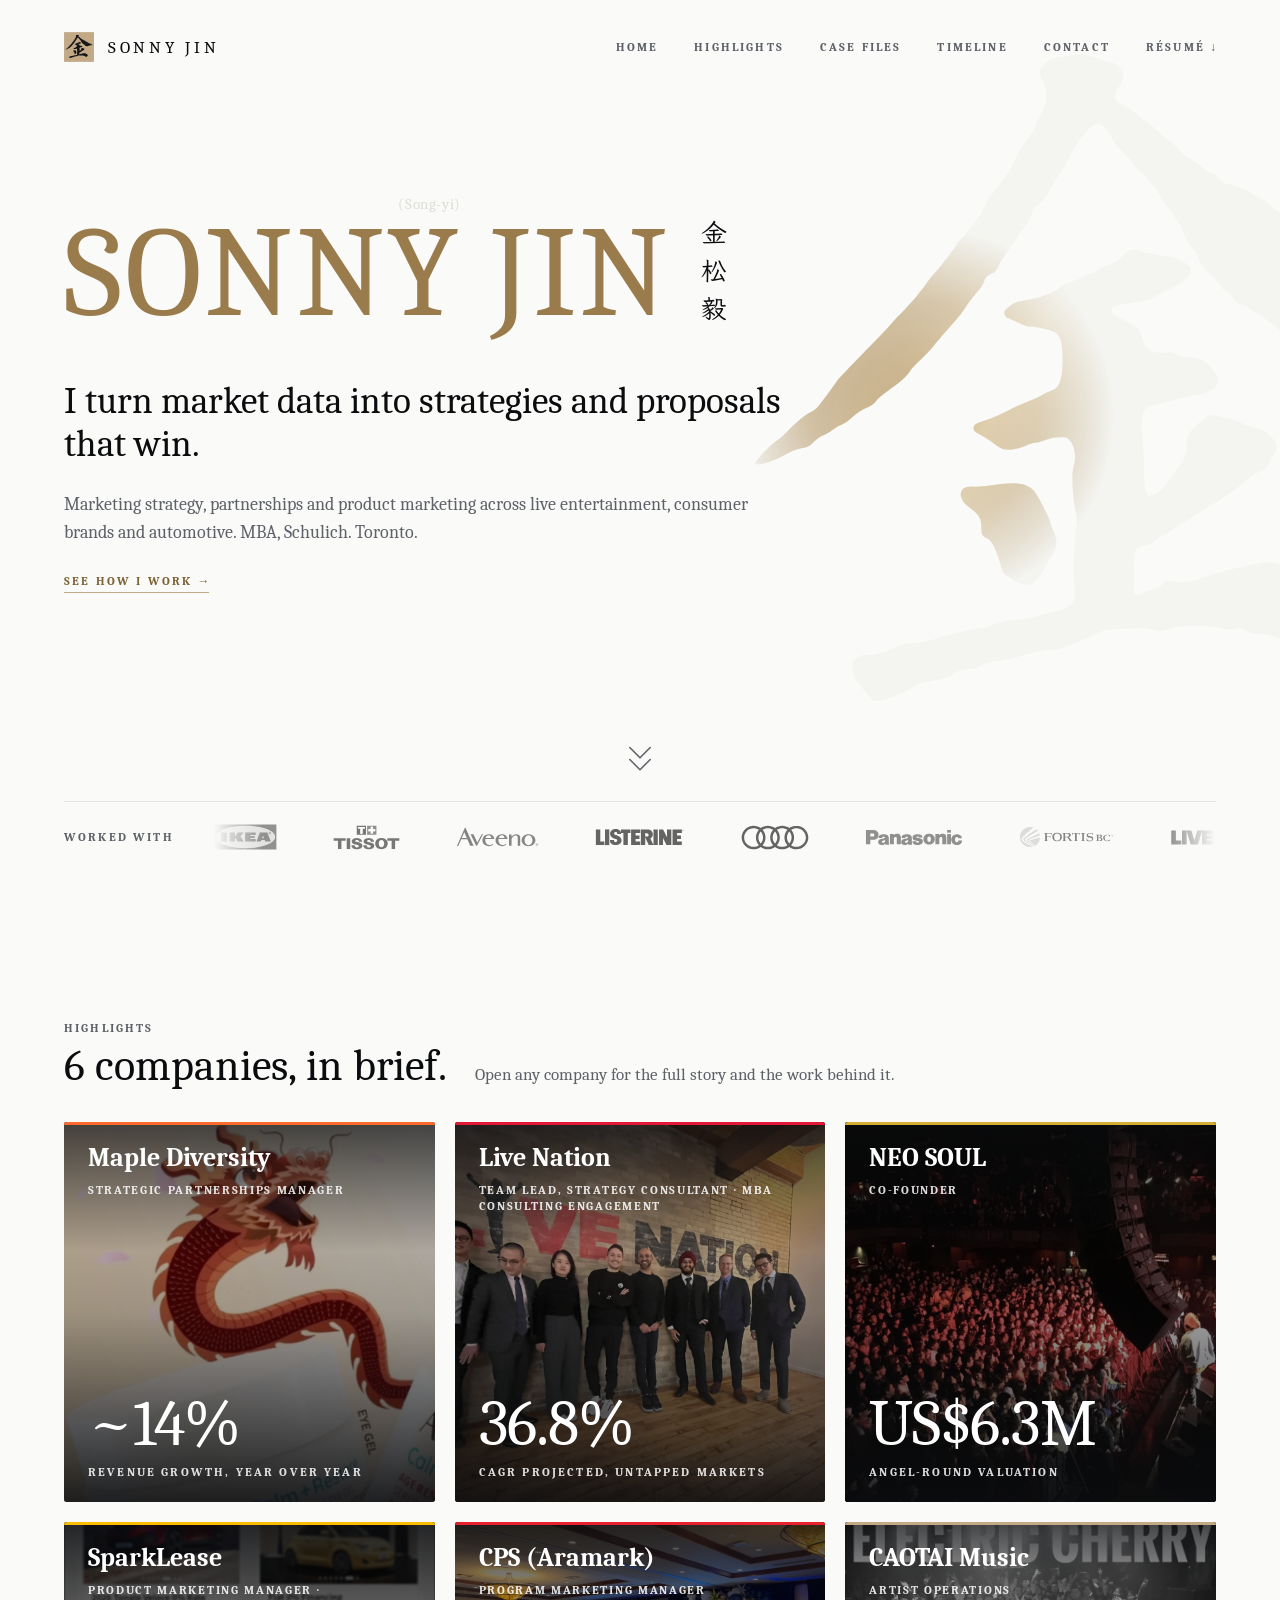
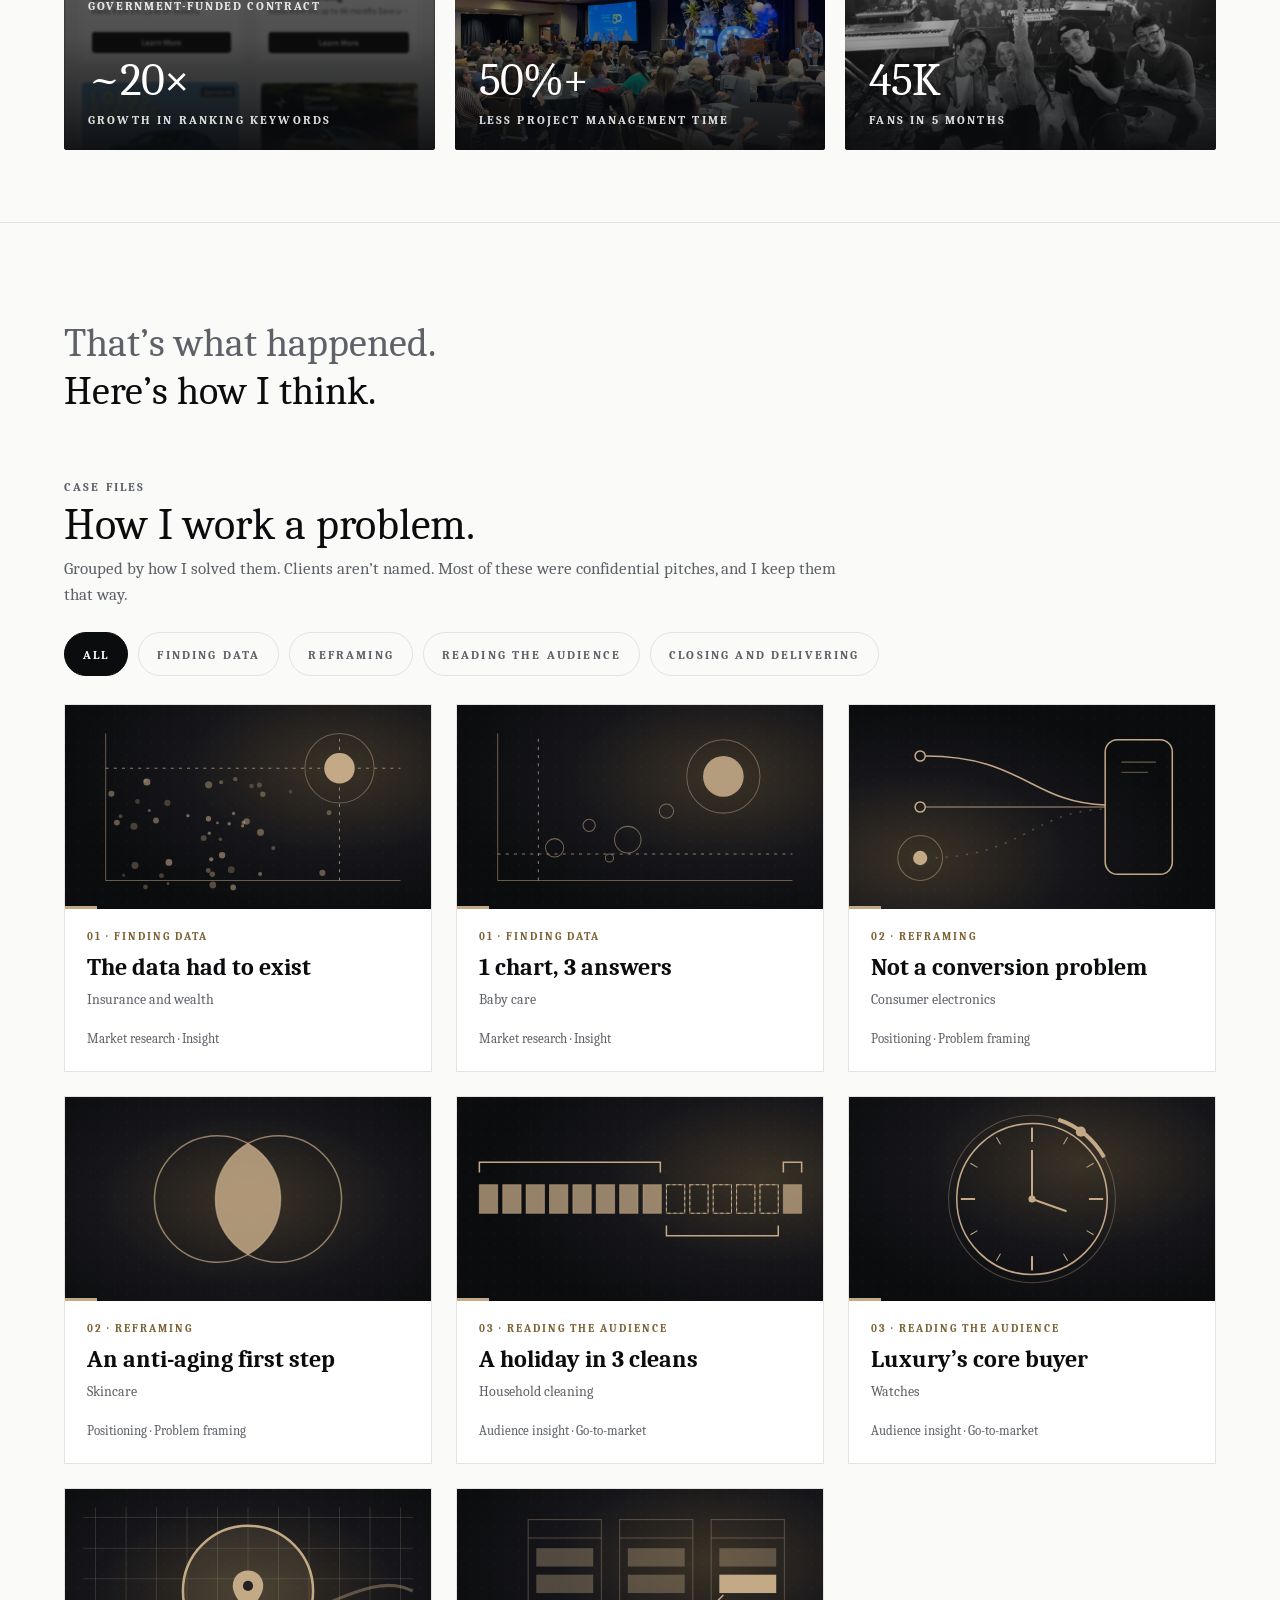
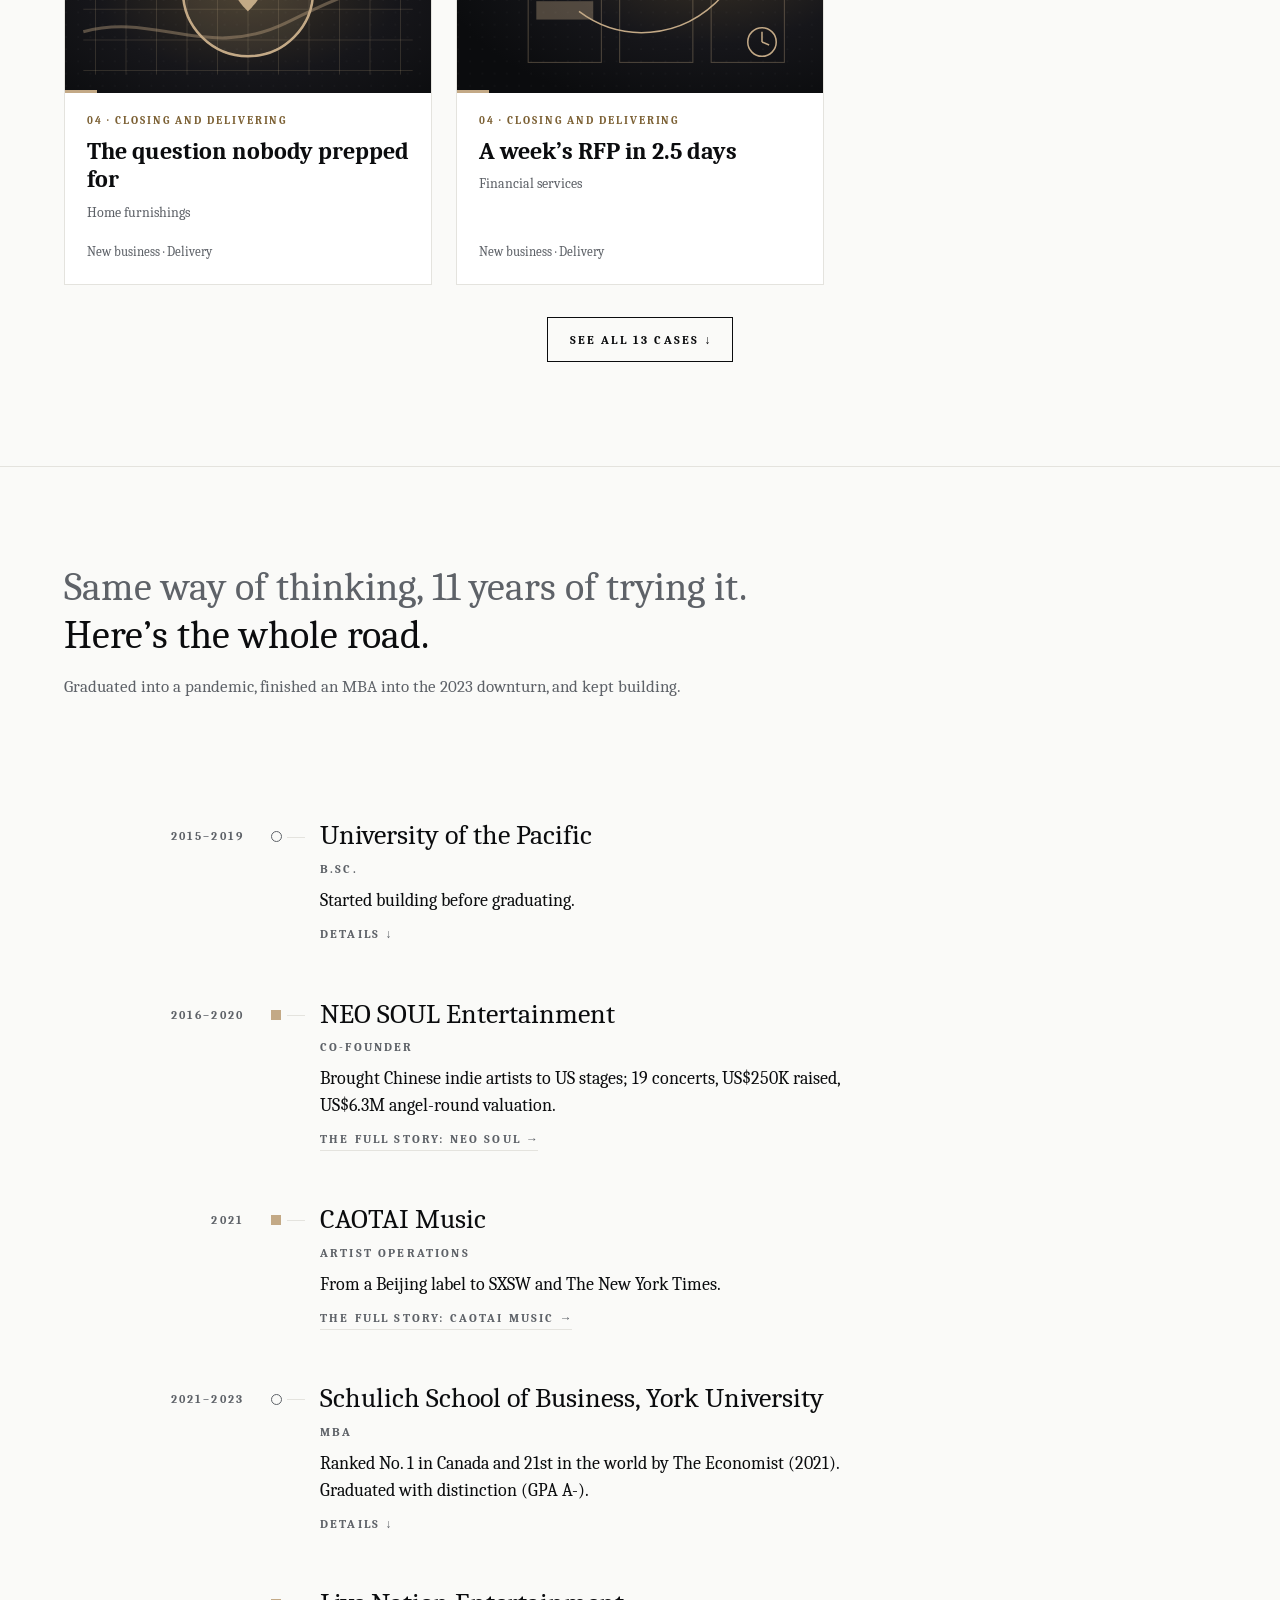
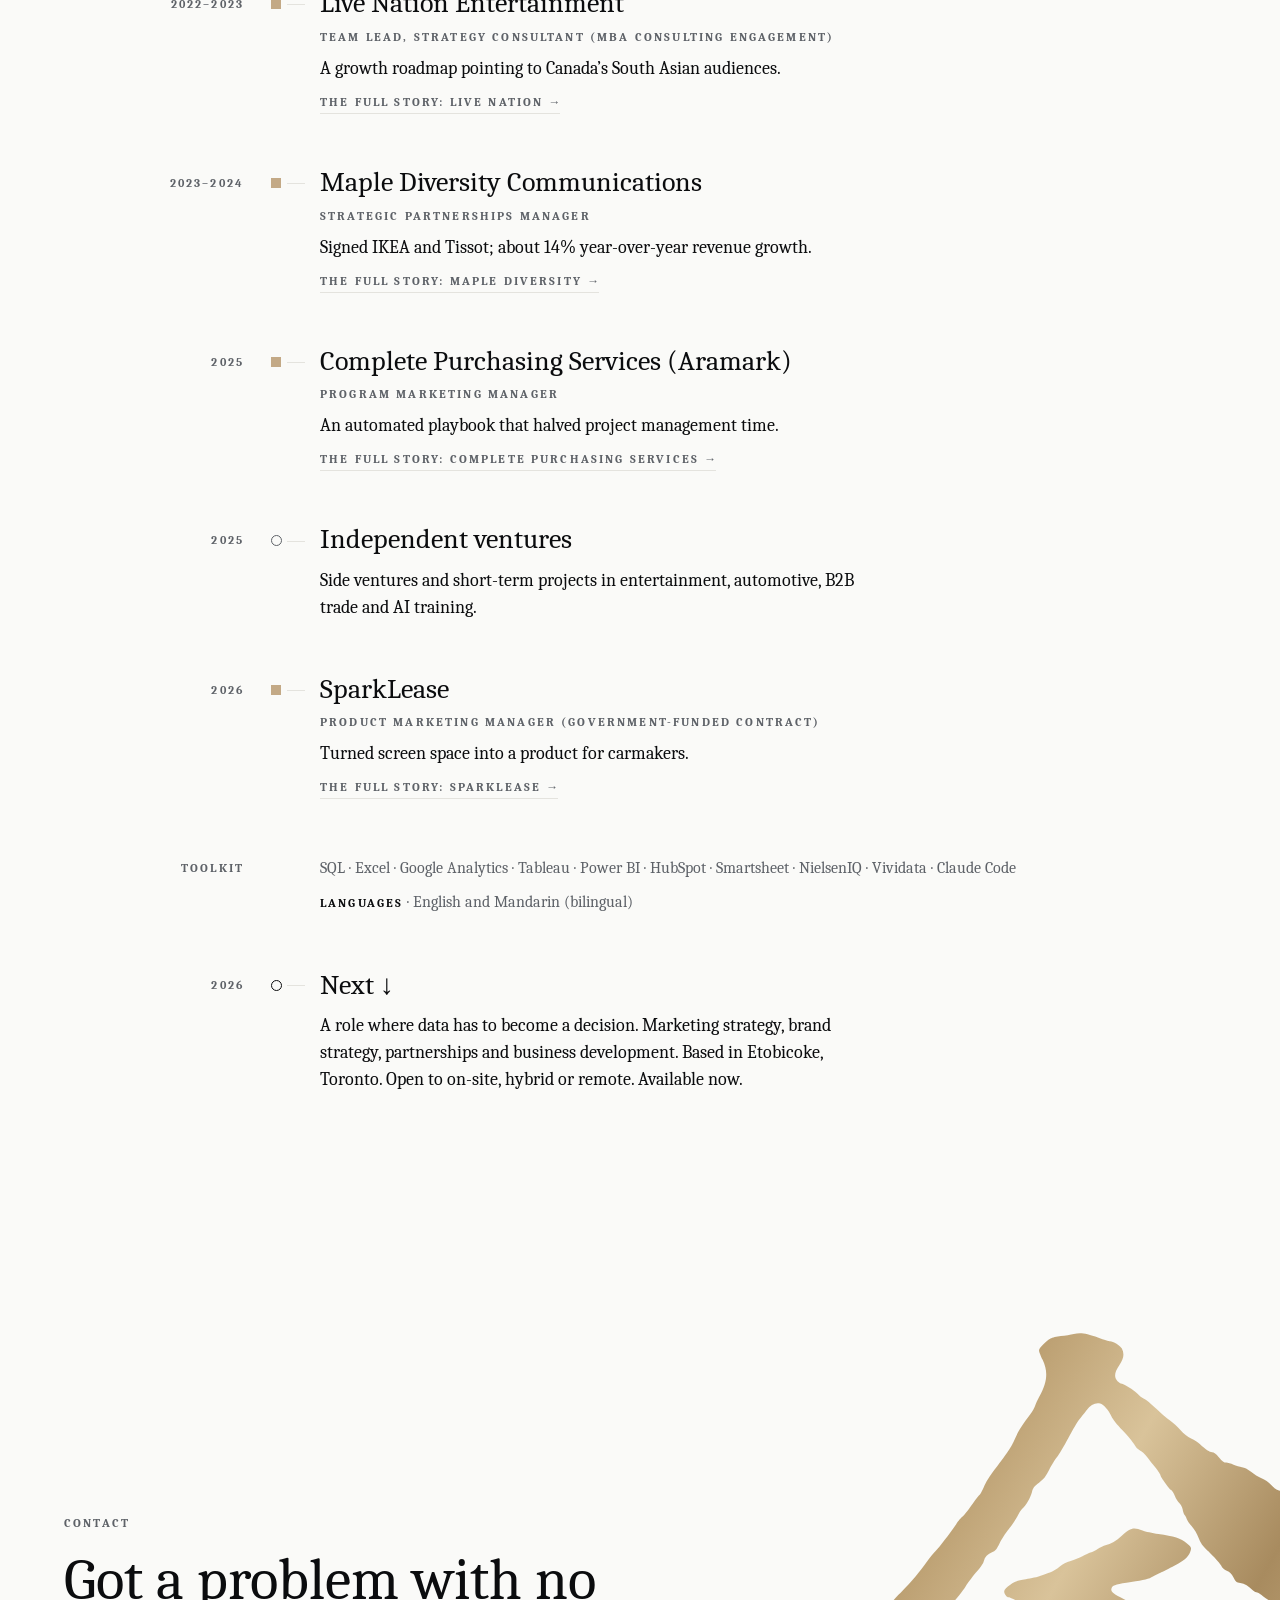
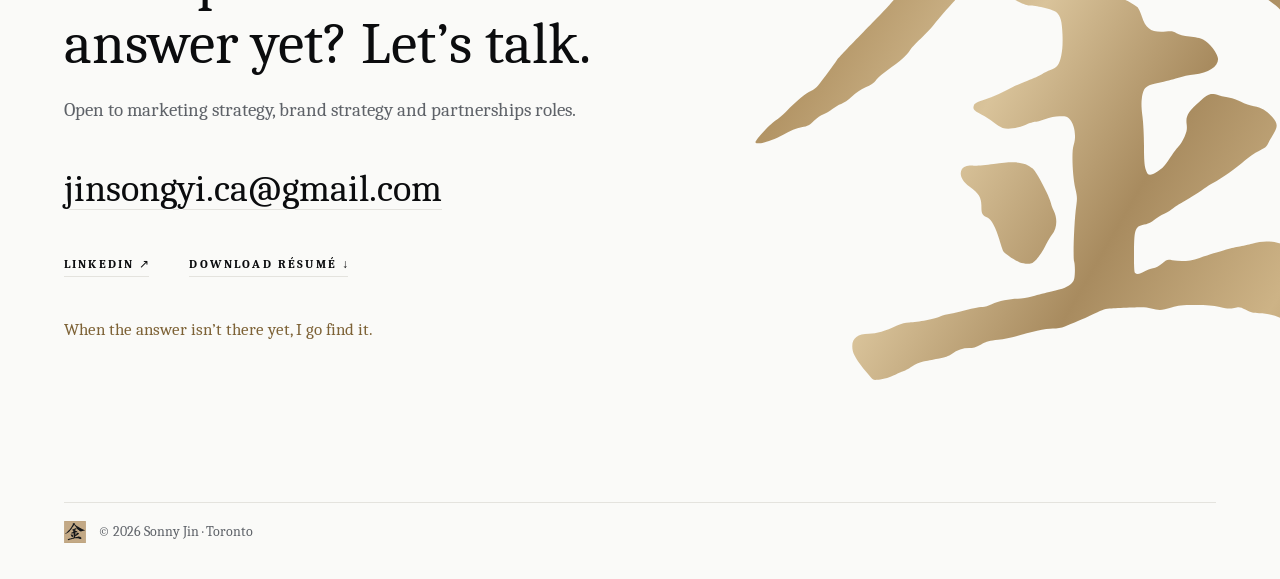
==== commit c91427a4: "Highlights are companies; only Case files are cases Co-Authored-By: Claude Opus 5.5 <noreply@anthrop" ====
--- a/index.html
+++ b/index.html
@@ -51,55 +51,55 @@
   </section>
 
   <section class="hl" id="highlights" aria-labelledby="hl-h">
-    <div class="hlh"><p class="caps kicker">Highlights</p><h2 id="hl-h">6 cases, in brief.</h2><p class="hlsub">Open any case for the full story and the work behind it.</p></div>
+    <div class="hlh"><p class="caps kicker">Highlights</p><h2 id="hl-h">6 companies, in brief.</h2><p class="hlsub">Open any company for the full story and the work behind it.</p></div>
     <ul class="cards" role="list">
       <li class="card big" style="--acc:#FF6B2C">
         <a class="cd" href="#case-maple" data-i="0" aria-haspopup="dialog">
           <img class="cimg" src="img/hero/maple.webp" width="795" height="1420" style="object-position:50% 22%" loading="lazy" decoding="async" alt="">
           <span class="ctop"><span class="cco">Maple Diversity</span><span class="crl caps">Strategic Partnerships Manager</span></span>
-          <span class="cbot"><span class="cnum">~14%</span><span class="clab caps">Revenue growth, year over year</span><span class="chook">Nearly 1 in 4 Canadians was born abroad. Most brands still spoke to one Canada.</span><span class="copen caps">Open case <span class="ar" aria-hidden="true">→</span></span></span>
+          <span class="cbot"><span class="cnum">~14%</span><span class="clab caps">Revenue growth, year over year</span><span class="chook">Nearly 1 in 4 Canadians was born abroad. Most brands still spoke to one Canada.</span><span class="copen caps">Open <span class="ar" aria-hidden="true">→</span></span></span>
         </a>
       </li>
       <li class="card big" style="--acc:#E21836">
         <a class="cd" href="#case-live-nation" data-i="1" aria-haspopup="dialog">
           <img class="cimg" src="img/livenation/team-1.webp" width="1600" height="1200" style="object-position:50% 40%" loading="lazy" decoding="async" alt="">
           <span class="ctop"><span class="cco">Live Nation</span><span class="crl caps">Team Lead, Strategy Consultant · MBA consulting engagement</span></span>
-          <span class="cbot"><span class="cnum">36.8%</span><span class="clab caps">CAGR projected, untapped markets</span><span class="chook">Live Nation’s next growth market was already living in Canada.</span><span class="copen caps">Open case <span class="ar" aria-hidden="true">→</span></span></span>
+          <span class="cbot"><span class="cnum">36.8%</span><span class="clab caps">CAGR projected, untapped markets</span><span class="chook">Live Nation’s next growth market was already living in Canada.</span><span class="copen caps">Open <span class="ar" aria-hidden="true">→</span></span></span>
         </a>
       </li>
       <li class="card big" style="--acc:#D4AF37">
         <a class="cd" href="#case-neo-soul" data-i="2" aria-haspopup="dialog">
           <img class="cimg" src="img/neosoul/royale.webp" width="1512" height="1116" style="object-position:50% 50%" loading="lazy" decoding="async" alt="">
           <span class="ctop"><span class="cco">NEO SOUL</span><span class="crl caps">Co-founder</span></span>
-          <span class="cbot"><span class="cnum">US$6.3M</span><span class="clab caps">Angel-round valuation</span><span class="chook">The most volatile industry. The fiercest competition. I started a company there anyway.</span><span class="copen caps">Open case <span class="ar" aria-hidden="true">→</span></span></span>
+          <span class="cbot"><span class="cnum">US$6.3M</span><span class="clab caps">Angel-round valuation</span><span class="chook">The most volatile industry. The fiercest competition. I started a company there anyway.</span><span class="copen caps">Open <span class="ar" aria-hidden="true">→</span></span></span>
         </a>
       </li>
       <li class="card small" style="--acc:#FABB00">
         <a class="cd" href="#case-sparklease" data-i="3" aria-haspopup="dialog">
           <img class="cimg dim" src="img/hero/sparklease.webp" width="704" height="1595" style="object-position:50% 12%" loading="lazy" decoding="async" alt="">
           <span class="ctop"><span class="cco">SparkLease</span><span class="crl caps">Product Marketing Manager · Government-funded contract</span></span>
-          <span class="cbot"><span class="cnum">~20×</span><span class="clab caps">Growth in ranking keywords</span><span class="chook">Carmakers didn’t need another website. They needed shelf space.</span><span class="copen caps">Open case <span class="ar" aria-hidden="true">→</span></span></span>
+          <span class="cbot"><span class="cnum">~20×</span><span class="clab caps">Growth in ranking keywords</span><span class="chook">Carmakers didn’t need another website. They needed shelf space.</span><span class="copen caps">Open <span class="ar" aria-hidden="true">→</span></span></span>
         </a>
       </li>
       <li class="card small" style="--acc:#E7212E">
         <a class="cd" href="#case-cps" data-i="4" aria-haspopup="dialog">
           <img class="cimg" src="img/aramark/anniversary-50.webp" width="1600" height="912" style="object-position:50% 45%" loading="lazy" decoding="async" alt="">
           <span class="ctop"><span class="cco">CPS (Aramark)</span><span class="crl caps">Program Marketing Manager</span></span>
-          <span class="cbot"><span class="cnum">50%+</span><span class="clab caps">Less project management time</span><span class="chook">Same events, every month. Planned from memory, every time.</span><span class="copen caps">Open case <span class="ar" aria-hidden="true">→</span></span></span>
+          <span class="cbot"><span class="cnum">50%+</span><span class="clab caps">Less project management time</span><span class="chook">Same events, every month. Planned from memory, every time.</span><span class="copen caps">Open <span class="ar" aria-hidden="true">→</span></span></span>
         </a>
       </li>
       <li class="card small" style="--acc:#C3A986">
         <a class="cd" href="#case-caotai" data-i="5" aria-haspopup="dialog">
           <img class="cimg" src="img/caotai/tour.webp" width="1600" height="1066" style="object-position:50% 55%" loading="lazy" decoding="async" alt="">
           <span class="ctop"><span class="cco">CAOTAI Music</span><span class="crl caps">Artist Operations</span></span>
-          <span class="cbot"><span class="cnum">45K</span><span class="clab caps">Fans in 5 months</span><span class="chook">From a Beijing label to SXSW and The New York Times.</span><span class="copen caps">Open case <span class="ar" aria-hidden="true">→</span></span></span>
+          <span class="cbot"><span class="cnum">45K</span><span class="clab caps">Fans in 5 months</span><span class="chook">From a Beijing label to SXSW and The New York Times.</span><span class="copen caps">Open <span class="ar" aria-hidden="true">→</span></span></span>
         </a>
       </li>
     </ul>
-    <div class="cs" id="cs" role="dialog" aria-modal="true" aria-label="Case">
+    <div class="cs" id="cs" role="dialog" aria-modal="true" aria-label="Company">
       <div class="csbg" id="csbg" aria-hidden="true"></div>
       <div class="csp" id="csp" tabindex="-1">
-        <button class="csx" id="csx" type="button" aria-label="Close case">×</button>
+        <button class="csx" id="csx" type="button" aria-label="Close">×</button>
         <div class="csc" id="csc">
       <article class="case" id="case-maple" data-i="0" style="--acc:#FF6B2C" aria-labelledby="case-maple-h">
         <header class="chd">
@@ -183,7 +183,7 @@
         </div>
       </article>
         </div>
-        <nav class="csn" aria-label="Cases"><button class="caps" id="csprev" type="button"><span class="ar" aria-hidden="true">←</span> Previous case</button><button class="caps" id="csnext" type="button">Next case <span class="ar" aria-hidden="true">→</span></button></nav>
+        <nav class="csn" aria-label="Companies"><button class="caps" id="csprev" type="button"><span class="ar" aria-hidden="true">←</span> Previous company</button><button class="caps" id="csnext" type="button">Next company <span class="ar" aria-hidden="true">→</span></button></nav>
       </div>
     </div>
   </section>
@@ -587,28 +587,28 @@
             <div class="dtw" id="t-pacific-d"><ul class="dt"><li>PIES (Pacific Innovation and Entrepreneurship Summit) Award winner</li><li>2-time Dean’s Honor Roll</li><li>Co-founded NEO SOUL in 2016</li></ul></div></div></li><li class="node hl-node" id="t-neo-soul"><p class="yr caps">2016–2020</p><span class="mk" aria-hidden="true"></span><div class="bd">
             <h3 class="org">NEO SOUL Entertainment <span class="rl caps">Co-founder</span></h3>
             <p class="sm">Brought Chinese indie artists to US stages; 19 concerts, US$250K raised, US$6.3M angel-round valuation.</p>
-            <a class="told caps" href="#case-neo-soul">Read the case: NEO SOUL <span class="ar" aria-hidden="true">→</span></a></div></li><li class="node hl-node" id="t-caotai"><p class="yr caps">2021</p><span class="mk" aria-hidden="true"></span><div class="bd">
+            <a class="told caps" href="#case-neo-soul">The full story: NEO SOUL <span class="ar" aria-hidden="true">→</span></a></div></li><li class="node hl-node" id="t-caotai"><p class="yr caps">2021</p><span class="mk" aria-hidden="true"></span><div class="bd">
             <h3 class="org">CAOTAI Music <span class="rl caps">Artist Operations</span></h3>
             <p class="sm">From a Beijing label to SXSW and The New York Times.</p>
-            <a class="told caps" href="#case-caotai">Read the case: CAOTAI Music <span class="ar" aria-hidden="true">→</span></a></div></li><li class="node" id="t-schulich"><p class="yr caps">2021–2023</p><span class="mk" aria-hidden="true"></span><div class="bd">
+            <a class="told caps" href="#case-caotai">The full story: CAOTAI Music <span class="ar" aria-hidden="true">→</span></a></div></li><li class="node" id="t-schulich"><p class="yr caps">2021–2023</p><span class="mk" aria-hidden="true"></span><div class="bd">
             <h3 class="org">Schulich School of Business, York University <span class="rl caps">MBA</span></h3>
             <p class="sm">Ranked No. 1 in Canada and 21st in the world by The Economist (2021). Graduated with distinction (GPA A-).</p>
             <button class="more caps" type="button" aria-expanded="false" aria-controls="t-schulich-d">Details <span class="ar" aria-hidden="true">↓</span></button>
             <div class="dtw" id="t-schulich-d"><ul class="dt"><li>Joyce Zemans Award of Achievement</li><li>IMASCO Awards in Art and Administration</li><li>Dean’s Honour List</li><li>Graduate Diploma in Media Management, earned concurrently</li></ul></div></div></li><li class="node hl-node" id="t-live-nation"><p class="yr caps">2022–2023</p><span class="mk" aria-hidden="true"></span><div class="bd">
             <h3 class="org">Live Nation Entertainment <span class="rl caps">Team Lead, Strategy Consultant (MBA consulting engagement)</span></h3>
             <p class="sm">A growth roadmap pointing to Canada’s South Asian audiences.</p>
-            <a class="told caps" href="#case-live-nation">Read the case: Live Nation <span class="ar" aria-hidden="true">→</span></a></div></li><li class="node hl-node" id="t-maple"><p class="yr caps">2023–2024</p><span class="mk" aria-hidden="true"></span><div class="bd">
+            <a class="told caps" href="#case-live-nation">The full story: Live Nation <span class="ar" aria-hidden="true">→</span></a></div></li><li class="node hl-node" id="t-maple"><p class="yr caps">2023–2024</p><span class="mk" aria-hidden="true"></span><div class="bd">
             <h3 class="org">Maple Diversity Communications <span class="rl caps">Strategic Partnerships Manager</span></h3>
             <p class="sm">Signed IKEA and Tissot; about 14% year-over-year revenue growth.</p>
-            <a class="told caps" href="#case-maple">Read the case: Maple Diversity <span class="ar" aria-hidden="true">→</span></a></div></li><li class="node hl-node" id="t-cps"><p class="yr caps">2025</p><span class="mk" aria-hidden="true"></span><div class="bd">
+            <a class="told caps" href="#case-maple">The full story: Maple Diversity <span class="ar" aria-hidden="true">→</span></a></div></li><li class="node hl-node" id="t-cps"><p class="yr caps">2025</p><span class="mk" aria-hidden="true"></span><div class="bd">
             <h3 class="org">Complete Purchasing Services (Aramark) <span class="rl caps">Program Marketing Manager</span></h3>
             <p class="sm">An automated playbook that halved project management time.</p>
-            <a class="told caps" href="#case-cps">Read the case: Complete Purchasing Services <span class="ar" aria-hidden="true">→</span></a></div></li><li class="node" id="t-ventures"><p class="yr caps">2025</p><span class="mk" aria-hidden="true"></span><div class="bd">
+            <a class="told caps" href="#case-cps">The full story: Complete Purchasing Services <span class="ar" aria-hidden="true">→</span></a></div></li><li class="node" id="t-ventures"><p class="yr caps">2025</p><span class="mk" aria-hidden="true"></span><div class="bd">
             <h3 class="org">Independent ventures</h3>
             <p class="sm">Side ventures and short-term projects in entertainment, automotive, B2B trade and AI training.</p></div></li><li class="node hl-node" id="t-sparklease"><p class="yr caps">2026</p><span class="mk" aria-hidden="true"></span><div class="bd">
             <h3 class="org">SparkLease <span class="rl caps">Product Marketing Manager (government-funded contract)</span></h3>
             <p class="sm">Turned screen space into a product for carmakers.</p>
-            <a class="told caps" href="#case-sparklease">Read the case: SparkLease <span class="ar" aria-hidden="true">→</span></a></div></li>
+            <a class="told caps" href="#case-sparklease">The full story: SparkLease <span class="ar" aria-hidden="true">→</span></a></div></li>
         <li class="node tool-node" id="t-toolkit"><p class="yr caps">Toolkit</p><span class="mk" aria-hidden="true"></span><div class="bd"><p class="tk">SQL · Excel · Google Analytics · Tableau · Power BI · HubSpot · Smartsheet · NielsenIQ · Vividata · Claude Code</p><p class="tk"><span class="caps">Languages</span> · English and Mandarin (bilingual)</p></div></li>
         <li class="node next-node" id="t-next"><p class="yr caps">2026</p><span class="mk" aria-hidden="true"></span><div class="bd">
             <h3 class="org"><a class="next" href="#contact">Next <span class="ar" aria-hidden="true">↓</span></a></h3>
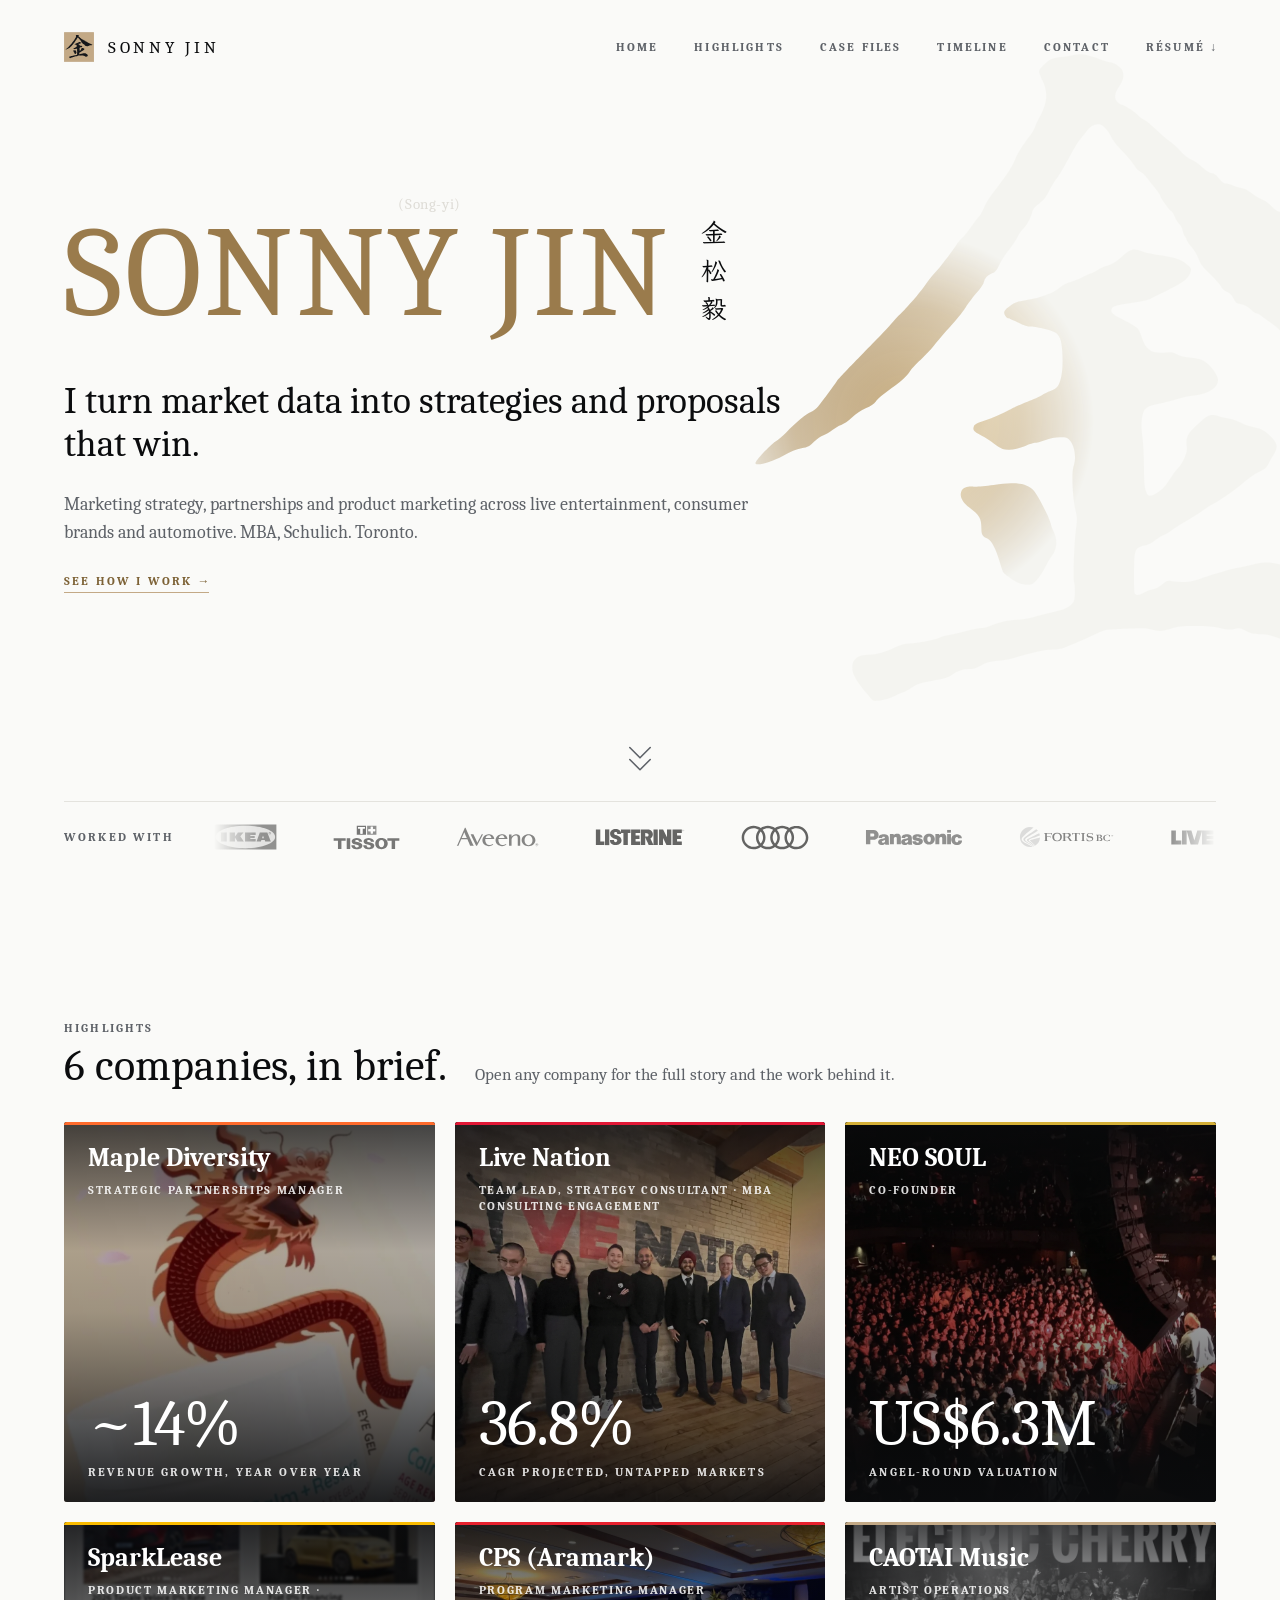
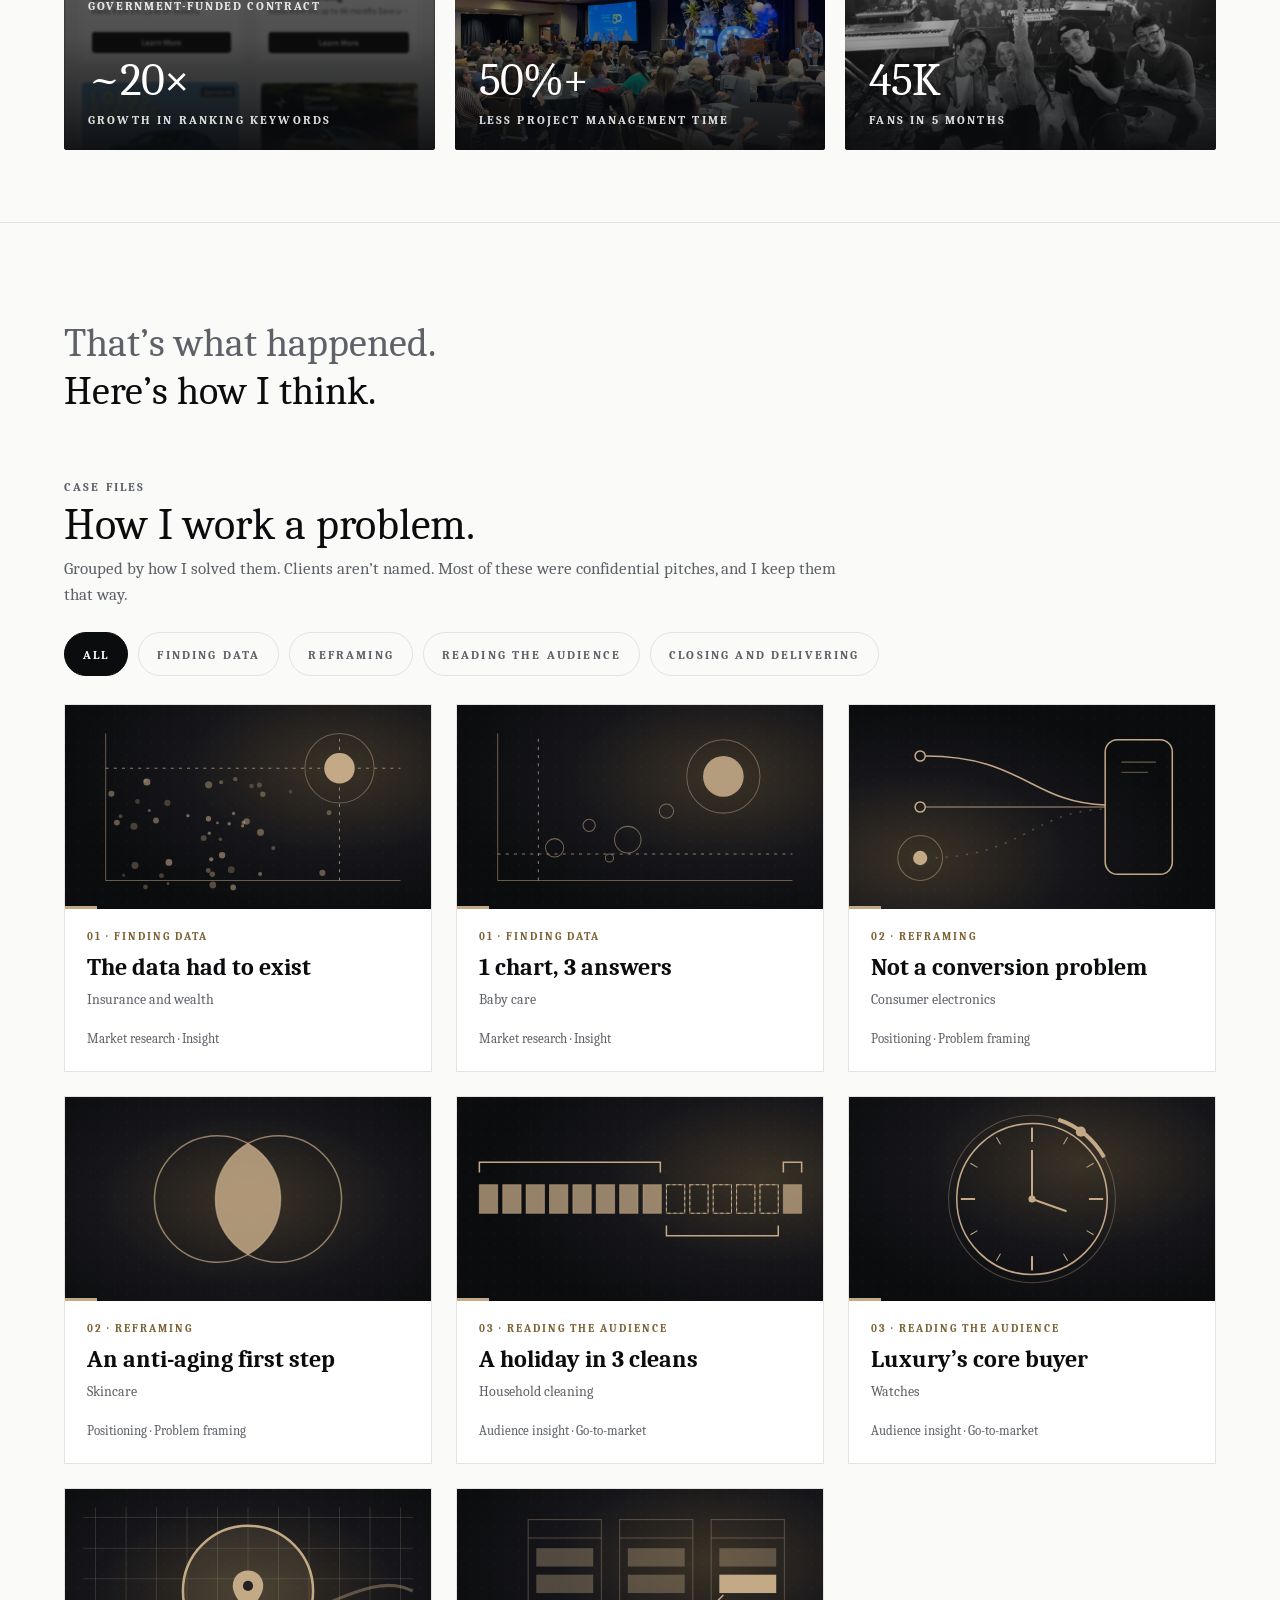
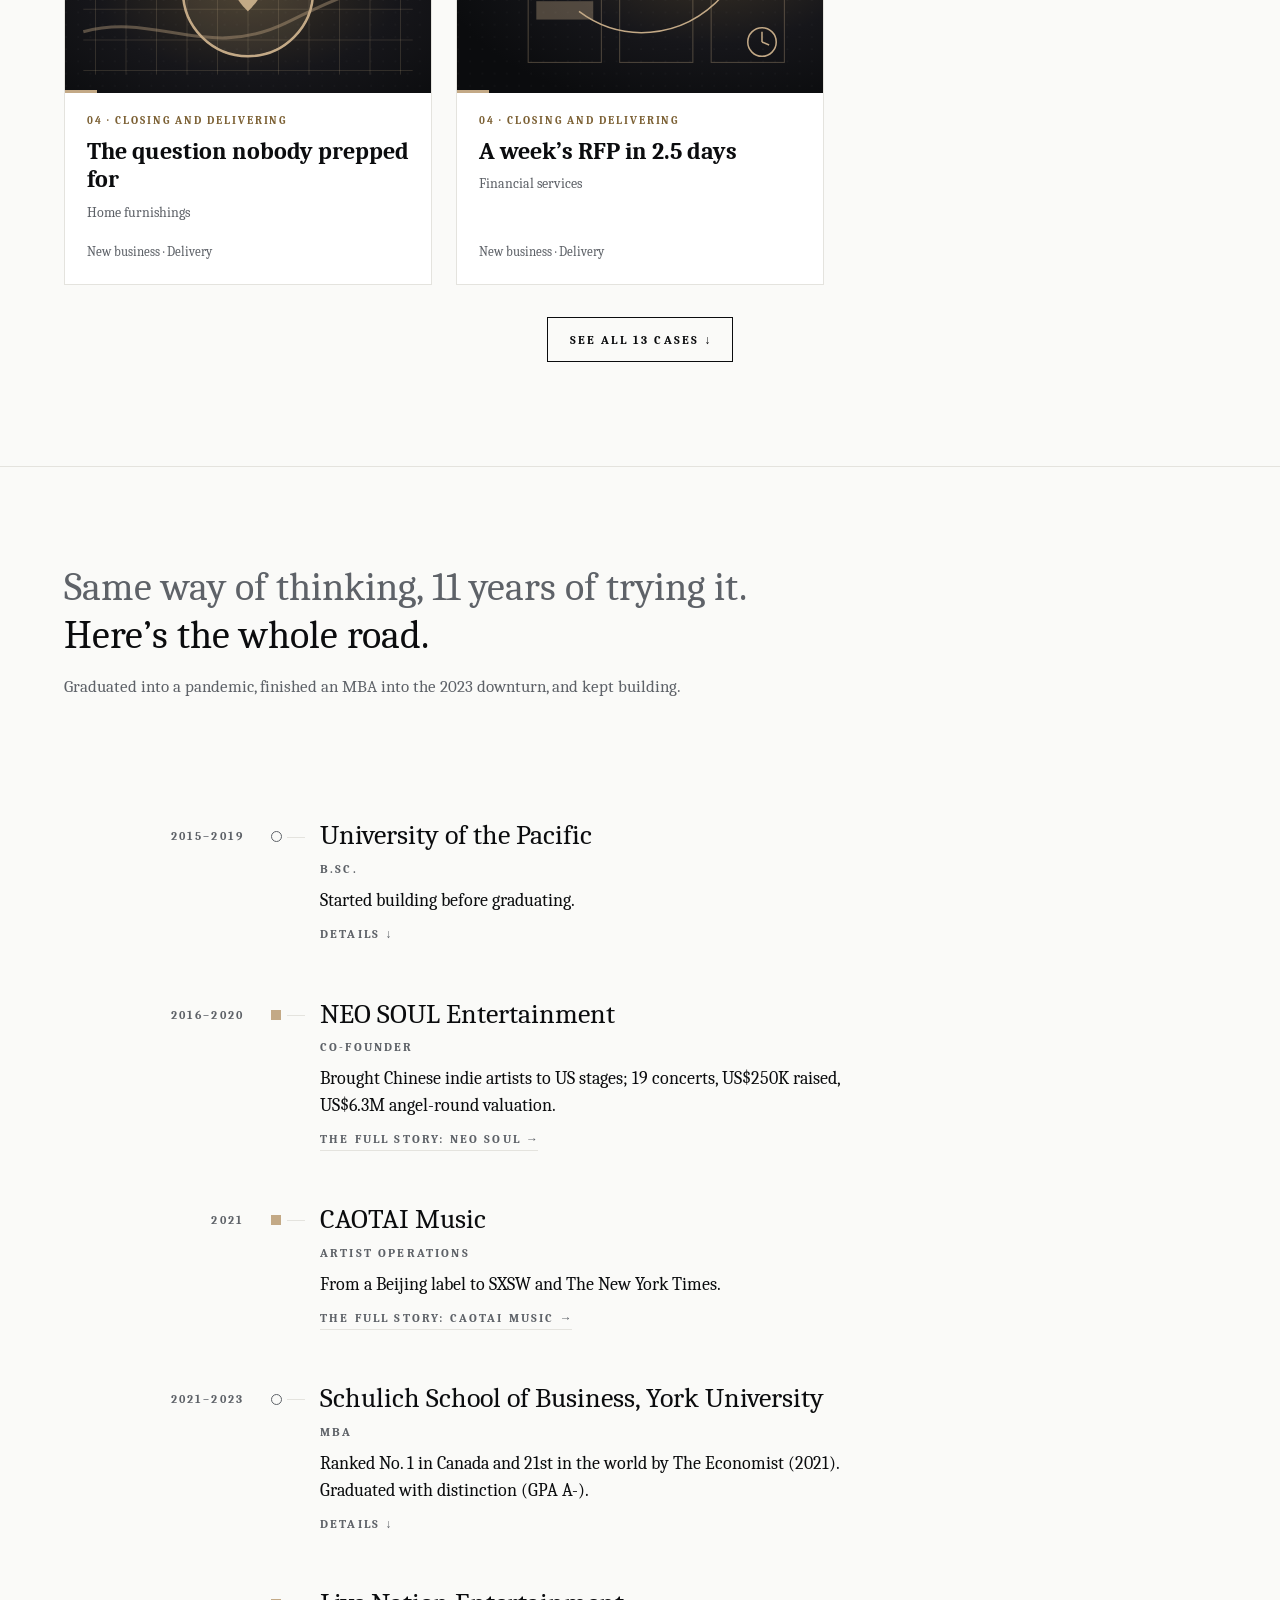
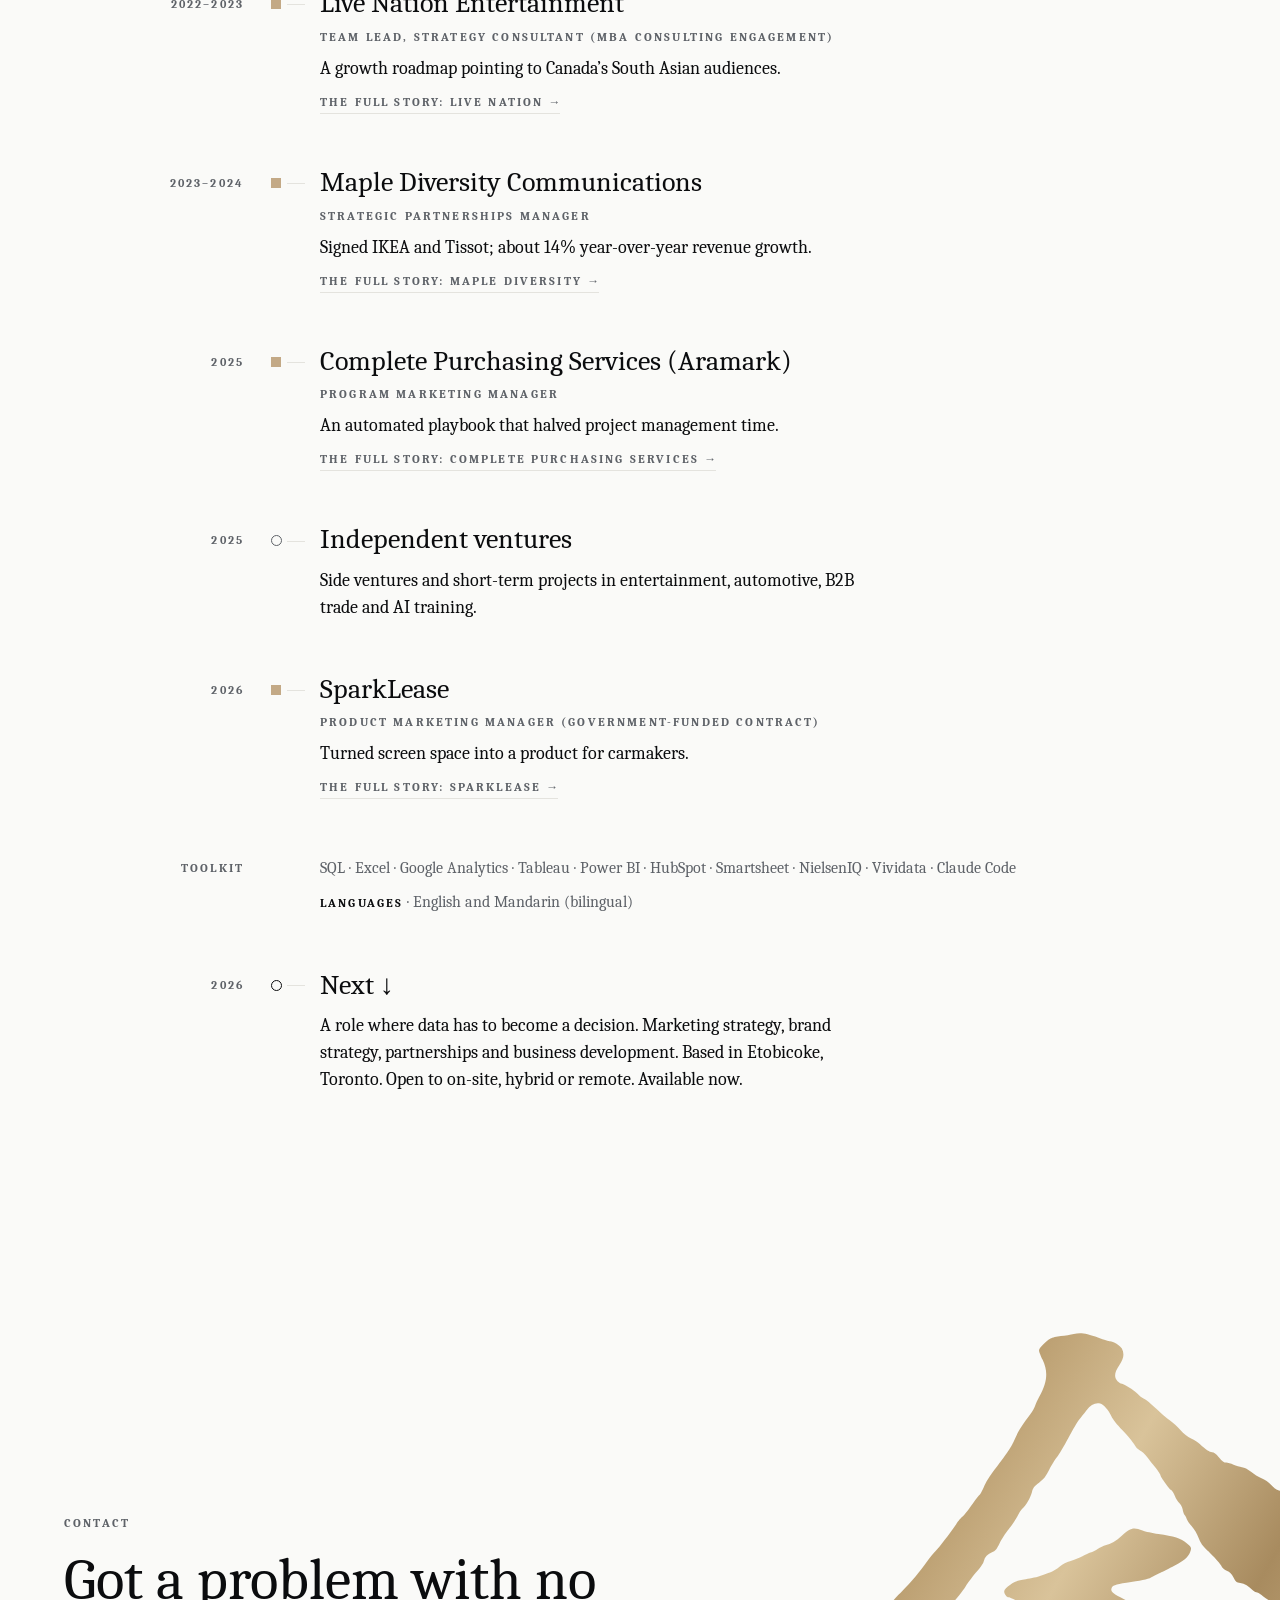
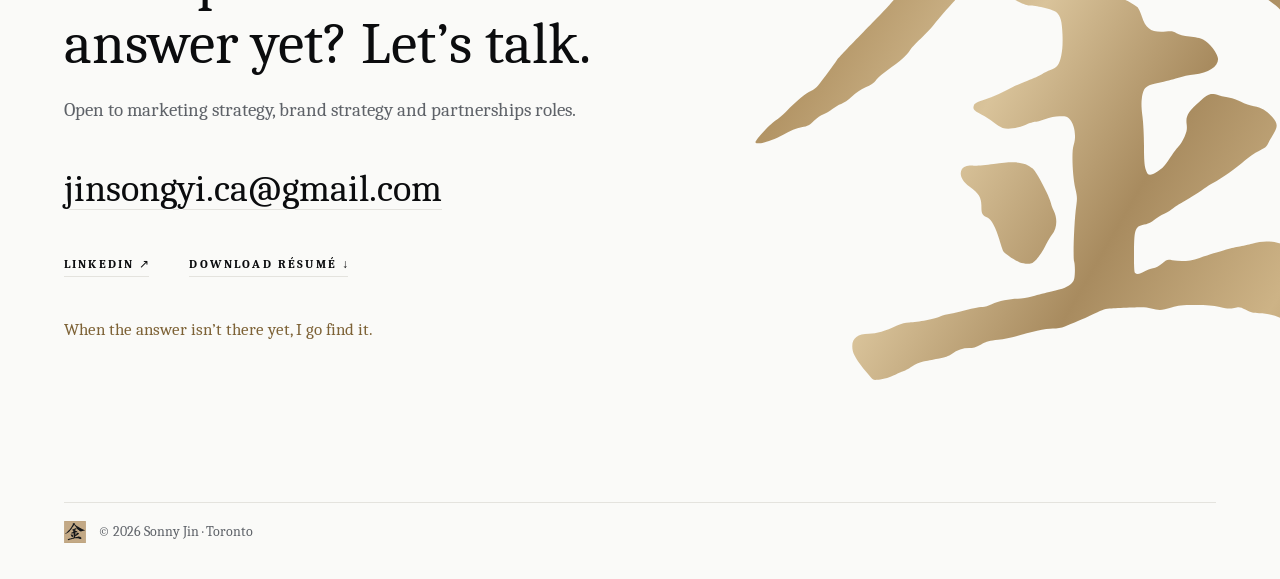
==== commit 419196a9: "Say Chinese New Year, not Lunar New Year Co-Authored-By: Claude Opus 5.5 <noreply@anthropic.com> Cla" ====
--- a/index.html
+++ b/index.html
@@ -425,9 +425,9 @@
             <div class="kftext">
               <p class="kfcat2 caps">Household cleaning</p>
               <h3 class="kfh" id="how-a-holiday-in-three-cleans-h">A holiday in 3 cleans</h3>
-              <ol class="kfsteps"><li class="kfs" data-n="1"><button class="kfsb" type="button" aria-controls="a-holiday-in-three-cleans-s1"><span class="kfsn">01</span><span class="kfsl caps">The question</span></button><div class="kfsx" id="a-holiday-in-three-cleans-s1"><p>A household cleaning brand had little recognition among first-generation Chinese Canadians. How does a brand people don’t know get into their homes?</p></div></li><li class="kfs" data-n="2"><button class="kfsb" type="button" aria-controls="a-holiday-in-three-cleans-s2"><span class="kfsn">02</span><span class="kfsl caps">Where I looked</span></button><div class="kfsx" id="a-holiday-in-three-cleans-s2"><p>Not at the brand. At the calendar. Lunar New Year is when Chinese families clean the most, and the cleaning follows rules.</p></div></li><li class="kfs" data-n="3"><button class="kfsb" type="button" aria-controls="a-holiday-in-three-cleans-s3"><span class="kfsn">03</span><span class="kfsl caps">What I saw</span></button><div class="kfsx" id="a-holiday-in-three-cleans-s3"><p>The holiday has 3 cleans, not 1. Before: from Little New Year the whole house is cleaned, and sweeping the dust sounds like sweeping out the old year. During: from day 1 to day 5, no sweeping and no taking out the trash, so the luck stays in. These are also the days with the most guests and the most food. After: once day 5 passes, the house is cleaned again.</p><p>Each clean needs something different. And a brand that shows up inside a ritual doesn’t have to introduce itself first.</p></div></li></ol>
-            </div>
-            <div class="kfvis dia"><svg class="kfdia" viewBox="24 120 712 290" role="img" aria-label="Calendar of fourteen days around Lunar New Year: cleaning before, no sweeping on days one to five, cleaning again after day five." font-family="Caladea,Cambria,Georgia,serif"><g data-s="1"><rect x="40" y="250" width="44" height="72" fill="#FFFFFF" stroke="#E4E3DE"/><text x="62" y="282" font-family="Songti SC,STSong,Noto Serif SC,SimSun,serif" font-size="16" fill="#0B0C0E" text-anchor="middle" lang="zh-Hans">廿三</text><text x="62" y="304" font-size="9" fill="#5E6268" text-anchor="middle" letter-spacing=".5">Little NY</text><rect x="88.6" y="250" width="44" height="72" fill="#FFFFFF" stroke="#E4E3DE"/><text x="110.6" y="282" font-family="Songti SC,STSong,Noto Serif SC,SimSun,serif" font-size="16" fill="#0B0C0E" text-anchor="middle" lang="zh-Hans">廿四</text><rect x="137.2" y="250" width="44" height="72" fill="#FFFFFF" stroke="#E4E3DE"/><text x="159.2" y="282" font-family="Songti SC,STSong,Noto Serif SC,SimSun,serif" font-size="16" fill="#0B0C0E" text-anchor="middle" lang="zh-Hans">廿五</text><rect x="185.8" y="250" width="44" height="72" fill="#FFFFFF" stroke="#E4E3DE"/><text x="207.8" y="282" font-family="Songti SC,STSong,Noto Serif SC,SimSun,serif" font-size="16" fill="#0B0C0E" text-anchor="middle" lang="zh-Hans">廿六</text><rect x="234.4" y="250" width="44" height="72" fill="#FFFFFF" stroke="#E4E3DE"/><text x="256.4" y="282" font-family="Songti SC,STSong,Noto Serif SC,SimSun,serif" font-size="16" fill="#0B0C0E" text-anchor="middle" lang="zh-Hans">廿七</text><rect x="283" y="250" width="44" height="72" fill="#FFFFFF" stroke="#E4E3DE"/><text x="305" y="282" font-family="Songti SC,STSong,Noto Serif SC,SimSun,serif" font-size="16" fill="#0B0C0E" text-anchor="middle" lang="zh-Hans">廿八</text><rect x="331.6" y="250" width="44" height="72" fill="#FFFFFF" stroke="#E4E3DE"/><text x="353.6" y="282" font-family="Songti SC,STSong,Noto Serif SC,SimSun,serif" font-size="16" fill="#0B0C0E" text-anchor="middle" lang="zh-Hans">廿九</text><rect x="380.2" y="250" width="44" height="72" fill="#FFFFFF" stroke="#E4E3DE"/><text x="402.2" y="282" font-family="Songti SC,STSong,Noto Serif SC,SimSun,serif" font-size="16" fill="#0B0C0E" text-anchor="middle" lang="zh-Hans">除夕</text><text x="402.2" y="304" font-size="9" fill="#5E6268" text-anchor="middle" letter-spacing=".5">Eve</text><rect x="428.8" y="250" width="44" height="72" fill="#FFFFFF" stroke="#E4E3DE"/><text x="450.8" y="282" font-family="Songti SC,STSong,Noto Serif SC,SimSun,serif" font-size="16" fill="#0B0C0E" text-anchor="middle" lang="zh-Hans">初一</text><text x="450.8" y="304" font-size="9" fill="#5E6268" text-anchor="middle" letter-spacing=".5">Day 1</text><rect x="477.4" y="250" width="44" height="72" fill="#FFFFFF" stroke="#E4E3DE"/><text x="499.4" y="282" font-family="Songti SC,STSong,Noto Serif SC,SimSun,serif" font-size="16" fill="#0B0C0E" text-anchor="middle" lang="zh-Hans">初二</text><rect x="526" y="250" width="44" height="72" fill="#FFFFFF" stroke="#E4E3DE"/><text x="548" y="282" font-family="Songti SC,STSong,Noto Serif SC,SimSun,serif" font-size="16" fill="#0B0C0E" text-anchor="middle" lang="zh-Hans">初三</text><rect x="574.6" y="250" width="44" height="72" fill="#FFFFFF" stroke="#E4E3DE"/><text x="596.6" y="282" font-family="Songti SC,STSong,Noto Serif SC,SimSun,serif" font-size="16" fill="#0B0C0E" text-anchor="middle" lang="zh-Hans">初四</text><rect x="623.2" y="250" width="44" height="72" fill="#FFFFFF" stroke="#E4E3DE"/><text x="645.2" y="282" font-family="Songti SC,STSong,Noto Serif SC,SimSun,serif" font-size="16" fill="#0B0C0E" text-anchor="middle" lang="zh-Hans">初五</text><text x="645.2" y="304" font-size="9" fill="#5E6268" text-anchor="middle" letter-spacing=".5">Day 5</text><rect x="671.8" y="250" width="44" height="72" fill="#FFFFFF" stroke="#E4E3DE"/><text x="693.8" y="282" font-family="Songti SC,STSong,Noto Serif SC,SimSun,serif" font-size="16" fill="#0B0C0E" text-anchor="middle" lang="zh-Hans">初六</text><text x="693.8" y="304" font-size="9" fill="#5E6268" text-anchor="middle" letter-spacing=".5">Day 6</text><text x="40" y="360" font-size="13" fill="#5E6268">Last days of the old year</text><text x="700" y="360" font-size="13" fill="#5E6268" text-anchor="end">New year</text></g><g data-s="2"><rect x="428.8" y="244" width="238.4" height="84" fill="none" stroke="#0B0C0E" stroke-width="2"/><text x="548" y="396" font-size="14" font-weight="700" fill="#0B0C0E" text-anchor="middle">The most guests, the most food</text></g><g data-s="3"><rect x="40" y="250" width="44" height="72" fill="#C3A986" fill-opacity=".38"/><rect x="88.6" y="250" width="44" height="72" fill="#C3A986" fill-opacity=".38"/><rect x="137.2" y="250" width="44" height="72" fill="#C3A986" fill-opacity=".38"/><rect x="185.8" y="250" width="44" height="72" fill="#C3A986" fill-opacity=".38"/><rect x="234.4" y="250" width="44" height="72" fill="#C3A986" fill-opacity=".38"/><rect x="283" y="250" width="44" height="72" fill="#C3A986" fill-opacity=".38"/><rect x="331.6" y="250" width="44" height="72" fill="#C3A986" fill-opacity=".38"/><rect x="380.2" y="250" width="44" height="72" fill="#C3A986" fill-opacity=".38"/><rect x="428.8" y="250" width="44" height="72" fill="none" stroke="#9A7B4C" stroke-width="1.5" stroke-dasharray="4 3"/><rect x="477.4" y="250" width="44" height="72" fill="none" stroke="#9A7B4C" stroke-width="1.5" stroke-dasharray="4 3"/><rect x="526" y="250" width="44" height="72" fill="none" stroke="#9A7B4C" stroke-width="1.5" stroke-dasharray="4 3"/><rect x="574.6" y="250" width="44" height="72" fill="none" stroke="#9A7B4C" stroke-width="1.5" stroke-dasharray="4 3"/><rect x="623.2" y="250" width="44" height="72" fill="none" stroke="#9A7B4C" stroke-width="1.5" stroke-dasharray="4 3"/><rect x="671.8" y="250" width="44" height="72" fill="#C3A986" fill-opacity=".38"/><path class="dw" pathLength="1" d="M40 232 V222 H424.2 V232" fill="none" stroke="#9A7B4C" stroke-width="1.5"/><text x="40" y="154" font-family="Songti SC,STSong,Noto Serif SC,SimSun,serif" font-size="46" fill="#9A7B4C" text-anchor="start" lang="zh-Hans">扫尘</text><text x="40" y="188" font-size="13" fill="#5E6268" text-anchor="start">Before: sweep out the old year</text><path class="dw" pathLength="1" d="M428.8 232 V222 H667.2 V232" fill="none" stroke="#0B0C0E" stroke-width="1.5"/><text x="428.8" y="154" font-family="Songti SC,STSong,Noto Serif SC,SimSun,serif" font-size="46" fill="#0B0C0E" text-anchor="start" lang="zh-Hans">不扫</text><text x="428.8" y="188" font-size="13" fill="#5E6268" text-anchor="start">During: keep the luck in</text><path class="dw" pathLength="1" d="M671.8 232 V222 H715.8 V232" fill="none" stroke="#9A7B4C" stroke-width="1.5"/><text x="715.8" y="154" font-family="Songti SC,STSong,Noto Serif SC,SimSun,serif" font-size="46" fill="#9A7B4C" text-anchor="end" lang="zh-Hans">破五</text><text x="715.8" y="188" font-size="13" fill="#5E6268" text-anchor="end">After: clean again</text></g></svg></div>
+              <ol class="kfsteps"><li class="kfs" data-n="1"><button class="kfsb" type="button" aria-controls="a-holiday-in-three-cleans-s1"><span class="kfsn">01</span><span class="kfsl caps">The question</span></button><div class="kfsx" id="a-holiday-in-three-cleans-s1"><p>A household cleaning brand had little recognition among first-generation Chinese Canadians. How does a brand people don’t know get into their homes?</p></div></li><li class="kfs" data-n="2"><button class="kfsb" type="button" aria-controls="a-holiday-in-three-cleans-s2"><span class="kfsn">02</span><span class="kfsl caps">Where I looked</span></button><div class="kfsx" id="a-holiday-in-three-cleans-s2"><p>Not at the brand. At the calendar. Chinese New Year is when Chinese families clean the most, and the cleaning follows rules.</p></div></li><li class="kfs" data-n="3"><button class="kfsb" type="button" aria-controls="a-holiday-in-three-cleans-s3"><span class="kfsn">03</span><span class="kfsl caps">What I saw</span></button><div class="kfsx" id="a-holiday-in-three-cleans-s3"><p>The holiday has 3 cleans, not 1. Before: from Little New Year the whole house is cleaned, and sweeping the dust sounds like sweeping out the old year. During: from day 1 to day 5, no sweeping and no taking out the trash, so the luck stays in. These are also the days with the most guests and the most food. After: once day 5 passes, the house is cleaned again.</p><p>Each clean needs something different. And a brand that shows up inside a ritual doesn’t have to introduce itself first.</p></div></li></ol>
+            </div>
+            <div class="kfvis dia"><svg class="kfdia" viewBox="24 120 712 290" role="img" aria-label="Calendar of fourteen days around Chinese New Year: cleaning before, no sweeping on days one to five, cleaning again after day five." font-family="Caladea,Cambria,Georgia,serif"><g data-s="1"><rect x="40" y="250" width="44" height="72" fill="#FFFFFF" stroke="#E4E3DE"/><text x="62" y="282" font-family="Songti SC,STSong,Noto Serif SC,SimSun,serif" font-size="16" fill="#0B0C0E" text-anchor="middle" lang="zh-Hans">廿三</text><text x="62" y="304" font-size="9" fill="#5E6268" text-anchor="middle" letter-spacing=".5">Little NY</text><rect x="88.6" y="250" width="44" height="72" fill="#FFFFFF" stroke="#E4E3DE"/><text x="110.6" y="282" font-family="Songti SC,STSong,Noto Serif SC,SimSun,serif" font-size="16" fill="#0B0C0E" text-anchor="middle" lang="zh-Hans">廿四</text><rect x="137.2" y="250" width="44" height="72" fill="#FFFFFF" stroke="#E4E3DE"/><text x="159.2" y="282" font-family="Songti SC,STSong,Noto Serif SC,SimSun,serif" font-size="16" fill="#0B0C0E" text-anchor="middle" lang="zh-Hans">廿五</text><rect x="185.8" y="250" width="44" height="72" fill="#FFFFFF" stroke="#E4E3DE"/><text x="207.8" y="282" font-family="Songti SC,STSong,Noto Serif SC,SimSun,serif" font-size="16" fill="#0B0C0E" text-anchor="middle" lang="zh-Hans">廿六</text><rect x="234.4" y="250" width="44" height="72" fill="#FFFFFF" stroke="#E4E3DE"/><text x="256.4" y="282" font-family="Songti SC,STSong,Noto Serif SC,SimSun,serif" font-size="16" fill="#0B0C0E" text-anchor="middle" lang="zh-Hans">廿七</text><rect x="283" y="250" width="44" height="72" fill="#FFFFFF" stroke="#E4E3DE"/><text x="305" y="282" font-family="Songti SC,STSong,Noto Serif SC,SimSun,serif" font-size="16" fill="#0B0C0E" text-anchor="middle" lang="zh-Hans">廿八</text><rect x="331.6" y="250" width="44" height="72" fill="#FFFFFF" stroke="#E4E3DE"/><text x="353.6" y="282" font-family="Songti SC,STSong,Noto Serif SC,SimSun,serif" font-size="16" fill="#0B0C0E" text-anchor="middle" lang="zh-Hans">廿九</text><rect x="380.2" y="250" width="44" height="72" fill="#FFFFFF" stroke="#E4E3DE"/><text x="402.2" y="282" font-family="Songti SC,STSong,Noto Serif SC,SimSun,serif" font-size="16" fill="#0B0C0E" text-anchor="middle" lang="zh-Hans">除夕</text><text x="402.2" y="304" font-size="9" fill="#5E6268" text-anchor="middle" letter-spacing=".5">Eve</text><rect x="428.8" y="250" width="44" height="72" fill="#FFFFFF" stroke="#E4E3DE"/><text x="450.8" y="282" font-family="Songti SC,STSong,Noto Serif SC,SimSun,serif" font-size="16" fill="#0B0C0E" text-anchor="middle" lang="zh-Hans">初一</text><text x="450.8" y="304" font-size="9" fill="#5E6268" text-anchor="middle" letter-spacing=".5">Day 1</text><rect x="477.4" y="250" width="44" height="72" fill="#FFFFFF" stroke="#E4E3DE"/><text x="499.4" y="282" font-family="Songti SC,STSong,Noto Serif SC,SimSun,serif" font-size="16" fill="#0B0C0E" text-anchor="middle" lang="zh-Hans">初二</text><rect x="526" y="250" width="44" height="72" fill="#FFFFFF" stroke="#E4E3DE"/><text x="548" y="282" font-family="Songti SC,STSong,Noto Serif SC,SimSun,serif" font-size="16" fill="#0B0C0E" text-anchor="middle" lang="zh-Hans">初三</text><rect x="574.6" y="250" width="44" height="72" fill="#FFFFFF" stroke="#E4E3DE"/><text x="596.6" y="282" font-family="Songti SC,STSong,Noto Serif SC,SimSun,serif" font-size="16" fill="#0B0C0E" text-anchor="middle" lang="zh-Hans">初四</text><rect x="623.2" y="250" width="44" height="72" fill="#FFFFFF" stroke="#E4E3DE"/><text x="645.2" y="282" font-family="Songti SC,STSong,Noto Serif SC,SimSun,serif" font-size="16" fill="#0B0C0E" text-anchor="middle" lang="zh-Hans">初五</text><text x="645.2" y="304" font-size="9" fill="#5E6268" text-anchor="middle" letter-spacing=".5">Day 5</text><rect x="671.8" y="250" width="44" height="72" fill="#FFFFFF" stroke="#E4E3DE"/><text x="693.8" y="282" font-family="Songti SC,STSong,Noto Serif SC,SimSun,serif" font-size="16" fill="#0B0C0E" text-anchor="middle" lang="zh-Hans">初六</text><text x="693.8" y="304" font-size="9" fill="#5E6268" text-anchor="middle" letter-spacing=".5">Day 6</text><text x="40" y="360" font-size="13" fill="#5E6268">Last days of the old year</text><text x="700" y="360" font-size="13" fill="#5E6268" text-anchor="end">New year</text></g><g data-s="2"><rect x="428.8" y="244" width="238.4" height="84" fill="none" stroke="#0B0C0E" stroke-width="2"/><text x="548" y="396" font-size="14" font-weight="700" fill="#0B0C0E" text-anchor="middle">The most guests, the most food</text></g><g data-s="3"><rect x="40" y="250" width="44" height="72" fill="#C3A986" fill-opacity=".38"/><rect x="88.6" y="250" width="44" height="72" fill="#C3A986" fill-opacity=".38"/><rect x="137.2" y="250" width="44" height="72" fill="#C3A986" fill-opacity=".38"/><rect x="185.8" y="250" width="44" height="72" fill="#C3A986" fill-opacity=".38"/><rect x="234.4" y="250" width="44" height="72" fill="#C3A986" fill-opacity=".38"/><rect x="283" y="250" width="44" height="72" fill="#C3A986" fill-opacity=".38"/><rect x="331.6" y="250" width="44" height="72" fill="#C3A986" fill-opacity=".38"/><rect x="380.2" y="250" width="44" height="72" fill="#C3A986" fill-opacity=".38"/><rect x="428.8" y="250" width="44" height="72" fill="none" stroke="#9A7B4C" stroke-width="1.5" stroke-dasharray="4 3"/><rect x="477.4" y="250" width="44" height="72" fill="none" stroke="#9A7B4C" stroke-width="1.5" stroke-dasharray="4 3"/><rect x="526" y="250" width="44" height="72" fill="none" stroke="#9A7B4C" stroke-width="1.5" stroke-dasharray="4 3"/><rect x="574.6" y="250" width="44" height="72" fill="none" stroke="#9A7B4C" stroke-width="1.5" stroke-dasharray="4 3"/><rect x="623.2" y="250" width="44" height="72" fill="none" stroke="#9A7B4C" stroke-width="1.5" stroke-dasharray="4 3"/><rect x="671.8" y="250" width="44" height="72" fill="#C3A986" fill-opacity=".38"/><path class="dw" pathLength="1" d="M40 232 V222 H424.2 V232" fill="none" stroke="#9A7B4C" stroke-width="1.5"/><text x="40" y="154" font-family="Songti SC,STSong,Noto Serif SC,SimSun,serif" font-size="46" fill="#9A7B4C" text-anchor="start" lang="zh-Hans">扫尘</text><text x="40" y="188" font-size="13" fill="#5E6268" text-anchor="start">Before: sweep out the old year</text><path class="dw" pathLength="1" d="M428.8 232 V222 H667.2 V232" fill="none" stroke="#0B0C0E" stroke-width="1.5"/><text x="428.8" y="154" font-family="Songti SC,STSong,Noto Serif SC,SimSun,serif" font-size="46" fill="#0B0C0E" text-anchor="start" lang="zh-Hans">不扫</text><text x="428.8" y="188" font-size="13" fill="#5E6268" text-anchor="start">During: keep the luck in</text><path class="dw" pathLength="1" d="M671.8 232 V222 H715.8 V232" fill="none" stroke="#9A7B4C" stroke-width="1.5"/><text x="715.8" y="154" font-family="Songti SC,STSong,Noto Serif SC,SimSun,serif" font-size="46" fill="#9A7B4C" text-anchor="end" lang="zh-Hans">破五</text><text x="715.8" y="188" font-size="13" fill="#5E6268" text-anchor="end">After: clean again</text></g></svg></div>
           </div>
         </article>
         <article class="kfe" id="how-luxurys-core-buyer" data-g="aud" aria-labelledby="how-luxurys-core-buyer-h">
@@ -537,7 +537,7 @@
             <div class="kftext">
               <p class="kfcat2 caps">Consumer goods loyalty program</p>
               <h3 class="kfh" id="how-value-in-their-own-language-h">Value, in their own language</h3>
-              <ol class="kfsteps"><li class="kfs" data-n="1"><button class="kfsb" type="button" aria-controls="value-in-their-own-language-s1"><span class="kfsn">01</span><span class="kfsl caps">The question</span></button><div class="kfsx" id="value-in-their-own-language-s1"><p>A consumer goods loyalty program wanted to reach Chinese Canadians, who knew neither the parent company nor the program.</p></div></li><li class="kfs" data-n="2"><button class="kfsb" type="button" aria-controls="value-in-their-own-language-s2"><span class="kfsn">02</span><span class="kfsl caps">Where I looked</span></button><div class="kfsx" id="value-in-their-own-language-s2"><p>At how this audience shops. I built a persona from it: careful with money, not willing to pay for a label, loyal once convinced, open to new brands, and attentive to whether a brand respects their culture.</p></div></li><li class="kfs" data-n="3"><button class="kfsb" type="button" aria-controls="value-in-their-own-language-s3"><span class="kfsn">03</span><span class="kfsl caps">What I saw</span></button><div class="kfsx" id="value-in-their-own-language-s3"><p>A buyer who hunts for value meets a program built on value and rewards. The fit was already there.</p><p>Lunar New Year is a shopping holiday, and WeChat is the community’s main native-language platform. Those two were the way in.</p></div></li></ol>
+              <ol class="kfsteps"><li class="kfs" data-n="1"><button class="kfsb" type="button" aria-controls="value-in-their-own-language-s1"><span class="kfsn">01</span><span class="kfsl caps">The question</span></button><div class="kfsx" id="value-in-their-own-language-s1"><p>A consumer goods loyalty program wanted to reach Chinese Canadians, who knew neither the parent company nor the program.</p></div></li><li class="kfs" data-n="2"><button class="kfsb" type="button" aria-controls="value-in-their-own-language-s2"><span class="kfsn">02</span><span class="kfsl caps">Where I looked</span></button><div class="kfsx" id="value-in-their-own-language-s2"><p>At how this audience shops. I built a persona from it: careful with money, not willing to pay for a label, loyal once convinced, open to new brands, and attentive to whether a brand respects their culture.</p></div></li><li class="kfs" data-n="3"><button class="kfsb" type="button" aria-controls="value-in-their-own-language-s3"><span class="kfsn">03</span><span class="kfsl caps">What I saw</span></button><div class="kfsx" id="value-in-their-own-language-s3"><p>A buyer who hunts for value meets a program built on value and rewards. The fit was already there.</p><p>Chinese New Year is a shopping holiday, and WeChat is the community’s main native-language platform. Those two were the way in.</p></div></li></ol>
             </div>
             <div class="kfvis"><svg class="kfart" viewBox="0 0 360 200" role="img" aria-label="Drawing for Value, in their own language"><defs><radialGradient id="g-d-value-in-their-own-language" cx="0.556" cy="0.450" r="0.75"><stop offset="0" stop-color="#3A3226"/><stop offset=".55" stop-color="#16161A"/><stop offset="1" stop-color="#0B0C0E"/></radialGradient><pattern id="p-d-value-in-their-own-language" width="12" height="12" patternUnits="userSpaceOnUse"><circle cx="1" cy="1" r=".6" fill="#FFFFFF" fill-opacity=".07"/></pattern></defs><rect width="360" height="200" fill="url(#g-d-value-in-their-own-language)"/><rect width="360" height="200" fill="url(#p-d-value-in-their-own-language)"/><g data-s="1"><path d="M110 40 H290 A14 14 0 0 1 304 54 V124 A14 14 0 0 1 290 138 H170 L140 166 V138 H110 A14 14 0 0 1 96 124 V54 A14 14 0 0 1 110 40 Z" fill="none" stroke="#C3A986" stroke-width="1.5"/></g><g data-s="2"><line x1="124" y1="70" x2="250" y2="70" stroke="#C3A986" stroke-opacity=".5"/><line x1="124" y1="90" x2="220" y2="90" stroke="#C3A986" stroke-opacity=".5"/><line x1="124" y1="110" x2="236" y2="110" stroke="#C3A986" stroke-opacity=".5"/></g><g data-s="3"><path d="M248 84 l8 -16 l8 16 l17 2 l-13 11 l4 17 l-16 -9 l-16 9 l4 -17 l-13 -11 z" fill="#C3A986"/><circle cx="256" cy="92" r="30" fill="none" stroke="#C3A986" stroke-opacity=".4"/></g></svg></div>
           </div>
@@ -649,8 +649,8 @@
       <div class="item"><div class="band"><span class="lbl caps">Venues</span><span class="note">19 concerts across the US</span></div><div class="strip"><button type="button" class="shot" data-cap="Venues" aria-label="Open image: Venues, 1 of 6"><img data-src="img/neosoul/royale.webp" width="1512" height="1116" loading="lazy" alt="Packed crowd at Royale, Boston, during a NEO SOUL show"></button><button type="button" class="shot" data-cap="Venues" aria-label="Open image: Venues, 2 of 6"><img data-src="img/neosoul/wilbur.webp" width="1174" height="1114" loading="lazy" alt="Band on stage at The Wilbur, Boston, with the audience behind them"></button><button type="button" class="shot" data-cap="Venues" aria-label="Open image: Venues, 3 of 6"><img data-src="img/neosoul/regency.webp" width="1508" height="1126" loading="lazy" alt="Hyukoh and a full house at The Regency Ballroom, San Francisco"></button><button type="button" class="shot" data-cap="Venues" aria-label="Open image: Venues, 4 of 6"><img data-src="img/neosoul/chicago.webp" width="1066" height="1600" loading="lazy" alt="NEO SOUL concert in Chicago"></button><button type="button" class="shot" data-cap="Venues" aria-label="Open image: Venues, 5 of 6"><img data-src="img/neosoul/mayan.webp" width="1200" height="1600" loading="lazy" alt="NEO SOUL concert at The Mayan, Los Angeles"></button><button type="button" class="shot" data-cap="Venues" aria-label="Open image: Venues, 6 of 6"><img data-src="img/neosoul/wilbur-stage.webp" width="1600" height="1200" loading="lazy" alt="Rehearsal on the empty stage before a show"></button></div></div>
       <div class="item"><div class="band"><span class="lbl caps">Releases</span></div><div class="spot"><iframe data-src="https://open.spotify.com/embed/album/0hivH5g3UEx0sGSFIekNgn?utm_source=generator&amp;theme=0" loading="lazy" allow="autoplay; clipboard-write; encrypted-media; fullscreen; picture-in-picture" title="Spotify: Wonder World"></iframe><iframe data-src="https://open.spotify.com/embed/album/3KJUv82FN4NRtWYbzW1eCf?utm_source=generator&amp;theme=0" loading="lazy" allow="autoplay; clipboard-write; encrypted-media; fullscreen; picture-in-picture" title="Spotify: C.A.B Cypher"></iframe><iframe data-src="https://open.spotify.com/embed/track/2iHypimlBjipsM87Ssa2Mj?utm_source=generator&amp;theme=0" loading="lazy" allow="autoplay; clipboard-write; encrypted-media; fullscreen; picture-in-picture" title="Spotify: Slurpee 思乐冰"></iframe><iframe data-src="https://open.spotify.com/embed/album/6rgJm6sg7XhwKISDlQdduT?utm_source=generator&amp;theme=0" loading="lazy" allow="autoplay; clipboard-write; encrypted-media; fullscreen; picture-in-picture" title="Spotify: Zel, Vol. 1"></iframe><iframe data-src="https://open.spotify.com/embed/album/1wDFR8JIFUnkwrC5q0w2j6?utm_source=generator&amp;theme=0" loading="lazy" allow="autoplay; clipboard-write; encrypted-media; fullscreen; picture-in-picture" title="Spotify: Papa!"></iframe></div></div>
       </div><div class="evd" id="ev-maple" data-name="Maple Diversity" hidden>
-      <div class="item"><div class="band"><span class="chip caps" style="background:#4A3328;color:#FFFFFF">Aveeno</span><span class="note">Lunar New Year campaign, Year of the Dragon</span></div><div class="strip"><button type="button" class="shot" data-cap="Aveeno" aria-label="Open image: Aveeno, 1 of 3"><img data-src="img/maple/aveeno-1.webp" width="1600" height="882" loading="lazy" alt="Aveeno Lunar New Year ad, Year of the Dragon, 1 of 3"></button><button type="button" class="shot" data-cap="Aveeno" aria-label="Open image: Aveeno, 2 of 3"><img data-src="img/maple/aveeno-2.webp" width="1600" height="882" loading="lazy" alt="Aveeno Lunar New Year ad, 2 of 3"></button><button type="button" class="shot" data-cap="Aveeno" aria-label="Open image: Aveeno, 3 of 3"><img data-src="img/maple/aveeno-3.webp" width="1600" height="894" loading="lazy" alt="Aveeno Lunar New Year ad, 3 of 3"></button></div></div>
-      <div class="item"><div class="band"><span class="chip caps" style="background:#000000;color:#FFFFFF">Neutrogena</span><span class="note">Lunar New Year campaign, Chinese-language creative</span></div><div class="strip"><button type="button" class="shot" data-cap="Neutrogena" aria-label="Open image: Neutrogena"><img data-src="img/maple/neutrogena-1.webp" width="1600" height="900" loading="lazy" alt="Neutrogena Lunar New Year ad with Chinese-language copy"></button></div></div>
+      <div class="item"><div class="band"><span class="chip caps" style="background:#4A3328;color:#FFFFFF">Aveeno</span><span class="note">Chinese New Year campaign, Year of the Dragon</span></div><div class="strip"><button type="button" class="shot" data-cap="Aveeno" aria-label="Open image: Aveeno, 1 of 3"><img data-src="img/maple/aveeno-1.webp" width="1600" height="882" loading="lazy" alt="Aveeno Chinese New Year ad, Year of the Dragon, 1 of 3"></button><button type="button" class="shot" data-cap="Aveeno" aria-label="Open image: Aveeno, 2 of 3"><img data-src="img/maple/aveeno-2.webp" width="1600" height="882" loading="lazy" alt="Aveeno Chinese New Year ad, 2 of 3"></button><button type="button" class="shot" data-cap="Aveeno" aria-label="Open image: Aveeno, 3 of 3"><img data-src="img/maple/aveeno-3.webp" width="1600" height="894" loading="lazy" alt="Aveeno Chinese New Year ad, 3 of 3"></button></div></div>
+      <div class="item"><div class="band"><span class="chip caps" style="background:#000000;color:#FFFFFF">Neutrogena</span><span class="note">Chinese New Year campaign, Chinese-language creative</span></div><div class="strip"><button type="button" class="shot" data-cap="Neutrogena" aria-label="Open image: Neutrogena"><img data-src="img/maple/neutrogena-1.webp" width="1600" height="900" loading="lazy" alt="Neutrogena Chinese New Year ad with Chinese-language copy"></button></div></div>
       <div class="item"><div class="band"><span class="chip caps" style="background:#00857C;color:#FFFFFF">Listerine</span><span class="note">New project from an existing client. Chinese and English versions</span></div><div class="strip"><button type="button" class="shot" data-cap="Listerine" aria-label="Open image: Listerine, 1 of 3"><img data-src="img/maple/listerine.webp" width="1280" height="720" loading="lazy" alt="Listerine ad, Chinese-language version"></button><button type="button" class="shot" data-cap="Listerine" aria-label="Open image: Listerine, 2 of 3"><img data-src="img/maple/listerine-1.webp" width="1600" height="874" loading="lazy" alt="Listerine ad, English version, 1 of 2"></button><button type="button" class="shot" data-cap="Listerine" aria-label="Open image: Listerine, 3 of 3"><img data-src="img/maple/listerine-2.webp" width="1600" height="872" loading="lazy" alt="Listerine ad, English version, 2 of 2"></button></div></div>
       <div class="item"><div class="band"><span class="chip caps" style="background:#E1251B;color:#FFFFFF">Tissot</span><span class="note">Signed by Sonny</span></div><div class="strip"><button type="button" class="shot" data-cap="Tissot" aria-label="Open image: Tissot, 1 of 2"><img data-src="img/maple/tissot-1.webp" width="1242" height="583" loading="lazy" alt="Tissot Chinese-language ad, 1 of 2"></button><button type="button" class="shot" data-cap="Tissot" aria-label="Open image: Tissot, 2 of 2"><img data-src="img/maple/tissot-2.webp" width="1242" height="621" loading="lazy" alt="Tissot Chinese-language ad, 2 of 2"></button></div></div>
       <div class="item"><div class="band"><span class="chip caps" style="background:#0058A3;color:#FFDB00">IKEA</span><span class="note">Signed by Sonny · Online ordering for complete room sets, plus the promotion plan</span></div><div class="strip"><button type="button" class="shot" data-cap="IKEA" aria-label="Open image: IKEA"><img data-src="img/maple/ikea.webp" width="720" height="720" loading="lazy" alt="IKEA Canada room-set ordering work"></button></div></div>
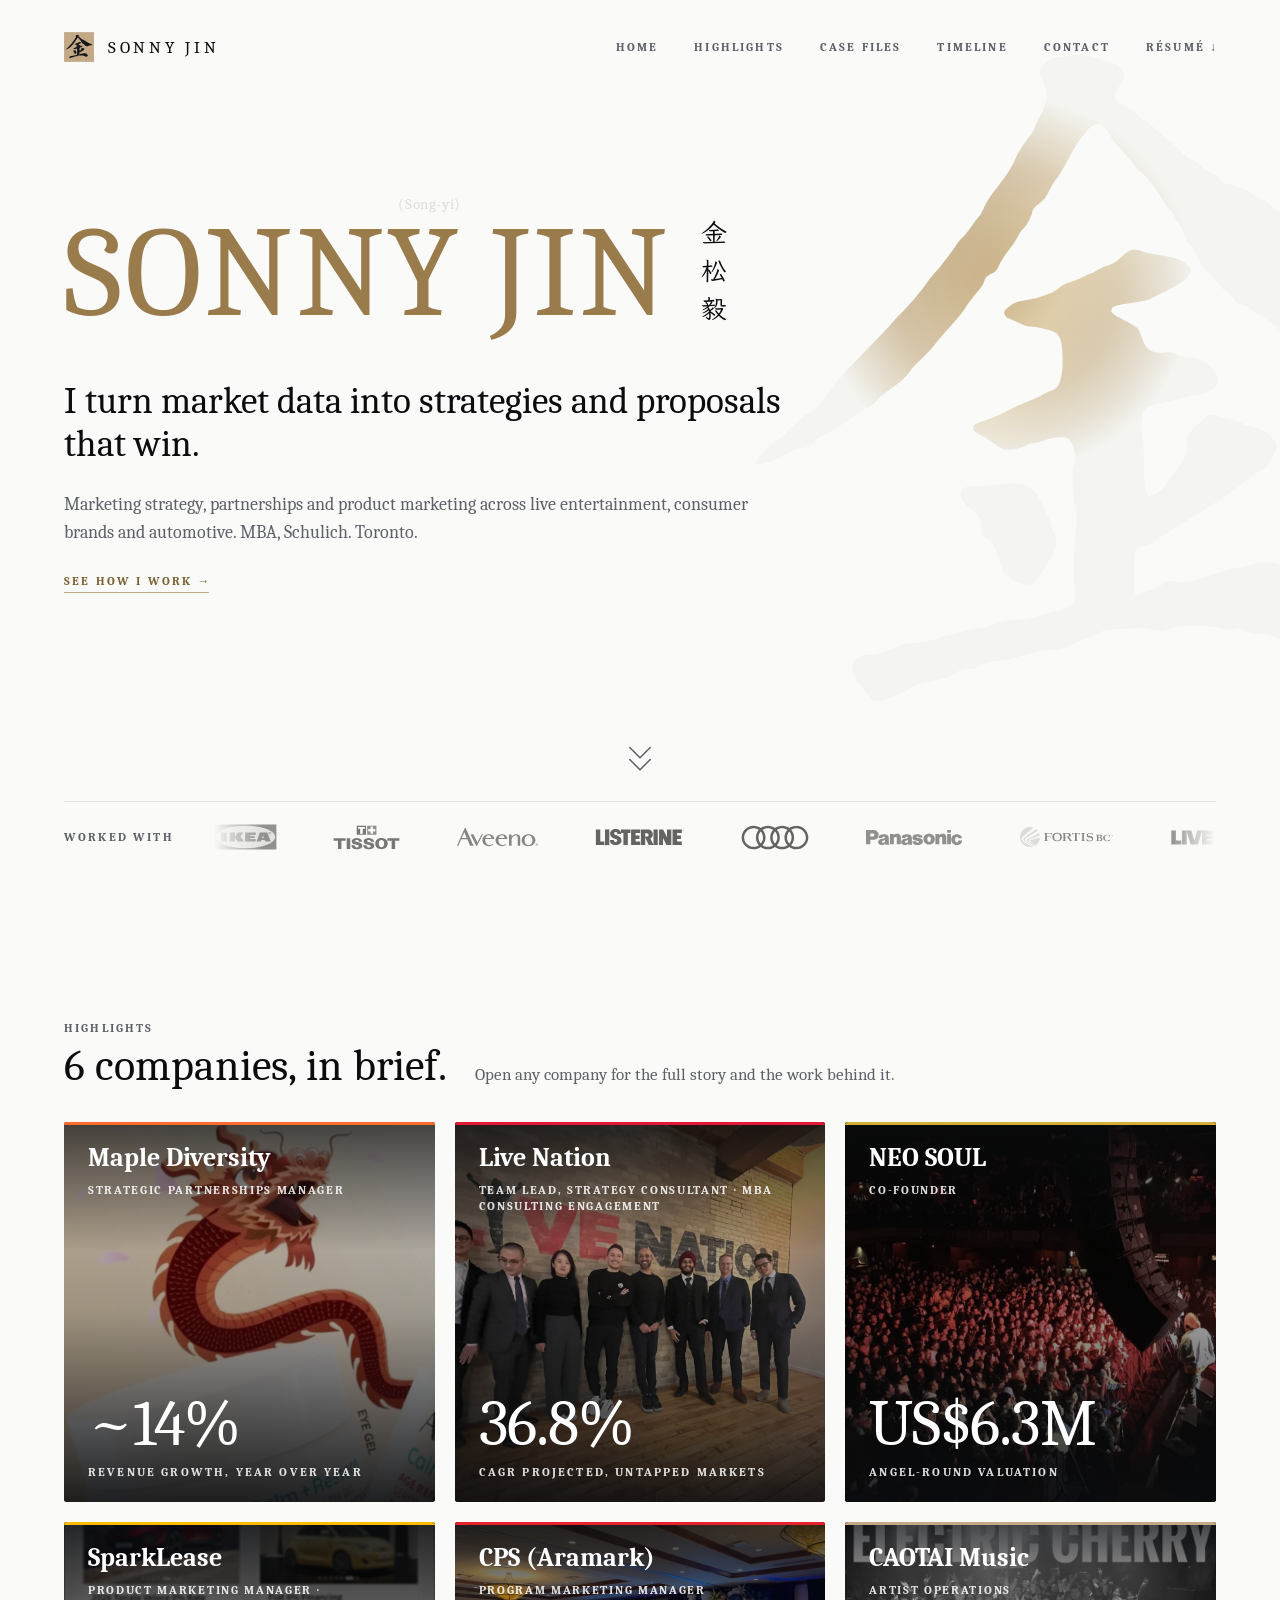
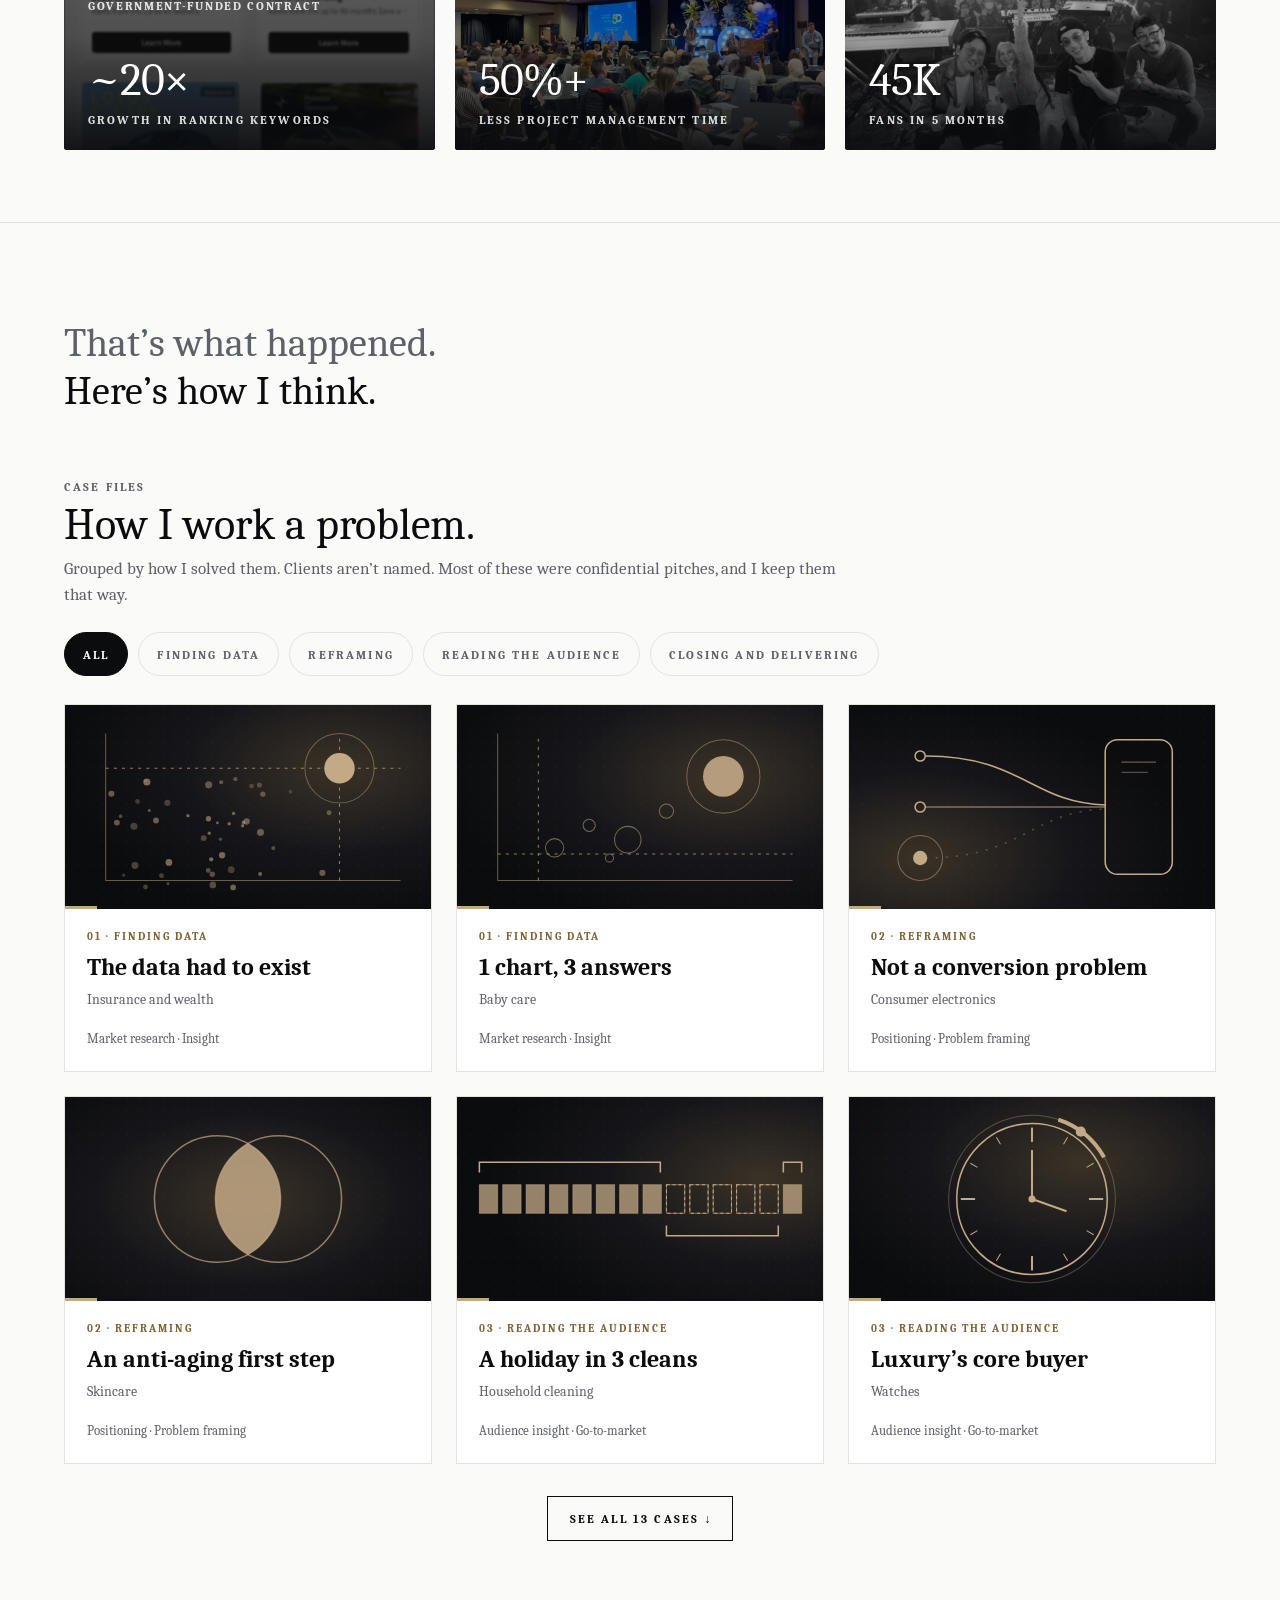
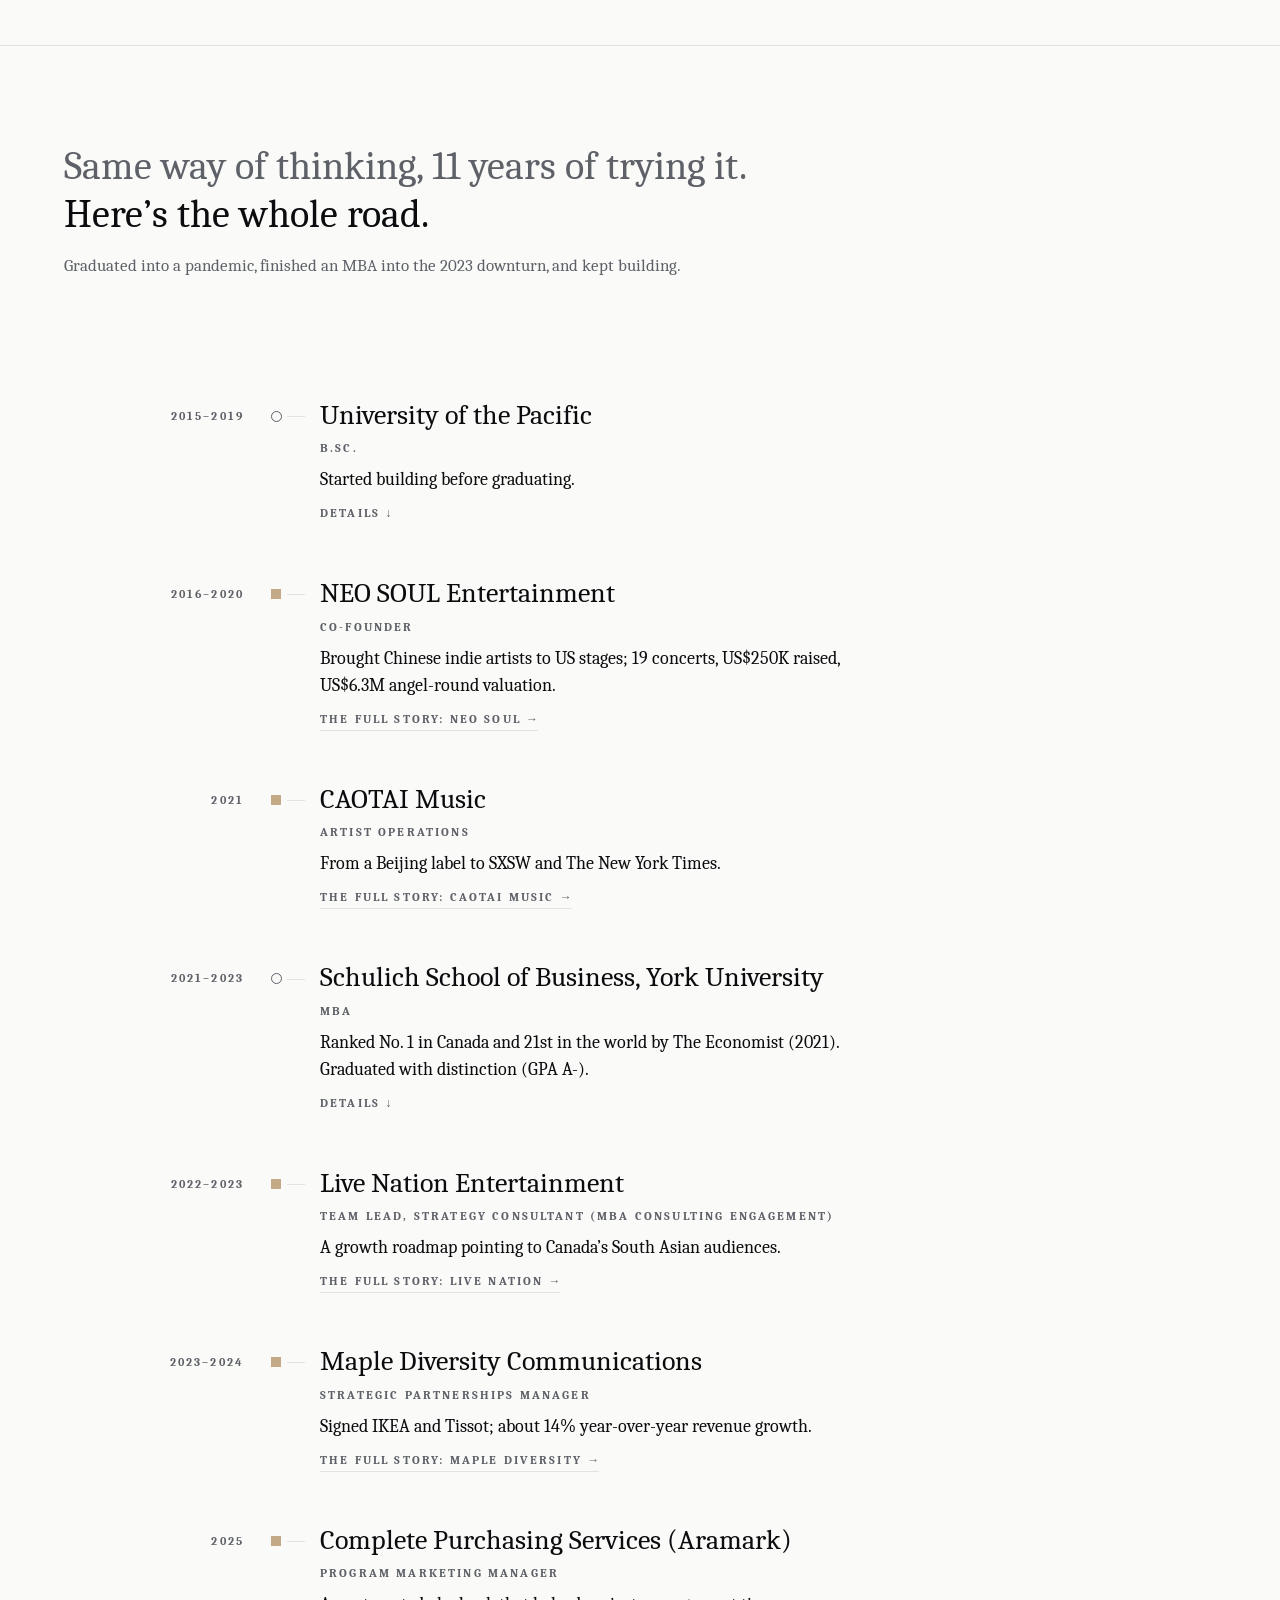
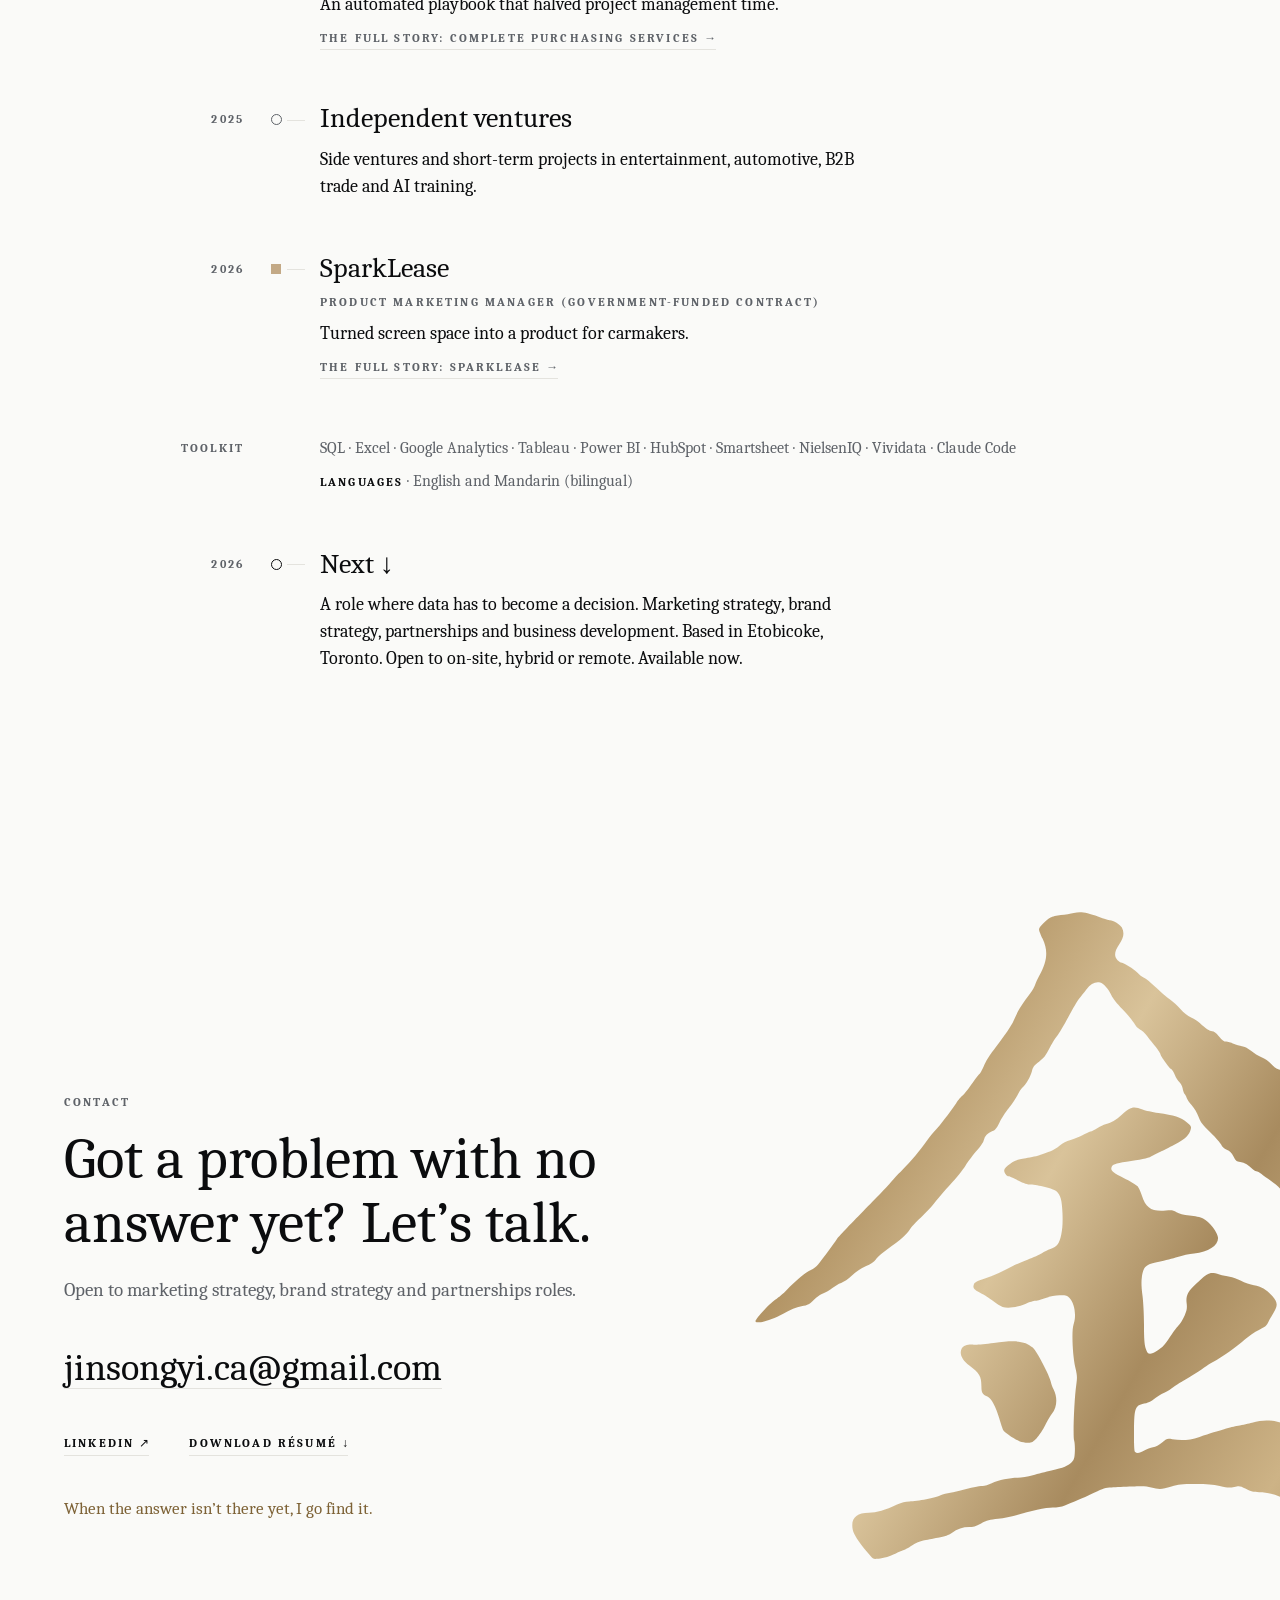
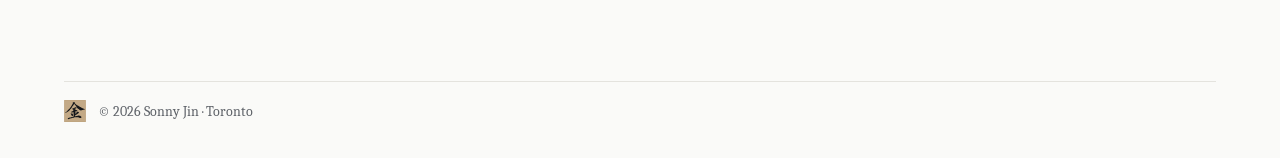
==== commit d9dc8a29: "Case files: desktop shows the first 6 before See all Co-Authored-By: Claude Opus 5.5 <noreply@anthro" ====
--- a/index.html
+++ b/index.html
@@ -267,7 +267,7 @@
           </span>
         </a>
       </li>
-      <li class="kfc" data-g="close">
+      <li class="kfc kfx" data-g="close">
         <a class="kfa" href="#how-the-question-nobody-prepped-for" aria-haspopup="dialog">
           <span class="kfcv"><img src="img/cases/the-question-nobody-prepped-for.svg" width="360" height="200" loading="lazy" decoding="async" alt=""></span>
           <span class="kfcb">
@@ -278,7 +278,7 @@
           </span>
         </a>
       </li>
-      <li class="kfc" data-g="close">
+      <li class="kfc kfx" data-g="close">
         <a class="kfa" href="#how-a-weeks-rfp-in-two-and-a-half-days" aria-haspopup="dialog">
           <span class="kfcv"><img src="img/cases/a-weeks-rfp-in-two-and-a-half-days.svg" width="360" height="200" loading="lazy" decoding="async" alt=""></span>
           <span class="kfcb">
